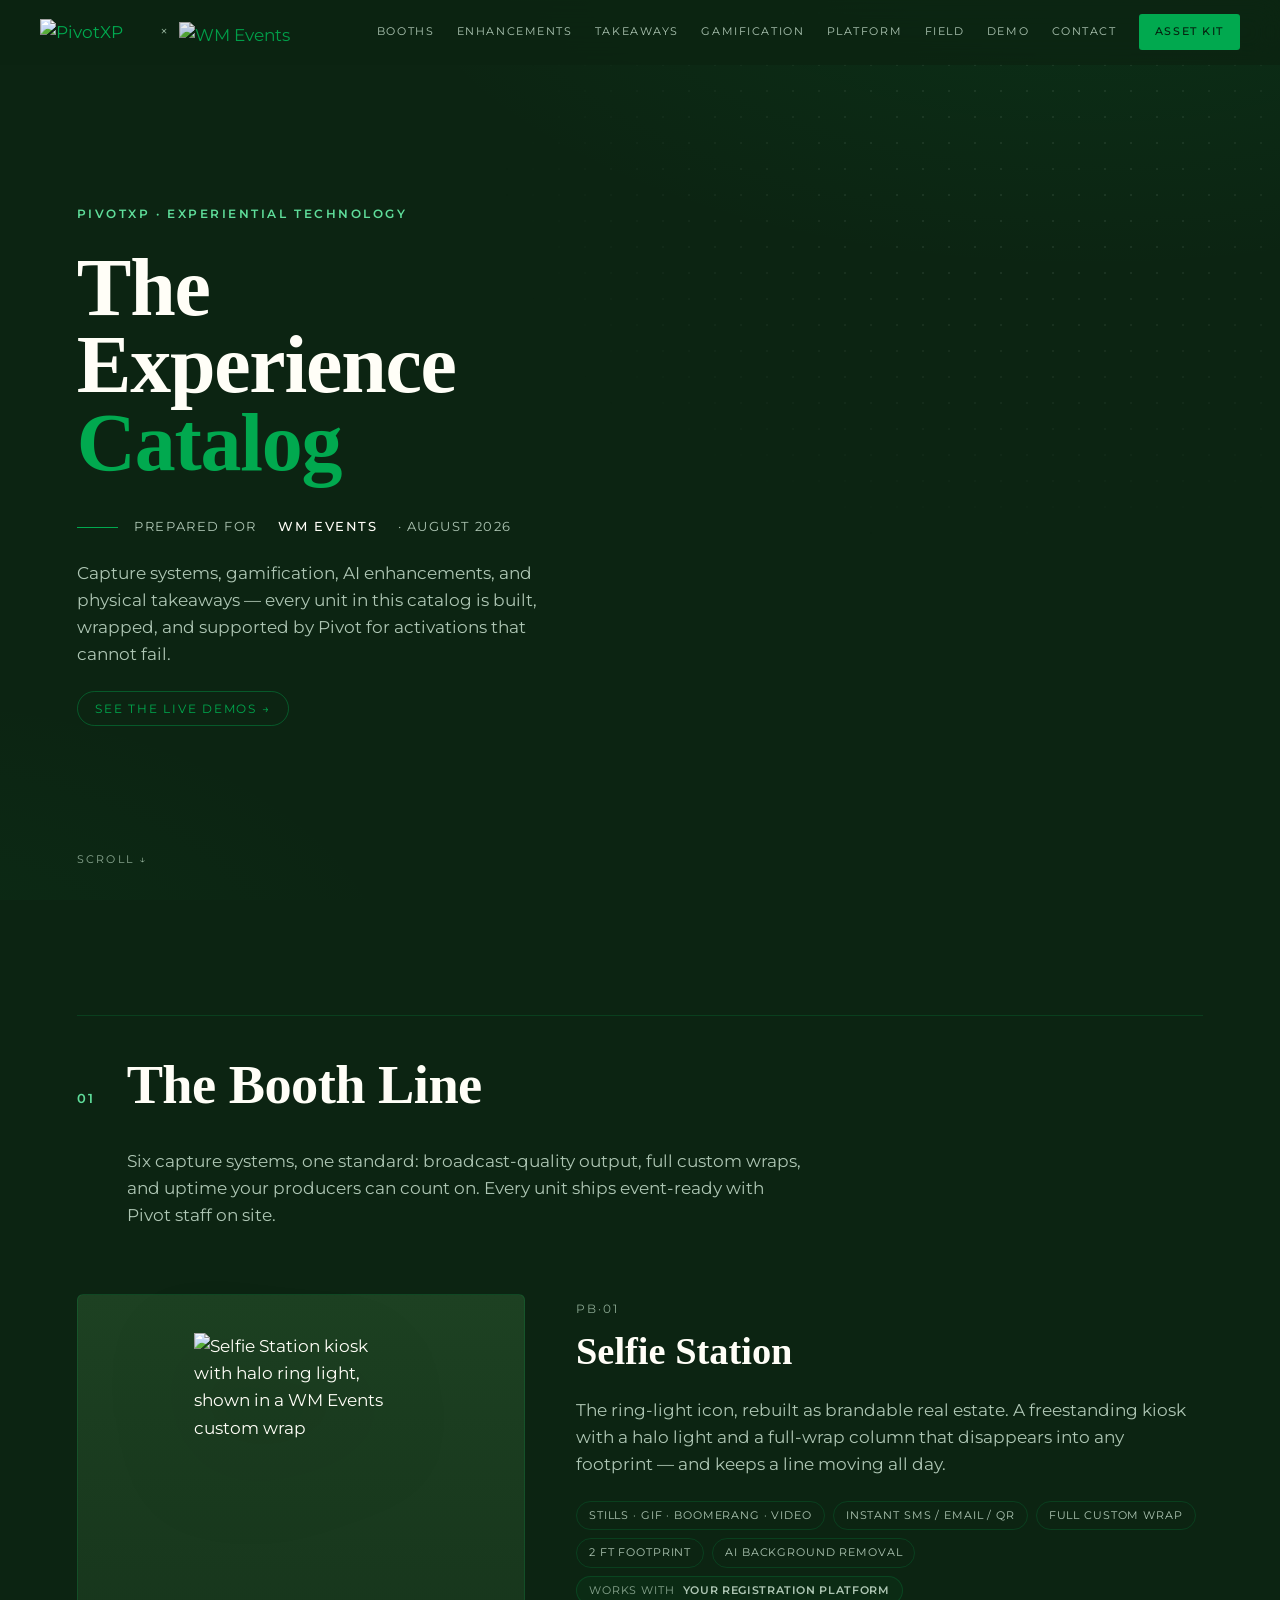
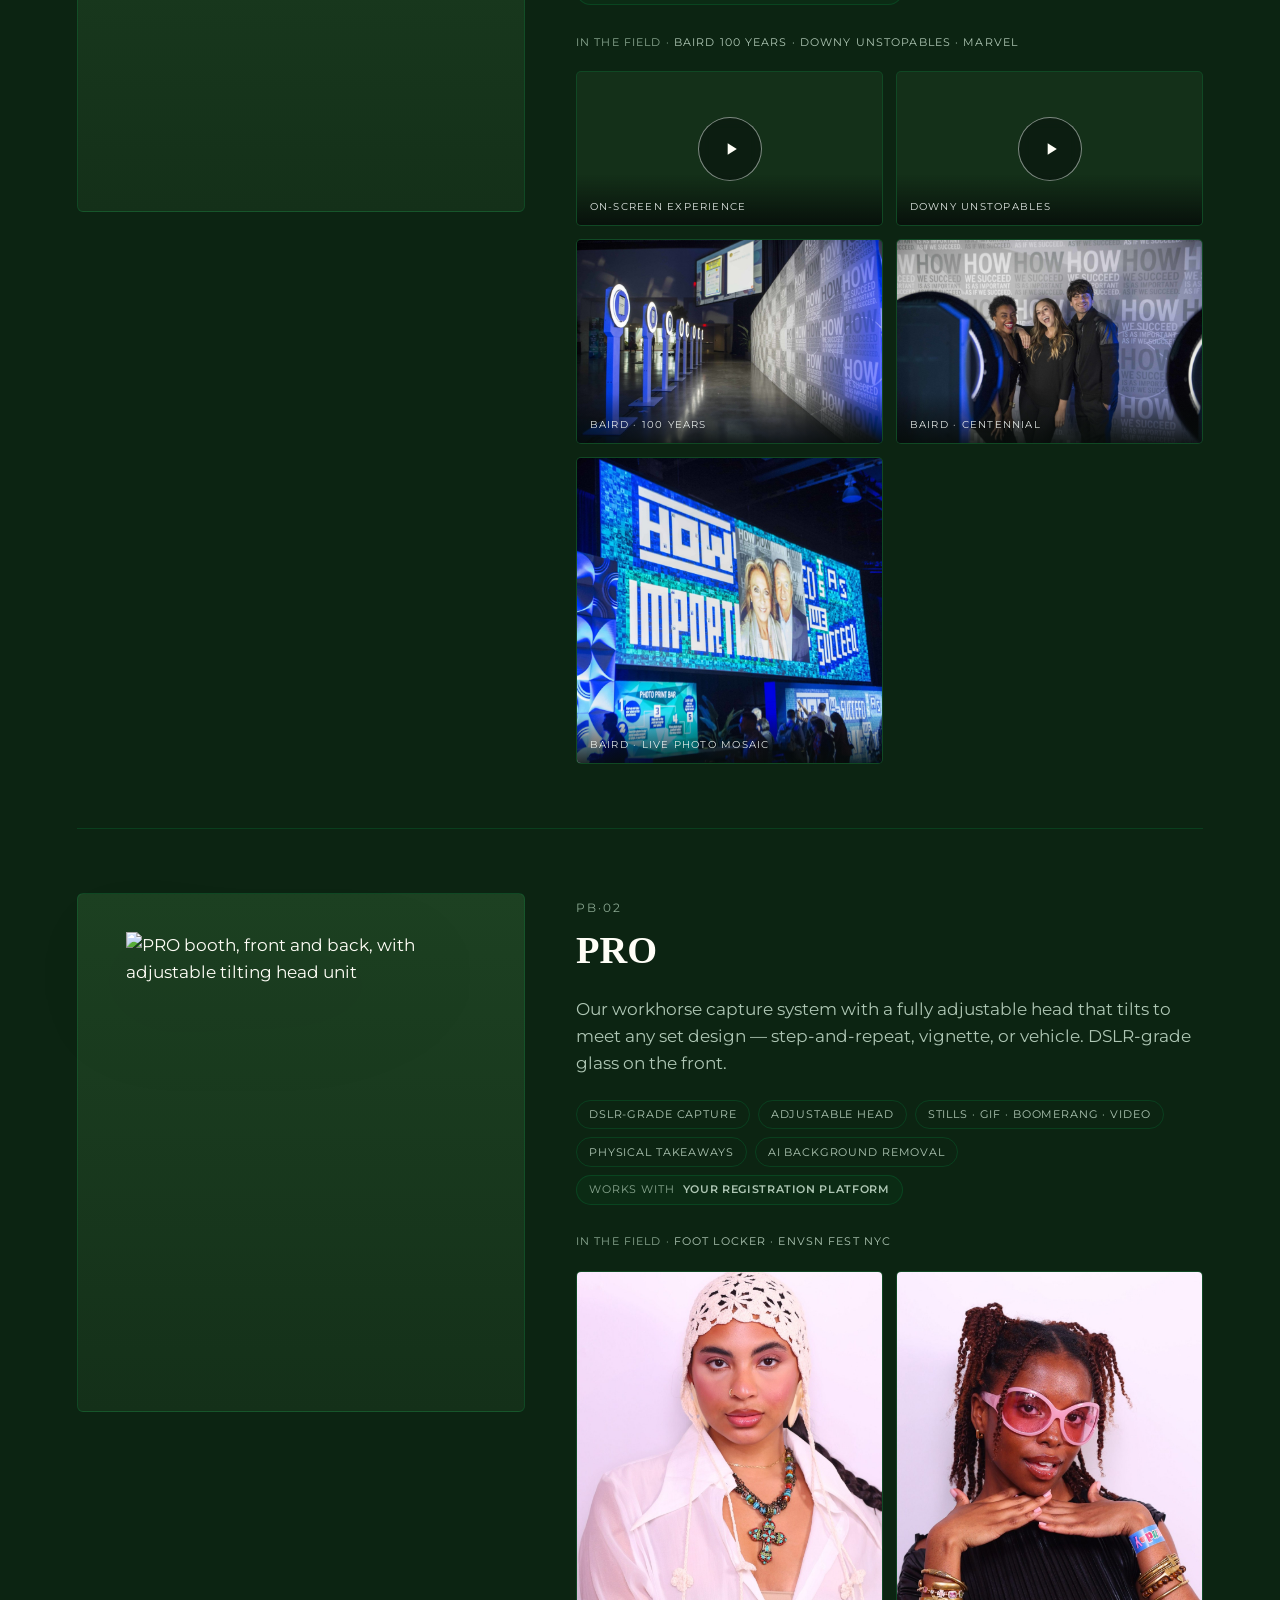
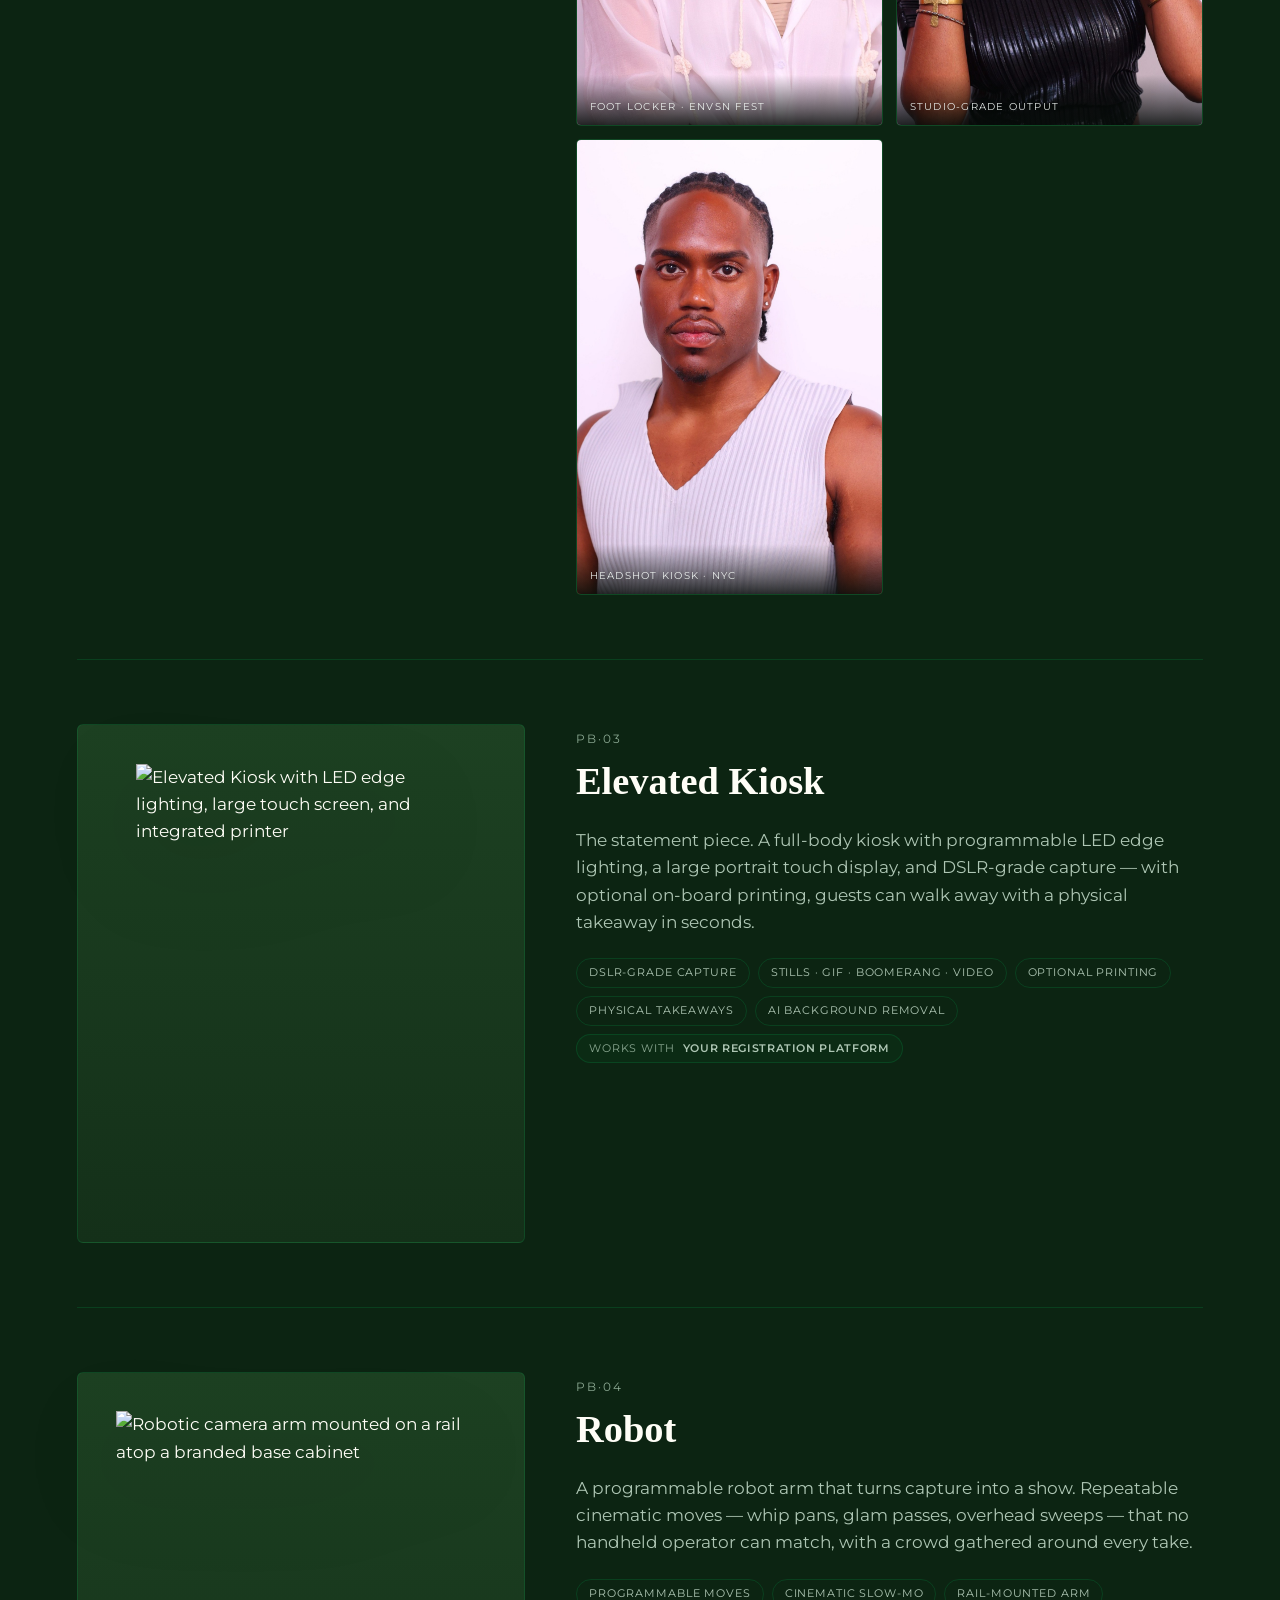
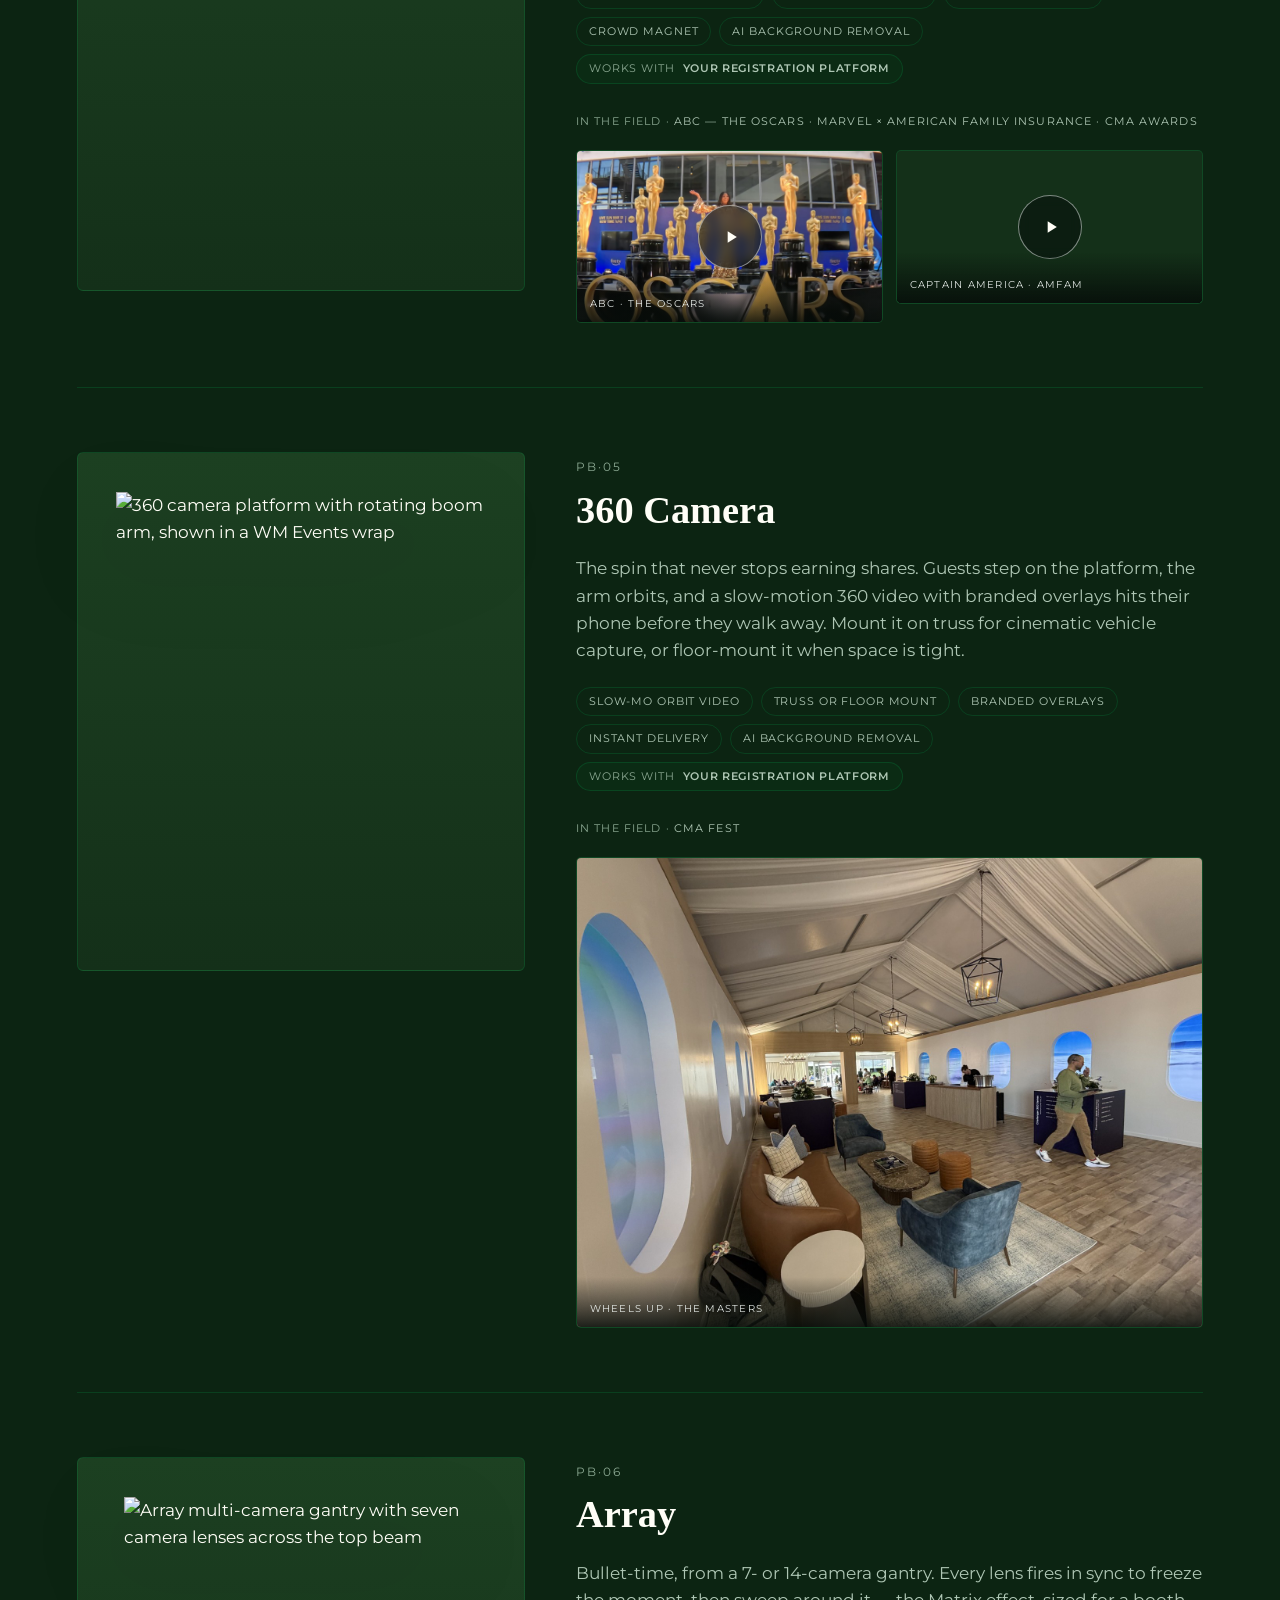
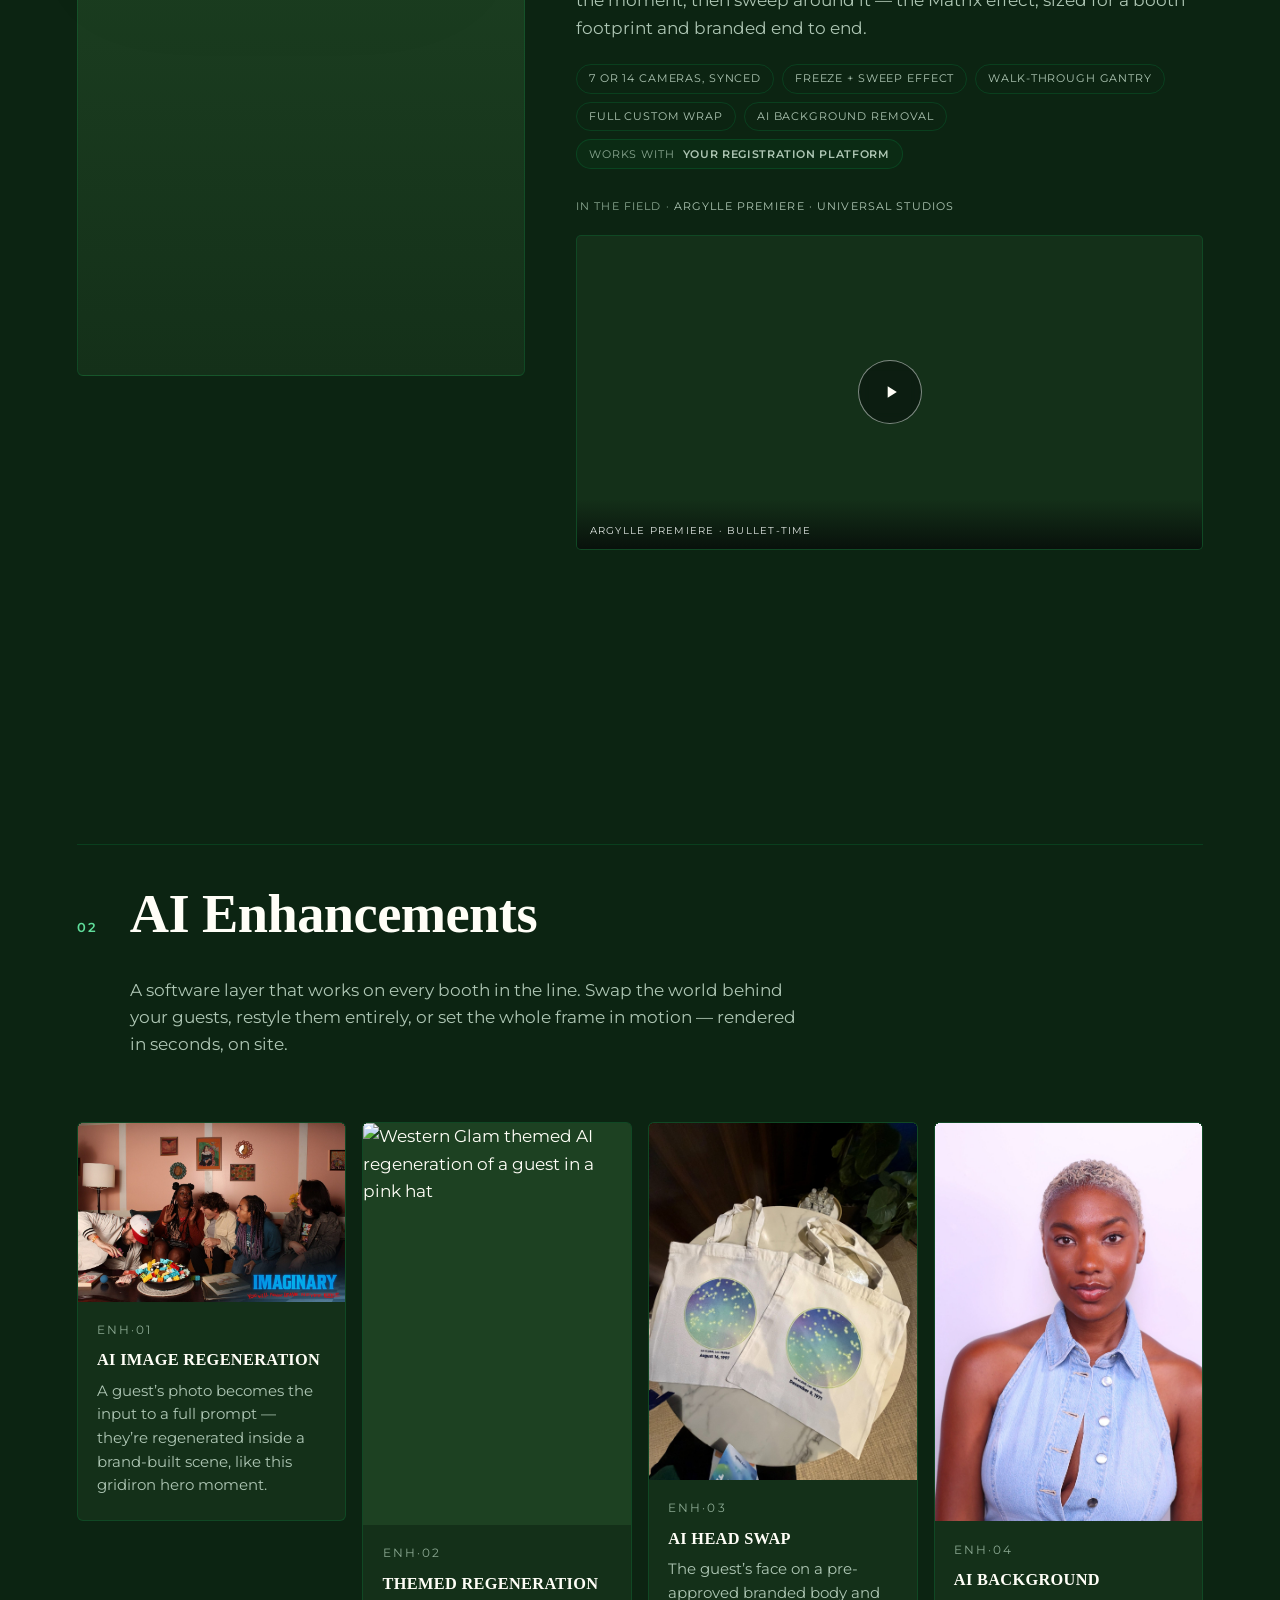
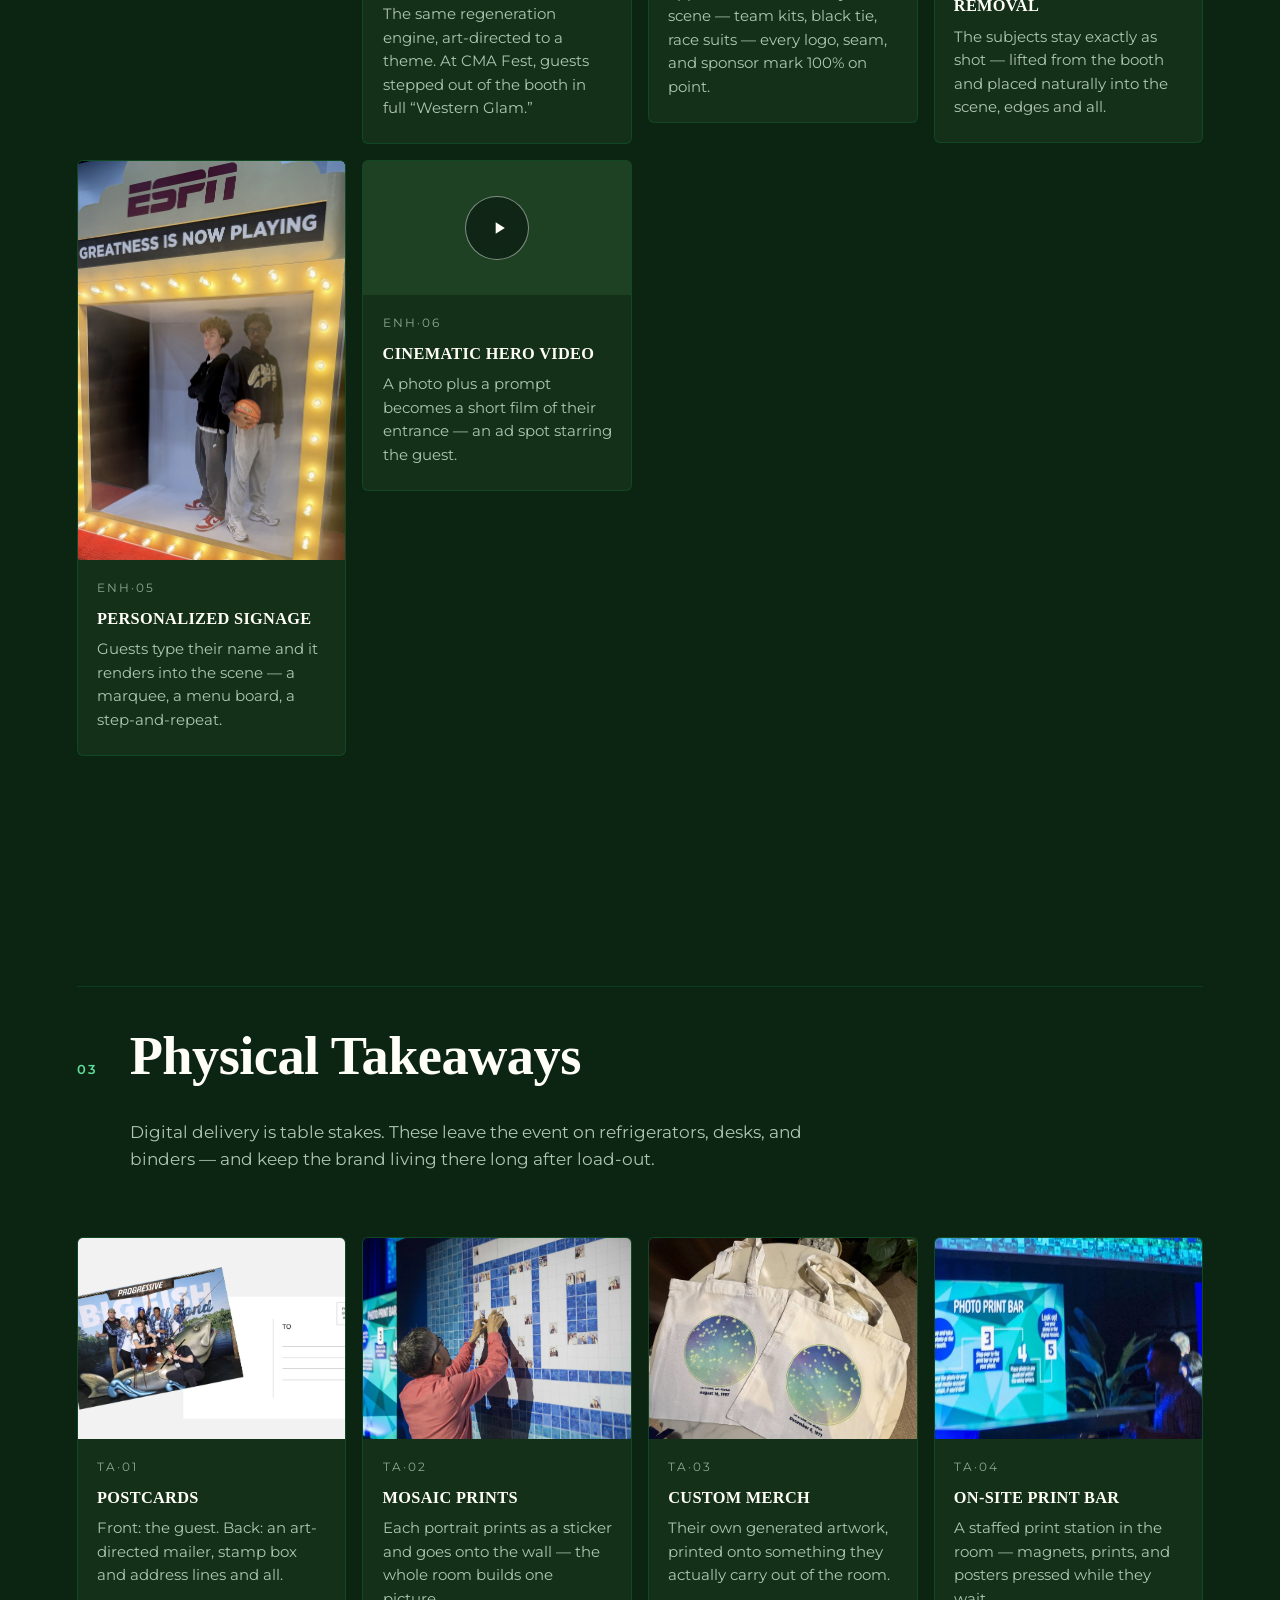
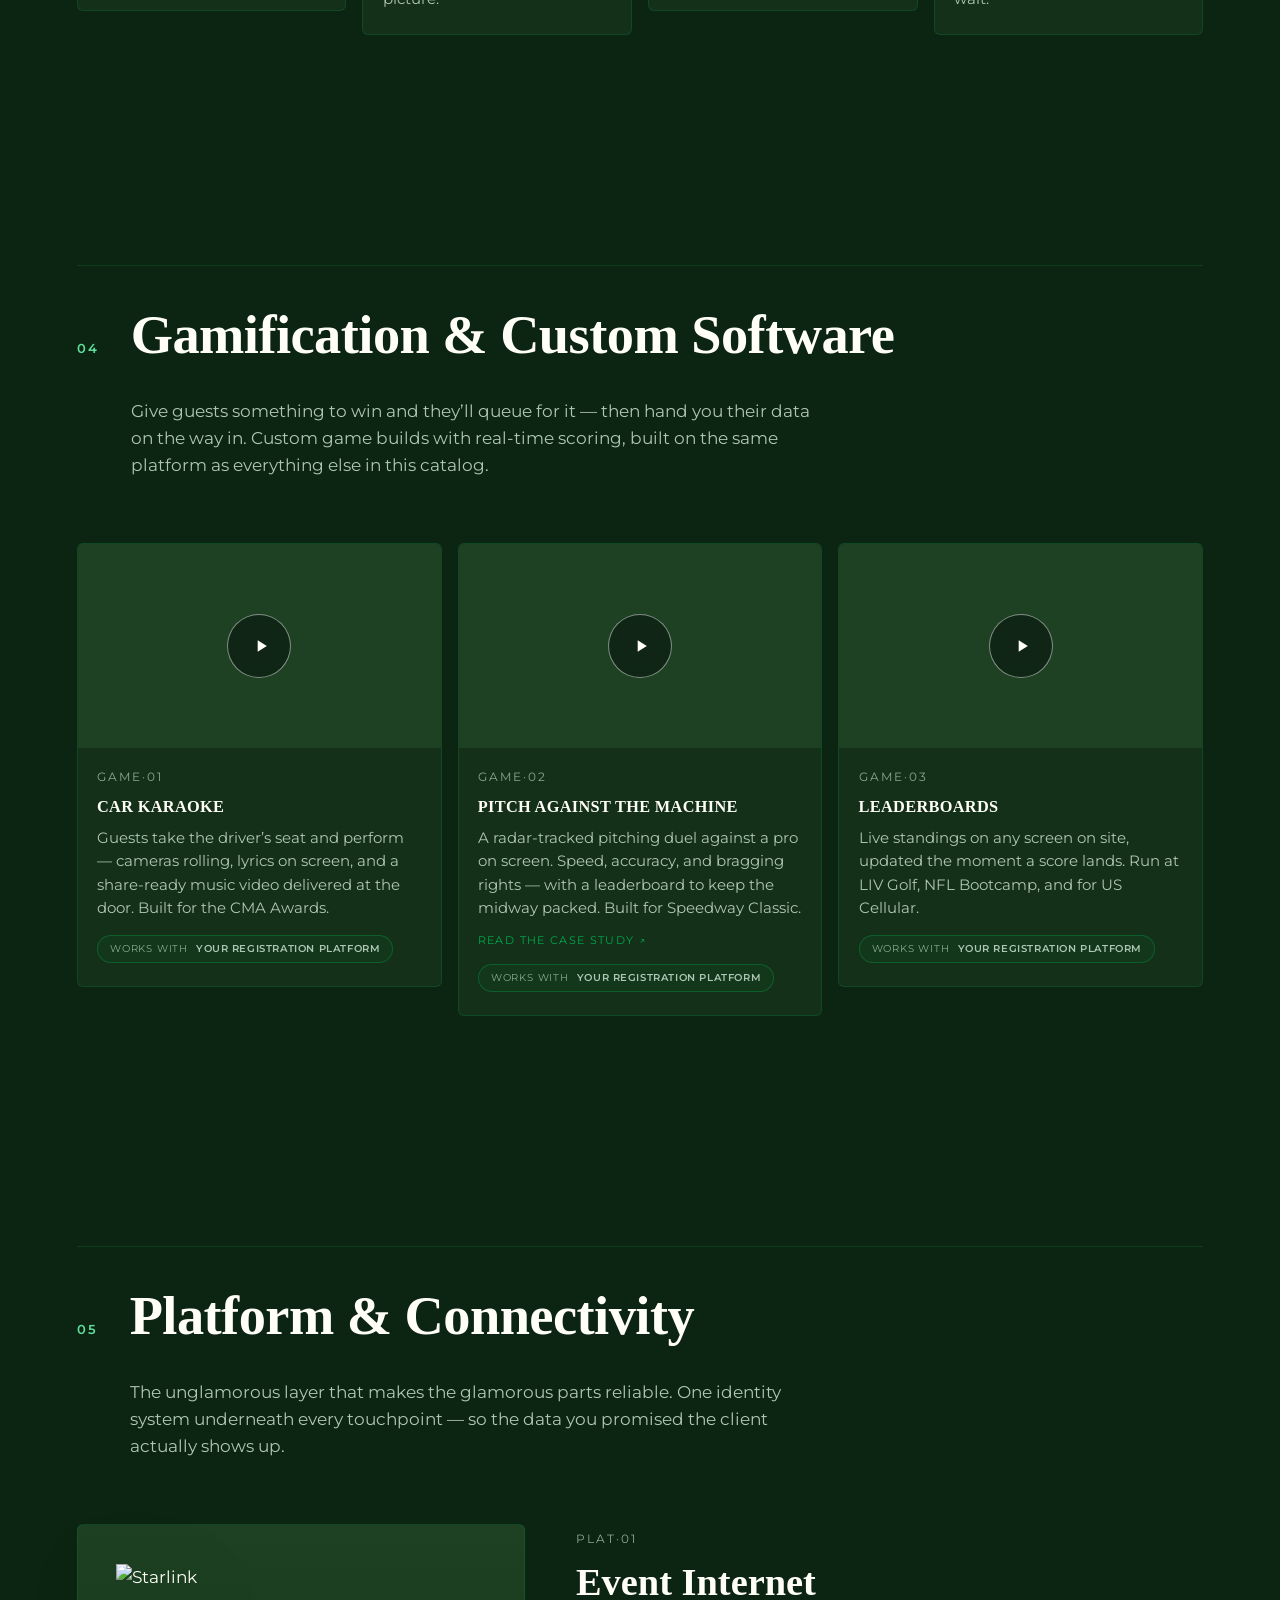
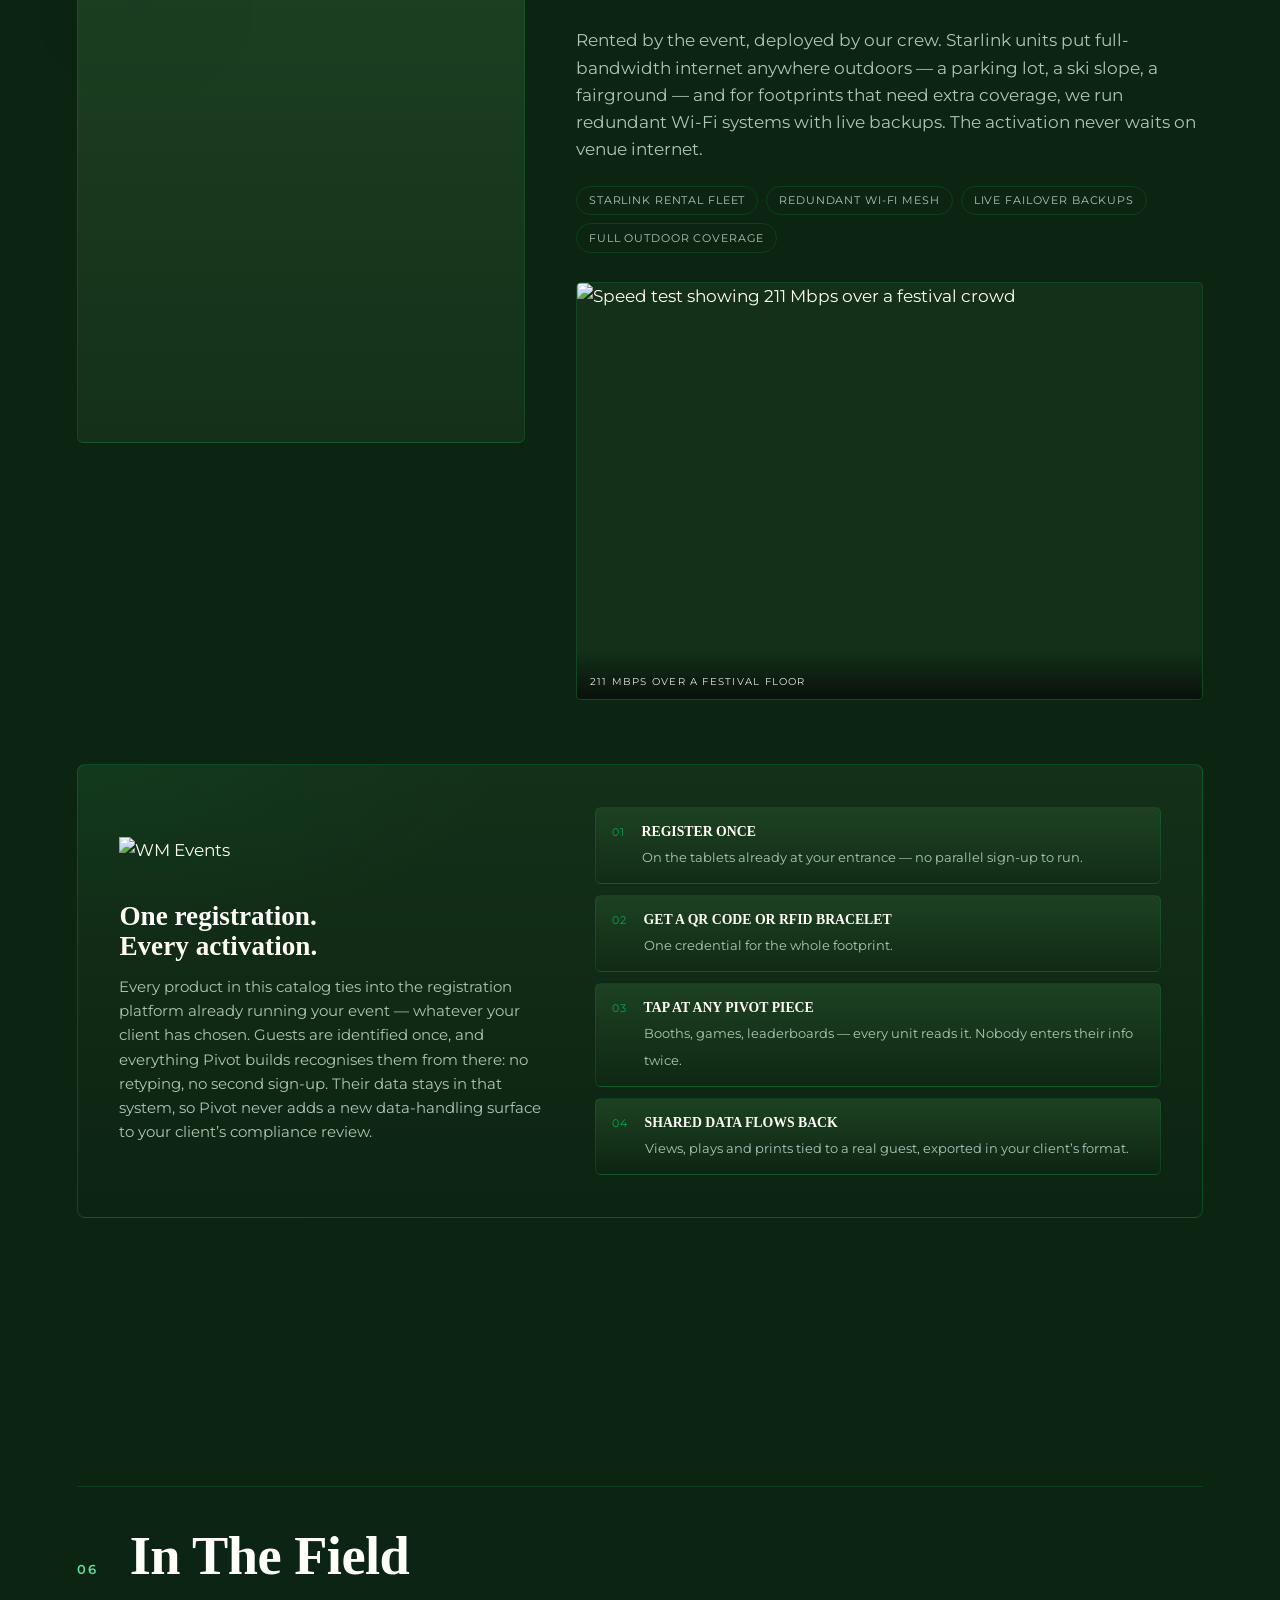
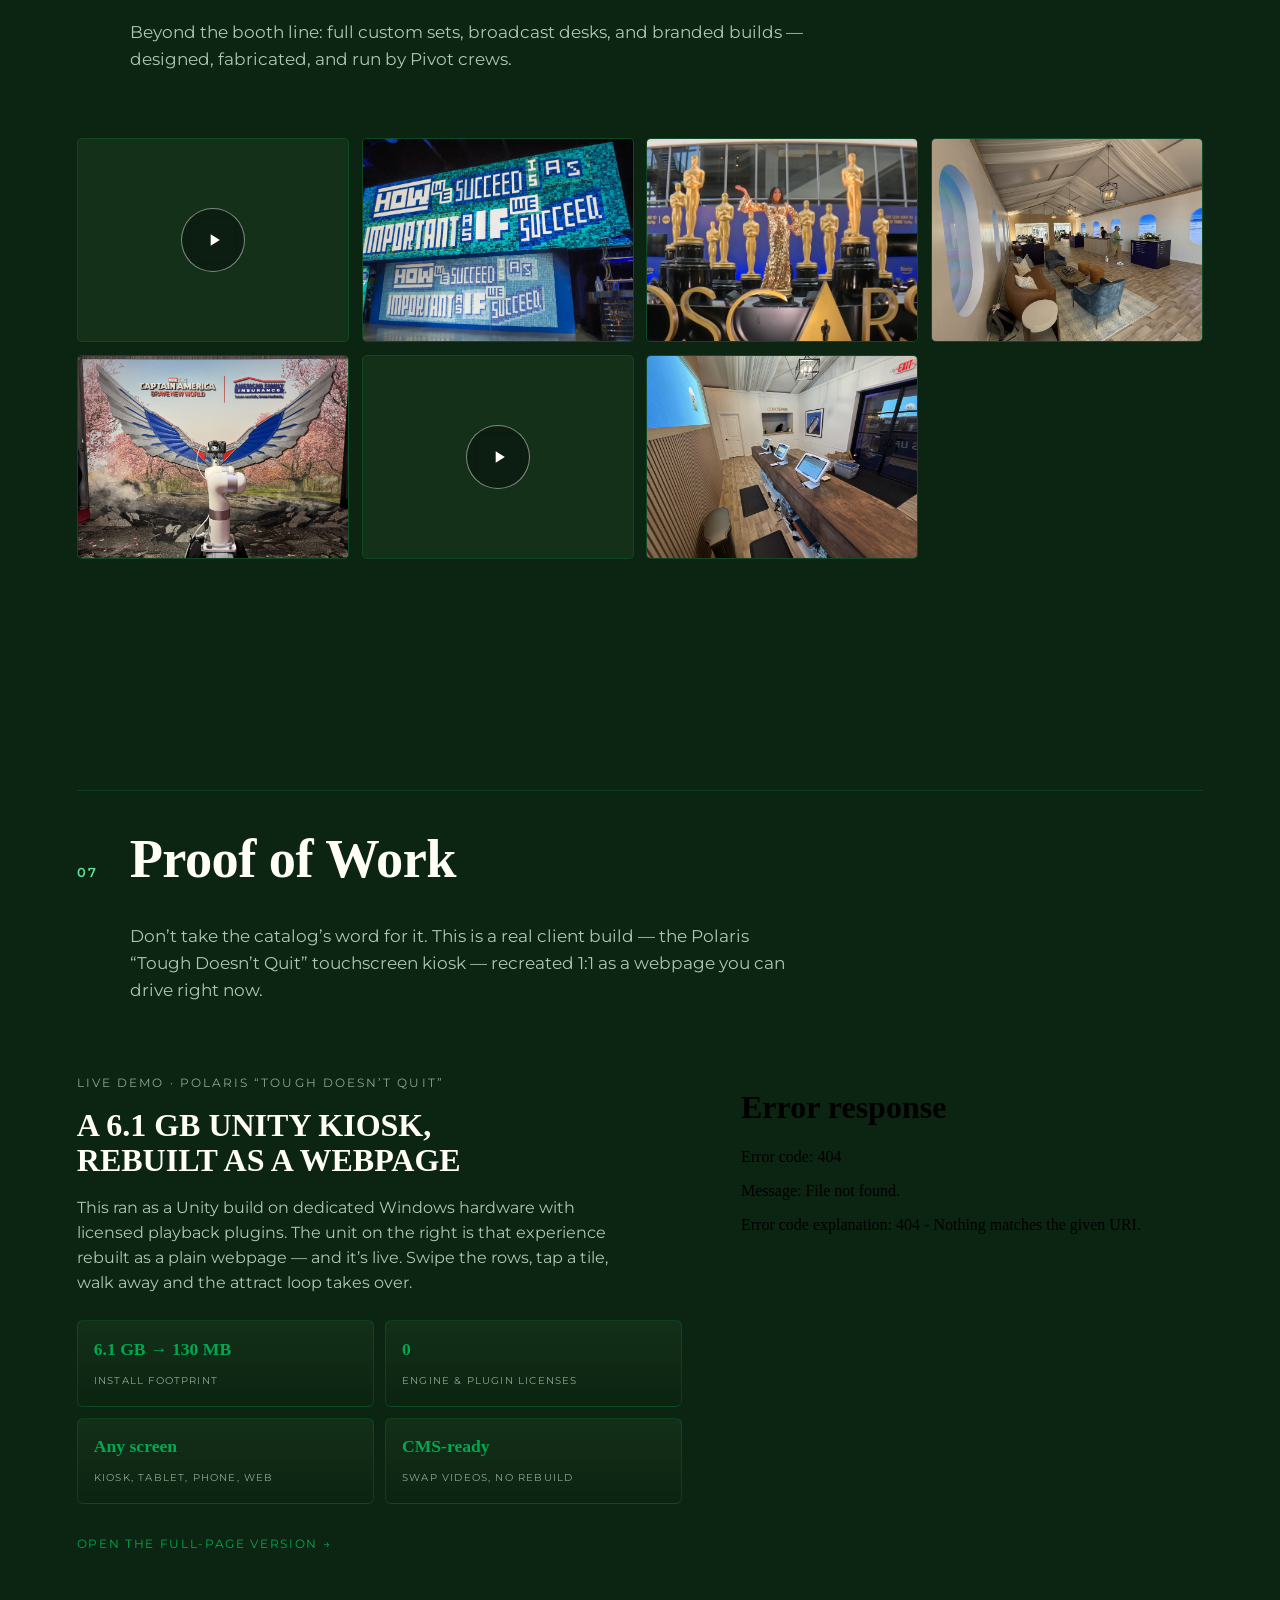
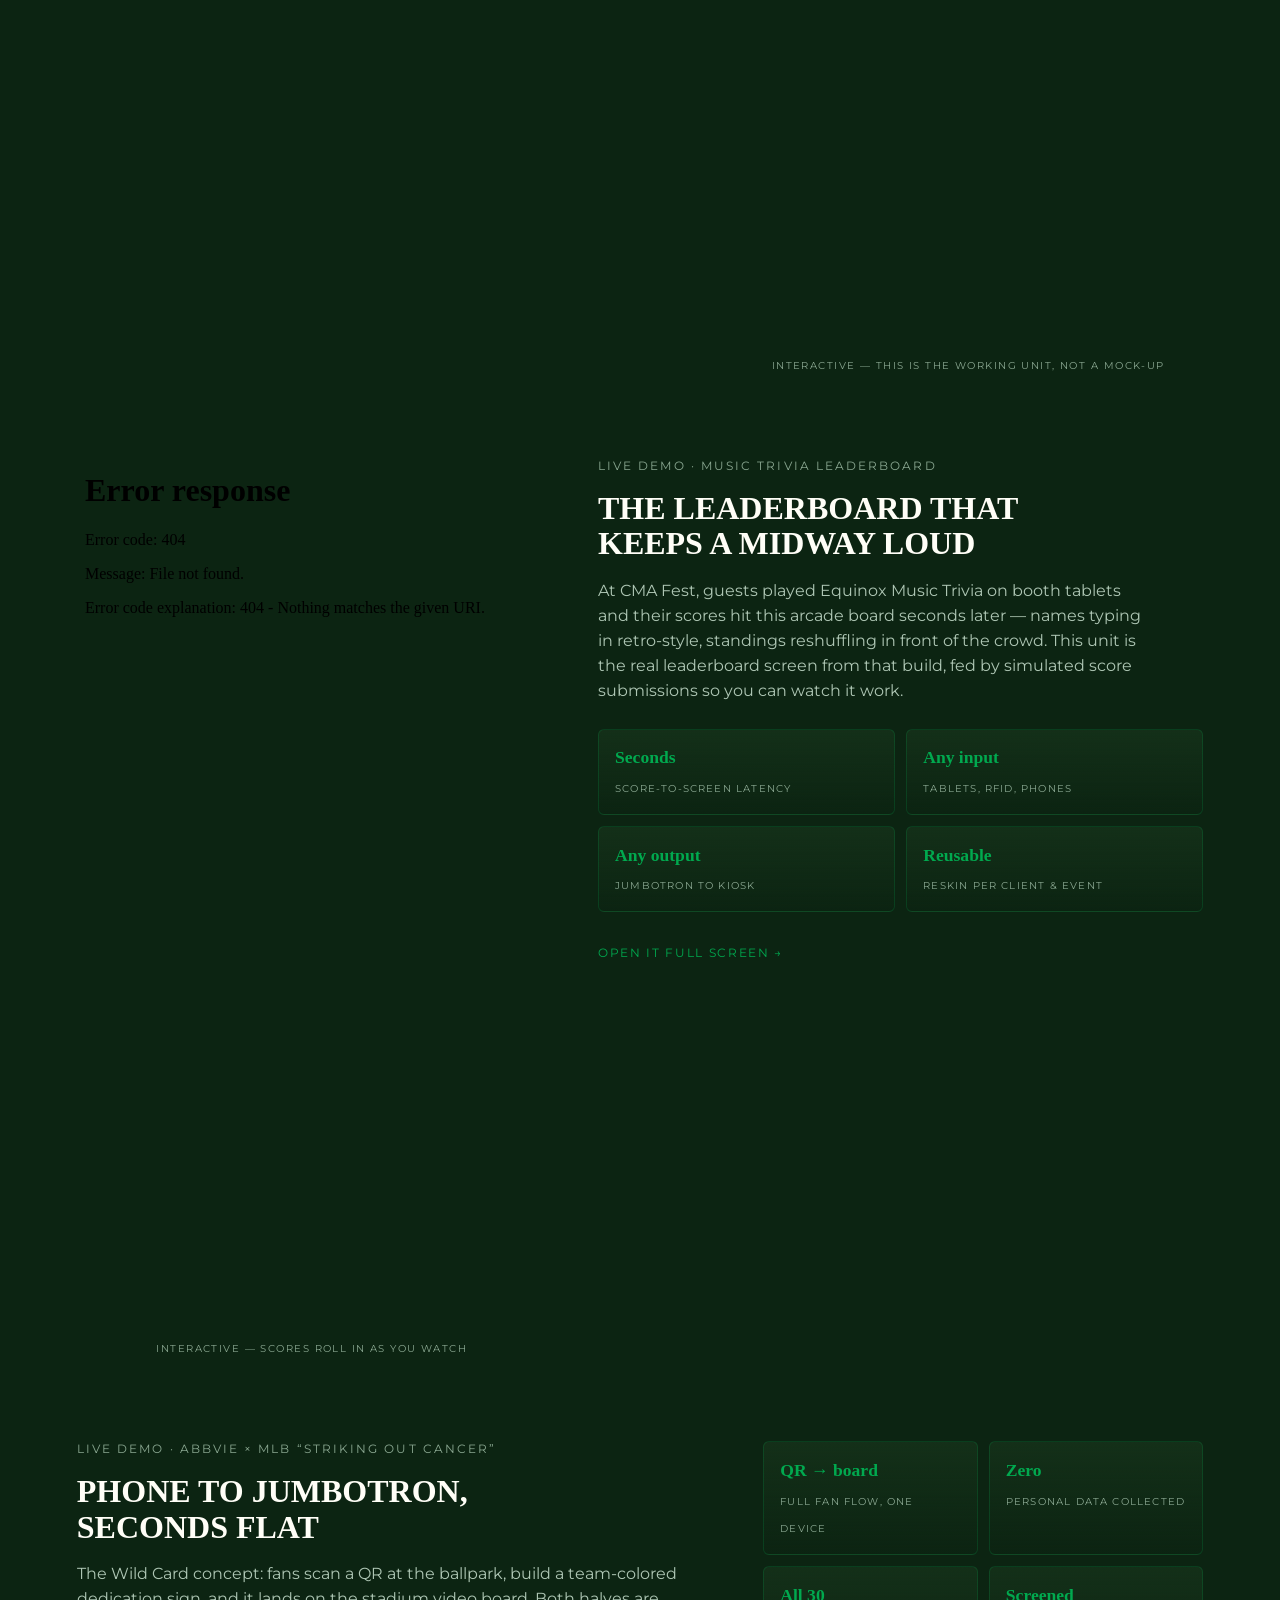
==== index.html @ 1732eeab "Swap catalog imagery for premium PivotXP case-study work Pulled from pivotxp.com's published case st" ====
<!doctype html>
<html lang="en">
<head>
<meta charset="utf-8">
<meta name="viewport" content="width=device-width, initial-scale=1">
<meta name="robots" content="noindex, nofollow">
<title>Pivot × WM Events — The Experience Catalog</title>
<meta name="description" content="PivotXP experiential product catalog, prepared for WM Events.">
<meta property="og:title" content="Pivot × WM Events — The Experience Catalog">
<meta property="og:description" content="Capture systems, gamification, AI enhancements, and physical takeaways — with three live demos you can drive in the browser.">
<meta property="og:image" content="https://pivotxp.github.io/wm-events-catalog/assets/img/og-cover.jpg">
<meta property="og:url" content="https://pivotxp.github.io/wm-events-catalog/">
<meta property="og:type" content="website">
<meta name="twitter:card" content="summary_large_image">
<link rel="preconnect" href="https://fonts.googleapis.com">
<link rel="preconnect" href="https://fonts.gstatic.com" crossorigin>
<link rel="stylesheet" href="https://fonts.googleapis.com/css2?family=Montserrat:wght@400;500;600;700&amp;display=swap">
<link rel="icon" href="data:image/svg+xml,%3Csvg xmlns='http://www.w3.org/2000/svg' viewBox='0 0 100 100'%3E%3Ccircle cx='50' cy='50' r='42' fill='none' stroke='%2301A94F' stroke-width='10'/%3E%3C/svg%3E">
<style>
@font-face{font-family:Gyst;src:url(assets/fonts/Gyst-Bold.otf) format('opentype');font-weight:700;font-display:swap}
@font-face{font-family:Gyst;src:url(assets/fonts/Gyst-Medium.otf) format('opentype');font-weight:500;font-display:swap}
@font-face{font-family:Gyst;src:url(assets/fonts/Gyst-Light.otf) format('opentype');font-weight:300;font-display:swap}
:root{
  --bg:#0C2412; --surface:#143019; --raise:#1D4122; --line:rgba(1,169,79,.20);
  --ink:#FFFEF7; --muted:#AEC6B4; --dim:#8AA791;
  --mint:#01A94F; --mint-deep:#016531; --mint-ink:#06210F;--mint-lt:#5FDD9A;--gold:#CFB888;
  --disp:"Gyst",Georgia,serif; --body:"Montserrat",system-ui,sans-serif; --mono:"Montserrat",system-ui,sans-serif;
}
*{margin:0;padding:0;box-sizing:border-box}
html{scroll-behavior:smooth}
body{background:var(--bg);color:var(--ink);font-family:var(--body);font-size:17px;line-height:1.6;-webkit-font-smoothing:antialiased}
img,video{max-width:100%;display:block}
a{color:var(--mint);text-decoration:none}
a:focus-visible,button:focus-visible{outline:2px solid var(--mint);outline-offset:3px}
::selection{background:var(--mint);color:var(--mint-ink)}

/* ---------- type ---------- */
h1,h2,h3{font-family:var(--disp);text-wrap:balance}
.eyebrow{font-family:var(--mono);font-weight:600;font-size:.72rem;letter-spacing:.22em;text-transform:uppercase;color:var(--mint-lt)}
.kicker{font-family:var(--mono);font-size:.72rem;letter-spacing:.18em;text-transform:uppercase;color:var(--dim)}

/* ---------- nav ---------- */
.nav{position:fixed;inset:0 0 auto 0;z-index:50;display:flex;align-items:center;gap:1.5rem;padding:.9rem clamp(1.2rem,4vw,2.5rem);background:color-mix(in srgb,var(--bg) 82%,transparent);backdrop-filter:blur(14px);border-bottom:1px solid transparent;transition:border-color .3s}
.nav.scrolled{border-bottom-color:var(--line)}
.nav .brand{display:flex;align-items:center;gap:.7rem}
.nav img{height:26px;width:auto}
.brand .bx{font-family:var(--mono);font-size:.85rem;color:var(--dim)}
.brand img.jm{height:20px;width:auto;opacity:.92}
.nav-links{display:flex;gap:1.4rem;margin-left:auto;align-items:center}
.nav-links a{font-family:var(--mono);font-size:.7rem;letter-spacing:.14em;text-transform:uppercase;color:var(--muted);transition:color .2s}
.nav-links a:hover{color:var(--ink)}
.btn-kit{background:var(--mint);color:var(--mint-ink)!important;padding:.55rem 1rem;border-radius:3px;font-weight:500}
.btn-kit:hover{background:#12C76B;color:var(--mint-ink)!important}
@media(max-width:900px){
  .nav{flex-wrap:wrap;row-gap:.4rem;padding-bottom:.6rem}
  .nav-links{order:3;width:100%;margin-left:0;overflow-x:auto;scrollbar-width:none;gap:1.1rem;padding-bottom:.2rem}
  .nav-links::-webkit-scrollbar{display:none}
  .nav-links a{white-space:nowrap}
  .btn-kit{order:2;margin-left:auto}
}

/* ---------- cover ---------- */
.cover{min-height:100svh;display:flex;flex-direction:column;justify-content:center;padding:clamp(5rem,10vh,8rem) clamp(1.2rem,6vw,5rem) 4rem;position:relative;overflow:hidden;background:
  radial-gradient(1200px 600px at 85% -10%,rgba(1,169,79,.10),transparent 60%),
  radial-gradient(900px 500px at -10% 110%,rgba(1,169,79,.06),transparent 60%),
  var(--bg)}
.cover::after{content:"";position:absolute;inset:0;background-image:radial-gradient(rgba(174,198,180,.10) 1px,transparent 1px);background-size:26px 26px;mask-image:radial-gradient(700px 500px at 80% 20%,#000 20%,transparent 75%);pointer-events:none}
.cover .eyebrow{margin-bottom:1.6rem}
.cover h1{font-size:clamp(2.1rem,6.4vw,6.4rem);font-weight:840;line-height:.95;letter-spacing:-.015em;max-width:12ch}
.cover h1 em{font-style:normal;color:var(--mint)}
.cover .prep{margin-top:2.2rem;display:flex;flex-wrap:wrap;align-items:center;gap:.6rem 1rem;font-family:var(--mono);font-size:.8rem;letter-spacing:.12em;text-transform:uppercase;color:var(--muted)}
.cover .prep b{color:var(--ink);font-weight:500}
.cover .prep::before{content:"";width:2.6rem;height:1px;background:var(--mint)}
.cover p.lede{margin-top:1.4rem;max-width:46ch;color:var(--muted);font-size:1.06rem}
.cover .demo-cue{margin-top:1.6rem}
.cover .demo-cue a{font-family:var(--mono);font-size:.78rem;letter-spacing:.14em;text-transform:uppercase;border:1px solid rgba(1,169,79,.4);border-radius:99px;padding:.55rem 1.1rem;transition:background .2s,border-color .2s}
.cover .demo-cue a:hover{background:rgba(1,169,79,.12);border-color:var(--mint)}
.cover .scroll-cue{position:absolute;bottom:2rem;left:clamp(1.2rem,6vw,5rem);font-family:var(--mono);font-size:.68rem;letter-spacing:.2em;text-transform:uppercase;color:var(--dim);animation:cue 2.6s ease-in-out infinite}
@keyframes cue{50%{transform:translateY(6px);opacity:.5}}
@media(prefers-reduced-motion:reduce){.cover .scroll-cue{animation:none}.reveal{transition:none!important}}

/* ---------- section chrome ---------- */
section{padding:clamp(4rem,9vw,7.5rem) clamp(1.2rem,6vw,5rem)}
.sec-head{display:grid;grid-template-columns:auto 1fr;gap:1.2rem 2rem;align-items:baseline;border-top:1px solid var(--line);padding-top:1.6rem;margin-bottom:clamp(2.5rem,5vw,4rem)}
.sec-head .num{font-family:var(--mono);font-weight:600;font-size:.8rem;color:var(--mint-lt);letter-spacing:.15em}
.sec-head h2{font-size:clamp(1.45rem,4.5vw,3.4rem);font-weight:800;letter-spacing:-.01em;overflow-wrap:anywhere}
.sec-head p{grid-column:2;max-width:62ch;color:var(--muted)}

/* ---------- product spreads ---------- */
.product{display:grid;grid-template-columns:minmax(0,5fr) minmax(0,7fr);gap:clamp(1.5rem,4vw,4rem);align-items:start;padding:clamp(2.5rem,5vw,4rem) 0;border-top:1px solid var(--line)}
.product:first-of-type{border-top:none;padding-top:0}
.product .stage{background:linear-gradient(180deg,var(--raise),var(--surface));border:1px solid var(--line);border-radius:6px;padding:clamp(1.5rem,3vw,2.6rem);display:flex;align-items:center;justify-content:center;position:sticky;top:5.2rem}
.product .stage img{max-height:440px;width:auto;max-width:100%;filter:drop-shadow(0 30px 40px rgba(0,0,0,.5))}
.product .info .kicker{margin-bottom:.5rem}
.product h3{font-size:clamp(1.6rem,3.2vw,2.4rem);font-weight:800;margin-bottom:.9rem}
.product .desc{color:var(--muted);max-width:60ch;margin-bottom:1.4rem}
.specs{display:flex;flex-wrap:wrap;gap:.5rem;margin-bottom:1.8rem}
.specs span{font-family:var(--mono);font-size:.68rem;letter-spacing:.08em;text-transform:uppercase;color:var(--muted);border:1px solid var(--line);border-radius:99px;padding:.32rem .75rem}
.seen{font-family:var(--mono);font-size:.7rem;letter-spacing:.1em;text-transform:uppercase;color:var(--dim);margin-bottom:1.2rem}
.seen b{color:var(--muted);font-weight:400}
@media(max-width:960px){.product{grid-template-columns:1fr}.product .stage{position:static}.product .stage img{max-height:320px}}

/* ---------- media grids ---------- */
.media{display:grid;gap:.8rem;grid-template-columns:repeat(auto-fit,minmax(230px,1fr));align-items:start}
.media figure{position:relative;border-radius:5px;overflow:hidden;background:var(--surface);border:1px solid var(--line);cursor:zoom-in}
.media img,.media video{width:100%;height:auto}

.media figcaption{position:absolute;inset:auto 0 0 0;padding:1.5rem .8rem .6rem;font-family:var(--mono);font-size:.64rem;letter-spacing:.12em;text-transform:uppercase;color:rgba(241,246,243,.92);background:linear-gradient(transparent,rgba(6,12,9,.85));pointer-events:none}
.vwrap{position:relative;cursor:pointer}
.vwrap .playbtn{position:absolute;inset:0;margin:auto;width:64px;height:64px;border-radius:50%;border:1px solid rgba(241,246,243,.5);background:rgba(6,15,11,.55);backdrop-filter:blur(6px);display:flex;align-items:center;justify-content:center;transition:transform .2s,background .2s;pointer-events:none}
.vwrap:hover .playbtn{transform:scale(1.08);background:rgba(1,169,79,.25)}
.playbtn svg{width:20px;height:20px;fill:var(--ink);margin-left:3px}
.vwrap.playing .playbtn{display:none}
.vwrap video{cursor:pointer}

/* ---------- enhancement / takeaway cards ---------- */
.cards{display:grid;gap:1rem;grid-template-columns:repeat(auto-fit,minmax(260px,1fr));align-items:start}
.card{background:var(--surface);border:1px solid var(--line);border-radius:6px;overflow:hidden;display:flex;flex-direction:column}
.card .art{aspect-ratio:4/3;overflow:hidden;position:relative;background:var(--raise)}
#gamification-cards .card .art{aspect-ratio:16/9}
#enhancements .card .art{aspect-ratio:auto}
.cards .card .art:not(#gamification-cards .art){cursor:zoom-in}
.card .art img,.card .art video{width:100%;height:100%;object-fit:cover}
#enhancements .card .art img,#enhancements .card .art video{height:auto;object-fit:initial;display:block}
.card .txt{padding:1.2rem 1.2rem 1.4rem}
.card h4{font-family:var(--disp);font-weight:700;text-transform:uppercase;font-size:1.02rem;letter-spacing:.02em;margin-bottom:.4rem}
.card p{color:var(--muted);font-size:.92rem}
.card .kicker{display:block;margin-bottom:.5rem}
.card a.case{display:inline-block;margin-top:.7rem;font-family:var(--mono);font-size:.7rem;letter-spacing:.12em;text-transform:uppercase}
.card a.case::after{content:" ↗"}

/* ---------- platform ---------- */
.plat{display:grid;gap:1rem;grid-template-columns:repeat(auto-fit,minmax(240px,1fr))}
.plat .p{border:1px solid var(--line);border-radius:6px;padding:1.5rem;background:linear-gradient(180deg,var(--surface),transparent)}
.plat .p svg{width:26px;height:26px;stroke:var(--mint);fill:none;stroke-width:1.5;margin-bottom:1rem}
.plat h4{font-family:var(--disp);font-weight:700;text-transform:uppercase;font-size:.98rem;margin-bottom:.45rem}
.plat p{color:var(--muted);font-size:.9rem}

/* ---------- asset kit band ---------- */
.kit{margin:0 clamp(1.2rem,6vw,5rem);border:1px solid var(--mint-deep);border-radius:8px;background:
  radial-gradient(600px 300px at 90% 0%,rgba(1,169,79,.14),transparent 60%),var(--surface);
  padding:clamp(2rem,5vw,3.5rem);display:grid;grid-template-columns:1fr auto;gap:2rem;align-items:center}
.kit h2{font-size:clamp(1.5rem,3.4vw,2.4rem);font-weight:800;text-transform:uppercase;margin-bottom:.7rem}
.kit p{color:var(--muted);max-width:52ch}
.kit .actions{display:flex;flex-direction:column;gap:.7rem}
.kit .actions a{font-family:var(--mono);font-size:.78rem;letter-spacing:.1em;text-transform:uppercase;text-align:center;padding:.9rem 1.6rem;border-radius:4px}
.kit .actions .primary{background:var(--mint);color:var(--mint-ink);font-weight:500}
.kit .actions .primary:hover{background:#12C76B}
.kit .actions .ghost{border:1px solid var(--line);color:var(--muted)}
.kit .actions .ghost:hover{color:var(--ink);border-color:var(--muted)}
@media(max-width:800px){.kit{grid-template-columns:1fr}}

.connect-strip{display:flex;gap:1.2rem;align-items:flex-start;border:1px solid var(--line);border-radius:8px;
  padding:clamp(1.2rem,2.5vw,1.8rem) clamp(1.4rem,3vw,2.2rem);background:linear-gradient(180deg,var(--surface),transparent)}
.connect-strip svg{width:26px;height:26px;flex:none;stroke:var(--mint);fill:none;stroke-width:1.5;margin-top:.2rem}
.connect-strip p{color:var(--muted);font-size:.95rem;max-width:90ch}
.connect-strip b{color:var(--ink);font-weight:600}

.stage-logo{background:radial-gradient(420px 220px at 50% 42%,rgba(1,169,79,.10),transparent 70%),linear-gradient(180deg,var(--raise),var(--surface));min-height:300px}
.stage-logo img{width:min(340px,70%);max-height:none;filter:drop-shadow(0 0 34px rgba(241,246,243,.18))}

/* ---------- proof of work ---------- */
.proof-grid{display:grid;grid-template-columns:minmax(300px,1fr) minmax(320px,470px);gap:clamp(2rem,4vw,4rem);align-items:start}
.pg-copy h3{font-family:var(--disp);font-weight:800;text-transform:uppercase;font-size:clamp(1.35rem,2.6vw,2rem);line-height:1.1;margin:.8rem 0 1rem}
.pg-copy>p{color:var(--muted);font-size:.98rem;max-width:50ch}
.pg-stats{display:grid;grid-template-columns:1fr 1fr;gap:.7rem;margin:1.6rem 0}
.pg-stats .s{border:1px solid var(--line);border-radius:6px;padding:.85rem 1rem;background:linear-gradient(180deg,var(--surface),transparent)}
.pg-stats .s b{display:block;font-family:var(--disp);font-weight:800;font-size:1.1rem;color:var(--mint);margin-bottom:.1rem}
.pg-stats .s span{font-family:var(--mono);font-size:.62rem;letter-spacing:.12em;text-transform:uppercase;color:var(--dim)}
.pc-cta{display:inline-block;font-family:var(--mono);font-size:.74rem;letter-spacing:.14em;text-transform:uppercase;color:var(--mint)}
.pg-unit iframe{display:block;width:100%;aspect-ratio:100/188;border:none;overflow:hidden}
.pg-cap{margin-top:.4rem;font-family:var(--mono);font-size:.64rem;letter-spacing:.14em;text-transform:uppercase;color:var(--dim);text-align:center}
.proof-grid+.proof-grid{margin-top:clamp(3rem,6vw,5rem)}
.proof-grid.flip{grid-template-columns:minmax(320px,470px) minmax(300px,1fr)}
.proof-grid.flip .pg-copy{order:2}
@media(max-width:820px){.proof-grid,.proof-grid.flip{grid-template-columns:1fr}.proof-grid.flip .pg-copy{order:0}.pg-unit{max-width:440px;margin:0 auto;width:100%}}

.field-grid img,.field-grid video{aspect-ratio:4/3;height:100%;object-fit:cover}

/* ---------- InTouch integration ---------- */
.intouch{display:inline-flex;align-items:center;gap:.5rem;font-family:var(--mono);font-size:.62rem;letter-spacing:.08em;
  text-transform:uppercase;color:var(--mint);border:1px solid rgba(1,169,79,.35);border-radius:99px;padding:.32rem .75rem;
  background:rgba(1,169,79,.06)}
.intouch em{font-style:normal;color:var(--dim)}
.intouch b{font-weight:600;color:var(--muted);letter-spacing:.06em}
.cards .card .txt .intouch{margin-top:.9rem;align-self:flex-start}
.cards .card .txt{display:flex;flex-direction:column;align-items:flex-start}
.intouch-band{border:1px solid rgba(1,169,79,.3);border-radius:8px;margin-bottom:clamp(1.6rem,3vw,2.4rem);
  padding:clamp(1.5rem,3.5vw,2.6rem);display:grid;grid-template-columns:minmax(280px,1.05fr) 1.4fr;gap:clamp(1.5rem,4vw,3.5rem);align-items:center;
  background:radial-gradient(700px 300px at 0% 0%,rgba(1,169,79,.08),transparent 60%),linear-gradient(180deg,var(--surface),var(--bg))}
.intouch-band .ib-logo{height:46px;width:auto;margin-bottom:1.1rem}
.intouch-band h3{font-family:var(--disp);font-weight:800;font-size:clamp(1.2rem,2.2vw,1.7rem);line-height:1.12;margin-bottom:.8rem}
.intouch-band .ib-copy p{color:var(--muted);font-size:.95rem;max-width:48ch}
.ib-flow{display:grid;gap:.7rem}
.ib-flow .step{display:flex;gap:1rem;align-items:baseline;border:1px solid var(--line);border-radius:6px;padding:.8rem 1rem;background:linear-gradient(180deg,var(--raise),transparent)}
.ib-flow .step i{font-family:var(--mono);font-style:normal;font-size:.7rem;color:var(--mint);letter-spacing:.12em}
.ib-flow .step div b{display:block;font-family:var(--disp);font-weight:700;text-transform:uppercase;font-size:.86rem}
.ib-flow .step div span{color:var(--muted);font-size:.84rem}
@media(max-width:820px){.intouch-band{grid-template-columns:1fr}}

/* ---------- strikeout duo demo ---------- */
.duo-block{margin-top:clamp(3rem,6vw,5rem)}
.duo-head{display:grid;grid-template-columns:minmax(300px,1fr) minmax(280px,440px);gap:clamp(2rem,4vw,4rem);align-items:center;margin-bottom:clamp(1.6rem,3vw,2.5rem)}
.duo-head h3{font-family:var(--disp);font-weight:800;text-transform:uppercase;font-size:clamp(1.35rem,2.6vw,2rem);line-height:1.1;margin:.8rem 0 1rem}
.duo-head p{color:var(--muted);font-size:.98rem;max-width:56ch}
.duo-head b{color:var(--ink);font-weight:600}
.duo-head .pg-stats{margin:0}
.duo{display:grid;grid-template-columns:minmax(220px,300px) 1fr;gap:clamp(1.2rem,2.5vw,2.2rem);align-items:start}
.phone{border-radius:26px;padding:9px;background:linear-gradient(150deg,#23282c,#101315 60%,#181c1f);border:1px solid #383f44;
  box-shadow:inset 0 1px 0 rgba(255,255,255,.08),0 18px 50px rgba(0,0,0,.55)}
.phone iframe{display:block;width:100%;aspect-ratio:9/17.5;border:none;border-radius:18px;background:#000}
.board{border-radius:10px;padding:clamp(8px,1.2vw,13px);background:linear-gradient(150deg,#23282c,#101315 60%,#181c1f);border:1px solid #383f44;
  box-shadow:inset 0 1px 0 rgba(255,255,255,.08),0 18px 50px rgba(0,0,0,.55)}
.board iframe{display:block;width:100%;aspect-ratio:16/9;border:none;border-radius:4px;background:#000}
@media(max-width:820px){.duo-head{grid-template-columns:1fr}.duo{grid-template-columns:1fr}.duo-phone{max-width:300px;margin:0 auto;width:100%}}

/* ---------- lightbox ---------- */
#lightbox{position:fixed;inset:0;z-index:100;display:none;align-items:center;justify-content:center;flex-direction:column;gap:.9rem;
  background:rgba(4,8,6,.9);backdrop-filter:blur(10px);padding:clamp(1rem,4vw,3rem)}
#lightbox.open{display:flex}
#lightbox .lb-media{max-width:min(1100px,94vw);max-height:82vh;display:flex;align-items:center;justify-content:center}
#lightbox img,#lightbox video{max-width:100%;max-height:82vh;width:auto;height:auto;border-radius:6px;box-shadow:0 30px 90px rgba(0,0,0,.6)}
#lightbox .lb-cap{font-family:var(--mono);font-size:.7rem;letter-spacing:.14em;text-transform:uppercase;color:var(--muted)}
#lightbox .lb-close{position:absolute;top:1rem;right:1.2rem;width:44px;height:44px;border:1px solid var(--line);border-radius:50%;
  background:rgba(17,24,20,.8);color:var(--ink);font-size:1.15rem;line-height:1;cursor:pointer;display:flex;align-items:center;justify-content:center;transition:border-color .2s}
#lightbox .lb-close:hover{border-color:var(--mint)}

/* ---------- contact form ---------- */
.contact-form{max-width:760px;display:grid;gap:1rem}
.contact-form label{display:grid;gap:.35rem;font-family:var(--mono);font-size:.68rem;letter-spacing:.14em;text-transform:uppercase;color:var(--muted)}
.contact-form input,.contact-form textarea{font-family:var(--body);font-size:1rem;color:var(--ink);background:var(--surface);
  border:1px solid var(--line);border-radius:5px;padding:.7rem .85rem;transition:border-color .2s}
.contact-form input:focus,.contact-form textarea:focus{outline:none;border-color:var(--mint)}
.contact-form textarea{resize:vertical;min-height:7rem}
.cf-row{display:grid;gap:1rem;grid-template-columns:repeat(auto-fit,minmax(200px,1fr))}
.cf-actions{display:flex;align-items:center;gap:1.2rem;flex-wrap:wrap}
.cf-submit{font-family:var(--mono);font-size:.78rem;letter-spacing:.14em;text-transform:uppercase;color:var(--mint-ink);
  background:var(--mint);border:none;border-radius:4px;padding:.85rem 1.4rem;cursor:pointer;transition:background .2s}
.cf-submit:hover{background:#12C76B}
.cf-submit[disabled]{opacity:.55;cursor:default}
.cf-status{font-family:var(--mono);font-size:.72rem;letter-spacing:.1em;text-transform:uppercase;color:var(--muted)}
.cf-status.ok{color:var(--mint)}
.cf-status.err{color:#FF7A7A}

/* ---------- footer ---------- */
footer{padding:4rem clamp(1.2rem,6vw,5rem) 3rem;display:flex;flex-wrap:wrap;gap:2rem;align-items:center;justify-content:space-between;border-top:1px solid var(--line);margin-top:clamp(4rem,8vw,6rem)}
footer img{height:24px;width:auto}
footer .fine{font-family:var(--mono);font-size:.68rem;letter-spacing:.12em;text-transform:uppercase;color:var(--dim)}
footer .fine a{color:var(--muted)}

/* ---------- reveal ---------- */
.reveal{opacity:0;transform:translateY(24px);transition:opacity .7s ease,transform .7s ease}
.reveal.in{opacity:1;transform:none}
</style>
</head>
<body>

<nav class="nav" id="nav" aria-label="Catalog sections">
  <a class="brand" href="#top"><img src="assets/img/pivot-logo.png" alt="PivotXP" width="142" height="34"><span class="bx">×</span><img class="jm" src="assets/img/wmevents-mark.svg" alt="WM Events"></a>
  <div class="nav-links">
    <a href="#booths">Booths</a>
    <a href="#enhancements">Enhancements</a>
    <a href="#takeaways">Takeaways</a>
    <a href="#gamification">Gamification</a>
    <a href="#platform">Platform</a>
    <a href="#installs">Field</a>
    <a href="#proof">Demo</a>
    <a href="#contact">Contact</a>
    <a class="btn-kit" href="kit.html">Asset Kit</a>
  </div>
</nav>

<header class="cover">
  <p class="eyebrow">PivotXP · Experiential Technology</p>
  <h1>The<br>Experience<br><em>Catalog</em></h1>
  <p class="prep">Prepared for <b>&nbsp;WM Events</b>&nbsp;· August 2026</p>
  <p class="lede">Capture systems, gamification, AI enhancements, and physical takeaways — every unit in this catalog is built, wrapped, and supported by Pivot for activations that cannot fail.</p>
  <p class="demo-cue"><a href="#proof">See the live demos →</a></p>
  <span class="scroll-cue">Scroll ↓</span>
</header>

<!-- ==================== 01 BOOTHS ==================== -->
<section id="booths">
  <div class="sec-head reveal">
    <span class="num">01</span>
    <h2>The Booth Line</h2>
    <p>Six capture systems, one standard: broadcast-quality output, full custom wraps, and uptime your producers can count on. Every unit ships event-ready with Pivot staff on site.</p>
  </div>

  <!-- Selfie Station -->
  <article class="product reveal">
    <div class="stage"><img src="assets/img/render-lite.png" alt="Selfie Station kiosk with halo ring light, shown in a WM Events custom wrap" loading="lazy" width="487" height="1000"></div>
    <div class="info">
      <span class="kicker">PB·01</span>
      <h3>Selfie Station</h3>
      <p class="desc">The ring-light icon, rebuilt as brandable real estate. A freestanding kiosk with a halo light and a full-wrap column that disappears into any footprint — and keeps a line moving all day.</p>
      <div class="specs"><span>Stills · GIF · Boomerang · Video</span><span>Instant SMS / Email / QR</span><span>Full custom wrap</span><span>2 ft footprint</span><span>AI background removal</span><span class="intouch"><em>works with</em><b>your registration platform</b></span></div>
      <p class="seen">In the field&nbsp;· <b>Baird 100 Years · Downy Unstopables · Marvel</b></p>
      <div class="media">
        <figure class="vwrap"><video preload="none" poster="assets/poster/selfie-demo.jpg" src="assets/video/selfie-demo.mp4" playsinline></video><span class="playbtn"><svg viewBox="0 0 24 24"><path d="M8 5v14l11-7z"/></svg></span><figcaption>On-screen experience</figcaption></figure>
        <figure class="vwrap"><video preload="none" poster="assets/poster/selfie-unstopables.jpg" src="assets/video/selfie-unstopables.mp4" playsinline></video><span class="playbtn"><svg viewBox="0 0 24 24"><path d="M8 5v14l11-7z"/></svg></span><figcaption>Downy Unstopables</figcaption></figure>
        <figure><img src="assets/img/selfie-event-1.jpg" alt="A corridor of lit Selfie Station kiosks along a branded step-and-repeat at Baird's centennial" loading="lazy" width="1080" height="1920"><figcaption>Baird · 100 Years</figcaption></figure>
        <figure><img src="assets/img/selfie-event-2.jpg" alt="Three guests photographed at a Selfie Station in front of a branded wall" loading="lazy" width="1400" height="1400"><figcaption>Baird · centennial</figcaption></figure>
        <figure><img src="assets/img/selfie-event-3.jpg" alt="A guest portrait rendered into a huge live photo mosaic above the print bar" loading="lazy" width="1080" height="1920"><figcaption>Baird · live photo mosaic</figcaption></figure>
      </div>
    </div>
  </article>

  <!-- PRO -->
  <article class="product reveal">
    <div class="stage"><img src="assets/img/render-pro.png" alt="PRO booth, front and back, with adjustable tilting head unit" loading="lazy" width="793" height="1000"></div>
    <div class="info">
      <span class="kicker">PB·02</span>
      <h3>PRO</h3>
      <p class="desc">Our workhorse capture system with a fully adjustable head that tilts to meet any set design — step-and-repeat, vignette, or vehicle. DSLR-grade glass on the front.</p>
      <div class="specs"><span>DSLR-grade capture</span><span>Adjustable head</span><span>Stills · GIF · Boomerang · Video</span><span>Physical takeaways</span><span>AI background removal</span><span class="intouch"><em>works with</em><b>your registration platform</b></span></div>
      <p class="seen">In the field&nbsp;· <b>Foot Locker · Envsn Fest NYC</b></p>
      <div class="media">
        <figure ><img src="assets/img/pro-demo-1.jpg" alt="Studio headshot of a guest on a clean backdrop" loading="lazy"><figcaption>Foot Locker · Envsn Fest</figcaption></figure>
        <figure ><img src="assets/img/pro-demo-2.jpg" alt="Studio headshot of a guest on a clean backdrop" loading="lazy"><figcaption>Studio-grade output</figcaption></figure>
        <figure><img src="assets/img/pro-output.jpg" alt="Studio-quality headshot of a guest on a clean backdrop" loading="lazy" width="1400" height="933"><figcaption>Headshot kiosk · NYC</figcaption></figure>
      </div>
    </div>
  </article>

  <!-- Elevated Kiosk -->
  <article class="product reveal">
    <div class="stage"><img src="assets/img/render-kiosk.png" alt="Elevated Kiosk with LED edge lighting, large touch screen, and integrated printer" loading="lazy" width="750" height="1000"></div>
    <div class="info">
      <span class="kicker">PB·03</span>
      <h3>Elevated Kiosk</h3>
      <p class="desc">The statement piece. A full-body kiosk with programmable LED edge lighting, a large portrait touch display, and DSLR-grade capture — with optional on-board printing, guests can walk away with a physical takeaway in seconds.</p>
      <div class="specs"><span>DSLR-grade capture</span><span>Stills · GIF · Boomerang · Video</span><span>Optional printing</span><span>Physical takeaways</span><span>AI background removal</span><span class="intouch"><em>works with</em><b>your registration platform</b></span></div>
      
    </div>
  </article>

  <!-- Robot -->
  <article class="product reveal">
    <div class="stage"><img src="assets/img/render-robot.png" alt="Robotic camera arm mounted on a rail atop a branded base cabinet" loading="lazy" width="1000" height="667"></div>
    <div class="info">
      <span class="kicker">PB·04</span>
      <h3>Robot</h3>
      <p class="desc">A programmable robot arm that turns capture into a show. Repeatable cinematic moves — whip pans, glam passes, overhead sweeps — that no handheld operator can match, with a crowd gathered around every take.</p>
      <div class="specs"><span>Programmable moves</span><span>Cinematic slow-mo</span><span>Rail-mounted arm</span><span>Crowd magnet</span><span>AI background removal</span><span class="intouch"><em>works with</em><b>your registration platform</b></span></div>
      <p class="seen">In the field&nbsp;· <b>ABC — The Oscars · Marvel × American Family Insurance · CMA Awards</b></p>
      <div class="media">
        <figure class="vwrap"><video preload="none" poster="assets/poster/robot-cma.jpg?v=2" src="assets/video/robot-cma.mp4?v=2" playsinline></video><span class="playbtn"><svg viewBox="0 0 24 24"><path d="M8 5v14l11-7z"/></svg></span><figcaption>ABC · The Oscars</figcaption></figure>
        <figure class="vwrap"><video preload="none" poster="assets/poster/robot-marvel.jpg" src="assets/video/robot-marvel.mp4" playsinline></video><span class="playbtn"><svg viewBox="0 0 24 24"><path d="M8 5v14l11-7z"/></svg></span><figcaption>Captain America · AmFam</figcaption></figure>
      </div>
    </div>
  </article>

  <!-- 360 -->
  <article class="product reveal">
    <div class="stage"><img src="assets/img/render-360.png" alt="360 camera platform with rotating boom arm, shown in a WM Events wrap" loading="lazy" width="1000" height="839"></div>
    <div class="info">
      <span class="kicker">PB·05</span>
      <h3>360 Camera</h3>
      <p class="desc">The spin that never stops earning shares. Guests step on the platform, the arm orbits, and a slow-motion 360 video with branded overlays hits their phone before they walk away. Mount it on truss for cinematic vehicle capture, or floor-mount it when space is tight.</p>
      <div class="specs"><span>Slow-mo orbit video</span><span>Truss or floor mount</span><span>Branded overlays</span><span>Instant delivery</span><span>AI background removal</span><span class="intouch"><em>works with</em><b>your registration platform</b></span></div>
      <p class="seen">In the field&nbsp;· <b>CMA Fest</b></p>
      <div class="media">
        <figure ><img src="assets/img/sixty-alt.jpg" alt="Tented clubhouse pavilion built for a private event" loading="lazy"><figcaption>Wheels Up · the Masters</figcaption></figure>
      </div>
    </div>
  </article>

  <!-- Array -->
  <article class="product reveal">
    <div class="stage"><img src="assets/img/render-array.png" alt="Array multi-camera gantry with seven camera lenses across the top beam" loading="lazy" width="803" height="1000"></div>
    <div class="info">
      <span class="kicker">PB·06</span>
      <h3>Array</h3>
      <p class="desc">Bullet-time, from a 7- or 14-camera gantry. Every lens fires in sync to freeze the moment, then sweep around it — the Matrix effect, sized for a booth footprint and branded end to end.</p>
      <div class="specs"><span>7 or 14 cameras, synced</span><span>Freeze + sweep effect</span><span>Walk-through gantry</span><span>Full custom wrap</span><span>AI background removal</span><span class="intouch"><em>works with</em><b>your registration platform</b></span></div>
      <p class="seen">In the field&nbsp;· <b>Argylle premiere · Universal Studios</b></p>
      <div class="media">
        <figure class="vwrap"><video preload="none" poster="assets/poster/array-demo.jpg?v=2" src="assets/video/array-demo.mp4?v=2" playsinline></video><span class="playbtn"><svg viewBox="0 0 24 24"><path d="M8 5v14l11-7z"/></svg></span><figcaption>Argylle premiere · bullet-time</figcaption></figure>
      </div>
    </div>
  </article>
</section>

<!-- ==================== 02 ENHANCEMENTS ==================== -->
<section id="enhancements">
  <div class="sec-head reveal">
    <span class="num">02</span>
    <h2>AI Enhancements</h2>
    <p>A software layer that works on every booth in the line. Swap the world behind your guests, restyle them entirely, or set the whole frame in motion — rendered in seconds, on site.</p>
  </div>
  <div class="cards reveal">
    <div class="card">
      <div class="art"><img src="assets/img/enhance-throwing.jpg" alt="Guests composited into an art-directed living-room scene" loading="lazy" width="1400" height="1400"></div>
      <div class="txt"><span class="kicker">ENH·01</span><h4>AI Image Regeneration</h4><p>A guest’s photo becomes the input to a full prompt — they’re regenerated inside a brand-built scene, like this gridiron hero moment.</p></div>
    </div>
    <div class="card">
      <div class="art"><img src="assets/img/enhance-western-glam.jpg" alt="Western Glam themed AI regeneration of a guest in a pink hat" loading="lazy" width="666" height="1000"></div>
      <div class="txt"><span class="kicker">ENH·02</span><h4>Themed Regeneration</h4><p>The same regeneration engine, art-directed to a theme. At CMA Fest, guests stepped out of the booth in full “Western Glam.”</p></div>
    </div>
    <div class="card">
      <div class="art"><img src="assets/img/enh-keepsake.jpg" alt="Canvas tote printed with a guest's generated artwork" loading="lazy"></div>
      <div class="txt"><span class="kicker">ENH·03</span><h4>AI Head Swap</h4><p>The guest’s face on a pre-approved branded body and scene — team kits, black tie, race suits — every logo, seam, and sponsor mark 100% on point.</p></div>
    </div>
    <div class="card">
      <div class="art"><img src="assets/img/enhance-1.jpg" alt="Headshot with the subject cleanly lifted from the backdrop" loading="lazy" width="1400" height="787"></div>
      <div class="txt"><span class="kicker">ENH·04</span><h4>AI Background Removal</h4><p>The subjects stay exactly as shot — lifted from the booth and placed naturally into the scene, edges and all.</p></div>
    </div>
    <div class="card">
      <div class="art"><img src="assets/img/enh-signage.jpg" alt="A lit marquee frame built as a photo moment" loading="lazy"></div>
      <div class="txt"><span class="kicker">ENH·05</span><h4>Personalized Signage</h4><p>Guests type their name and it renders into the scene — a marquee, a menu board, a step-and-repeat.</p></div>
    </div>
    <div class="card">
      <div class="art vwrap"><video preload="none" poster="assets/poster/robot-marvel.jpg" src="assets/video/robot-marvel.mp4" playsinline></video><span class="playbtn"><svg viewBox="0 0 24 24"><path d="M8 5v14l11-7z"/></svg></span></div>
      <div class="txt"><span class="kicker">ENH·06</span><h4>Cinematic Hero Video</h4><p>A photo plus a prompt becomes a short film of their entrance — an ad spot starring the guest.</p></div>
    </div>
  </div>
</section>

<!-- ==================== 03 TAKEAWAYS ==================== -->
<section id="takeaways">
  <div class="sec-head reveal">
    <span class="num">03</span>
    <h2>Physical Takeaways</h2>
    <p>Digital delivery is table stakes. These leave the event on refrigerators, desks, and binders — and keep the brand living there long after load-out.</p>
  </div>
  <div class="cards reveal">
    <div class="card">
      <div class="art"><img src="assets/img/takeaway-magnets.webp" alt="Personalised postcard, front and back, with stamp box and address lines" loading="lazy" width="828" height="552"></div>
      <div class="txt"><span class="kicker">TA·01</span><h4>Postcards</h4><p>Front: the guest. Back: an art-directed mailer, stamp box and address lines and all.</p></div>
    </div>
    <div class="card">
      <div class="art"><img src="assets/img/takeaway-postcard.jpg" alt="A guest placing their printed portrait onto the mosaic wall" loading="lazy" width="1119" height="1400"></div>
      <div class="txt"><span class="kicker">TA·02</span><h4>Mosaic Prints</h4><p>Each portrait prints as a sticker and goes onto the wall — the whole room builds one picture.</p></div>
    </div>
    <div class="card">
      <div class="art"><img src="assets/img/takeaway-cards.jpg" alt="Canvas tote printed with a guest's generated celestial artwork" loading="lazy" width="1400" height="1050"></div>
      <div class="txt"><span class="kicker">TA·03</span><h4>Custom Merch</h4><p>Their own generated artwork, printed onto something they actually carry out of the room.</p></div>
    </div>
    <div class="card">
      <div class="art"><img src="assets/img/takeaway-poster.webp" alt="On-site photo print bar beneath the live mosaic wall" loading="lazy" width="828" height="552"></div>
      <div class="txt"><span class="kicker">TA·04</span><h4>On-Site Print Bar</h4><p>A staffed print station in the room — magnets, prints, and posters pressed while they wait.</p></div>
    </div>
  </div>
</section>

<!-- ==================== 04 GAMIFICATION ==================== -->
<section id="gamification">
  <div class="sec-head reveal">
    <span class="num">04</span>
    <h2>Gamification &amp; Custom Software</h2>
    <p>Give guests something to win and they’ll queue for it — then hand you their data on the way in. Custom game builds with real-time scoring, built on the same platform as everything else in this catalog.</p>
  </div>
  <div class="cards reveal" id="gamification-cards">
    <div class="card">
      <div class="art vwrap"><video preload="none" poster="assets/poster/karaoke.jpg?v=3" src="assets/video/karaoke.mp4?v=3" playsinline></video><span class="playbtn"><svg viewBox="0 0 24 24"><path d="M8 5v14l11-7z"/></svg></span></div>
      <div class="txt"><span class="kicker">GAME·01</span><h4>Car Karaoke</h4><p>Guests take the driver’s seat and perform — cameras rolling, lyrics on screen, and a share-ready music video delivered at the door. Built for the CMA Awards.</p><span class="intouch"><em>works with</em><b>your registration platform</b></span></div>
    </div>
    <div class="card">
      <div class="art vwrap"><video preload="none" poster="assets/poster/pitch.jpg" src="assets/video/pitch.mp4" playsinline></video><span class="playbtn"><svg viewBox="0 0 24 24"><path d="M8 5v14l11-7z"/></svg></span></div>
      <div class="txt"><span class="kicker">GAME·02</span><h4>Pitch Against the Machine</h4><p>A radar-tracked pitching duel against a pro on screen. Speed, accuracy, and bragging rights — with a leaderboard to keep the midway packed. Built for Speedway Classic.</p>
      <a class="case" href="https://pivotxp.com/case-studies/chevy-baseball-pitch-interactive-activation-system" target="_blank" rel="noopener">Read the case study</a><span class="intouch"><em>works with</em><b>your registration platform</b></span></div>
    </div>
    <div class="card">
      <div class="art vwrap"><video preload="none" poster="assets/poster/leaderboards.jpg" src="assets/video/leaderboards.mp4" playsinline></video><span class="playbtn"><svg viewBox="0 0 24 24"><path d="M8 5v14l11-7z"/></svg></span></div>
      <div class="txt"><span class="kicker">GAME·03</span><h4>Leaderboards</h4><p>Live standings on any screen on site, updated the moment a score lands. Run at LIV Golf, NFL Bootcamp, and for US Cellular.</p><span class="intouch"><em>works with</em><b>your registration platform</b></span></div>
    </div>
  </div>
</section>

<!-- ==================== 05 PLATFORM ==================== -->
<section id="platform">
  <div class="sec-head reveal">
    <span class="num">05</span>
    <h2>Platform &amp; Connectivity</h2>
    <p>The unglamorous layer that makes the glamorous parts reliable. One identity system underneath every touchpoint — so the data you promised the client actually shows up.</p>
  </div>
  <article class="product reveal" style="border-top:none;padding-top:0">
    <div class="stage stage-logo"><img src="assets/img/starlink-logo.svg" alt="Starlink" loading="lazy" width="1032" height="524"></div>
    <div class="info">
      <span class="kicker">PLAT·01</span>
      <h3>Event Internet</h3>
      <p class="desc">Rented by the event, deployed by our crew. Starlink units put full-bandwidth internet anywhere outdoors — a parking lot, a ski slope, a fairground — and for footprints that need extra coverage, we run redundant Wi-Fi systems with live backups. The activation never waits on venue internet.</p>
      <div class="specs"><span>Starlink rental fleet</span><span>Redundant Wi-Fi mesh</span><span>Live failover backups</span><span>Full outdoor coverage</span></div>
      <div class="media">
        <figure><img src="assets/img/starlink-event.jpg" alt="Speed test showing 211 Mbps over a festival crowd" loading="lazy" width="1400" height="933"><figcaption>211 Mbps over a festival floor</figcaption></figure>
      </div>
    </div>
  </article>
  <div class="intouch-band reveal">
    <div class="ib-copy">
      <img class="ib-logo" src="assets/img/wmevents-lockup.svg" alt="WM Events" width="299" height="69">
      <h3>One registration.<br>Every activation.</h3>
      <p>Every product in this catalog ties into the registration platform already running your event — whatever your client has chosen. Guests are identified once, and everything Pivot builds recognises them from there: no retyping, no second sign-up. Their data stays in that system, so Pivot never adds a new data-handling surface to your client’s compliance review.</p>
    </div>
    <div class="ib-flow">
      <div class="step"><i>01</i><div><b>Register once</b><span>On the tablets already at your entrance — no parallel sign-up to run.</span></div></div>
      <div class="step"><i>02</i><div><b>Get a QR code or RFID bracelet</b><span>One credential for the whole footprint.</span></div></div>
      <div class="step"><i>03</i><div><b>Tap at any Pivot piece</b><span>Booths, games, leaderboards — every unit reads it. Nobody enters their info twice.</span></div></div>
      <div class="step"><i>04</i><div><b>Shared data flows back</b><span>Views, plays and prints tied to a real guest, exported in your client’s format.</span></div></div>
    </div>
  </div>
</section>

<!-- ==================== 06 INSTALLS ==================== -->
<section id="installs">
  <div class="sec-head reveal">
    <span class="num">06</span>
    <h2>In The Field</h2>
    <p>Beyond the booth line: full custom sets, broadcast desks, and branded builds — designed, fabricated, and run by Pivot crews.</p>
  </div>
  <div class="media reveal field-grid">
    <figure class="vwrap"><video preload="none" poster="assets/poster/install-liv.jpg" src="assets/video/install-liv.mp4" playsinline></video><span class="playbtn"><svg viewBox="0 0 24 24"><path d="M8 5v14l11-7z"/></svg></span></figure>
    <figure><img src="assets/img/field-armynavy.jpg" alt="A hundred-foot live photo mosaic wall at a corporate centennial" loading="lazy" width="1600" height="900"></figure>
    <figure><img src="assets/img/field-uscellular.jpg" alt="Oversized Oscar statues on the activation floor at the Academy Museum" loading="lazy" width="1600" height="1200"></figure>
    <figure><img src="assets/img/field-ally.jpg" alt="Private clubhouse lounge under a tented pavilion at the Masters" loading="lazy" width="1299" height="1400"></figure>
    <figure><img src="assets/img/field-trowe.jpg" alt="Robot camera rig on the red carpet at a film premiere" loading="lazy" width="1233" height="1600"></figure>
    <figure class="vwrap"><video preload="none" poster="assets/poster/field-experience.jpg" src="assets/video/field-experience.mp4" playsinline></video><span class="playbtn"><svg viewBox="0 0 24 24"><path d="M8 5v14l11-7z"/></svg></span></figure>
    <figure><img src="assets/img/install-photo.jpg" alt="Check-in desks and screens inside a private clubhouse build" loading="lazy" width="1400" height="1050"></figure>
  </div>
</section>

<!-- ==================== 07 PROOF OF WORK ==================== -->
<section id="proof">
  <div class="sec-head reveal">
    <span class="num">07</span>
    <h2>Proof of Work</h2>
    <p>Don’t take the catalog’s word for it. This is a real client build — the Polaris “Tough Doesn’t Quit” touchscreen kiosk — recreated 1:1 as a webpage you can drive right now.</p>
  </div>
  <div class="proof-grid reveal">
    <div class="pg-copy">
      <span class="kicker">Live demo · Polaris “Tough Doesn’t Quit”</span>
      <h3>A 6.1 GB Unity kiosk,<br>rebuilt as a webpage</h3>
      <p>This ran as a Unity build on dedicated Windows hardware with licensed playback plugins. The unit on the right is that experience rebuilt as a plain webpage — and it’s live. Swipe the rows, tap a tile, walk away and the attract loop takes over.</p>
      <div class="pg-stats">
        <div class="s"><b>6.1 GB → 130 MB</b><span>Install footprint</span></div>
        <div class="s"><b>0</b><span>Engine &amp; plugin licenses</span></div>
        <div class="s"><b>Any screen</b><span>Kiosk, tablet, phone, web</span></div>
        <div class="s"><b>CMS-ready</b><span>Swap videos, no rebuild</span></div>
      </div>
      <a class="pc-cta" href="polaris.html" target="_blank" rel="noopener">Open the full-page version →</a>
    </div>
    <div class="pg-unit">
      <iframe src="polaris-embed.html" title="Polaris Tough Doesn't Quit — interactive kiosk demo" loading="lazy" scrolling="no"></iframe>
      <p class="pg-cap">Interactive — this is the working unit, not a mock-up</p>
    </div>
  </div>

  <div class="proof-grid flip reveal">
    <div class="pg-copy">
      <span class="kicker">Live demo · Music Trivia Leaderboard</span>
      <h3>The leaderboard that<br>keeps a midway loud</h3>
      <p>At CMA Fest, guests played Equinox Music Trivia on booth tablets and their scores hit this arcade board seconds later — names typing in retro-style, standings reshuffling in front of the crowd. This unit is the real leaderboard screen from that build, fed by simulated score submissions so you can watch it work.</p>
      <div class="pg-stats">
        <div class="s"><b>Seconds</b><span>Score-to-screen latency</span></div>
        <div class="s"><b>Any input</b><span>Tablets, RFID, phones</span></div>
        <div class="s"><b>Any output</b><span>Jumbotron to kiosk</span></div>
        <div class="s"><b>Reusable</b><span>Reskin per client &amp; event</span></div>
      </div>
      <a class="pc-cta" href="leaderboard-embed.html" target="_blank" rel="noopener">Open it full screen →</a>
    </div>
    <div class="pg-unit">
      <iframe src="leaderboard-embed.html" title="Equinox Music Trivia — live leaderboard demo" loading="lazy" scrolling="no"></iframe>
      <p class="pg-cap">Interactive — scores roll in as you watch</p>
    </div>
  </div>

  <div class="duo-block reveal">
    <div class="duo-head">
      <div>
        <span class="kicker">Live demo · AbbVie × MLB “Striking Out Cancer”</span>
        <h3>Phone to jumbotron,<br>seconds flat</h3>
        <p>The Wild Card concept: fans scan a QR at the ballpark, build a team-colored dedication sign, and it lands on the stadium video board. Both halves are running below — <b>build a sign on the phone and watch it hit the board</b> with a “Just Added” tag. No PII collected; names run through a live moderation filter.</p>
      </div>
      <div class="pg-stats">
        <div class="s"><b>QR → board</b><span>Full fan flow, one device</span></div>
        <div class="s"><b>Zero</b><span>Personal data collected</span></div>
        <div class="s"><b>All 30</b><span>MLB clubs, team colors</span></div>
        <div class="s"><b>Screened</b><span>Live language moderation</span></div>
      </div>
    </div>
    <div class="duo">
      <div class="duo-phone">
        <div class="phone"><iframe src="strikeout/index.html" title="Striking Out Cancer — fan sign builder" loading="lazy"></iframe></div>
        <p class="pg-cap">The fan’s phone — build &amp; post a sign</p>
      </div>
      <div class="duo-board">
        <div class="board"><iframe src="strikeout/wall.html" title="Striking Out Cancer — stadium wall display" loading="lazy" scrolling="no"></iframe></div>
        <p class="pg-cap">The video board — your sign arrives with a “Just Added” tag</p>
      </div>
    </div>
  </div>
</section>

<!-- ==================== 08 CONTACT ==================== -->
<section id="contact">
  <div class="sec-head reveal">
    <span class="num">08</span>
    <h2>Get a Quote</h2>
    <p>Custom wrap, client-branded comp, or a full activation plan — tell us what you’re pitching and we’ll come back with numbers and lead times.</p>
  </div>
  <form class="contact-form reveal" id="quoteForm" novalidate>
    <div class="cf-row">
      <label>Name<input type="text" name="name" required autocomplete="name" maxlength="120"></label>
      <label>Email<input type="email" name="email" required autocomplete="email" maxlength="200"></label>
      <label>Phone<input type="tel" name="phone" autocomplete="tel" maxlength="40"></label>
    </div>
    <label>Comments<textarea name="comments" rows="5" maxlength="4000" placeholder="What are you pitching? Products, dates, footprint — anything helps."></textarea></label>
    <input type="text" name="website" tabindex="-1" autocomplete="off" aria-hidden="true" style="position:absolute;left:-9999px">
    <div class="cf-actions">
      <button type="submit" class="cf-submit">Send it to the Pivot team</button>
      <span class="cf-status" id="cfStatus" role="status"></span>
    </div>
  </form>
</section>

<!-- ==================== ASSET KIT ==================== -->
<div class="kit reveal" id="assets">
  <div>
    <p class="eyebrow" style="margin-bottom:.8rem">For your pitch decks</p>
    <h2>Take these assets with you</h2>
    <p>Every photo, video, and render in this catalog — full resolution, organized by product, ready to drop into your client presentations. If you need a specific format, wrap mock-up, or client-branded comp, we’ll turn it around.</p>
  </div>
  <div class="actions">
    <a class="primary" href="kit.html">Open the Asset Kit</a>
    <a class="ghost" href="Pivot-x-WM-Events-Experience-Catalog.pdf?v=4" download>Download the PDF</a>
    <a class="ghost" href="#contact">Request a custom comp</a>
  </div>
</div>

<footer>
  <img src="assets/img/pivot-logo.png" alt="PivotXP" width="2101" height="607">
  <p class="fine">Built for activations that cannot fail&nbsp;·&nbsp;<a href="https://pivotxp.com" target="_blank" rel="noopener">pivotxp.com</a>&nbsp;·&nbsp;<a href="mailto:tommy@pivotxp.com">tommy@pivotxp.com</a></p>
</footer>

<div id="lightbox" role="dialog" aria-modal="true">
  <button class="lb-close" aria-label="Close">✕</button>
  <div class="lb-media"></div>
  <p class="lb-cap"></p>
</div>
<script>
// nav border on scroll
const nav=document.getElementById('nav');
addEventListener('scroll',()=>nav.classList.toggle('scrolled',scrollY>40),{passive:true});

// contact form -> supabase edge function -> sendgrid
// TODO: switch slug to wm-events-contact once that function is deployed
//       (identical, but stamps the email 'WM Events' instead of 'Jack Morton')
const qf=document.getElementById('quoteForm');
if(qf){
  const st=document.getElementById('cfStatus'),btn=qf.querySelector('.cf-submit');
  qf.addEventListener('submit',async e=>{
    e.preventDefault();
    const d=Object.fromEntries(new FormData(qf).entries());
    if(!d.name.trim()||!/^[^@\s]+@[^@\s]+\.[^@\s]+$/.test(d.email)){st.textContent='Name and a valid email, please';st.className='cf-status err';return}
    btn.disabled=true;st.textContent='Sending…';st.className='cf-status';
    try{
      const r=await fetch('https://jlgvaejxydcteciqzgub.supabase.co/functions/v1/jack-morton-contact',{
        method:'POST',headers:{'Content-Type':'application/json'},body:JSON.stringify(d)});
      if(!r.ok)throw new Error();
      st.textContent='Sent — we’ll be in touch shortly';st.className='cf-status ok';qf.reset();
    }catch(_){st.textContent='Something hiccuped — email tommy@pivotxp.com instead';st.className='cf-status err'}
    btn.disabled=false;
  });
}

// pause live demo iframes while off-screen
const frameIO=new IntersectionObserver(es=>es.forEach(e=>{
  try{e.target.contentWindow.postMessage({cmd:e.isIntersecting?'resume':'pause'},'*')}catch(_){}
}),{threshold:.05});
document.querySelectorAll('.pg-unit iframe,.duo iframe').forEach(f=>{
  if(f.complete||true)f.addEventListener('load',()=>frameIO.observe(f));
  frameIO.observe(f);
});

// gallery lightbox: images and videos open enlarged in a frame
const lb=document.getElementById('lightbox'),lbMedia=lb.querySelector('.lb-media'),lbCap=lb.querySelector('.lb-cap');
let lbPrevFocus=null;
function lbOpen(node,cap){lbPrevFocus=document.activeElement;lbMedia.innerHTML='';lbMedia.appendChild(node);lbCap.textContent=cap||'';lb.classList.add('open');document.body.style.overflow='hidden';lb.querySelector('.lb-close')?.focus()}
function lbClose(){const v=lbMedia.querySelector('video');if(v)v.pause();lbMedia.innerHTML='';lb.classList.remove('open');document.body.style.overflow='';lbPrevFocus?.focus?.()}
lb.addEventListener('click',e=>{if(e.target===lb||e.target.classList.contains('lb-close'))lbClose()});
document.addEventListener('keydown',e=>{if(e.key==='Escape')lbClose()});
document.querySelectorAll('.media figure').forEach(f=>{
  f.setAttribute('role','button');f.setAttribute('tabindex','0');
  f.addEventListener('keydown',e=>{if(e.key==='Enter'||e.key===' '){e.preventDefault();f.click()}});
  f.addEventListener('click',()=>{
    const cap=f.querySelector('figcaption')?.textContent||'';
    const vid=f.querySelector('video');
    if(vid){
      const v=document.createElement('video');
      v.src=vid.getAttribute('src');v.poster=vid.getAttribute('poster')||'';
      v.controls=true;v.playsInline=true;v.autoplay=true;
      lbOpen(v,cap);
    }else{
      const img=f.querySelector('img');if(!img)return;
      const big=document.createElement('img');big.src=img.src;big.alt=img.alt||'';
      lbOpen(big,cap);
    }
  });
});
// card artwork opens full-size in the lightbox (gamification keeps in-place play)
document.querySelectorAll('.cards .card .art').forEach(a=>{
  if(a.closest('#gamification-cards'))return;
  a.setAttribute('role','button');a.setAttribute('tabindex','0');
  a.addEventListener('keydown',e=>{if(e.key==='Enter'||e.key===' '){e.preventDefault();a.click()}});
  a.addEventListener('click',()=>{
    const cap=a.parentElement.querySelector('.txt h4')?.textContent||'';
    const vid=a.querySelector('video');
    if(vid){
      const v=document.createElement('video');
      v.src=vid.getAttribute('src');v.poster=vid.getAttribute('poster')||'';
      v.controls=true;v.playsInline=true;v.autoplay=true;
      lbOpen(v,cap);
    }else{
      const img=a.querySelector('img');if(!img)return;
      const big=document.createElement('img');big.src=img.src;big.alt=img.alt||'';
      lbOpen(big,cap);
    }
  });
});
// click-to-play video wraps (legacy, now unused for .media)
document.querySelectorAll('#gamification-cards .art.vwrap').forEach(w=>{
  const v=w.querySelector('video');if(!v)return;
  w.addEventListener('click',()=>{
    if(w.classList.contains('playing')){if(v.paused)v.play();else v.pause();return}
    document.querySelectorAll('.vwrap.playing video').forEach(o=>{if(o!==v){o.pause();}});
    w.classList.add('playing');v.controls=true;v.play();
  });
  v.addEventListener('ended',()=>{w.classList.remove('playing');v.controls=false;v.load();});
});

// scroll reveal
const io=new IntersectionObserver(es=>es.forEach(e=>{if(e.isIntersecting){e.target.classList.add('in');io.unobserve(e.target)}}),{threshold:.08});
document.querySelectorAll('.reveal').forEach(el=>io.observe(el));

</script>
<script data-goatcounter="https://pivotxp.goatcounter.com/count" async src="https://gc.zgo.at/count.js"></script>
</body>
</html>
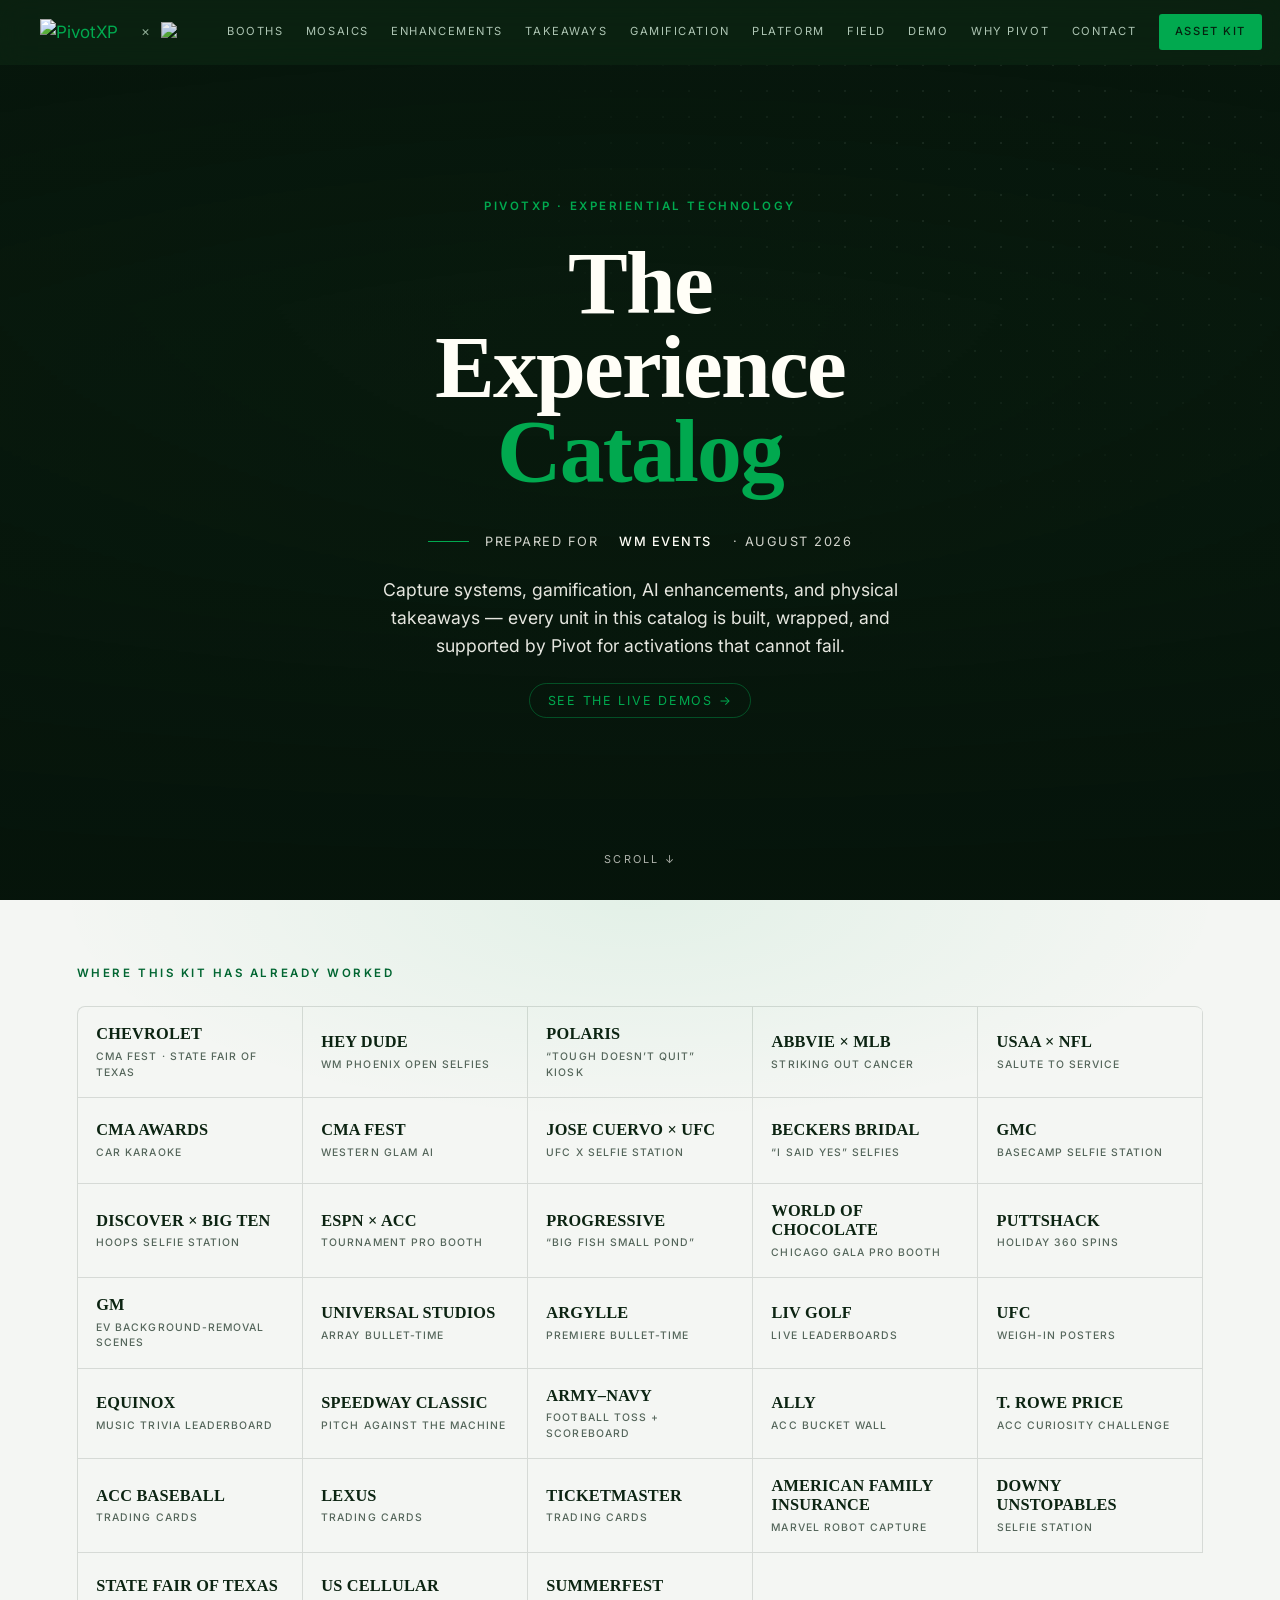
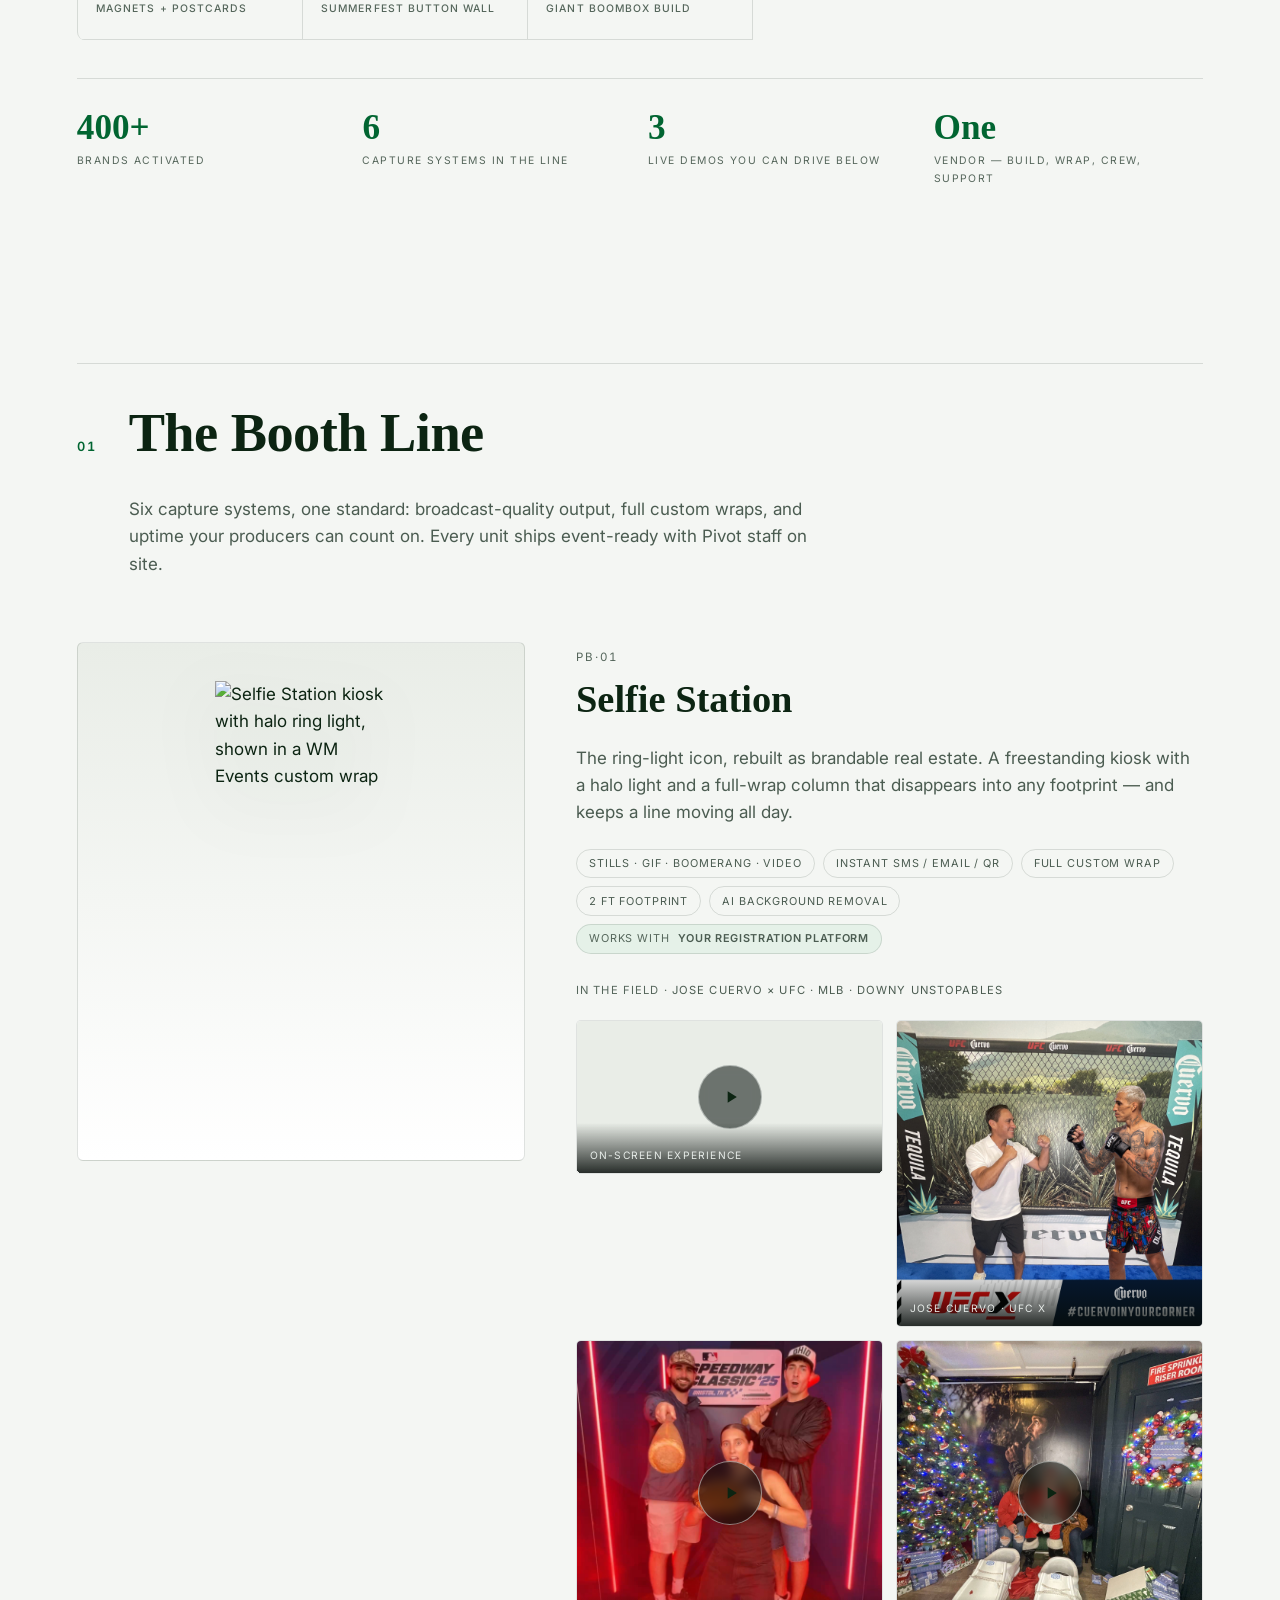
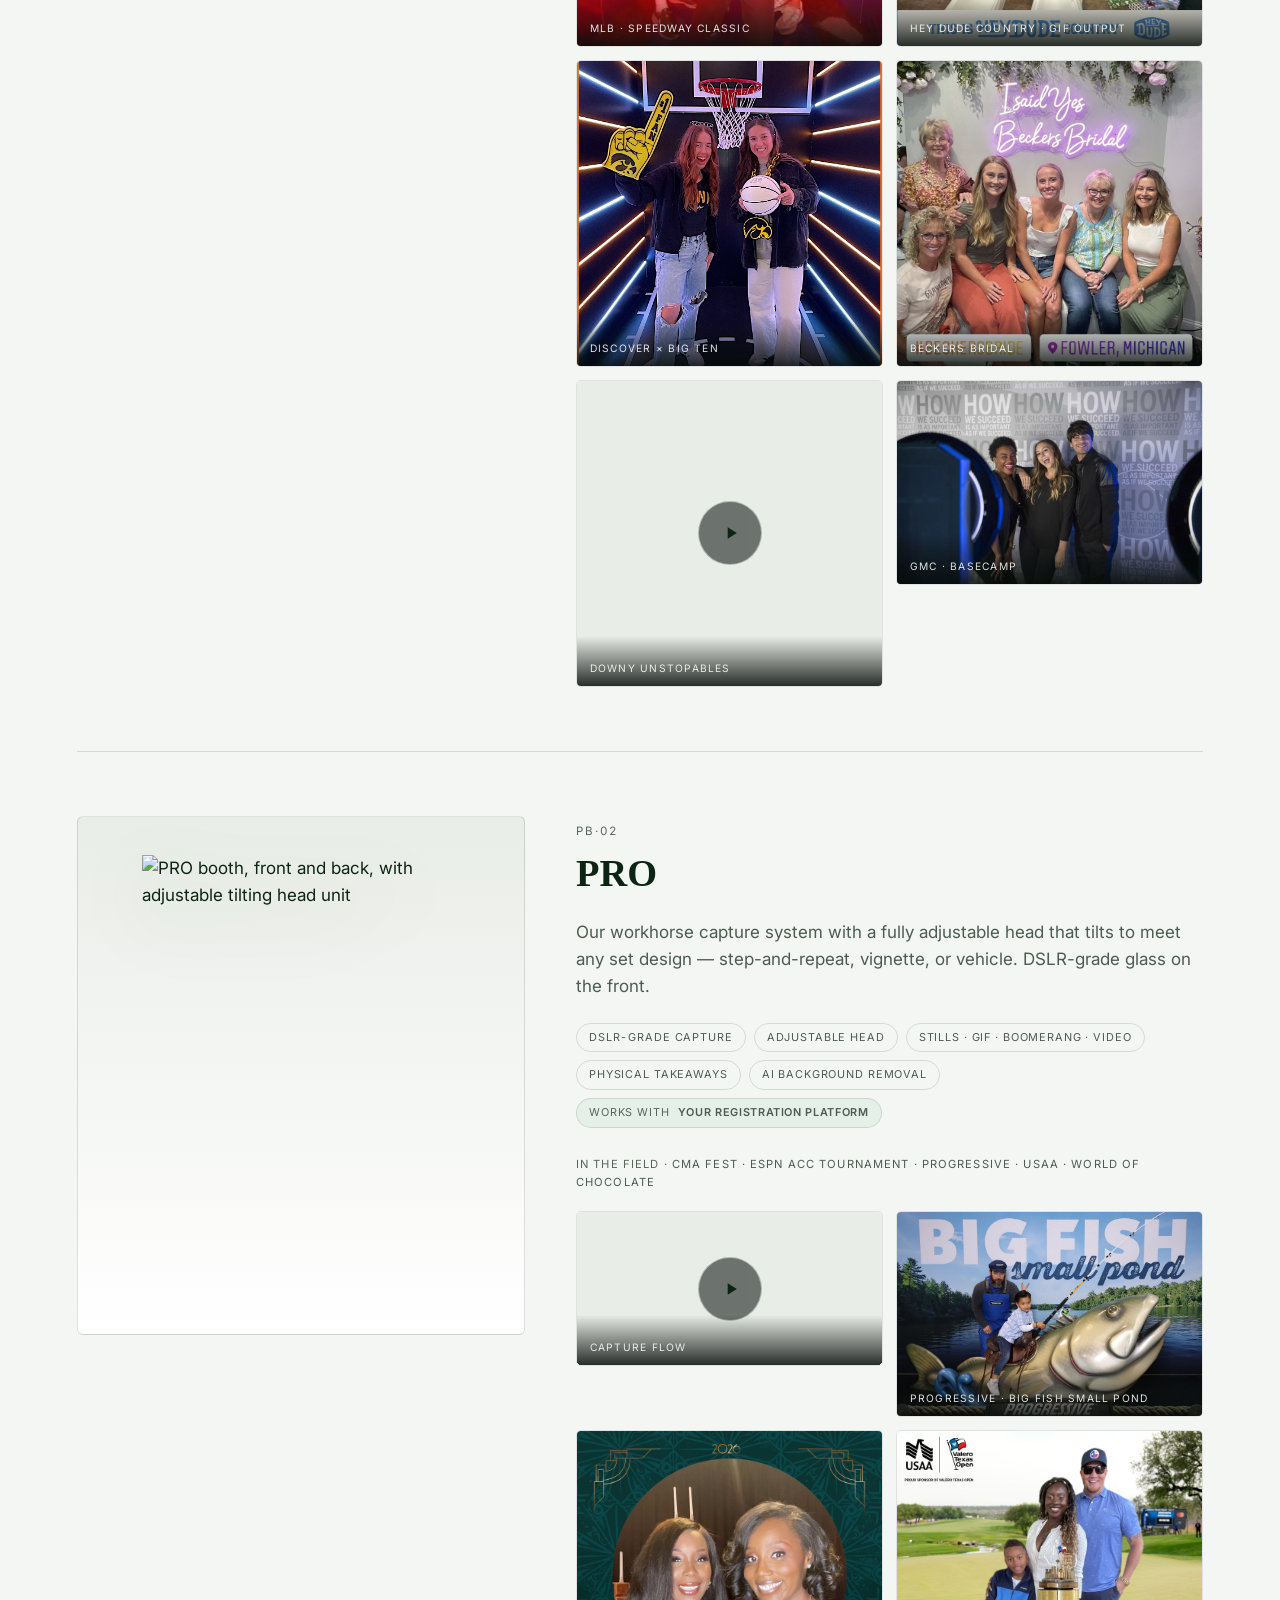
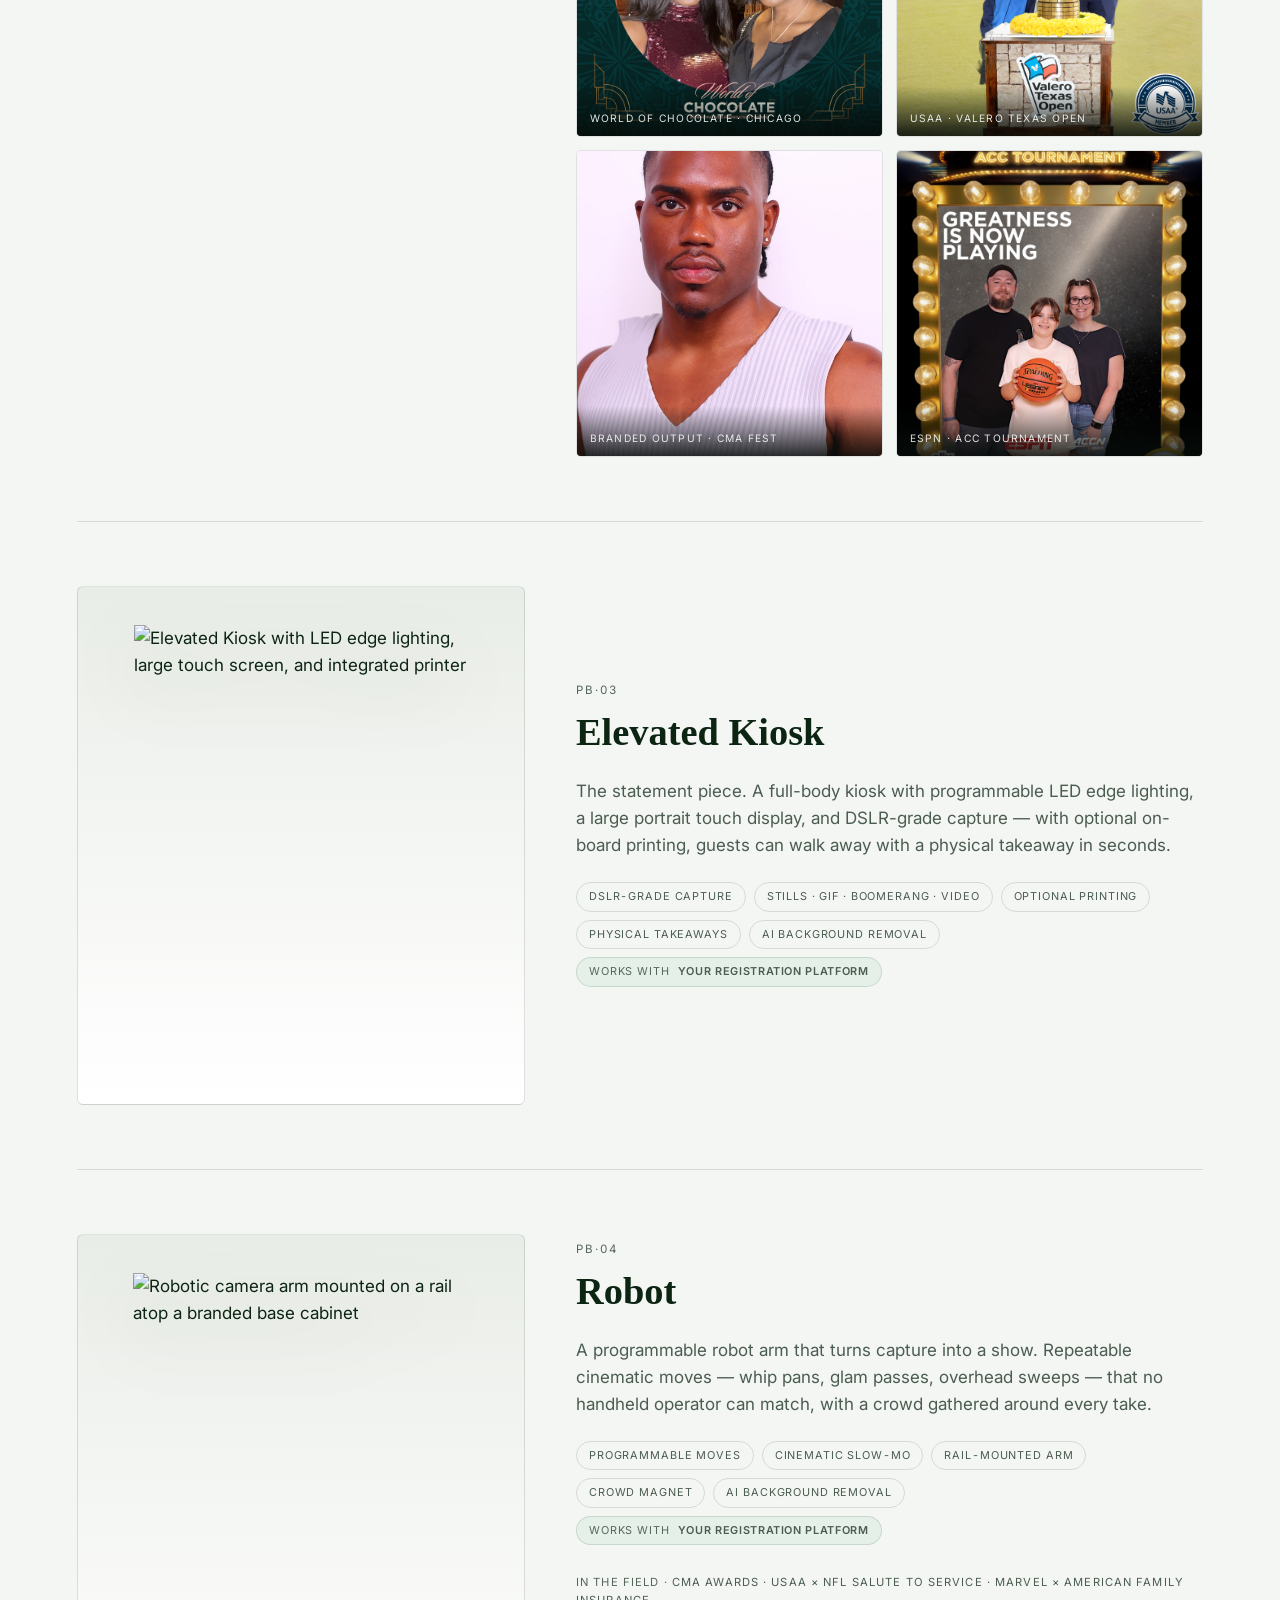
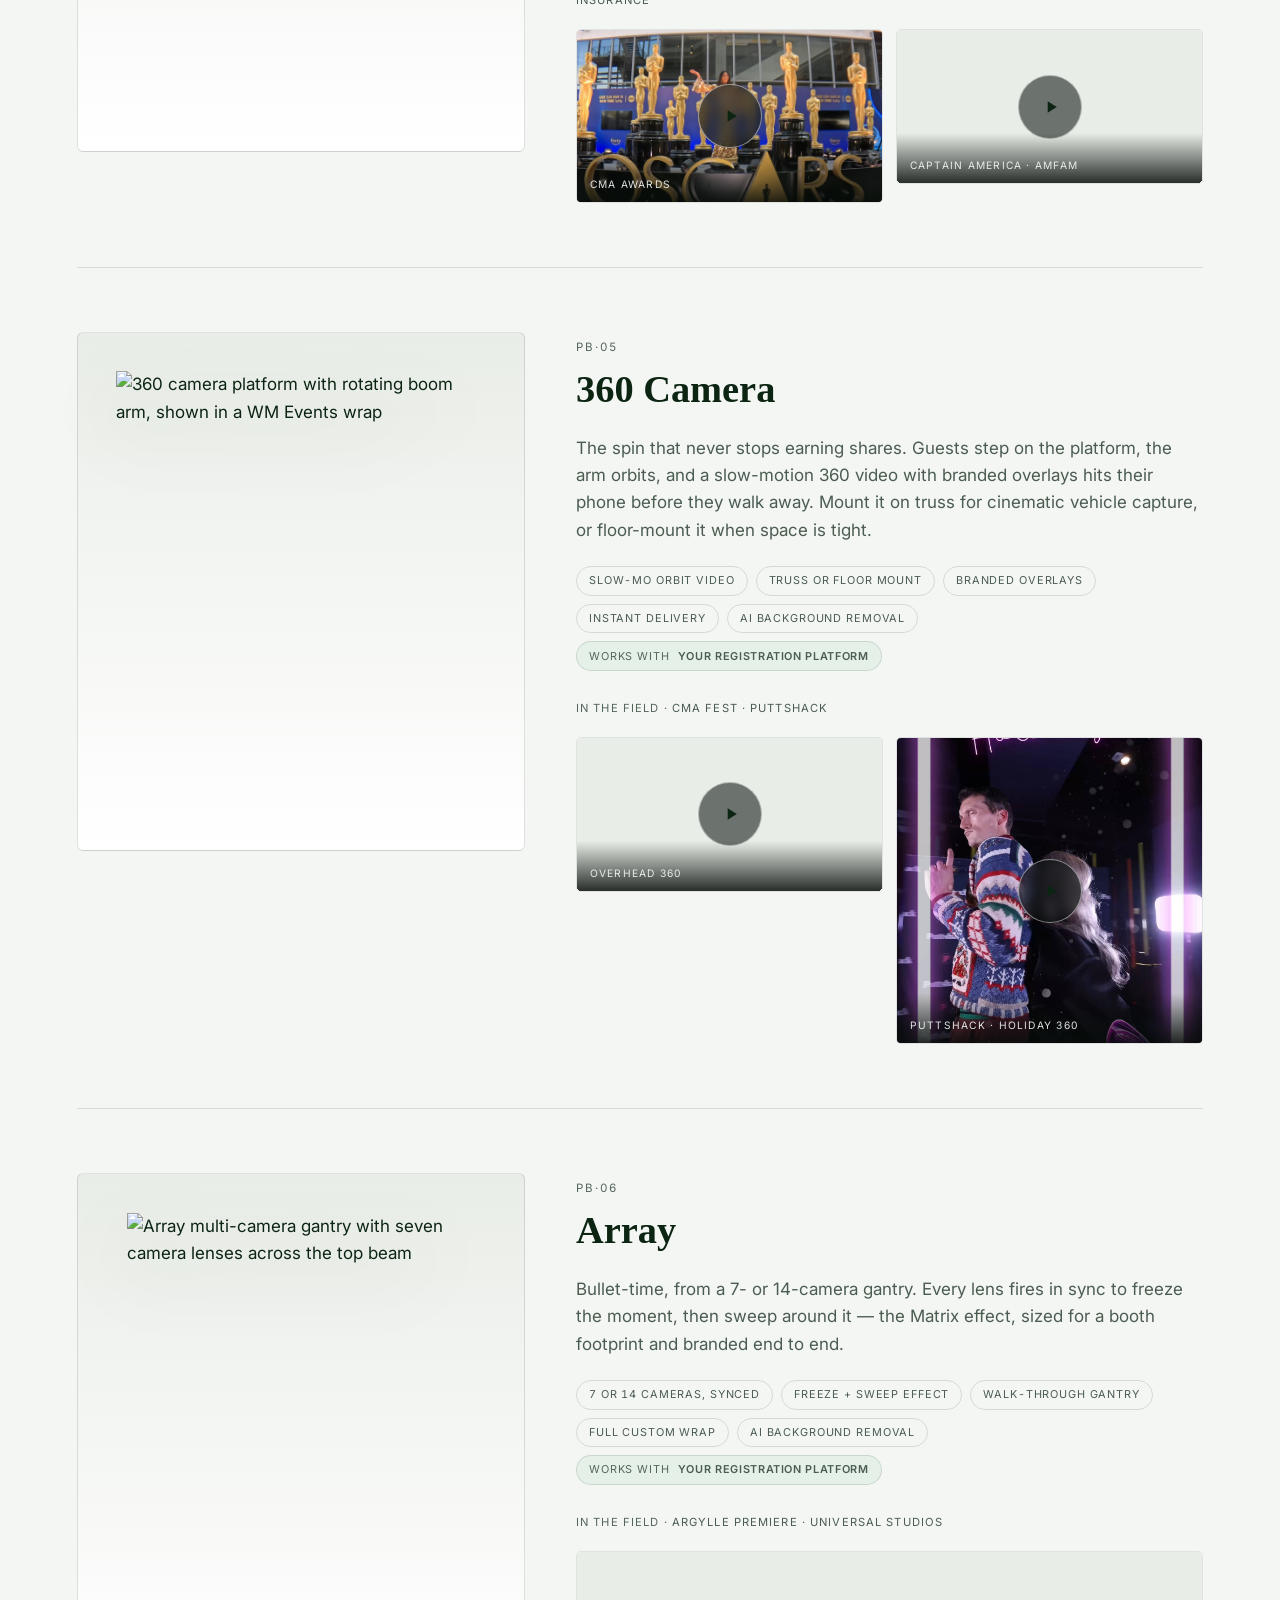
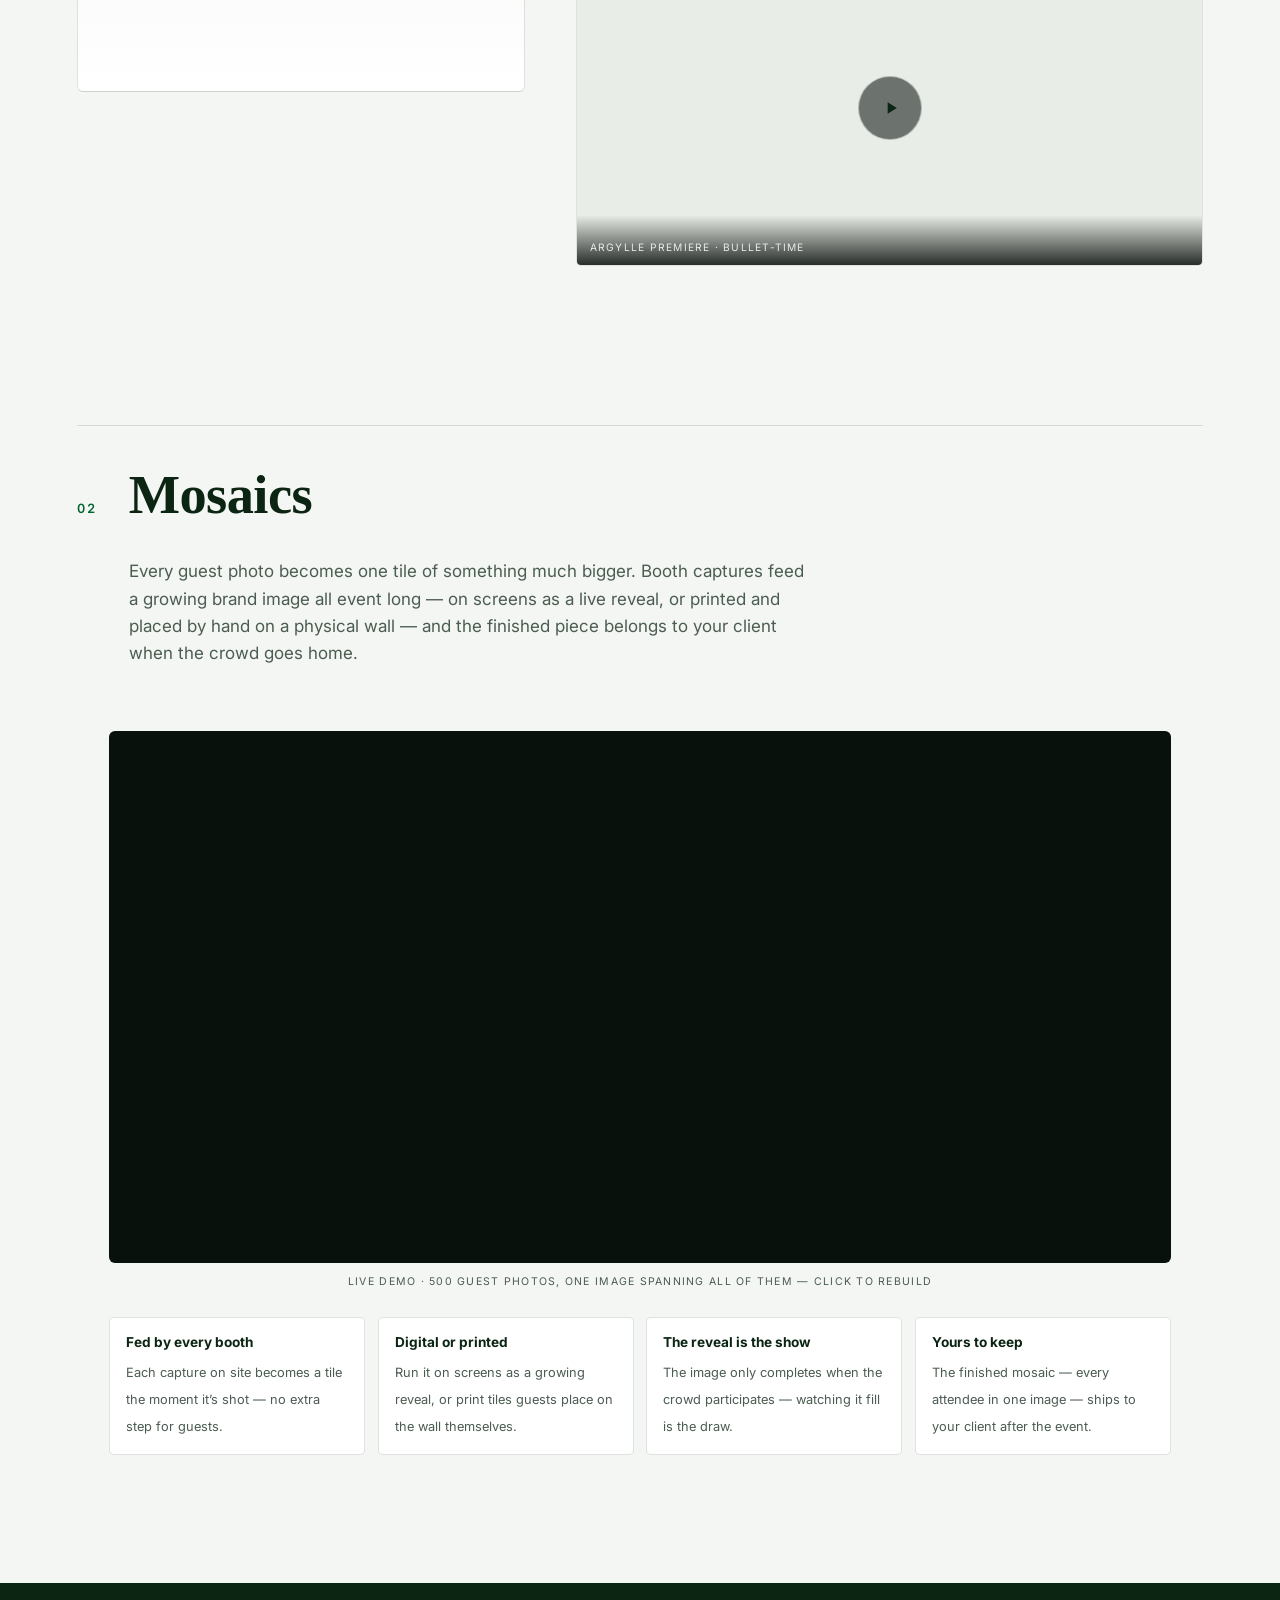
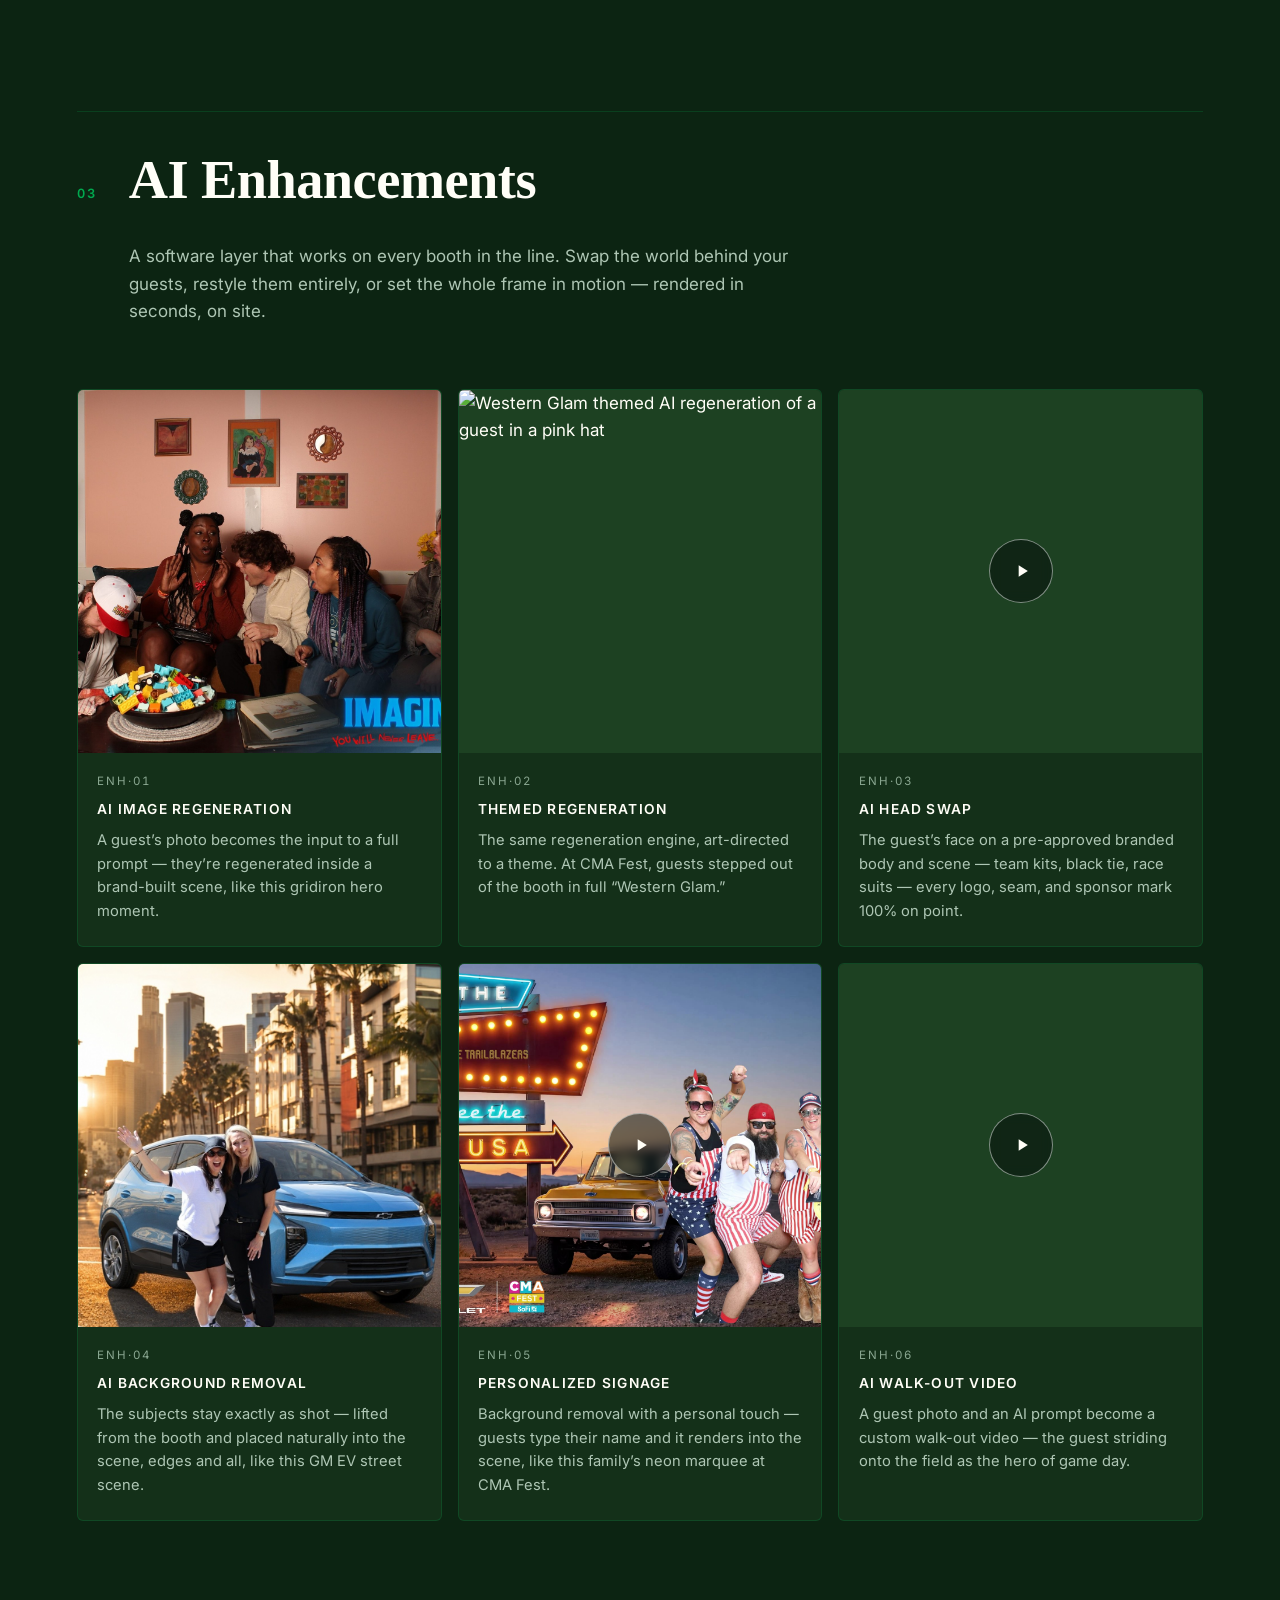
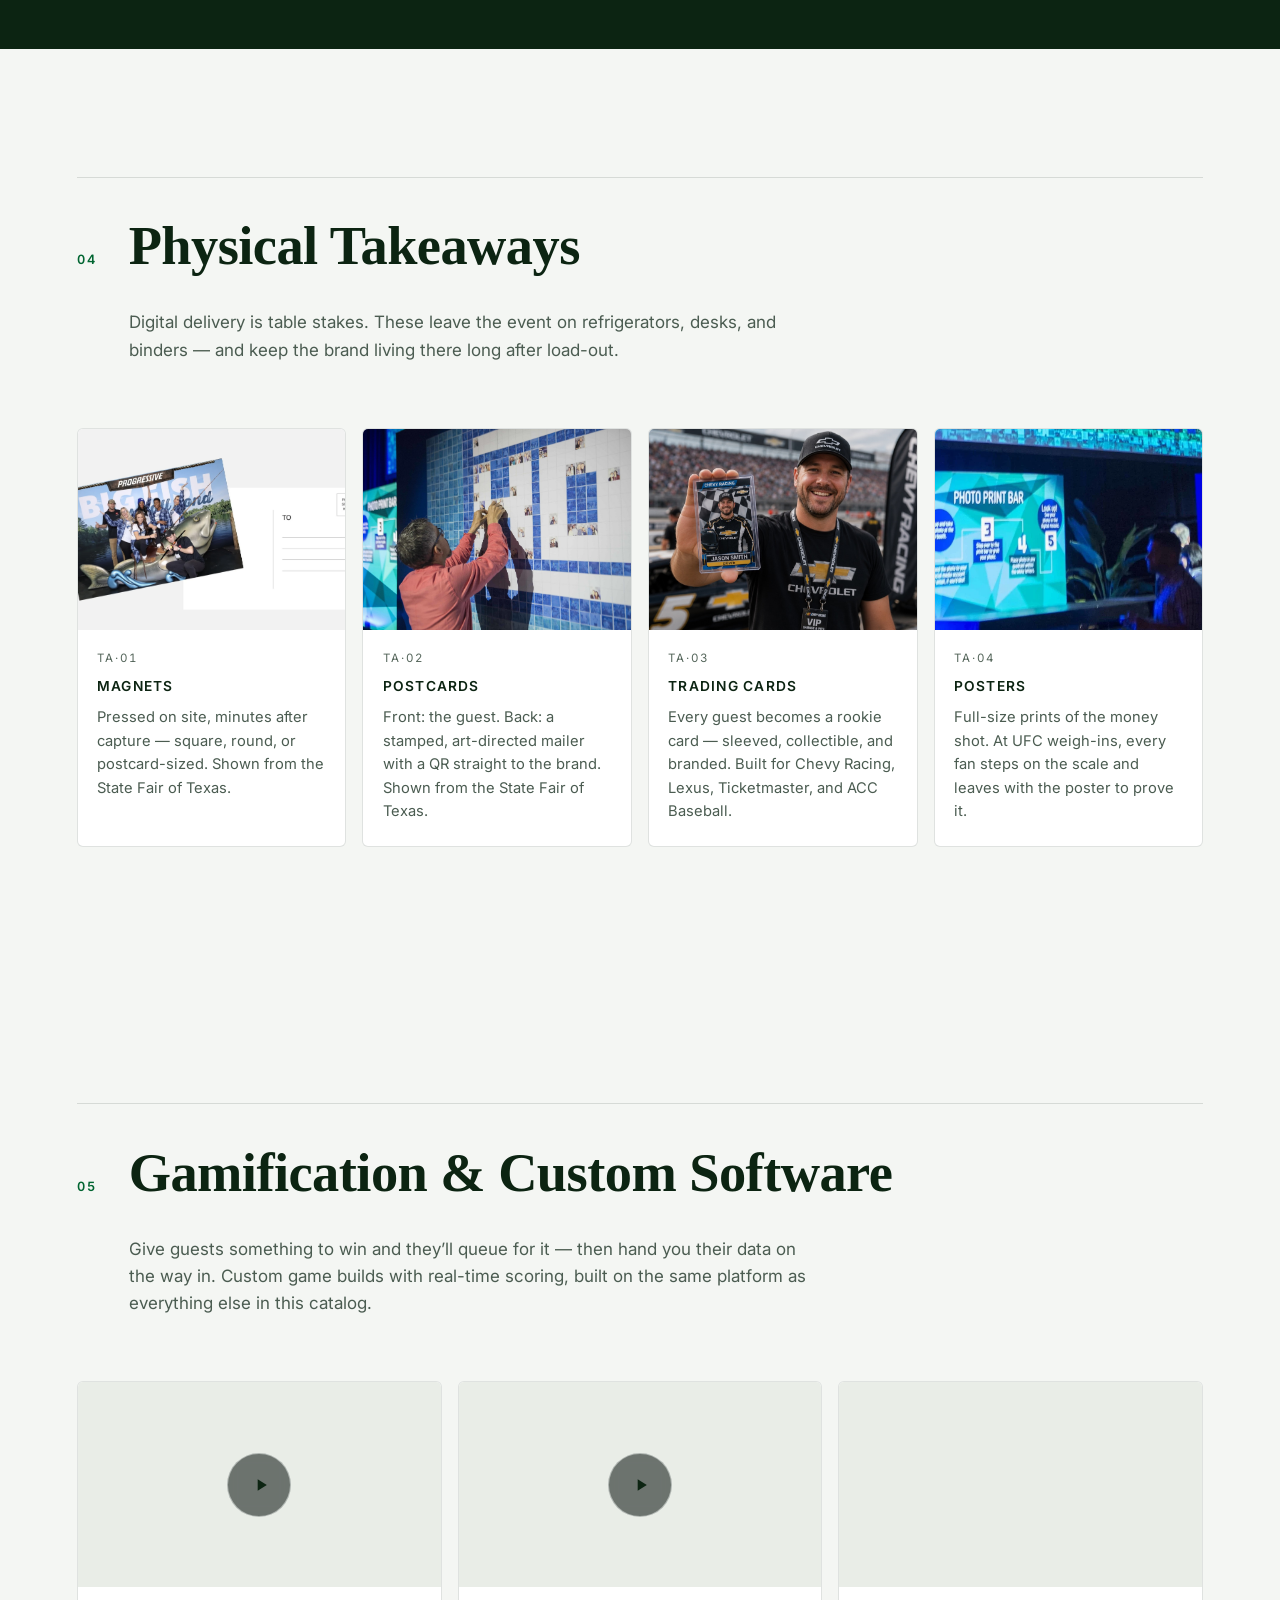
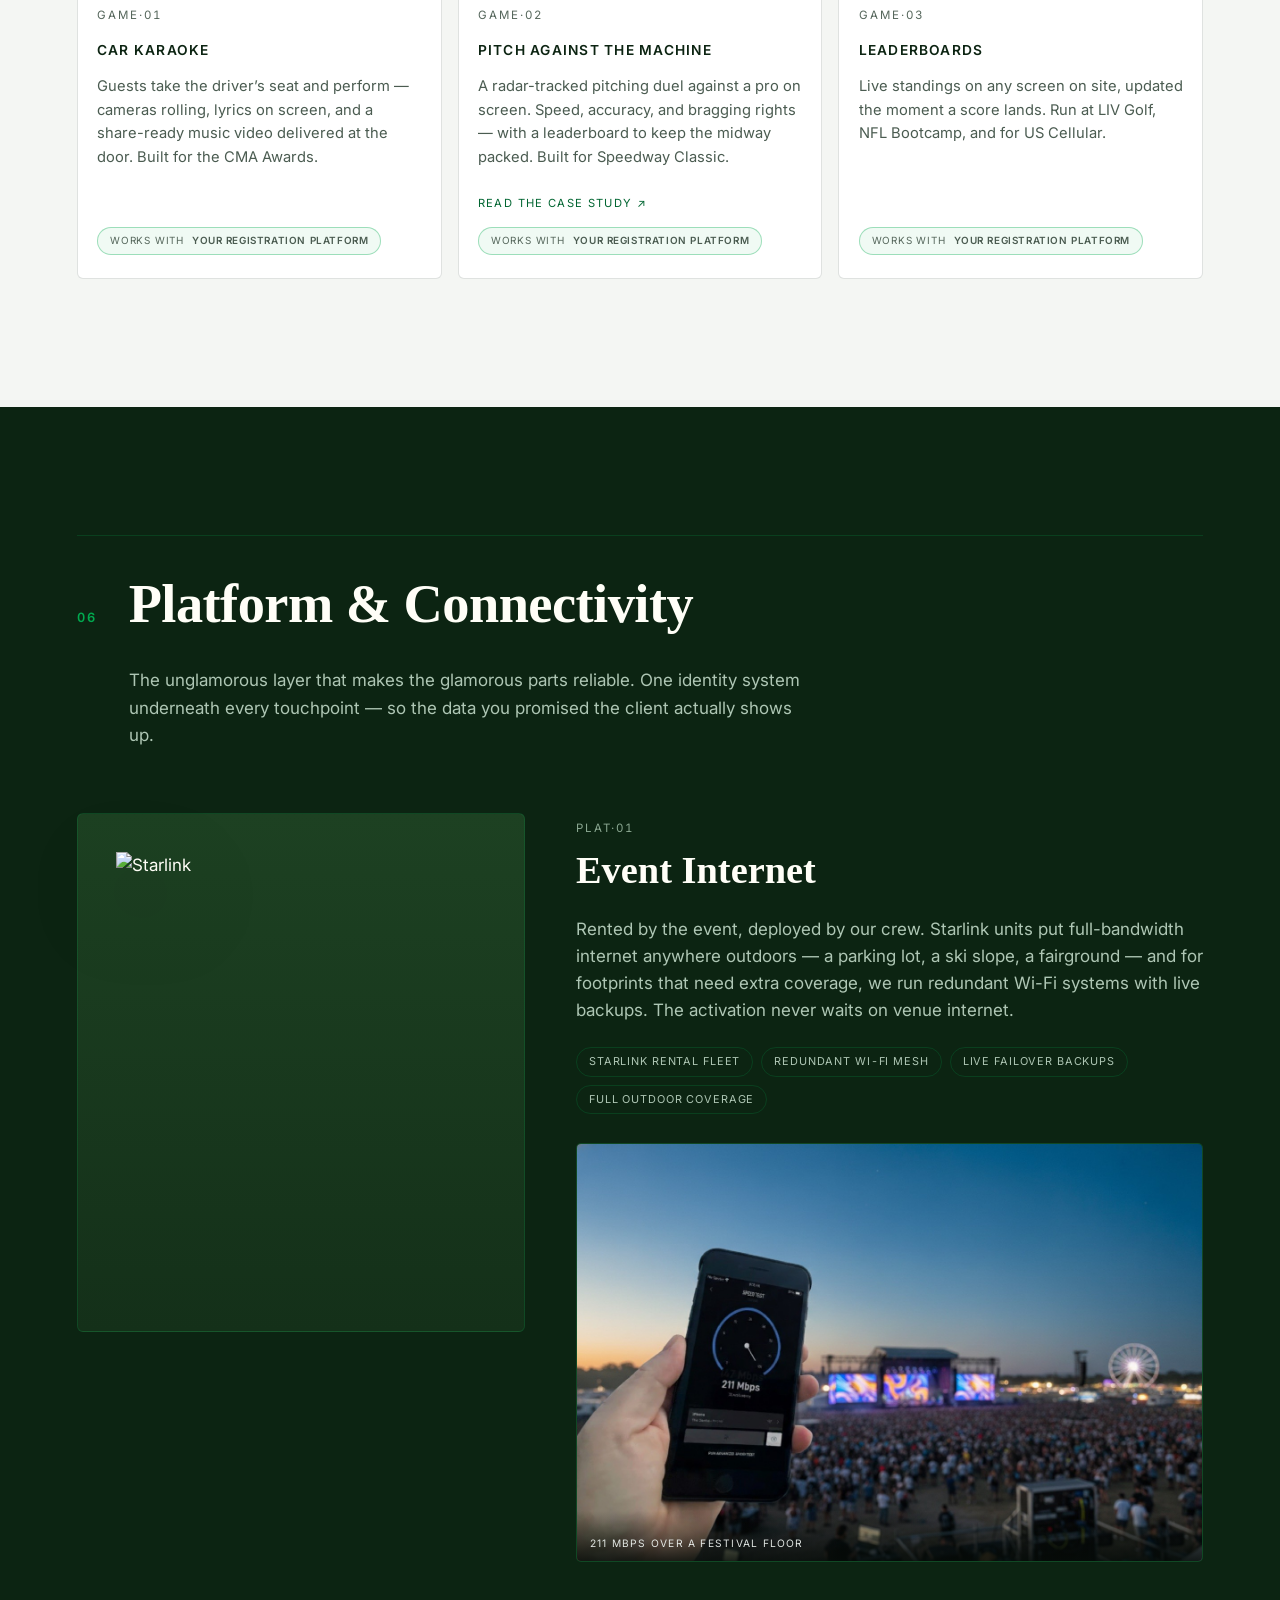
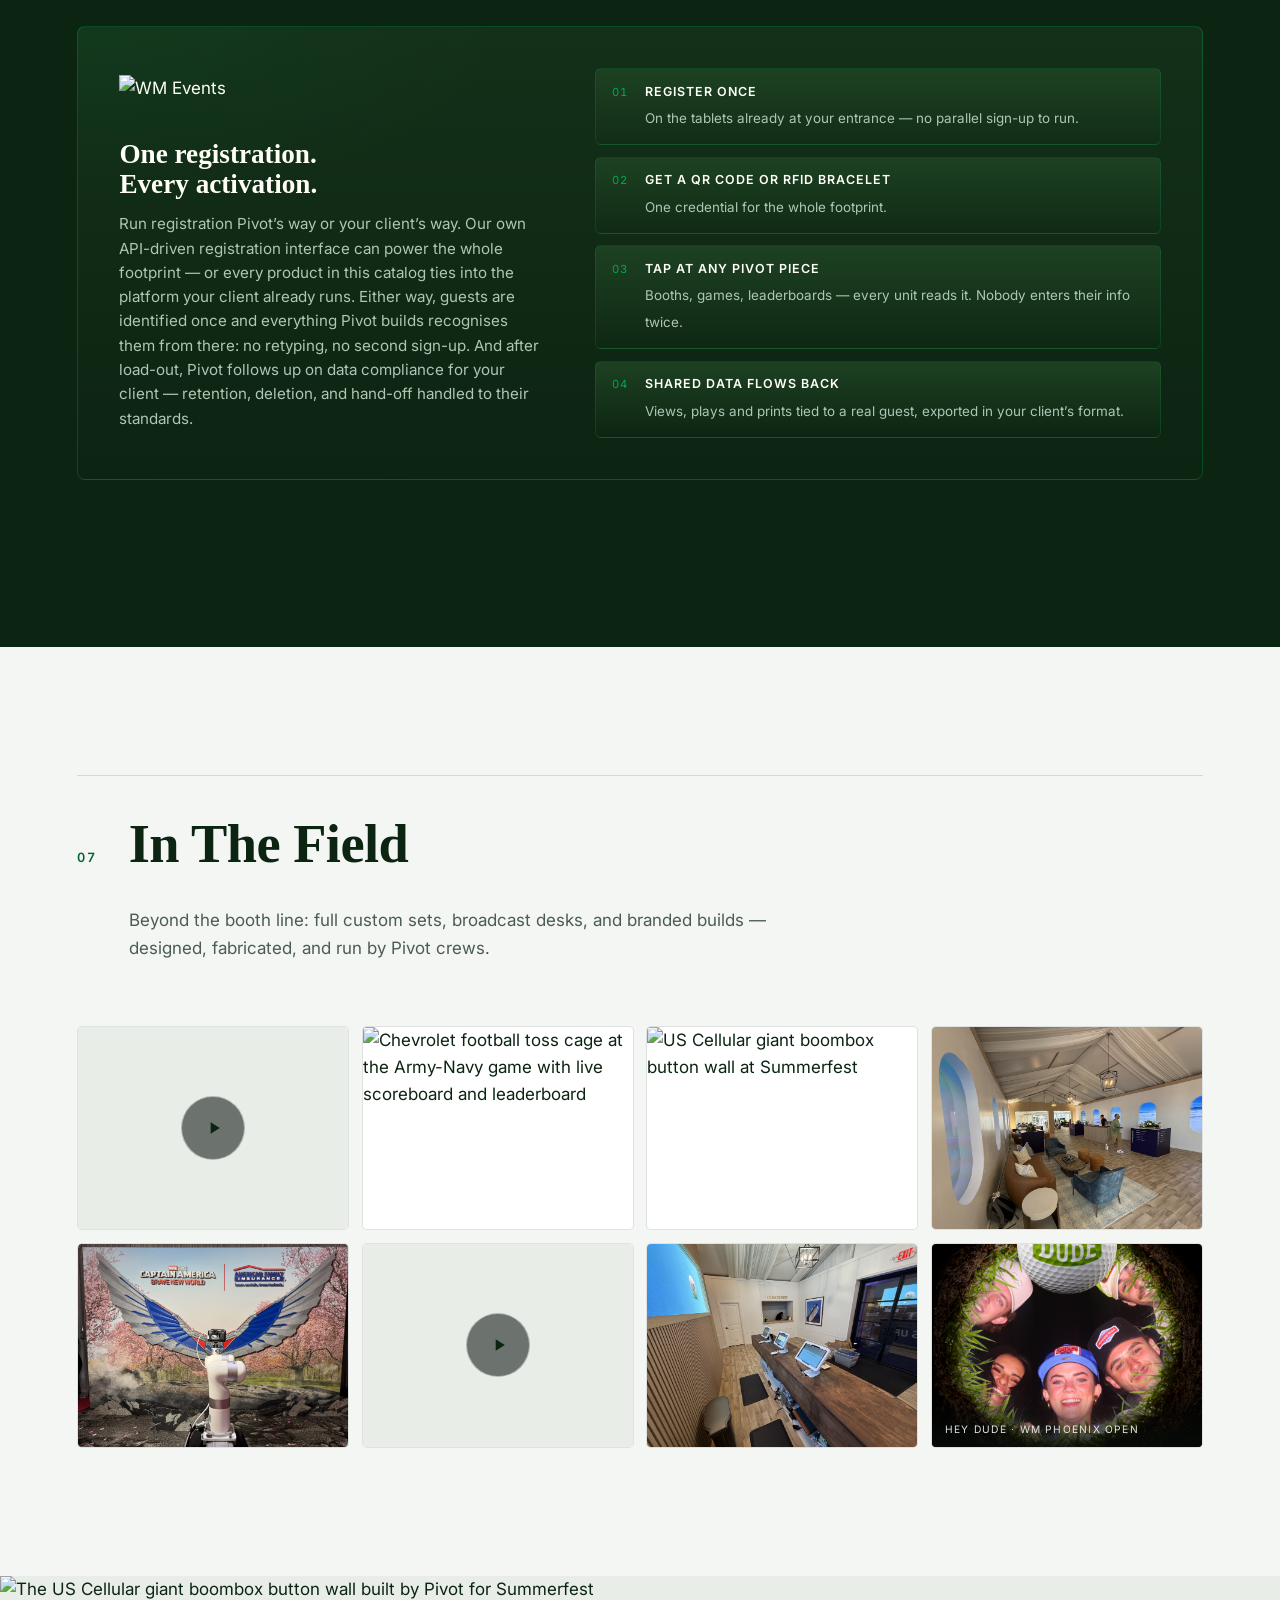
==== commit 187cebc6: "Refresh galleries, add Mosaics + case studies, update PDF edition Selfie/PRO/360 galleries refreshed" ====
--- a/index.html
+++ b/index.html
@@ -8,13 +8,24 @@
 <meta name="description" content="PivotXP experiential product catalog, prepared for WM Events.">
 <meta property="og:title" content="Pivot × WM Events — The Experience Catalog">
 <meta property="og:description" content="Capture systems, gamification, AI enhancements, and physical takeaways — with three live demos you can drive in the browser.">
-<meta property="og:image" content="https://pivotxp.github.io/wm-events-catalog/assets/img/og-cover.jpg">
-<meta property="og:url" content="https://pivotxp.github.io/wm-events-catalog/">
+<!-- og:image must be absolute for scrapers. It points at the copy that actually holds
+     the current card; the original repo still has the old one. Update this single line
+     if this build is merged back to pivotxp/wm-events-catalog.
+     Regenerate the card itself with: node tools/make-og.mjs -->
+<meta property="og:image" content="https://kpscriptz.github.io/wm-events-catalog-v2/assets/img/og-cover.jpg?v=5">
+<meta property="og:image:width" content="1200">
+<meta property="og:image:height" content="630">
+<meta property="og:image:alt" content="Pivot × WM Events — The Experience Catalog">
+<!-- no og:url on purpose: scrapers fall back to the URL actually shared, so the
+     preview card can never send someone to a different build than the link. -->
 <meta property="og:type" content="website">
 <meta name="twitter:card" content="summary_large_image">
+<meta name="theme-color" content="#0C2412">
+<meta name="color-scheme" content="dark">
+<link rel="preload" as="image" href="assets/img/hero-poster.webp" fetchpriority="high">
 <link rel="preconnect" href="https://fonts.googleapis.com">
 <link rel="preconnect" href="https://fonts.gstatic.com" crossorigin>
-<link rel="stylesheet" href="https://fonts.googleapis.com/css2?family=Montserrat:wght@400;500;600;700&amp;display=swap">
+<link rel="stylesheet" href="https://fonts.googleapis.com/css2?family=Inter:wght@400..700&amp;display=swap">
 <link rel="icon" href="data:image/svg+xml,%3Csvg xmlns='http://www.w3.org/2000/svg' viewBox='0 0 100 100'%3E%3Ccircle cx='50' cy='50' r='42' fill='none' stroke='%2301A94F' stroke-width='10'/%3E%3C/svg%3E">
 <style>
 @font-face{font-family:Gyst;src:url(assets/fonts/Gyst-Bold.otf) format('opentype');font-weight:700;font-display:swap}
@@ -24,19 +35,72 @@
   --bg:#0C2412; --surface:#143019; --raise:#1D4122; --line:rgba(1,169,79,.20);
   --ink:#FFFEF7; --muted:#AEC6B4; --dim:#8AA791;
   --mint:#01A94F; --mint-deep:#016531; --mint-ink:#06210F;--mint-lt:#5FDD9A;--gold:#CFB888;
-  --disp:"Gyst",Georgia,serif; --body:"Montserrat",system-ui,sans-serif; --mono:"Montserrat",system-ui,sans-serif;
+  --mint-hi:#12C76B;
+  /* --mint fills (buttons, rules, glows) and --accent colours text. They differ on
+     light bands: #01A94F on white is only 3.09:1 and fails AA for body text, so the
+     accent darkens while the fill stays vivid. */
+  --accent:#01A94F; --err:#FF7A7A;
+  --shadow-art:drop-shadow(0 30px 40px rgba(0,0,0,.5));
+  --disp:"Gyst",Georgia,serif; --body:"Inter",system-ui,-apple-system,"Segoe UI",Helvetica,Arial,sans-serif; --mono:"Inter",system-ui,-apple-system,"Segoe UI",Helvetica,Arial,sans-serif;
+  --nav-h:66px;
+  /* one motion vocabulary for the whole page: a long, decelerating curve that
+     settles rather than stops, and a shorter one for direct interactions */
+  --ease:cubic-bezier(.16,1,.3,1);
+  --ease-soft:cubic-bezier(.4,0,.2,1);
 }
 *{margin:0;padding:0;box-sizing:border-box}
-html{scroll-behavior:smooth}
+/* Anchor jumps used to bury the section heading under the fixed nav.
+   scroll-padding clears the nav; the negative scroll-margin on <section> cancels the
+   section's own decorative top padding, so a heading lands just below the bar instead
+   of a screenful of empty space. Both track --nav-h, which grows when the nav wraps. */
+html{scroll-behavior:smooth;scroll-padding-top:calc(var(--nav-h) + .5rem)}
+section{scroll-margin-top:calc(-1 * clamp(4.5rem,10vw,9rem))}
+@media(max-width:900px){:root{--nav-h:104px}}
 body{background:var(--bg);color:var(--ink);font-family:var(--body);font-size:17px;line-height:1.6;-webkit-font-smoothing:antialiased}
 img,video{max-width:100%;display:block}
-a{color:var(--mint);text-decoration:none}
-a:focus-visible,button:focus-visible{outline:2px solid var(--mint);outline-offset:3px}
+a{color:var(--accent);text-decoration:none}
+a:focus-visible,button:focus-visible,[tabindex]:focus-visible{outline:2px solid var(--mint);outline-offset:3px}
 ::selection{background:var(--mint);color:var(--mint-ink)}
+.skip{position:absolute;left:-9999px;top:0;z-index:200;background:var(--mint);color:var(--mint-ink);
+  font-family:var(--mono);font-size:.75rem;letter-spacing:.12em;text-transform:uppercase;padding:.8rem 1.2rem;border-radius:0 0 4px 0}
+.skip:focus{left:0}
+
+/* ---------- light / dark bands ----------
+   The page alternates grounds instead of committing to one. Almost every component
+   already reads from tokens, so a band only has to redefine the token set and the
+   cards, rules, pills and forms inside it follow. Colour comes from the artwork —
+   the chrome stays close to monochrome. */
+.band-light{
+  --bg:#F4F6F3; --surface:#FFFFFF; --raise:#E9EDE7;
+  --line:rgba(12,36,18,.13);
+  /* --dim carries 10-12px uppercase labels (.kicker, .seen, stat captions), so it
+     has to clear 4.5:1 at that size, not just look grey enough. #6A7B70 measured
+     4.13:1 here; this is 5.6:1. */
+  --ink:#0C2412; --muted:#4B5C51; --dim:#55665B;
+  --accent:#016531;            /* 7.1:1 on this ground */
+  --err:#A3231B;
+  --mint-lt:#016531;
+  --shadow-art:drop-shadow(0 24px 34px rgba(12,36,18,.20));
+  background:var(--bg);color:var(--ink)
+}
+.band-dark{
+  --bg:#0C2412; --surface:#143019; --raise:#1D4122;
+  --line:rgba(1,169,79,.20);
+  --ink:#FFFEF7; --muted:#AEC6B4; --dim:#8AA791;
+  --accent:#01A94F; --mint-lt:#5FDD9A; --err:#FF7A7A;
+  --shadow-art:drop-shadow(0 30px 40px rgba(0,0,0,.5));
+  background:var(--bg);color:var(--ink)
+}
+/* device bezels and the media caption scrim sit over artwork, so they stay dark on
+   both grounds and are deliberately not tokenised */
 
 /* ---------- type ---------- */
 h1,h2,h3{font-family:var(--disp);text-wrap:balance}
-.eyebrow{font-family:var(--mono);font-weight:600;font-size:.72rem;letter-spacing:.22em;text-transform:uppercase;color:var(--mint-lt)}
+/* lining, equal-width figures so the section numerals, stat values and unit codes
+   sit on a consistent vertical rhythm instead of jittering per glyph */
+.sec-head .num,.cred-stats b,.pg-stats .s b,.ib-flow .step i,.kicker,.cta-band a,
+.specs span,.cred-stats i{font-variant-numeric:tabular-nums lining-nums}
+.eyebrow{font-family:var(--mono);font-weight:600;font-size:.72rem;letter-spacing:.22em;text-transform:uppercase;color:var(--accent)}
 .kicker{font-family:var(--mono);font-size:.72rem;letter-spacing:.18em;text-transform:uppercase;color:var(--dim)}
 
 /* ---------- nav ---------- */
@@ -47,10 +111,17 @@
 .brand .bx{font-family:var(--mono);font-size:.85rem;color:var(--dim)}
 .brand img.jm{height:20px;width:auto;opacity:.92}
 .nav-links{display:flex;gap:1.4rem;margin-left:auto;align-items:center}
-.nav-links a{font-family:var(--mono);font-size:.7rem;letter-spacing:.14em;text-transform:uppercase;color:var(--muted);transition:color .2s}
+/* nowrap globally: a two-word label breaking onto a second line silently grows the
+   bar past --nav-h, which is what every anchor offset is measured against */
+.nav-links a{position:relative;white-space:nowrap;font-family:var(--mono);font-size:.7rem;letter-spacing:.14em;text-transform:uppercase;color:var(--muted);transition:color .2s}
 .nav-links a:hover{color:var(--ink)}
+.nav-links a:not(.btn-kit)::after{content:"";position:absolute;left:0;right:0;bottom:-.45rem;height:1px;background:var(--mint);
+  transform:scaleX(0);transform-origin:left;transition:transform .25s ease}
+.nav-links a.active{color:var(--ink)}
+.nav-links a.active::after{transform:scaleX(1)}
+@media(prefers-reduced-motion:reduce){.nav-links a:not(.btn-kit)::after{transition:none}}
 .btn-kit{background:var(--mint);color:var(--mint-ink)!important;padding:.55rem 1rem;border-radius:3px;font-weight:500}
-.btn-kit:hover{background:#12C76B;color:var(--mint-ink)!important}
+.btn-kit:hover{background:var(--mint-hi);color:var(--mint-ink)!important}
 @media(max-width:900px){
   .nav{flex-wrap:wrap;row-gap:.4rem;padding-bottom:.6rem}
   .nav-links{order:3;width:100%;margin-left:0;overflow-x:auto;scrollbar-width:none;gap:1.1rem;padding-bottom:.2rem}
@@ -60,39 +131,63 @@
 }
 
 /* ---------- cover ---------- */
-.cover{min-height:100svh;display:flex;flex-direction:column;justify-content:center;padding:clamp(5rem,10vh,8rem) clamp(1.2rem,6vw,5rem) 4rem;position:relative;overflow:hidden;background:
+/* centred stack: the left-aligned cover left roughly half the viewport empty on
+   desktop, and a centred type stack over full-width artwork is the stronger open */
+.cover{min-height:100svh;display:flex;flex-direction:column;justify-content:center;align-items:center;text-align:center;padding:clamp(5rem,10vh,8rem) clamp(1.2rem,6vw,5rem) 5rem;position:relative;overflow:hidden;background:
   radial-gradient(1200px 600px at 85% -10%,rgba(1,169,79,.10),transparent 60%),
   radial-gradient(900px 500px at -10% 110%,rgba(1,169,79,.06),transparent 60%),
   var(--bg)}
-.cover::after{content:"";position:absolute;inset:0;background-image:radial-gradient(rgba(174,198,180,.10) 1px,transparent 1px);background-size:26px 26px;mask-image:radial-gradient(700px 500px at 80% 20%,#000 20%,transparent 75%);pointer-events:none}
+/* Full-bleed opening frame. The type-only cover read as a document title page;
+   a real activation behind it — the build, the live board, a guest mid-throw —
+   says what Pivot does before a word is read. */
+.cover-media{position:absolute;inset:0;z-index:0;overflow:hidden}
+.cover-media img,.cover-media video{width:100%;height:100%;object-fit:cover;object-position:50% 42%;
+  transform:scale(1.06) translateY(calc(var(--drift,0) * .5));will-change:transform;
+  /* the poster is the video's own first frame, so there is no flash when it starts */
+  background:var(--bg)}
+/* Scrim carries the contrast, so the headline never depends on what the photo is
+   doing underneath it. Measured against the rendered pixels, not eyeballed. */
+.cover-scrim{position:absolute;inset:0;z-index:1;pointer-events:none;background:
+  linear-gradient(180deg,rgba(6,20,11,.80) 0%,rgba(6,20,11,.62) 34%,rgba(6,20,11,.72) 64%,rgba(6,20,11,.94) 100%),
+  radial-gradient(120% 78% at 50% 45%,transparent 12%,rgba(6,20,11,.55) 78%)}
+/* lift the hero copy above the scrim — but skip .scroll-cue, which is already
+   absolutely positioned against the cover and carries its own z-index. Forcing
+   position:relative on it dropped it into the flex flow, on top of the CTA. */
+.cover>*:not(.cover-media):not(.cover-scrim):not(.scroll-cue){position:relative;z-index:2}
+/* --drift is set from the scroll pass so the dot field trails the page slightly */
+.cover::after{content:"";position:absolute;inset:0;z-index:1;background-image:radial-gradient(rgba(174,198,180,.10) 1px,transparent 1px);background-size:26px 26px;background-position:0 var(--drift,0);mask-image:radial-gradient(700px 500px at 80% 20%,#000 20%,transparent 75%);pointer-events:none;will-change:background-position}
+.cover .scroll-cue{transition:opacity .4s var(--ease-soft)}
 .cover .eyebrow{margin-bottom:1.6rem}
-.cover h1{font-size:clamp(2.1rem,6.4vw,6.4rem);font-weight:840;line-height:.95;letter-spacing:-.015em;max-width:12ch}
+.cover h1{font-size:clamp(2.4rem,7vw,7rem);font-weight:700;line-height:.94;letter-spacing:-.02em;max-width:13ch;margin-inline:auto}
 .cover h1 em{font-style:normal;color:var(--mint)}
-.cover .prep{margin-top:2.2rem;display:flex;flex-wrap:wrap;align-items:center;gap:.6rem 1rem;font-family:var(--mono);font-size:.8rem;letter-spacing:.12em;text-transform:uppercase;color:var(--muted)}
+.cover .prep{margin-top:2.4rem;display:flex;flex-wrap:wrap;align-items:center;justify-content:center;gap:.6rem 1rem;font-family:var(--mono);font-size:.8rem;letter-spacing:.12em;text-transform:uppercase;color:rgba(255,254,247,.82)}
 .cover .prep b{color:var(--ink);font-weight:500}
 .cover .prep::before{content:"";width:2.6rem;height:1px;background:var(--mint)}
-.cover p.lede{margin-top:1.4rem;max-width:46ch;color:var(--muted);font-size:1.06rem}
+.cover p.lede{margin-top:1.5rem;max-width:52ch;margin-inline:auto;color:rgba(255,254,247,.90);font-size:1.1rem}
 .cover .demo-cue{margin-top:1.6rem}
 .cover .demo-cue a{font-family:var(--mono);font-size:.78rem;letter-spacing:.14em;text-transform:uppercase;border:1px solid rgba(1,169,79,.4);border-radius:99px;padding:.55rem 1.1rem;transition:background .2s,border-color .2s}
 .cover .demo-cue a:hover{background:rgba(1,169,79,.12);border-color:var(--mint)}
-.cover .scroll-cue{position:absolute;bottom:2rem;left:clamp(1.2rem,6vw,5rem);font-family:var(--mono);font-size:.68rem;letter-spacing:.2em;text-transform:uppercase;color:var(--dim);animation:cue 2.6s ease-in-out infinite}
+.cover .scroll-cue{position:absolute;z-index:2;bottom:2rem;left:0;right:0;text-align:center;font-family:var(--mono);font-size:.68rem;letter-spacing:.2em;text-transform:uppercase;color:rgba(255,254,247,.68);animation:cue 2.6s ease-in-out infinite}
 @keyframes cue{50%{transform:translateY(6px);opacity:.5}}
-@media(prefers-reduced-motion:reduce){.cover .scroll-cue{animation:none}.reveal{transition:none!important}}
+@media(prefers-reduced-motion:reduce){.cover .scroll-cue{animation:none}}
 
 /* ---------- section chrome ---------- */
-section{padding:clamp(4rem,9vw,7.5rem) clamp(1.2rem,6vw,5rem)}
+section{padding:clamp(4.5rem,10vw,9rem) clamp(1.2rem,6vw,5rem)}
 .sec-head{display:grid;grid-template-columns:auto 1fr;gap:1.2rem 2rem;align-items:baseline;border-top:1px solid var(--line);padding-top:1.6rem;margin-bottom:clamp(2.5rem,5vw,4rem)}
-.sec-head .num{font-family:var(--mono);font-weight:600;font-size:.8rem;color:var(--mint-lt);letter-spacing:.15em}
-.sec-head h2{font-size:clamp(1.45rem,4.5vw,3.4rem);font-weight:800;letter-spacing:-.01em;overflow-wrap:anywhere}
+.sec-head .num{font-family:var(--mono);font-weight:600;font-size:.8rem;color:var(--accent);letter-spacing:.15em}
+.sec-head h2{font-size:clamp(1.45rem,4.5vw,3.4rem);font-weight:700;letter-spacing:-.01em;overflow-wrap:anywhere}
 .sec-head p{grid-column:2;max-width:62ch;color:var(--muted)}
 
 /* ---------- product spreads ---------- */
 .product{display:grid;grid-template-columns:minmax(0,5fr) minmax(0,7fr);gap:clamp(1.5rem,4vw,4rem);align-items:start;padding:clamp(2.5rem,5vw,4rem) 0;border-top:1px solid var(--line)}
 .product:first-of-type{border-top:none;padding-top:0}
+/* a spread with no field media has a short info column next to a full-height
+   render; centring it beats leaving ~220px of dead space under the copy */
+.product:not(:has(.media)){align-items:center}
 .product .stage{background:linear-gradient(180deg,var(--raise),var(--surface));border:1px solid var(--line);border-radius:6px;padding:clamp(1.5rem,3vw,2.6rem);display:flex;align-items:center;justify-content:center;position:sticky;top:5.2rem}
-.product .stage img{max-height:440px;width:auto;max-width:100%;filter:drop-shadow(0 30px 40px rgba(0,0,0,.5))}
+.product .stage img{max-height:440px;width:auto;max-width:100%;filter:var(--shadow-art)}
 .product .info .kicker{margin-bottom:.5rem}
-.product h3{font-size:clamp(1.6rem,3.2vw,2.4rem);font-weight:800;margin-bottom:.9rem}
+.product h3{font-size:clamp(1.6rem,3.2vw,2.4rem);font-weight:700;margin-bottom:.9rem}
 .product .desc{color:var(--muted);max-width:60ch;margin-bottom:1.4rem}
 .specs{display:flex;flex-wrap:wrap;gap:.5rem;margin-bottom:1.8rem}
 .specs span{font-family:var(--mono);font-size:.68rem;letter-spacing:.08em;text-transform:uppercase;color:var(--muted);border:1px solid var(--line);border-radius:99px;padding:.32rem .75rem}
@@ -104,26 +199,52 @@
 .media{display:grid;gap:.8rem;grid-template-columns:repeat(auto-fit,minmax(230px,1fr));align-items:start}
 .media figure{position:relative;border-radius:5px;overflow:hidden;background:var(--surface);border:1px solid var(--line);cursor:zoom-in}
 .media img,.media video{width:100%;height:auto}
+/* tile shapes: .sq crops a portrait tile to match its square neighbors;
+   .wide spans the full row so an odd tile count never strands dead space */
+.media figure.sq img,.media figure.sq video{aspect-ratio:1/1;object-fit:cover}
+.media figure.wide{grid-column:1/-1}
+.media figure.wide img,.media figure.wide video{aspect-ratio:2.05/1;object-fit:cover}
+@media(max-width:520px){.media figure.wide img,.media figure.wide video{aspect-ratio:4/3}}
+/* posters load on approach, so give the video box a branded fill rather than
+   letting an empty frame flash black against the page */
+video{background:var(--raise)}
 
 .media figcaption{position:absolute;inset:auto 0 0 0;padding:1.5rem .8rem .6rem;font-family:var(--mono);font-size:.64rem;letter-spacing:.12em;text-transform:uppercase;color:rgba(241,246,243,.92);background:linear-gradient(transparent,rgba(6,12,9,.85));pointer-events:none}
 .vwrap{position:relative;cursor:pointer}
 .vwrap .playbtn{position:absolute;inset:0;margin:auto;width:64px;height:64px;border-radius:50%;border:1px solid rgba(241,246,243,.5);background:rgba(6,15,11,.55);backdrop-filter:blur(6px);display:flex;align-items:center;justify-content:center;transition:transform .2s,background .2s;pointer-events:none}
 .vwrap:hover .playbtn{transform:scale(1.08);background:rgba(1,169,79,.25)}
+
+/* ---------- mosaics ---------- */
+#booths{padding-bottom:clamp(1.5rem,3vw,2.5rem)}
+#mosaics{padding-top:clamp(2rem,4.5vw,4rem)}
+.mosaic-demo{max-width:1100px;margin:0 auto;padding:0 1.2rem}
+.mosaic-frame{position:relative;border-radius:6px;overflow:hidden;border:1px solid var(--line);background:#08110c;cursor:pointer}
+.mosaic-frame canvas{display:block;width:100%;height:auto}
+.mosaic-cap{margin:.7rem 0 0;font-family:var(--mono);font-size:.66rem;letter-spacing:.12em;text-transform:uppercase;color:var(--muted);text-align:center}
+.mosaic-points{display:grid;gap:.8rem;grid-template-columns:repeat(auto-fit,minmax(210px,1fr));margin-top:1.6rem}
+.mosaic-points div{border:1px solid var(--line);border-radius:5px;padding:.9rem 1rem;background:var(--surface)}
+.mosaic-points b{display:block;font-size:.85rem;margin-bottom:.25rem}
+.mosaic-points span{font-size:.8rem;color:var(--muted);line-height:1.45}
 .playbtn svg{width:20px;height:20px;fill:var(--ink);margin-left:3px}
-.vwrap.playing .playbtn{display:none}
-.vwrap video{cursor:pointer}
 
 /* ---------- enhancement / takeaway cards ---------- */
-.cards{display:grid;gap:1rem;grid-template-columns:repeat(auto-fit,minmax(260px,1fr));align-items:start}
+.cards{display:grid;gap:1rem;grid-template-columns:repeat(auto-fit,minmax(260px,1fr));align-items:stretch}
 .card{background:var(--surface);border:1px solid var(--line);border-radius:6px;overflow:hidden;display:flex;flex-direction:column}
-.card .art{aspect-ratio:4/3;overflow:hidden;position:relative;background:var(--raise)}
+.card .art{aspect-ratio:4/3;overflow:hidden;position:relative;background:var(--raise);cursor:zoom-in}
 #gamification-cards .card .art{aspect-ratio:16/9}
-#enhancements .card .art{aspect-ratio:auto}
-.cards .card .art:not(#gamification-cards .art){cursor:zoom-in}
+/* Enhancement source art runs square, 2:3 portrait and 3:2 landscape. A single square
+   crop keeps the grid even; object-position biases up so faces survive. Full frame is
+   one click away in the lightbox. */
+#enhancements .card .art{aspect-ratio:1/1}
+/* six cards: hold them to three across so they read as 3×2 rather than 4+2,
+   and the artwork gets the extra width it deserves */
+@media(min-width:1080px){#enhancements .cards{grid-template-columns:repeat(3,1fr)}}
 .card .art img,.card .art video{width:100%;height:100%;object-fit:cover}
-#enhancements .card .art img,#enhancements .card .art video{height:auto;object-fit:initial;display:block}
+#enhancements .card .art img,#enhancements .card .art video{object-position:center 30%}
 .card .txt{padding:1.2rem 1.2rem 1.4rem}
-.card h4{font-family:var(--disp);font-weight:700;text-transform:uppercase;font-size:1.02rem;letter-spacing:.02em;margin-bottom:.4rem}
+/* Gyst is a display face — it earns its keep at h1/h2/h3 sizes and gets muddy at
+   ~1rem uppercase. Small headings run in the UI grotesk with real tracking. */
+.card h3{font-family:var(--body);font-weight:600;text-transform:uppercase;font-size:.86rem;letter-spacing:.09em;margin-bottom:.55rem;color:var(--ink)}
 .card p{color:var(--muted);font-size:.92rem}
 .card .kicker{display:block;margin-bottom:.5rem}
 .card a.case{display:inline-block;margin-top:.7rem;font-family:var(--mono);font-size:.7rem;letter-spacing:.12em;text-transform:uppercase}
@@ -132,45 +253,133 @@
 /* ---------- platform ---------- */
 .plat{display:grid;gap:1rem;grid-template-columns:repeat(auto-fit,minmax(240px,1fr))}
 .plat .p{border:1px solid var(--line);border-radius:6px;padding:1.5rem;background:linear-gradient(180deg,var(--surface),transparent)}
-.plat .p svg{width:26px;height:26px;stroke:var(--mint);fill:none;stroke-width:1.5;margin-bottom:1rem}
-.plat h4{font-family:var(--disp);font-weight:700;text-transform:uppercase;font-size:.98rem;margin-bottom:.45rem}
+.plat .p svg{width:26px;height:26px;stroke:var(--accent);fill:none;stroke-width:1.5;margin-bottom:1rem}
+.plat h3{font-family:var(--body);font-weight:600;text-transform:uppercase;font-size:.84rem;letter-spacing:.09em;margin-bottom:.6rem}
 .plat p{color:var(--muted);font-size:.9rem}
 
 /* ---------- asset kit band ---------- */
 .kit{margin:0 clamp(1.2rem,6vw,5rem);border:1px solid var(--mint-deep);border-radius:8px;background:
   radial-gradient(600px 300px at 90% 0%,rgba(1,169,79,.14),transparent 60%),var(--surface);
   padding:clamp(2rem,5vw,3.5rem);display:grid;grid-template-columns:1fr auto;gap:2rem;align-items:center}
-.kit h2{font-size:clamp(1.5rem,3.4vw,2.4rem);font-weight:800;text-transform:uppercase;margin-bottom:.7rem}
+.kit h2{font-size:clamp(1.5rem,3.4vw,2.4rem);font-weight:700;text-transform:uppercase;margin-bottom:.7rem}
 .kit p{color:var(--muted);max-width:52ch}
 .kit .actions{display:flex;flex-direction:column;gap:.7rem}
 .kit .actions a{font-family:var(--mono);font-size:.78rem;letter-spacing:.1em;text-transform:uppercase;text-align:center;padding:.9rem 1.6rem;border-radius:4px}
 .kit .actions .primary{background:var(--mint);color:var(--mint-ink);font-weight:500}
-.kit .actions .primary:hover{background:#12C76B}
+.kit .actions .primary:hover{background:var(--mint-hi)}
 .kit .actions .ghost{border:1px solid var(--line);color:var(--muted)}
 .kit .actions .ghost:hover{color:var(--ink);border-color:var(--muted)}
 @media(max-width:800px){.kit{grid-template-columns:1fr}}
 
-.connect-strip{display:flex;gap:1.2rem;align-items:flex-start;border:1px solid var(--line);border-radius:8px;
-  padding:clamp(1.2rem,2.5vw,1.8rem) clamp(1.4rem,3vw,2.2rem);background:linear-gradient(180deg,var(--surface),transparent)}
-.connect-strip svg{width:26px;height:26px;flex:none;stroke:var(--mint);fill:none;stroke-width:1.5;margin-top:.2rem}
-.connect-strip p{color:var(--muted);font-size:.95rem;max-width:90ch}
-.connect-strip b{color:var(--ink);font-weight:600}
+/* ---------- credibility band ---------- */
+/* no bottom rule: the following .sec-head already draws one, and at this spacing
+   the pair reads as a stray double line */
+.cred{padding:clamp(2.6rem,5vw,4.2rem) clamp(1.2rem,6vw,5rem) clamp(2rem,4vw,3rem);
+  background:radial-gradient(900px 340px at 50% 0%,rgba(1,169,79,.07),transparent 65%)}
+.cred .eyebrow{margin-bottom:1.5rem}
+/* client wall: a hairline grid reads as evidence, where an inline list of names
+   read as a list. Borders live on the cells (right+bottom) with the container
+   supplying top+left, rather than a gap over a coloured container — that trick
+   paints the container colour through any empty cells in a short last row. */
+.cred-wall{display:grid;grid-template-columns:repeat(auto-fit,minmax(200px,1fr));
+  border-top:1px solid var(--line);border-left:1px solid var(--line);
+  border-radius:8px;overflow:hidden;margin-bottom:2.4rem}
+/* 25 entries divide evenly only by five, so pin five across once there is room */
+@media(min-width:1180px){.cred-wall{grid-template-columns:repeat(5,1fr)}}
+.cred-wall>div{border-right:1px solid var(--line);border-bottom:1px solid var(--line);
+  padding:1.05rem 1.15rem;display:flex;flex-direction:column;justify-content:center;
+  min-height:5.4rem;transition:background .4s var(--ease-soft)}
+.cred-wall>div:hover{background:var(--surface)}
+.cred-wall b{font-family:var(--disp);font-weight:700;text-transform:uppercase;
+  font-size:1.02rem;letter-spacing:.012em;line-height:1.18;color:var(--ink)}
+.cred-wall span{margin-top:.34rem;font-family:var(--body);font-size:.65rem;font-weight:500;
+  letter-spacing:.1em;text-transform:uppercase;color:var(--dim);line-height:1.5}
+@media(max-width:560px){.cred-wall>div{min-height:0;padding:.9rem 1rem}}
+.cred-stats{display:grid;grid-template-columns:repeat(auto-fit,minmax(170px,1fr));gap:1.4rem 1rem;
+  border-top:1px solid var(--line);padding-top:1.9rem}
+.cred-stats b{display:block;font-family:var(--disp);font-weight:700;font-size:clamp(1.5rem,2.8vw,2.2rem);
+  color:var(--accent);line-height:1}
+.cred-stats i{display:block;margin-top:.45rem;font-style:normal;font-family:var(--mono);font-size:.65rem;
+  letter-spacing:.14em;text-transform:uppercase;color:var(--dim);line-height:1.7}
+
+/* ---------- mid-page call to action ---------- */
+/* the band sits between two sections, so their padding would otherwise stack into
+   a ~200px dead gap; #why gives up its bottom padding to the band instead */
+#why{padding-bottom:clamp(1.5rem,3vw,2.5rem)}
+.cta-band{margin:0 clamp(1.2rem,6vw,5rem);padding:clamp(1.6rem,3.5vw,2.4rem) clamp(1.5rem,4vw,2.8rem);
+  border:1px solid var(--mint-deep);border-radius:8px;display:flex;flex-wrap:wrap;gap:1.2rem 2rem;
+  align-items:center;justify-content:space-between;background:linear-gradient(100deg,rgba(1,169,79,.10),transparent 70%),var(--surface)}
+.cta-band p{font-family:var(--disp);font-weight:700;text-transform:uppercase;font-size:clamp(1.05rem,2vw,1.5rem);line-height:1.2}
+.cta-band span{display:block;font-family:var(--body);font-weight:400;text-transform:none;font-size:.93rem;color:var(--muted);margin-top:.4rem;max-width:52ch}
+.cta-band a{flex:none;font-family:var(--mono);font-size:.76rem;letter-spacing:.12em;text-transform:uppercase;
+  background:var(--mint);color:var(--mint-ink);padding:.85rem 1.5rem;border-radius:4px;font-weight:500}
+.cta-band a:hover{background:var(--mint-hi)}
 
 .stage-logo{background:radial-gradient(420px 220px at 50% 42%,rgba(1,169,79,.10),transparent 70%),linear-gradient(180deg,var(--raise),var(--surface));min-height:300px}
 .stage-logo img{width:min(340px,70%);max-height:none;filter:drop-shadow(0 0 34px rgba(241,246,243,.18))}
 
+/* ---------- full-bleed break ----------
+   A cinematic pause between the field work and the live demos. Edge-to-edge,
+   so it breaks the column rhythm the rest of the page keeps. */
+.bleed{position:relative;margin:0;height:clamp(320px,52vh,620px);overflow:hidden;background:var(--raise)}
+.bleed img{width:100%;height:100%;object-fit:cover;object-position:50% 46%;
+  transform:scale(1.04);transition:transform 1.4s var(--ease)}
+.js .bleed.in img{transform:none}
+.bleed figcaption{position:absolute;inset:auto 0 0 0;z-index:2;
+  padding:clamp(2rem,6vw,4rem) clamp(1.2rem,6vw,5rem) clamp(1.4rem,3vw,2.2rem);
+  background:linear-gradient(transparent,rgba(6,20,11,.88));
+  font-family:var(--mono);font-size:.68rem;font-weight:500;letter-spacing:.16em;
+  text-transform:uppercase;color:rgba(255,254,247,.88)}
+/* the break already supplies the breathing room, so the section after it does not
+   need its full top padding as well */
+.bleed + section{padding-top:clamp(2.5rem,5vw,4rem)}
+@media(prefers-reduced-motion:reduce){.bleed img,.js .bleed.in img{transform:none;transition:none}}
+
+/* ---------- live demo affordance ----------
+   The units render as device mock-ups, so a reader scrolling past reasonably
+   assumes they are screenshots. A pulsing tag anchored to each one says the
+   opposite before the caption gets a chance to. */
+.pg-unit,.duo-phone,.duo-board{position:relative}
+.live-tag{position:absolute;top:.8rem;right:.8rem;z-index:3;display:inline-flex;align-items:center;gap:.45rem;
+  font-family:var(--mono);font-size:.58rem;font-weight:600;letter-spacing:.16em;text-transform:uppercase;
+  color:#FFFEF7;background:rgba(6,20,11,.74);backdrop-filter:blur(8px);
+  border:1px solid rgba(1,169,79,.5);border-radius:99px;padding:.38rem .7rem;pointer-events:none}
+.live-tag i{width:6px;height:6px;border-radius:50%;background:var(--mint);animation:livepulse 2.2s ease-out infinite}
+@keyframes livepulse{
+  0%{box-shadow:0 0 0 0 rgba(1,169,79,.6)}
+  70%{box-shadow:0 0 0 7px rgba(1,169,79,0)}
+  100%{box-shadow:0 0 0 0 rgba(1,169,79,0)}}
+
+/* the strongest proof on the page deserves more than a text link */
+.pc-cta{display:inline-flex;align-items:center;gap:.5rem;border:1px solid var(--line);border-radius:99px;
+  padding:.62rem 1.15rem;transition:border-color .35s var(--ease-soft),background .35s var(--ease-soft),transform .4s var(--ease)}
+.pc-cta:hover{border-color:var(--mint);background:rgba(1,169,79,.12);transform:translateY(-2px)}
+
+@media(prefers-reduced-motion:reduce){
+  .live-tag i{animation:none}
+  .pc-cta:hover{transform:none}
+}
+
 /* ---------- proof of work ---------- */
 .proof-grid{display:grid;grid-template-columns:minmax(300px,1fr) minmax(320px,470px);gap:clamp(2rem,4vw,4rem);align-items:start}
-.pg-copy h3{font-family:var(--disp);font-weight:800;text-transform:uppercase;font-size:clamp(1.35rem,2.6vw,2rem);line-height:1.1;margin:.8rem 0 1rem}
+.pg-copy h3{font-family:var(--disp);font-weight:700;text-transform:uppercase;font-size:clamp(1.35rem,2.6vw,2rem);line-height:1.1;margin:.8rem 0 1rem}
 .pg-copy>p{color:var(--muted);font-size:.98rem;max-width:50ch}
 .pg-stats{display:grid;grid-template-columns:1fr 1fr;gap:.7rem;margin:1.6rem 0}
 .pg-stats .s{border:1px solid var(--line);border-radius:6px;padding:.85rem 1rem;background:linear-gradient(180deg,var(--surface),transparent)}
-.pg-stats .s b{display:block;font-family:var(--disp);font-weight:800;font-size:1.1rem;color:var(--mint);margin-bottom:.1rem}
+.pg-stats .s b{display:block;font-family:var(--disp);font-weight:700;font-size:1.1rem;color:var(--accent);margin-bottom:.1rem}
 .pg-stats .s span{font-family:var(--mono);font-size:.62rem;letter-spacing:.12em;text-transform:uppercase;color:var(--dim)}
-.pc-cta{display:inline-block;font-family:var(--mono);font-size:.74rem;letter-spacing:.14em;text-transform:uppercase;color:var(--mint)}
-.pg-unit iframe{display:block;width:100%;aspect-ratio:100/188;border:none;overflow:hidden}
+.pc-cta{display:inline-block;font-family:var(--mono);font-size:.74rem;letter-spacing:.14em;text-transform:uppercase;color:var(--accent)}
+/* the embeds set body{background:transparent} so they inherit the catalog's colour,
+   but an iframe's own canvas still paints white underneath — which showed the Polaris
+   demo as a bright rectangle on the dark page. Paint the frame itself instead. */
+.pg-unit iframe{display:block;width:100%;aspect-ratio:100/170;border:none;overflow:hidden;background:var(--bg)}
+/* the demos are loaded by script; with scripting off, hide the empty frames and
+   offer the direct links instead of four blank boxes */
+html:not(.js) .pg-unit iframe,html:not(.js) .phone,html:not(.js) .board{display:none}
+.demo-fallback{padding:1.4rem;border:1px dashed var(--line);border-radius:6px;color:var(--muted);font-size:.92rem;text-align:center}
 .pg-cap{margin-top:.4rem;font-family:var(--mono);font-size:.64rem;letter-spacing:.14em;text-transform:uppercase;color:var(--dim);text-align:center}
-.proof-grid+.proof-grid{margin-top:clamp(3rem,6vw,5rem)}
+.proof-grid+.proof-grid,.duo-block+.proof-grid{margin-top:clamp(3rem,6vw,5rem)}
+.pg-unit .media{grid-template-columns:1fr 1fr}
 .proof-grid.flip{grid-template-columns:minmax(320px,470px) minmax(300px,1fr)}
 .proof-grid.flip .pg-copy{order:2}
 @media(max-width:820px){.proof-grid,.proof-grid.flip{grid-template-columns:1fr}.proof-grid.flip .pg-copy{order:0}.pg-unit{max-width:440px;margin:0 auto;width:100%}}
@@ -179,40 +388,45 @@
 
 /* ---------- InTouch integration ---------- */
 .intouch{display:inline-flex;align-items:center;gap:.5rem;font-family:var(--mono);font-size:.62rem;letter-spacing:.08em;
-  text-transform:uppercase;color:var(--mint);border:1px solid rgba(1,169,79,.35);border-radius:99px;padding:.32rem .75rem;
+  text-transform:uppercase;color:var(--accent);border:1px solid rgba(1,169,79,.35);border-radius:99px;padding:.32rem .75rem;
   background:rgba(1,169,79,.06)}
 .intouch em{font-style:normal;color:var(--dim)}
 .intouch b{font-weight:600;color:var(--muted);letter-spacing:.06em}
-.cards .card .txt .intouch{margin-top:.9rem;align-self:flex-start}
-.cards .card .txt{display:flex;flex-direction:column;align-items:flex-start}
+/* txt fills the remaining card height so the "works with" badge pins to the bottom
+   and lines up across a row of otherwise uneven copy */
+.cards .card .txt{display:flex;flex-direction:column;align-items:flex-start;flex:1}
+.cards .card .txt .intouch{margin-top:auto;align-self:flex-start}
+.cards .card .txt>:has(~.intouch){margin-bottom:.9rem}
 .intouch-band{border:1px solid rgba(1,169,79,.3);border-radius:8px;margin-bottom:clamp(1.6rem,3vw,2.4rem);
   padding:clamp(1.5rem,3.5vw,2.6rem);display:grid;grid-template-columns:minmax(280px,1.05fr) 1.4fr;gap:clamp(1.5rem,4vw,3.5rem);align-items:center;
   background:radial-gradient(700px 300px at 0% 0%,rgba(1,169,79,.08),transparent 60%),linear-gradient(180deg,var(--surface),var(--bg))}
 .intouch-band .ib-logo{height:46px;width:auto;margin-bottom:1.1rem}
-.intouch-band h3{font-family:var(--disp);font-weight:800;font-size:clamp(1.2rem,2.2vw,1.7rem);line-height:1.12;margin-bottom:.8rem}
+.intouch-band h3{font-family:var(--disp);font-weight:700;font-size:clamp(1.2rem,2.2vw,1.7rem);line-height:1.12;margin-bottom:.8rem}
 .intouch-band .ib-copy p{color:var(--muted);font-size:.95rem;max-width:48ch}
 .ib-flow{display:grid;gap:.7rem}
 .ib-flow .step{display:flex;gap:1rem;align-items:baseline;border:1px solid var(--line);border-radius:6px;padding:.8rem 1rem;background:linear-gradient(180deg,var(--raise),transparent)}
-.ib-flow .step i{font-family:var(--mono);font-style:normal;font-size:.7rem;color:var(--mint);letter-spacing:.12em}
-.ib-flow .step div b{display:block;font-family:var(--disp);font-weight:700;text-transform:uppercase;font-size:.86rem}
+.ib-flow .step i{font-family:var(--mono);font-style:normal;font-size:.7rem;color:var(--accent);letter-spacing:.12em}
+.ib-flow .step div b{display:block;font-family:var(--body);font-weight:600;text-transform:uppercase;font-size:.78rem;letter-spacing:.08em;margin-bottom:.15rem}
 .ib-flow .step div span{color:var(--muted);font-size:.84rem}
 @media(max-width:820px){.intouch-band{grid-template-columns:1fr}}
 
 /* ---------- strikeout duo demo ---------- */
 .duo-block{margin-top:clamp(3rem,6vw,5rem)}
 .duo-head{display:grid;grid-template-columns:minmax(300px,1fr) minmax(280px,440px);gap:clamp(2rem,4vw,4rem);align-items:center;margin-bottom:clamp(1.6rem,3vw,2.5rem)}
-.duo-head h3{font-family:var(--disp);font-weight:800;text-transform:uppercase;font-size:clamp(1.35rem,2.6vw,2rem);line-height:1.1;margin:.8rem 0 1rem}
+.duo-head h3{font-family:var(--disp);font-weight:700;text-transform:uppercase;font-size:clamp(1.35rem,2.6vw,2rem);line-height:1.1;margin:.8rem 0 1rem}
 .duo-head p{color:var(--muted);font-size:.98rem;max-width:56ch}
 .duo-head b{color:var(--ink);font-weight:600}
 .duo-head .pg-stats{margin:0}
-.duo{display:grid;grid-template-columns:minmax(220px,300px) 1fr;gap:clamp(1.2rem,2.5vw,2.2rem);align-items:start}
+/* the fan app is built for a 320px-wide phone; at the old 300px shell its inner
+   viewport was 280px and the header's "Live Wall" pill was clipped off the edge */
+.duo{display:grid;grid-template-columns:minmax(240px,340px) 1fr;gap:clamp(1.2rem,2.5vw,2.2rem);align-items:start}
 .phone{border-radius:26px;padding:9px;background:linear-gradient(150deg,#23282c,#101315 60%,#181c1f);border:1px solid #383f44;
   box-shadow:inset 0 1px 0 rgba(255,255,255,.08),0 18px 50px rgba(0,0,0,.55)}
 .phone iframe{display:block;width:100%;aspect-ratio:9/17.5;border:none;border-radius:18px;background:#000}
 .board{border-radius:10px;padding:clamp(8px,1.2vw,13px);background:linear-gradient(150deg,#23282c,#101315 60%,#181c1f);border:1px solid #383f44;
   box-shadow:inset 0 1px 0 rgba(255,255,255,.08),0 18px 50px rgba(0,0,0,.55)}
 .board iframe{display:block;width:100%;aspect-ratio:16/9;border:none;border-radius:4px;background:#000}
-@media(max-width:820px){.duo-head{grid-template-columns:1fr}.duo{grid-template-columns:1fr}.duo-phone{max-width:300px;margin:0 auto;width:100%}}
+@media(max-width:820px){.duo-head{grid-template-columns:1fr}.duo{grid-template-columns:1fr}.duo-phone{max-width:340px;margin:0 auto;width:100%}}
 
 /* ---------- lightbox ---------- */
 #lightbox{position:fixed;inset:0;z-index:100;display:none;align-items:center;justify-content:center;flex-direction:column;gap:.9rem;
@@ -236,11 +450,15 @@
 .cf-actions{display:flex;align-items:center;gap:1.2rem;flex-wrap:wrap}
 .cf-submit{font-family:var(--mono);font-size:.78rem;letter-spacing:.14em;text-transform:uppercase;color:var(--mint-ink);
   background:var(--mint);border:none;border-radius:4px;padding:.85rem 1.4rem;cursor:pointer;transition:background .2s}
-.cf-submit:hover{background:#12C76B}
+.cf-submit:hover{background:var(--mint-hi)}
 .cf-submit[disabled]{opacity:.55;cursor:default}
 .cf-status{font-family:var(--mono);font-size:.72rem;letter-spacing:.1em;text-transform:uppercase;color:var(--muted)}
-.cf-status.ok{color:var(--mint)}
-.cf-status.err{color:#FF7A7A}
+.cf-status.ok{color:var(--accent)}
+.cf-status.err{color:var(--err)}
+/* the fallback mail link has to be obviously clickable — it is the only route the
+   lead has left when the POST is blocked */
+.cf-status a{color:var(--err);text-decoration:underline;text-underline-offset:3px;font-weight:600}
+.cf-status a:hover{color:var(--accent)}
 
 /* ---------- footer ---------- */
 footer{padding:4rem clamp(1.2rem,6vw,5rem) 3rem;display:flex;flex-wrap:wrap;gap:2rem;align-items:center;justify-content:space-between;border-top:1px solid var(--line);margin-top:clamp(4rem,8vw,6rem)}
@@ -248,29 +466,85 @@
 footer .fine{font-family:var(--mono);font-size:.68rem;letter-spacing:.12em;text-transform:uppercase;color:var(--dim)}
 footer .fine a{color:var(--muted)}
 
-/* ---------- reveal ---------- */
-.reveal{opacity:0;transform:translateY(24px);transition:opacity .7s ease,transform .7s ease}
-.reveal.in{opacity:1;transform:none}
+/* ---------- reveal ----------
+   Gated behind .js so the catalog is fully readable if scripting fails or is blocked
+   — without this, an IntersectionObserver hiccup leaves the whole page at opacity:0. */
+.reveal{opacity:1}
+.js .reveal{opacity:0;transform:translateY(28px);
+  transition:opacity .9s var(--ease),transform .9s var(--ease)}
+.js .reveal.in{opacity:1;transform:none}
+
+/* Staggered containers: the box itself never fades — its children arrive in
+   sequence, which reads as deliberate rather than as one block switching on.
+   --i is assigned per child in script. */
+.js .reveal.stagger{opacity:1;transform:none}
+.js .reveal.stagger>*{opacity:0;transform:translateY(26px);
+  transition:opacity .85s var(--ease),transform .85s var(--ease);
+  transition-delay:calc(var(--i,0)*65ms)}
+.js .reveal.stagger.in>*{opacity:1;transform:none}
+/* the roster is a long single line of names — a quicker cadence suits it */
+.js .cred-wall.stagger>*{transform:translateY(12px);transition-delay:calc(var(--i,0)*22ms)}
+
+/* artwork settles out of a slight push-in as its card arrives */
+.js .reveal .art img,.js .reveal .art video,
+.js .reveal figure img,.js .reveal figure video{
+  transform:scale(1.05);transition:transform 1.2s var(--ease)}
+.js .reveal.in .art img,.js .reveal.in .art video,
+.js .reveal.in figure img,.js .reveal.in figure video{transform:none}
+
+/* scroll progress — a hairline that fills as the catalog is read */
+.progress{position:fixed;top:0;left:0;right:0;height:2px;z-index:60;
+  background:linear-gradient(90deg,var(--mint-deep),var(--mint));
+  transform:scaleX(var(--p,0));transform-origin:0 50%;
+  will-change:transform;pointer-events:none}
+
+/* interaction: a short lift, never a bounce */
+.card,.plat .p{transition:transform .5s var(--ease),border-color .35s var(--ease-soft)}
+.card:hover,.plat .p:hover{transform:translateY(-4px);border-color:rgba(1,169,79,.42)}
+.cta-band a,.btn-kit,.kit .actions a{transition:transform .4s var(--ease),background .3s var(--ease-soft)}
+.cta-band a:hover,.kit .actions .primary:hover{transform:translateY(-2px)}
+.nav{transition:border-color .3s var(--ease-soft),box-shadow .4s var(--ease-soft)}
+.nav.scrolled{box-shadow:0 12px 34px -22px rgba(0,0,0,.9)}
+
+@media(prefers-reduced-motion:reduce){
+  html{scroll-behavior:auto}
+  .js .reveal,.js .reveal.stagger>*{opacity:1;transform:none;transition:none}
+  .js .reveal .art img,.js .reveal .art video,
+  .js .reveal figure img,.js .reveal figure video{transform:none;transition:none}
+  .card:hover,.plat .p:hover,.cta-band a:hover,.kit .actions .primary:hover{transform:none}
+  .progress{display:none}
+}
 </style>
 </head>
-<body>
-
-<nav class="nav" id="nav" aria-label="Catalog sections">
-  <a class="brand" href="#top"><img src="assets/img/pivot-logo.png" alt="PivotXP" width="142" height="34"><span class="bx">×</span><img class="jm" src="assets/img/wmevents-mark.svg" alt="WM Events"></a>
+<body class="band-light">
+<script>document.documentElement.classList.add('js')</script>
+<a class="skip" href="#main">Skip to catalog</a>
+<div class="progress" id="progress" aria-hidden="true"></div>
+
+<nav class="nav band-dark" id="nav" aria-label="Catalog sections">
+  <a class="brand" href="#top"><img src="assets/img/pivot-logo.png" alt="PivotXP" width="2101" height="607"><span class="bx">×</span><img class="jm" src="assets/img/wmevents-mark.svg" alt="WM Events" width="150" height="72"></a>
   <div class="nav-links">
     <a href="#booths">Booths</a>
+    <a href="#mosaics">Mosaics</a>
     <a href="#enhancements">Enhancements</a>
     <a href="#takeaways">Takeaways</a>
     <a href="#gamification">Gamification</a>
     <a href="#platform">Platform</a>
     <a href="#installs">Field</a>
     <a href="#proof">Demo</a>
+    <a href="#why">Why Pivot</a>
     <a href="#contact">Contact</a>
     <a class="btn-kit" href="kit.html">Asset Kit</a>
   </div>
 </nav>
 
-<header class="cover">
+<main id="main">
+<header class="cover band-dark" id="top">
+  <div class="cover-media">
+    <video id="heroVid" class="cover-vid" muted loop playsinline preload="none" aria-hidden="true"
+           poster="assets/img/hero-poster.webp" width="1280" height="720"></video>
+  </div>
+  <div class="cover-scrim"></div>
   <p class="eyebrow">PivotXP · Experiential Technology</p>
   <h1>The<br>Experience<br><em>Catalog</em></h1>
   <p class="prep">Prepared for <b>&nbsp;WM Events</b>&nbsp;· August 2026</p>
@@ -279,8 +553,57 @@
   <span class="scroll-cue">Scroll ↓</span>
 </header>
 
+<!-- ==================== CREDIBILITY BAND ====================
+     Every name below already appears in a caption further down this page —
+     this band just collects them into one moment, which is what a prospect
+     actually scans for. Counts are provable from the catalog contents. -->
+<div class="cred band-light" id="clients">
+  <p class="eyebrow">Where this kit has already worked</p>
+  <div class="cred-wall reveal stagger">
+    <div><b>Chevrolet</b><span>CMA Fest · State Fair of Texas</span></div>
+    <div><b>Hey Dude</b><span>WM Phoenix Open selfies</span></div>
+    <div><b>Polaris</b><span>“Tough Doesn’t Quit” kiosk</span></div>
+    <div><b>AbbVie × MLB</b><span>Striking Out Cancer</span></div>
+    <div><b>USAA × NFL</b><span>Salute to Service</span></div>
+    <div><b>CMA Awards</b><span>Car Karaoke</span></div>
+    <div><b>CMA Fest</b><span>Western Glam AI</span></div>
+    <div><b>Jose Cuervo × UFC</b><span>UFC X Selfie Station</span></div>
+    <div><b>Beckers Bridal</b><span>“I Said Yes” selfies</span></div>
+    <div><b>GMC</b><span>Basecamp Selfie Station</span></div>
+    <div><b>Discover × Big Ten</b><span>Hoops Selfie Station</span></div>
+    <div><b>ESPN × ACC</b><span>Tournament PRO booth</span></div>
+    <div><b>Progressive</b><span>“Big Fish Small Pond”</span></div>
+    <div><b>World of Chocolate</b><span>Chicago gala PRO booth</span></div>
+    <div><b>Puttshack</b><span>Holiday 360 spins</span></div>
+    <div><b>GM</b><span>EV background-removal scenes</span></div>
+    <div><b>Universal Studios</b><span>Array bullet-time</span></div>
+    <div><b>Argylle</b><span>Premiere bullet-time</span></div>
+    <div><b>LIV Golf</b><span>Live leaderboards</span></div>
+    <div><b>UFC</b><span>Weigh-in posters</span></div>
+    <div><b>Equinox</b><span>Music Trivia leaderboard</span></div>
+    <div><b>Speedway Classic</b><span>Pitch Against the Machine</span></div>
+    <div><b>Army–Navy</b><span>Football toss + scoreboard</span></div>
+    <div><b>Ally</b><span>ACC bucket wall</span></div>
+    <div><b>T. Rowe Price</b><span>ACC Curiosity Challenge</span></div>
+    <div><b>ACC Baseball</b><span>Trading cards</span></div>
+    <div><b>Lexus</b><span>Trading cards</span></div>
+    <div><b>Ticketmaster</b><span>Trading cards</span></div>
+    <div><b>American Family Insurance</b><span>Marvel robot capture</span></div>
+    <div><b>Downy Unstopables</b><span>Selfie Station</span></div>
+    <div><b>State Fair of Texas</b><span>Magnets + postcards</span></div>
+    <div><b>US Cellular</b><span>Summerfest button wall</span></div>
+    <div><b>Summerfest</b><span>Giant boombox build</span></div>
+  </div>
+  <div class="cred-stats reveal stagger">
+    <div><b>400+</b><i>Brands activated</i></div>
+    <div><b>6</b><i>Capture systems in the line</i></div>
+    <div><b>3</b><i>Live demos you can drive below</i></div>
+    <div><b>One</b><i>Vendor — build, wrap, crew, support</i></div>
+  </div>
+</div>
+
 <!-- ==================== 01 BOOTHS ==================== -->
-<section id="booths">
+<section id="booths" class="band-light">
   <div class="sec-head reveal">
     <span class="num">01</span>
     <h2>The Booth Line</h2>
@@ -289,86 +612,92 @@
 
   <!-- Selfie Station -->
   <article class="product reveal">
-    <div class="stage"><img src="assets/img/render-lite.png" alt="Selfie Station kiosk with halo ring light, shown in a WM Events custom wrap" loading="lazy" width="487" height="1000"></div>
+    <div class="stage"><img src="assets/img/render-lite.webp" alt="Selfie Station kiosk with halo ring light, shown in a WM Events custom wrap" loading="lazy" width="679" height="1734"></div>
     <div class="info">
       <span class="kicker">PB·01</span>
       <h3>Selfie Station</h3>
       <p class="desc">The ring-light icon, rebuilt as brandable real estate. A freestanding kiosk with a halo light and a full-wrap column that disappears into any footprint — and keeps a line moving all day.</p>
       <div class="specs"><span>Stills · GIF · Boomerang · Video</span><span>Instant SMS / Email / QR</span><span>Full custom wrap</span><span>2 ft footprint</span><span>AI background removal</span><span class="intouch"><em>works with</em><b>your registration platform</b></span></div>
-      <p class="seen">In the field&nbsp;· <b>Baird 100 Years · Downy Unstopables · Marvel</b></p>
+      <p class="seen">In the field&nbsp;· <b>Jose Cuervo × UFC · MLB · Downy Unstopables</b></p>
       <div class="media">
-        <figure class="vwrap"><video preload="none" poster="assets/poster/selfie-demo.jpg" src="assets/video/selfie-demo.mp4" playsinline></video><span class="playbtn"><svg viewBox="0 0 24 24"><path d="M8 5v14l11-7z"/></svg></span><figcaption>On-screen experience</figcaption></figure>
-        <figure class="vwrap"><video preload="none" poster="assets/poster/selfie-unstopables.jpg" src="assets/video/selfie-unstopables.mp4" playsinline></video><span class="playbtn"><svg viewBox="0 0 24 24"><path d="M8 5v14l11-7z"/></svg></span><figcaption>Downy Unstopables</figcaption></figure>
-        <figure><img src="assets/img/selfie-event-1.jpg" alt="A corridor of lit Selfie Station kiosks along a branded step-and-repeat at Baird's centennial" loading="lazy" width="1080" height="1920"><figcaption>Baird · 100 Years</figcaption></figure>
-        <figure><img src="assets/img/selfie-event-2.jpg" alt="Three guests photographed at a Selfie Station in front of a branded wall" loading="lazy" width="1400" height="1400"><figcaption>Baird · centennial</figcaption></figure>
-        <figure><img src="assets/img/selfie-event-3.jpg" alt="A guest portrait rendered into a huge live photo mosaic above the print bar" loading="lazy" width="1080" height="1920"><figcaption>Baird · live photo mosaic</figcaption></figure>
+        <figure class="vwrap"><video preload="none" data-poster="assets/poster/selfie-demo.jpg" src="assets/video/selfie-demo.mp4" playsinline width="1080" height="1080"></video><span class="playbtn"><svg viewBox="0 0 24 24"><path d="M8 5v14l11-7z"/></svg></span><figcaption>On-screen experience</figcaption></figure>
+        <figure><img src="assets/img/selfie-cuervo.jpg" alt="Guest posing with a UFC fighter inside a Jose Cuervo branded octagon set" loading="lazy" width="1600" height="1600"><figcaption>Jose Cuervo · UFC X</figcaption></figure>
+        <figure class="vwrap"><video preload="none" data-poster="assets/poster/selfie-lite-1.jpg" src="assets/video/selfie-lite-1.mp4" playsinline width="1280" height="1280"></video><span class="playbtn"><svg viewBox="0 0 24 24"><path d="M8 5v14l11-7z"/></svg></span><figcaption>MLB · Speedway Classic</figcaption></figure>
+        <figure class="vwrap"><video preload="none" data-poster="assets/poster/selfie-lite-2.jpg" src="assets/video/selfie-lite-2.mp4" playsinline width="1600" height="1600"></video><span class="playbtn"><svg viewBox="0 0 24 24"><path d="M8 5v14l11-7z"/></svg></span><figcaption>Hey Dude Country · GIF output</figcaption></figure>
+        <figure class="sq"><img src="assets/img/selfie-discover.jpg" alt="Two Iowa fans posing under a Discover branded basketball hoop in a neon-lit Big Ten activation" loading="lazy" width="1080" height="1920"><figcaption>Discover × Big Ten</figcaption></figure>
+        <figure><img src="assets/img/selfie-beckers.jpg" alt="Bridal party photographed under an I Said Yes neon sign at Beckers Bridal" loading="lazy" width="1600" height="1600"><figcaption>Beckers Bridal</figcaption></figure>
+        <figure class="vwrap sq"><video preload="none" data-poster="assets/poster/selfie-unstopables.jpg" src="assets/video/selfie-unstopables.mp4" playsinline width="540" height="960"></video><span class="playbtn"><svg viewBox="0 0 24 24"><path d="M8 5v14l11-7z"/></svg></span><figcaption>Downy Unstopables</figcaption></figure>
+        <figure><img src="assets/img/selfie-event-2.jpg" alt="Kids on a carved-ice GMC truck at a GMC Basecamp winter activation" loading="lazy" width="1400" height="1400"><figcaption>GMC · Basecamp</figcaption></figure>
       </div>
     </div>
   </article>
 
   <!-- PRO -->
   <article class="product reveal">
-    <div class="stage"><img src="assets/img/render-pro.png" alt="PRO booth, front and back, with adjustable tilting head unit" loading="lazy" width="793" height="1000"></div>
+    <div class="stage"><img src="assets/img/render-pro.webp" alt="PRO booth, front and back, with adjustable tilting head unit" loading="lazy" width="848" height="1174"></div>
     <div class="info">
       <span class="kicker">PB·02</span>
       <h3>PRO</h3>
       <p class="desc">Our workhorse capture system with a fully adjustable head that tilts to meet any set design — step-and-repeat, vignette, or vehicle. DSLR-grade glass on the front.</p>
       <div class="specs"><span>DSLR-grade capture</span><span>Adjustable head</span><span>Stills · GIF · Boomerang · Video</span><span>Physical takeaways</span><span>AI background removal</span><span class="intouch"><em>works with</em><b>your registration platform</b></span></div>
-      <p class="seen">In the field&nbsp;· <b>Foot Locker · Envsn Fest NYC</b></p>
+      <p class="seen">In the field&nbsp;· <b>CMA Fest · ESPN ACC Tournament · Progressive · USAA · World of Chocolate</b></p>
       <div class="media">
-        <figure ><img src="assets/img/pro-demo-1.jpg" alt="Studio headshot of a guest on a clean backdrop" loading="lazy"><figcaption>Foot Locker · Envsn Fest</figcaption></figure>
-        <figure ><img src="assets/img/pro-demo-2.jpg" alt="Studio headshot of a guest on a clean backdrop" loading="lazy"><figcaption>Studio-grade output</figcaption></figure>
-        <figure><img src="assets/img/pro-output.jpg" alt="Studio-quality headshot of a guest on a clean backdrop" loading="lazy" width="1400" height="933"><figcaption>Headshot kiosk · NYC</figcaption></figure>
+        <figure class="vwrap"><video preload="none" data-poster="assets/poster/pro-demo-1.jpg" src="assets/video/pro-demo-1.mp4" playsinline width="1920" height="1280"></video><span class="playbtn"><svg viewBox="0 0 24 24"><path d="M8 5v14l11-7z"/></svg></span><figcaption>Capture flow</figcaption></figure>
+        <figure><img src="assets/img/pro-progressive.jpg" alt="Child riding a saddled giant bass sculpture at Progressive's Big Fish Small Pond activation" loading="lazy" width="1800" height="1200"><figcaption>Progressive · Big Fish Small Pond</figcaption></figure>
+        <figure><img src="assets/img/pro-chocolate.jpg" alt="Guests in an art-deco branded frame at the World of Chocolate gala benefiting AIDS Foundation Chicago" loading="lazy" width="1600" height="1600"><figcaption>World of Chocolate · Chicago</figcaption></figure>
+        <figure><img src="assets/img/pro-usaa-valero.jpg" alt="Family posed with the champion's trophy in a USAA branded output at the Valero Texas Open" loading="lazy" width="1600" height="1600"><figcaption>USAA · Valero Texas Open</figcaption></figure>
+        <figure class="sq"><img src="assets/img/pro-output.jpg" alt="Branded Chevrolet CMA Fest photo output of a guest with guitar in front of a gold record" loading="lazy" width="1400" height="933"><figcaption>Branded output · CMA Fest</figcaption></figure>
+        <figure class="sq"><img src="assets/img/pro-espn-acc.jpg" alt="Family in a marquee-light frame at the ESPN ACC Tournament photo activation in Atlanta" loading="lazy" width="1500" height="2100"><figcaption>ESPN · ACC Tournament</figcaption></figure>
       </div>
     </div>
   </article>
 
   <!-- Elevated Kiosk -->
   <article class="product reveal">
-    <div class="stage"><img src="assets/img/render-kiosk.png" alt="Elevated Kiosk with LED edge lighting, large touch screen, and integrated printer" loading="lazy" width="750" height="1000"></div>
+    <div class="stage"><img src="assets/img/render-kiosk.webp" alt="Elevated Kiosk with LED edge lighting, large touch screen, and integrated printer" loading="lazy" width="1142" height="1504"></div>
     <div class="info">
       <span class="kicker">PB·03</span>
       <h3>Elevated Kiosk</h3>
       <p class="desc">The statement piece. A full-body kiosk with programmable LED edge lighting, a large portrait touch display, and DSLR-grade capture — with optional on-board printing, guests can walk away with a physical takeaway in seconds.</p>
       <div class="specs"><span>DSLR-grade capture</span><span>Stills · GIF · Boomerang · Video</span><span>Optional printing</span><span>Physical takeaways</span><span>AI background removal</span><span class="intouch"><em>works with</em><b>your registration platform</b></span></div>
-      
     </div>
   </article>
 
   <!-- Robot -->
   <article class="product reveal">
-    <div class="stage"><img src="assets/img/render-robot.png" alt="Robotic camera arm mounted on a rail atop a branded base cabinet" loading="lazy" width="1000" height="667"></div>
+    <div class="stage"><img src="assets/img/render-robot.webp" alt="Robotic camera arm mounted on a rail atop a branded base cabinet" loading="lazy" width="637" height="837"></div>
     <div class="info">
       <span class="kicker">PB·04</span>
       <h3>Robot</h3>
       <p class="desc">A programmable robot arm that turns capture into a show. Repeatable cinematic moves — whip pans, glam passes, overhead sweeps — that no handheld operator can match, with a crowd gathered around every take.</p>
       <div class="specs"><span>Programmable moves</span><span>Cinematic slow-mo</span><span>Rail-mounted arm</span><span>Crowd magnet</span><span>AI background removal</span><span class="intouch"><em>works with</em><b>your registration platform</b></span></div>
-      <p class="seen">In the field&nbsp;· <b>ABC — The Oscars · Marvel × American Family Insurance · CMA Awards</b></p>
+      <p class="seen">In the field&nbsp;· <b>CMA Awards · USAA × NFL Salute to Service · Marvel × American Family Insurance</b></p>
       <div class="media">
-        <figure class="vwrap"><video preload="none" poster="assets/poster/robot-cma.jpg?v=2" src="assets/video/robot-cma.mp4?v=2" playsinline></video><span class="playbtn"><svg viewBox="0 0 24 24"><path d="M8 5v14l11-7z"/></svg></span><figcaption>ABC · The Oscars</figcaption></figure>
-        <figure class="vwrap"><video preload="none" poster="assets/poster/robot-marvel.jpg" src="assets/video/robot-marvel.mp4" playsinline></video><span class="playbtn"><svg viewBox="0 0 24 24"><path d="M8 5v14l11-7z"/></svg></span><figcaption>Captain America · AmFam</figcaption></figure>
+        <figure class="vwrap"><video preload="none" data-poster="assets/poster/robot-cma.jpg" src="assets/video/robot-cma.mp4" playsinline width="568" height="320"></video><span class="playbtn"><svg viewBox="0 0 24 24"><path d="M8 5v14l11-7z"/></svg></span><figcaption>CMA Awards</figcaption></figure>
+        <figure class="vwrap"><video preload="none" data-poster="assets/poster/robot-marvel.jpg" src="assets/video/robot-marvel.mp4" playsinline width="960" height="960"></video><span class="playbtn"><svg viewBox="0 0 24 24"><path d="M8 5v14l11-7z"/></svg></span><figcaption>Captain America · AmFam</figcaption></figure>
       </div>
     </div>
   </article>
 
   <!-- 360 -->
   <article class="product reveal">
-    <div class="stage"><img src="assets/img/render-360.png" alt="360 camera platform with rotating boom arm, shown in a WM Events wrap" loading="lazy" width="1000" height="839"></div>
+    <div class="stage"><img src="assets/img/render-360.webp" alt="360 camera platform with rotating boom arm, shown in a WM Events wrap" loading="lazy" width="1338" height="1160"></div>
     <div class="info">
       <span class="kicker">PB·05</span>
       <h3>360 Camera</h3>
       <p class="desc">The spin that never stops earning shares. Guests step on the platform, the arm orbits, and a slow-motion 360 video with branded overlays hits their phone before they walk away. Mount it on truss for cinematic vehicle capture, or floor-mount it when space is tight.</p>
       <div class="specs"><span>Slow-mo orbit video</span><span>Truss or floor mount</span><span>Branded overlays</span><span>Instant delivery</span><span>AI background removal</span><span class="intouch"><em>works with</em><b>your registration platform</b></span></div>
-      <p class="seen">In the field&nbsp;· <b>CMA Fest</b></p>
+      <p class="seen">In the field&nbsp;· <b>CMA Fest · Puttshack</b></p>
       <div class="media">
-        <figure ><img src="assets/img/sixty-alt.jpg" alt="Tented clubhouse pavilion built for a private event" loading="lazy"><figcaption>Wheels Up · the Masters</figcaption></figure>
+        <figure class="vwrap"><video preload="none" data-poster="assets/poster/360-overhead.jpg" src="assets/video/360-overhead.mp4" playsinline width="1080" height="1080"></video><span class="playbtn"><svg viewBox="0 0 24 24"><path d="M8 5v14l11-7z"/></svg></span><figcaption>Overhead 360</figcaption></figure>
+        <figure class="vwrap sq"><video preload="none" data-poster="assets/poster/360-event-1.jpg" src="assets/video/360-event-1.mp4" playsinline width="1080" height="1920"></video><span class="playbtn"><svg viewBox="0 0 24 24"><path d="M8 5v14l11-7z"/></svg></span><figcaption>Puttshack · Holiday 360</figcaption></figure>
       </div>
     </div>
   </article>
 
   <!-- Array -->
   <article class="product reveal">
-    <div class="stage"><img src="assets/img/render-array.png" alt="Array multi-camera gantry with seven camera lenses across the top beam" loading="lazy" width="803" height="1000"></div>
+    <div class="stage"><img src="assets/img/render-array.webp" alt="Array multi-camera gantry with seven camera lenses across the top beam" loading="lazy" width="1150" height="1453"></div>
     <div class="info">
       <span class="kicker">PB·06</span>
       <h3>Array</h3>
@@ -376,102 +705,224 @@
       <div class="specs"><span>7 or 14 cameras, synced</span><span>Freeze + sweep effect</span><span>Walk-through gantry</span><span>Full custom wrap</span><span>AI background removal</span><span class="intouch"><em>works with</em><b>your registration platform</b></span></div>
       <p class="seen">In the field&nbsp;· <b>Argylle premiere · Universal Studios</b></p>
       <div class="media">
-        <figure class="vwrap"><video preload="none" poster="assets/poster/array-demo.jpg?v=2" src="assets/video/array-demo.mp4?v=2" playsinline></video><span class="playbtn"><svg viewBox="0 0 24 24"><path d="M8 5v14l11-7z"/></svg></span><figcaption>Argylle premiere · bullet-time</figcaption></figure>
+        <figure class="vwrap"><video preload="none" data-poster="assets/poster/array-demo.jpg?v=2" src="assets/video/array-demo.mp4?v=2" playsinline width="568" height="320"></video><span class="playbtn"><svg viewBox="0 0 24 24"><path d="M8 5v14l11-7z"/></svg></span><figcaption>Argylle premiere · bullet-time</figcaption></figure>
       </div>
     </div>
   </article>
 </section>
 
-<!-- ==================== 02 ENHANCEMENTS ==================== -->
-<section id="enhancements">
+<!-- ==================== 02 MOSAICS ==================== -->
+<section id="mosaics" class="band-light">
   <div class="sec-head reveal">
     <span class="num">02</span>
+    <h2>Mosaics</h2>
+    <p>Every guest photo becomes one tile of something much bigger. Booth captures feed a growing brand image all event long — on screens as a live reveal, or printed and placed by hand on a physical wall — and the finished piece belongs to your client when the crowd goes home.</p>
+  </div>
+  <div class="mosaic-demo reveal">
+    <div class="mosaic-frame" id="mosaicFrame" role="img" aria-label="Live demo: hundreds of guest headshots assemble into the WM Events logo and tagline, with the artwork blended across the photos">
+      <canvas id="mosaicCanvas"></canvas>
+    </div>
+    <p class="mosaic-cap">Live demo · 500 guest photos, one image spanning all of them — click to rebuild</p>
+    <div class="mosaic-points">
+      <div><b>Fed by every booth</b><span>Each capture on site becomes a tile the moment it&rsquo;s shot — no extra step for guests.</span></div>
+      <div><b>Digital or printed</b><span>Run it on screens as a growing reveal, or print tiles guests place on the wall themselves.</span></div>
+      <div><b>The reveal is the show</b><span>The image only completes when the crowd participates — watching it fill is the draw.</span></div>
+      <div><b>Yours to keep</b><span>The finished mosaic — every attendee in one image — ships to your client after the event.</span></div>
+    </div>
+  </div>
+</section>
+<script>
+(function(){
+  var COLS = 33, ROWS = 15, SPR_COLS = 20, SPR_N = 200, SPR_T = 72;
+  var frame = document.getElementById('mosaicFrame');
+  var cv = document.getElementById('mosaicCanvas');
+  if (!frame || !cv) return;
+  var ctx = cv.getContext('2d');
+  var sprite = new Image(), mark = new Image(), loaded = 0, queued = false, raf = 0;
+  var reduced = window.matchMedia('(prefers-reduced-motion: reduce)').matches;
+  function onAsset(){ loaded++; if (queued && loaded === 2) build(); }
+  sprite.onload = onAsset; mark.onload = onAsset;
+  var target = null;
+
+  function makeTarget(W, H){
+    var c = document.createElement('canvas'); c.width = W; c.height = H;
+    var x = c.getContext('2d');
+    x.fillStyle = '#1c3527'; x.fillRect(0, 0, W, H);
+    var F = function(s){ return '900 ' + s + 'px "Arial Black",Arial,sans-serif'; };
+    var capH = H * 0.42, markW = capH * 150 / 72, gap = capH * 0.24;
+    var evSize = capH * 1.38;
+    x.font = F(evSize);
+    var evW = x.measureText('EVENTS').width, maxLock = W * 0.88;
+    if (markW + gap + evW > maxLock) {
+      var k = maxLock / (markW + gap + evW);
+      capH *= k; markW *= k; gap *= k; evSize *= k;
+      x.font = F(evSize); evW = x.measureText('EVENTS').width;
+    }
+    var x0 = (W - (markW + gap + evW)) / 2, yMid = H * 0.38;
+    x.drawImage(mark, x0, yMid - capH / 2, markW, capH);
+    x.fillStyle = '#3fae63'; x.font = F(evSize); x.textBaseline = 'middle';
+    x.fillText('EVENTS', x0 + markW + gap, yMid + capH * 0.06);
+    var tagSize = H * 0.155;
+    x.font = F(tagSize);
+    while (x.measureText('THE LIFE OF THE PARTY').width > W * 0.78 && tagSize > 8) { tagSize--; x.font = F(tagSize); }
+    var w1 = x.measureText('THE LIFE ').width, w2 = x.measureText('OF THE ').width, w3 = x.measureText('PARTY').width;
+    var tx0 = (W - (w1 + w2 + w3)) / 2, tagY = yMid + capH / 2 + H * 0.20;
+    x.textBaseline = 'alphabetic';
+    x.fillStyle = '#3fae63'; x.fillText('THE LIFE ', tx0, tagY);
+    x.fillStyle = '#e87b48'; x.fillText('OF THE ', tx0 + w1, tagY);
+    x.fillStyle = '#efa0cb'; x.fillText('PARTY', tx0 + w1 + w2, tagY);
+    return c;
+  }
+
+  function fit(){
+    var d = Math.min(window.devicePixelRatio || 1, 2);
+    var t = Math.max(8, Math.floor(frame.clientWidth / COLS));
+    cv.style.width = '100%';
+    cv.width = Math.round(t * COLS * d);
+    cv.height = Math.round(t * ROWS * d);
+    target = makeTarget(cv.width, cv.height);
+    return cv.width / COLS;
+  }
+
+  function drawTile(i, t){
+    var col = i % COLS, row = (i / COLS) | 0;
+    var s = (Math.random() * SPR_N) | 0;
+    var g = Math.max(1, Math.round(t * 0.03));
+    var x = col * t + g / 2, y = row * t + g / 2, w = t - g;
+    ctx.drawImage(sprite, (s % SPR_COLS) * SPR_T, ((s / SPR_COLS) | 0) * SPR_T, SPR_T, SPR_T, x, y, w, w);
+    // the artwork spans across tiles: each photo is blended with its own
+    // slice of the full-resolution lockup, so edges and color gradients
+    // flow through neighbouring photos instead of tinting whole cells
+    ctx.globalAlpha = .48;
+    ctx.drawImage(target, x, y, w, w, x, y, w, w);
+    ctx.globalCompositeOperation = 'multiply';
+    ctx.globalAlpha = .58;
+    ctx.drawImage(target, x, y, w, w, x, y, w, w);
+    ctx.globalCompositeOperation = 'source-over';
+    ctx.globalAlpha = 1;
+  }
+
+  function build(){
+    if (loaded < 2) { queued = true; return; }
+    cancelAnimationFrame(raf);
+    var t = fit();
+    if (frame.clientWidth < 10) return;
+    ctx.fillStyle = '#12271b'; ctx.fillRect(0, 0, cv.width, cv.height);
+    var order = []; for (var i = 0; i < COLS * ROWS; i++) order.push(i);
+    for (var j = order.length - 1; j > 0; j--) { var k = (Math.random() * (j + 1)) | 0; var tmp = order[j]; order[j] = order[k]; order[k] = tmp; }
+    if (reduced) { for (var n = 0; n < order.length; n++) drawTile(order[n], t); return; }
+    var idx = 0;
+    (function step(){
+      for (var p = 0; p < 4 && idx < order.length; p++) drawTile(order[idx++], t);
+      if (idx < order.length) raf = requestAnimationFrame(step);
+    })();
+  }
+
+  var seen = false;
+  new IntersectionObserver(function(entries){
+    if (entries[0].isIntersecting && !seen) {
+      seen = true;
+      sprite.src = 'assets/img/mosaic-sprite.jpg';
+      mark.src = 'assets/img/wmevents-mark.svg';
+      queued = true; if (loaded === 2) build();
+    }
+  }, {threshold: .2}).observe(frame);
+
+  frame.addEventListener('click', build);
+  var rs; window.addEventListener('resize', function(){ clearTimeout(rs); if (seen) rs = setTimeout(build, 200); });
+})();
+</script>
+
+<!-- ==================== 03 ENHANCEMENTS ==================== -->
+<section id="enhancements" class="band-dark">
+  <div class="sec-head reveal">
+    <span class="num">03</span>
     <h2>AI Enhancements</h2>
     <p>A software layer that works on every booth in the line. Swap the world behind your guests, restyle them entirely, or set the whole frame in motion — rendered in seconds, on site.</p>
   </div>
-  <div class="cards reveal">
+  <div class="cards reveal stagger">
     <div class="card">
-      <div class="art"><img src="assets/img/enhance-throwing.jpg" alt="Guests composited into an art-directed living-room scene" loading="lazy" width="1400" height="1400"></div>
-      <div class="txt"><span class="kicker">ENH·01</span><h4>AI Image Regeneration</h4><p>A guest’s photo becomes the input to a full prompt — they’re regenerated inside a brand-built scene, like this gridiron hero moment.</p></div>
+      <div class="art"><img src="assets/img/enhance-throwing.jpg" alt="AI image regeneration example" loading="lazy" width="1400" height="1400"></div>
+      <div class="txt"><span class="kicker">ENH·01</span><h3>AI Image Regeneration</h3><p>A guest’s photo becomes the input to a full prompt — they’re regenerated inside a brand-built scene, like this gridiron hero moment.</p></div>
     </div>
     <div class="card">
       <div class="art"><img src="assets/img/enhance-western-glam.jpg" alt="Western Glam themed AI regeneration of a guest in a pink hat" loading="lazy" width="666" height="1000"></div>
-      <div class="txt"><span class="kicker">ENH·02</span><h4>Themed Regeneration</h4><p>The same regeneration engine, art-directed to a theme. At CMA Fest, guests stepped out of the booth in full “Western Glam.”</p></div>
+      <div class="txt"><span class="kicker">ENH·02</span><h3>Themed Regeneration</h3><p>The same regeneration engine, art-directed to a theme. At CMA Fest, guests stepped out of the booth in full “Western Glam.”</p></div>
     </div>
     <div class="card">
-      <div class="art"><img src="assets/img/enh-keepsake.jpg" alt="Canvas tote printed with a guest's generated artwork" loading="lazy"></div>
-      <div class="txt"><span class="kicker">ENH·03</span><h4>AI Head Swap</h4><p>The guest’s face on a pre-approved branded body and scene — team kits, black tie, race suits — every logo, seam, and sponsor mark 100% on point.</p></div>
+      <div class="art vwrap"><video preload="none" data-poster="assets/poster/ai-suit.jpg" src="assets/video/ai-suit.mp4" playsinline width="640" height="960"></video><span class="playbtn"><svg viewBox="0 0 24 24"><path d="M8 5v14l11-7z"/></svg></span></div>
+      <div class="txt"><span class="kicker">ENH·03</span><h3>AI Head Swap</h3><p>The guest’s face on a pre-approved branded body and scene — team kits, black tie, race suits — every logo, seam, and sponsor mark 100% on point.</p></div>
     </div>
     <div class="card">
-      <div class="art"><img src="assets/img/enhance-1.jpg" alt="Headshot with the subject cleanly lifted from the backdrop" loading="lazy" width="1400" height="787"></div>
-      <div class="txt"><span class="kicker">ENH·04</span><h4>AI Background Removal</h4><p>The subjects stay exactly as shot — lifted from the booth and placed naturally into the scene, edges and all.</p></div>
+      <div class="art"><img src="assets/img/enhance-1-gm.jpg" alt="Two guests cleanly cut out and placed on a sunset LA street in front of a GM electric vehicle" loading="lazy" width="933" height="1400"></div>
+      <div class="txt"><span class="kicker">ENH·04</span><h3>AI Background Removal</h3><p>The subjects stay exactly as shot — lifted from the booth and placed naturally into the scene, edges and all, like this GM EV street scene.</p></div>
     </div>
     <div class="card">
-      <div class="art"><img src="assets/img/enh-signage.jpg" alt="A lit marquee frame built as a photo moment" loading="lazy"></div>
-      <div class="txt"><span class="kicker">ENH·05</span><h4>Personalized Signage</h4><p>Guests type their name and it renders into the scene — a marquee, a menu board, a step-and-repeat.</p></div>
+      <div class="art vwrap"><video preload="none" data-poster="assets/poster/enhance-signage-2.jpg" src="assets/video/enhance-signage-2.mp4" playsinline width="1920" height="1280"></video><span class="playbtn"><svg viewBox="0 0 24 24"><path d="M8 5v14l11-7z"/></svg></span></div>
+      <div class="txt"><span class="kicker">ENH·05</span><h3>Personalized Signage</h3><p>Background removal with a personal touch — guests type their name and it renders into the scene, like this family’s neon marquee at CMA Fest.</p></div>
     </div>
     <div class="card">
-      <div class="art vwrap"><video preload="none" poster="assets/poster/robot-marvel.jpg" src="assets/video/robot-marvel.mp4" playsinline></video><span class="playbtn"><svg viewBox="0 0 24 24"><path d="M8 5v14l11-7z"/></svg></span></div>
-      <div class="txt"><span class="kicker">ENH·06</span><h4>Cinematic Hero Video</h4><p>A photo plus a prompt becomes a short film of their entrance — an ad spot starring the guest.</p></div>
+      <div class="art vwrap"><video preload="none" data-poster="assets/poster/enhance-walkout.jpg" src="assets/video/enhance-walkout.mp4" playsinline width="480" height="384"></video><span class="playbtn"><svg viewBox="0 0 24 24"><path d="M8 5v14l11-7z"/></svg></span></div>
+      <div class="txt"><span class="kicker">ENH·06</span><h3>AI Walk-Out Video</h3><p>A guest photo and an AI prompt become a custom walk-out video — the guest striding onto the field as the hero of game day.</p></div>
     </div>
   </div>
 </section>
 
-<!-- ==================== 03 TAKEAWAYS ==================== -->
-<section id="takeaways">
+<!-- ==================== 04 TAKEAWAYS ==================== -->
+<section id="takeaways" class="band-light">
   <div class="sec-head reveal">
-    <span class="num">03</span>
+    <span class="num">04</span>
     <h2>Physical Takeaways</h2>
     <p>Digital delivery is table stakes. These leave the event on refrigerators, desks, and binders — and keep the brand living there long after load-out.</p>
   </div>
-  <div class="cards reveal">
+  <div class="cards reveal stagger">
     <div class="card">
-      <div class="art"><img src="assets/img/takeaway-magnets.webp" alt="Personalised postcard, front and back, with stamp box and address lines" loading="lazy" width="828" height="552"></div>
-      <div class="txt"><span class="kicker">TA·01</span><h4>Postcards</h4><p>Front: the guest. Back: an art-directed mailer, stamp box and address lines and all.</p></div>
+      <div class="art"><img src="assets/img/takeaway-magnets.webp" alt="Chevrolet State Fair of Texas magnets on a refrigerator" loading="lazy" width="828" height="552"></div>
+      <div class="txt"><span class="kicker">TA·01</span><h3>Magnets</h3><p>Pressed on site, minutes after capture — square, round, or postcard-sized. Shown from the State Fair of Texas.</p></div>
     </div>
     <div class="card">
-      <div class="art"><img src="assets/img/takeaway-postcard.jpg" alt="A guest placing their printed portrait onto the mosaic wall" loading="lazy" width="1119" height="1400"></div>
-      <div class="txt"><span class="kicker">TA·02</span><h4>Mosaic Prints</h4><p>Each portrait prints as a sticker and goes onto the wall — the whole room builds one picture.</p></div>
+      <div class="art"><img src="assets/img/takeaway-postcard.jpg" alt="Chevrolet State Fair of Texas postcard, front and back with QR code" loading="lazy" width="1119" height="1400"></div>
+      <div class="txt"><span class="kicker">TA·02</span><h3>Postcards</h3><p>Front: the guest. Back: a stamped, art-directed mailer with a QR straight to the brand. Shown from the State Fair of Texas.</p></div>
     </div>
     <div class="card">
-      <div class="art"><img src="assets/img/takeaway-cards.jpg" alt="Canvas tote printed with a guest's generated celestial artwork" loading="lazy" width="1400" height="1050"></div>
-      <div class="txt"><span class="kicker">TA·03</span><h4>Custom Merch</h4><p>Their own generated artwork, printed onto something they actually carry out of the room.</p></div>
+      <div class="art"><img src="assets/img/takeaway-cards-2.jpg" alt="Fan at the track holding his sleeved personalized Chevy Racing driver trading card" loading="lazy" width="1000" height="666"></div>
+      <div class="txt"><span class="kicker">TA·03</span><h3>Trading Cards</h3><p>Every guest becomes a rookie card — sleeved, collectible, and branded. Built for Chevy Racing, Lexus, Ticketmaster, and ACC Baseball.</p></div>
     </div>
     <div class="card">
-      <div class="art"><img src="assets/img/takeaway-poster.webp" alt="On-site photo print bar beneath the live mosaic wall" loading="lazy" width="828" height="552"></div>
-      <div class="txt"><span class="kicker">TA·04</span><h4>On-Site Print Bar</h4><p>A staffed print station in the room — magnets, prints, and posters pressed while they wait.</p></div>
+      <div class="art"><img src="assets/img/takeaway-poster.webp" alt="UFC 290 personalized fight poster with mailing tube" loading="lazy" width="828" height="552"></div>
+      <div class="txt"><span class="kicker">TA·04</span><h3>Posters</h3><p>Full-size prints of the money shot. At UFC weigh-ins, every fan steps on the scale and leaves with the poster to prove it.</p></div>
     </div>
   </div>
 </section>
 
-<!-- ==================== 04 GAMIFICATION ==================== -->
-<section id="gamification">
+<!-- ==================== 05 GAMIFICATION ==================== -->
+<section id="gamification" class="band-light">
   <div class="sec-head reveal">
-    <span class="num">04</span>
+    <span class="num">05</span>
     <h2>Gamification &amp; Custom Software</h2>
     <p>Give guests something to win and they’ll queue for it — then hand you their data on the way in. Custom game builds with real-time scoring, built on the same platform as everything else in this catalog.</p>
   </div>
-  <div class="cards reveal" id="gamification-cards">
+  <div class="cards reveal stagger" id="gamification-cards">
     <div class="card">
-      <div class="art vwrap"><video preload="none" poster="assets/poster/karaoke.jpg?v=3" src="assets/video/karaoke.mp4?v=3" playsinline></video><span class="playbtn"><svg viewBox="0 0 24 24"><path d="M8 5v14l11-7z"/></svg></span></div>
-      <div class="txt"><span class="kicker">GAME·01</span><h4>Car Karaoke</h4><p>Guests take the driver’s seat and perform — cameras rolling, lyrics on screen, and a share-ready music video delivered at the door. Built for the CMA Awards.</p><span class="intouch"><em>works with</em><b>your registration platform</b></span></div>
+      <div class="art vwrap"><video preload="none" data-poster="assets/poster/karaoke.jpg?v=3" src="assets/video/karaoke.mp4?v=3" playsinline width="1920" height="1080"></video><span class="playbtn"><svg viewBox="0 0 24 24"><path d="M8 5v14l11-7z"/></svg></span></div>
+      <div class="txt"><span class="kicker">GAME·01</span><h3>Car Karaoke</h3><p>Guests take the driver’s seat and perform — cameras rolling, lyrics on screen, and a share-ready music video delivered at the door. Built for the CMA Awards.</p><span class="intouch"><em>works with</em><b>your registration platform</b></span></div>
     </div>
     <div class="card">
-      <div class="art vwrap"><video preload="none" poster="assets/poster/pitch.jpg" src="assets/video/pitch.mp4" playsinline></video><span class="playbtn"><svg viewBox="0 0 24 24"><path d="M8 5v14l11-7z"/></svg></span></div>
-      <div class="txt"><span class="kicker">GAME·02</span><h4>Pitch Against the Machine</h4><p>A radar-tracked pitching duel against a pro on screen. Speed, accuracy, and bragging rights — with a leaderboard to keep the midway packed. Built for Speedway Classic.</p>
+      <div class="art vwrap"><video preload="none" data-poster="assets/poster/pitch.jpg" src="assets/video/pitch.mp4" playsinline width="320" height="568"></video><span class="playbtn"><svg viewBox="0 0 24 24"><path d="M8 5v14l11-7z"/></svg></span></div>
+      <div class="txt"><span class="kicker">GAME·02</span><h3>Pitch Against the Machine</h3><p>A radar-tracked pitching duel against a pro on screen. Speed, accuracy, and bragging rights — with a leaderboard to keep the midway packed. Built for Speedway Classic.</p>
       <a class="case" href="https://pivotxp.com/case-studies/chevy-baseball-pitch-interactive-activation-system" target="_blank" rel="noopener">Read the case study</a><span class="intouch"><em>works with</em><b>your registration platform</b></span></div>
     </div>
     <div class="card">
-      <div class="art vwrap"><video preload="none" poster="assets/poster/leaderboards.jpg" src="assets/video/leaderboards.mp4" playsinline></video><span class="playbtn"><svg viewBox="0 0 24 24"><path d="M8 5v14l11-7z"/></svg></span></div>
-      <div class="txt"><span class="kicker">GAME·03</span><h4>Leaderboards</h4><p>Live standings on any screen on site, updated the moment a score lands. Run at LIV Golf, NFL Bootcamp, and for US Cellular.</p><span class="intouch"><em>works with</em><b>your registration platform</b></span></div>
+      <div class="art"><video autoplay muted loop playsinline preload="metadata" poster="assets/poster/leaderboards.jpg" src="assets/video/leaderboards.mp4" width="1280" height="720"></video></div>
+      <div class="txt"><span class="kicker">GAME·03</span><h3>Leaderboards</h3><p>Live standings on any screen on site, updated the moment a score lands. Run at LIV Golf, NFL Bootcamp, and for US Cellular.</p><span class="intouch"><em>works with</em><b>your registration platform</b></span></div>
     </div>
   </div>
 </section>
 
-<!-- ==================== 05 PLATFORM ==================== -->
-<section id="platform">
+<!-- ==================== 06 PLATFORM ==================== -->
+<section id="platform" class="band-dark">
   <div class="sec-head reveal">
-    <span class="num">05</span>
+    <span class="num">06</span>
     <h2>Platform &amp; Connectivity</h2>
     <p>The unglamorous layer that makes the glamorous parts reliable. One identity system underneath every touchpoint — so the data you promised the client actually shows up.</p>
   </div>
@@ -491,7 +942,7 @@
     <div class="ib-copy">
       <img class="ib-logo" src="assets/img/wmevents-lockup.svg" alt="WM Events" width="299" height="69">
       <h3>One registration.<br>Every activation.</h3>
-      <p>Every product in this catalog ties into the registration platform already running your event — whatever your client has chosen. Guests are identified once, and everything Pivot builds recognises them from there: no retyping, no second sign-up. Their data stays in that system, so Pivot never adds a new data-handling surface to your client’s compliance review.</p>
+      <p>Run registration Pivot&rsquo;s way or your client&rsquo;s way. Our own API-driven registration interface can power the whole footprint — or every product in this catalog ties into the platform your client already runs. Either way, guests are identified once and everything Pivot builds recognises them from there: no retyping, no second sign-up. And after load-out, Pivot follows up on data compliance for your client — retention, deletion, and hand-off handled to their standards.</p>
     </div>
     <div class="ib-flow">
       <div class="step"><i>01</i><div><b>Register once</b><span>On the tablets already at your entrance — no parallel sign-up to run.</span></div></div>
@@ -502,30 +953,37 @@
   </div>
 </section>
 
-<!-- ==================== 06 INSTALLS ==================== -->
-<section id="installs">
+<!-- ==================== 07 INSTALLS ==================== -->
+<section id="installs" class="band-light">
   <div class="sec-head reveal">
-    <span class="num">06</span>
+    <span class="num">07</span>
     <h2>In The Field</h2>
     <p>Beyond the booth line: full custom sets, broadcast desks, and branded builds — designed, fabricated, and run by Pivot crews.</p>
   </div>
-  <div class="media reveal field-grid">
-    <figure class="vwrap"><video preload="none" poster="assets/poster/install-liv.jpg" src="assets/video/install-liv.mp4" playsinline></video><span class="playbtn"><svg viewBox="0 0 24 24"><path d="M8 5v14l11-7z"/></svg></span></figure>
-    <figure><img src="assets/img/field-armynavy.jpg" alt="A hundred-foot live photo mosaic wall at a corporate centennial" loading="lazy" width="1600" height="900"></figure>
-    <figure><img src="assets/img/field-uscellular.jpg" alt="Oversized Oscar statues on the activation floor at the Academy Museum" loading="lazy" width="1600" height="1200"></figure>
-    <figure><img src="assets/img/field-ally.jpg" alt="Private clubhouse lounge under a tented pavilion at the Masters" loading="lazy" width="1299" height="1400"></figure>
-    <figure><img src="assets/img/field-trowe.jpg" alt="Robot camera rig on the red carpet at a film premiere" loading="lazy" width="1233" height="1600"></figure>
-    <figure class="vwrap"><video preload="none" poster="assets/poster/field-experience.jpg" src="assets/video/field-experience.mp4" playsinline></video><span class="playbtn"><svg viewBox="0 0 24 24"><path d="M8 5v14l11-7z"/></svg></span></figure>
-    <figure><img src="assets/img/install-photo.jpg" alt="Check-in desks and screens inside a private clubhouse build" loading="lazy" width="1400" height="1050"></figure>
+  <div class="media reveal stagger field-grid">
+    <figure class="vwrap"><video preload="none" data-poster="assets/poster/install-liv.jpg" src="assets/video/install-liv.mp4" playsinline width="960" height="540"></video><span class="playbtn"><svg viewBox="0 0 24 24"><path d="M8 5v14l11-7z"/></svg></span></figure>
+    <figure><img src="assets/img/field-armynavy.webp" alt="Chevrolet football toss cage at the Army-Navy game with live scoreboard and leaderboard" loading="lazy" width="900" height="506"></figure>
+    <figure><img src="assets/img/field-uscellular.webp" alt="US Cellular giant boombox button wall at Summerfest" loading="lazy" width="900" height="675"></figure>
+    <figure><img src="assets/img/field-ally.jpg" alt="Ally ACC Women's Tournament basketball bucket wall with live leaderboard" loading="lazy" width="1299" height="1400"></figure>
+    <figure><img src="assets/img/field-trowe.jpg" alt="T. Rowe Price Curiosity Challenge trivia podium at the ACC Men's Tournament" loading="lazy" width="1233" height="1600"></figure>
+    <figure class="vwrap"><video preload="none" data-poster="assets/poster/field-experience.jpg" src="assets/video/field-experience.mp4" playsinline width="320" height="568"></video><span class="playbtn"><svg viewBox="0 0 24 24"><path d="M8 5v14l11-7z"/></svg></span></figure>
+    <figure><img src="assets/img/install-photo.jpg" alt="Custom activation install" loading="lazy" width="1400" height="1050"></figure>
+    <figure><img src="assets/img/selfie-heydude.jpg" alt="Guests framed in a golf-hole overlay from a Hey Dude activation at the WM Phoenix Open" loading="lazy" width="1600" height="1600"><figcaption>Hey Dude · WM Phoenix Open</figcaption></figure>
   </div>
 </section>
 
-<!-- ==================== 07 PROOF OF WORK ==================== -->
-<section id="proof">
+<figure class="bleed reveal">
+  <img src="assets/img/bleed-uscellular.webp" width="1600" height="1200" loading="lazy" decoding="async"
+       alt="The US Cellular giant boombox button wall built by Pivot for Summerfest">
+  <figcaption>US Cellular · Summerfest — designed, fabricated and run by Pivot crews</figcaption>
+</figure>
+
+<!-- ==================== 08 PROOF OF WORK ==================== -->
+<section id="proof" class="band-dark">
   <div class="sec-head reveal">
-    <span class="num">07</span>
+    <span class="num">08</span>
     <h2>Proof of Work</h2>
-    <p>Don’t take the catalog’s word for it. This is a real client build — the Polaris “Tough Doesn’t Quit” touchscreen kiosk — recreated 1:1 as a webpage you can drive right now.</p>
+    <p>Don’t take the catalog’s word for it. Five real client builds are below. Three run live on this page — drive them in your browser — and two come straight from the field.</p>
   </div>
   <div class="proof-grid reveal">
     <div class="pg-copy">
@@ -541,8 +999,9 @@
       <a class="pc-cta" href="polaris.html" target="_blank" rel="noopener">Open the full-page version →</a>
     </div>
     <div class="pg-unit">
-      <iframe src="polaris-embed.html" title="Polaris Tough Doesn't Quit — interactive kiosk demo" loading="lazy" scrolling="no"></iframe>
-      <p class="pg-cap">Interactive — this is the working unit, not a mock-up</p>
+      <span class="live-tag"><i></i>Live · drive it</span>
+      <iframe data-src="polaris-embed.html" title="Polaris Tough Doesn't Quit — interactive kiosk demo" loading="lazy" scrolling="no"></iframe><noscript><p class="demo-fallback">This demo runs in the browser — <a href="polaris.html">open the full-page version</a>.</p></noscript>
+      <p class="pg-cap">Swipe a row, tap a tile — stop, and the attract loop takes over</p>
     </div>
   </div>
 
@@ -560,8 +1019,9 @@
       <a class="pc-cta" href="leaderboard-embed.html" target="_blank" rel="noopener">Open it full screen →</a>
     </div>
     <div class="pg-unit">
-      <iframe src="leaderboard-embed.html" title="Equinox Music Trivia — live leaderboard demo" loading="lazy" scrolling="no"></iframe>
-      <p class="pg-cap">Interactive — scores roll in as you watch</p>
+      <span class="live-tag"><i></i>Live · watch it</span>
+      <iframe data-src="leaderboard-embed.html" title="Equinox Music Trivia — live leaderboard demo" loading="lazy" scrolling="no"></iframe><noscript><p class="demo-fallback">This demo runs in the browser — <a href="leaderboard-embed.html">open it full screen</a>.</p></noscript>
+      <p class="pg-cap">Scores land on the board the moment they are set</p>
     </div>
   </div>
 
@@ -581,21 +1041,105 @@
     </div>
     <div class="duo">
       <div class="duo-phone">
-        <div class="phone"><iframe src="strikeout/index.html" title="Striking Out Cancer — fan sign builder" loading="lazy"></iframe></div>
+        <span class="live-tag"><i></i>Live · try it</span>
+        <div class="phone"><iframe data-src="strikeout/index.html" title="Striking Out Cancer — fan sign builder" loading="lazy"></iframe></div><noscript><p class="demo-fallback">This demo runs in the browser — <a href="strikeout/index.html">open the sign builder</a>.</p></noscript>
         <p class="pg-cap">The fan’s phone — build &amp; post a sign</p>
       </div>
       <div class="duo-board">
-        <div class="board"><iframe src="strikeout/wall.html" title="Striking Out Cancer — stadium wall display" loading="lazy" scrolling="no"></iframe></div>
+        <span class="live-tag"><i></i>Live</span>
+        <div class="board"><iframe data-src="strikeout/wall.html" title="Striking Out Cancer — stadium wall display" loading="lazy" scrolling="no"></iframe></div><noscript><p class="demo-fallback">This demo runs in the browser — <a href="strikeout/wall.html">open the video board</a>.</p></noscript>
         <p class="pg-cap">The video board — your sign arrives with a “Just Added” tag</p>
       </div>
     </div>
   </div>
+
+  <div class="proof-grid flip reveal">
+    <div class="pg-copy">
+      <span class="kicker">Case study · Ally ACC Women’s Tournament</span>
+      <h3>One card.<br>Every activation.</h3>
+      <p>At the 2026 Ally ACC Women’s Basketball Tournament, guests registered once and walked away with a branded Ally card built like a credit card. Every station on the floor read it: the trophy photo op pulled their favorite team and branded the shot automatically, Pop-A-Shot put their name straight onto a live top-10 leaderboard, and the prize station already knew how much they’d played. Nobody typed their info twice — it followed them, from the first scan to the prize table.</p>
+      <div class="pg-stats">
+        <div class="s"><b>1×</b><span>Registration, whole footprint</span></div>
+        <div class="s"><b>793</b><span>Gameplay sessions</span></div>
+        <div class="s"><b>1,009</b><span>Photos + covers delivered</span></div>
+        <div class="s"><b>Tiered</b><span>Prizes from tracked play</span></div>
+      </div>
+    </div>
+    <div class="pg-unit">
+      <div class="media">
+        <figure class="sq"><img src="assets/img/ally-registration.jpg" alt="Guests registering at the Ally welcome desk and receiving their credit-card-style fan pass" loading="lazy" width="1050" height="1400"><figcaption>01 · Register once, get the card</figcaption></figure>
+        <figure class="sq"><img src="assets/img/ally-photo-op.jpg" alt="Guest posing with the ACC Women's trophy at the Ally branded photo experience" loading="lazy" width="1033" height="1400"><figcaption>02 · Tap to shoot · team logo applied</figcaption></figure>
+        <figure class="sq"><img src="assets/img/ally-basketball-game.jpg" alt="Fans playing the sensor-scored Pop-A-Shot game at the Ally activation" loading="lazy" width="1299" height="1400"><figcaption>03 · Tap to play · live leaderboard</figcaption></figure>
+        <figure class="sq"><img src="assets/img/ally-prize-redemption.jpg" alt="Guest redeeming a prize determined by their tracked participation" loading="lazy" width="1050" height="1400"><figcaption>04 · Prize matched to participation</figcaption></figure>
+      </div>
+      <p class="pg-cap">The card journey on the floor — register, shoot, play, redeem</p>
+    </div>
+  </div>
+
+  <div class="proof-grid reveal">
+    <div class="pg-copy">
+      <span class="kicker">Case study · UScellular “US Mode” · Summerfest</span>
+      <h3>A 15-foot boombox.<br>648,112 presses.</h3>
+      <p>At Summerfest, “US Mode” asked festivalgoers to do one thing: put the phone down — literally, into a slot on the podium. That started 45 seconds on a wall of 40 backlit buttons: blue for healthy digital habits, points up; red for distractions, points down, with a giant radio-dial screen scoring every press live. Pivot engineered the whole game to run on local hardware — Raspberry Pi driving the buttons and lighting — so it never waited on festival internet, and it reset in under ten seconds to keep the line moving all day. Scores turned into prizes on the spot.</p>
+      <div class="pg-stats">
+        <div class="s"><b>648,112</b><span>Buttons pressed</span></div>
+        <div class="s"><b>15 ft</b><span>Custom boombox build</span></div>
+        <div class="s"><b>&lt;10 sec</b><span>Reset between players</span></div>
+        <div class="s"><b>No app</b><span>Phone-free by design</span></div>
+      </div>
+    </div>
+    <div class="pg-unit">
+      <div class="media">
+        <figure class="sq"><img src="assets/img/usmode-2.jpg" alt="The 15-foot UScellular boombox build with PLAY NOW screen and phone drop podium" loading="lazy" width="1400" height="1050"><figcaption>Phones in the slot · game on</figcaption></figure>
+        <figure class="sq"><img src="assets/img/usmode-1.jpg" alt="Guests playing the backlit button wall as the score and timer run on the boombox display" loading="lazy" width="1400" height="1050"><figcaption>40 backlit buttons · 45 seconds</figcaption></figure>
+        <figure class="sq"><img src="assets/img/usmode-3.jpg" alt="A queue of festivalgoers waiting behind branded stanchions as players hit the wall" loading="lazy" width="1400" height="1050"><figcaption>The line never stalled</figcaption></figure>
+        <figure class="sq"><img src="assets/img/usmode-4.jpg" alt="The full US Mode footprint at Summerfest under shade sails with crowd all around" loading="lazy" width="1400" height="1050"><figcaption>The footprint at Summerfest</figcaption></figure>
+      </div>
+      <p class="pg-cap">Built for UScellular with rEvolution — run entirely on local hardware</p>
+    </div>
+  </div>
 </section>
 
-<!-- ==================== 08 CONTACT ==================== -->
-<section id="contact">
+<!-- ==================== 09 WHY PIVOT ==================== -->
+<section id="why" class="band-light">
   <div class="sec-head reveal">
-    <span class="num">08</span>
+    <span class="num">09</span>
+    <h2>Why Pivot</h2>
+    <p>Most of what goes wrong on an activation happens in the gaps between vendors. We removed the gaps.</p>
+  </div>
+  <div class="plat reveal stagger">
+    <div class="p">
+      <svg viewBox="0 0 24 24"><path d="M12 3l9 5-9 5-9-5 9-5z"/><path d="M3 13l9 5 9-5"/></svg>
+      <h3>One vendor, no seams</h3>
+      <p>We build the hardware and write the software that runs on it. When something needs to change on site, the person who made it is standing there — nothing gets blamed on an integration.</p>
+    </div>
+    <div class="p">
+      <svg viewBox="0 0 24 24"><path d="M5 12.5a9 9 0 0114 0"/><path d="M8.5 16a5 5 0 017 0"/><circle cx="12" cy="19.5" r="1"/><path d="M2 9a13 13 0 0120 0"/></svg>
+      <h3>We bring the internet</h3>
+      <p>A Starlink rental fleet and redundant Wi-Fi with live failover, deployed by our crew. Parking lot, ski slope, fairground — the activation never waits on venue IT.</p>
+    </div>
+    <div class="p">
+      <svg viewBox="0 0 24 24"><path d="M12 3l7 3v6c0 4-3 7-7 9-4-2-7-5-7-9V6l7-3z"/><path d="M9.5 12l1.8 1.8L15 10"/></svg>
+      <h3>Registration, either way</h3>
+      <p>Use Pivot&rsquo;s own registration interface, or we tie straight into the platform your client already runs. Guests are identified once and everything on the floor recognises them — and we follow up on data compliance for your client, so guest data is handled to their standards from capture through deletion.</p>
+    </div>
+    <div class="p">
+      <svg viewBox="0 0 24 24"><circle cx="9" cy="8" r="3"/><path d="M3 20a6 6 0 0112 0"/><path d="M16 5.5a3 3 0 010 5.5"/><path d="M18 14.5a6 6 0 013 5.5"/></svg>
+      <h3>Support that never clocks out</h3>
+      <p>Designed, fabricated, wrapped, and run by Pivot. Our techs are on site with the build — and when they&rsquo;re not, remote tech support has your back 24/7.</p>
+    </div>
+  </div>
+</section>
+
+<div class="cta-band reveal band-dark">
+  <p>Pitching something this quarter?<span>Send us the brief and we'll come back with numbers, lead times, and a client-branded mock-up you can put in the deck.</span></p>
+  <a href="#contact">Start a quote →</a>
+</div>
+
+<!-- ==================== 10 CONTACT ==================== -->
+<section id="contact" class="band-light">
+  <div class="sec-head reveal">
+    <span class="num">10</span>
     <h2>Get a Quote</h2>
     <p>Custom wrap, client-branded comp, or a full activation plan — tell us what you’re pitching and we’ll come back with numbers and lead times.</p>
   </div>
@@ -615,7 +1159,7 @@
 </section>
 
 <!-- ==================== ASSET KIT ==================== -->
-<div class="kit reveal" id="assets">
+<div class="kit reveal band-dark" id="assets">
   <div>
     <p class="eyebrow" style="margin-bottom:.8rem">For your pitch decks</p>
     <h2>Take these assets with you</h2>
@@ -627,111 +1171,288 @@
     <a class="ghost" href="#contact">Request a custom comp</a>
   </div>
 </div>
-
-<footer>
+</main>
+
+<footer class="band-dark">
   <img src="assets/img/pivot-logo.png" alt="PivotXP" width="2101" height="607">
   <p class="fine">Built for activations that cannot fail&nbsp;·&nbsp;<a href="https://pivotxp.com" target="_blank" rel="noopener">pivotxp.com</a>&nbsp;·&nbsp;<a href="mailto:tommy@pivotxp.com">tommy@pivotxp.com</a></p>
 </footer>
 
-<div id="lightbox" role="dialog" aria-modal="true">
+<div id="lightbox" role="dialog" aria-modal="true" aria-label="Enlarged view">
   <button class="lb-close" aria-label="Close">✕</button>
   <div class="lb-media"></div>
   <p class="lb-cap"></p>
 </div>
 <script>
-// nav border on scroll
+const reduceMotion=matchMedia('(prefers-reduced-motion:reduce)').matches;
+// Hero loop. The poster is preloaded and carries the opening frame, so the video
+// is fetched only once the page has settled — it must never compete with the LCP.
+// Skipped entirely for reduced-motion and for anyone on a metered or slow link,
+// where a 1.2 MB decorative loop is not a fair trade.
+(function(){
+  const v=document.getElementById('heroVid');
+  if(!v)return;
+  if(reduceMotion)return;                       // poster stays, which is the point
+  const c=navigator.connection;
+  if(c&&(c.saveData||/^(slow-)?2g$/.test(c.effectiveType||'')))return;
+  const start=()=>{
+    v.src='assets/video/hero-loop.mp4';
+    v.play().catch(()=>{});                     // a refused autoplay just leaves the poster
+  };
+  if(document.readyState==='complete')requestIdleCallback?requestIdleCallback(start,{timeout:2500}):setTimeout(start,900);
+  else addEventListener('load',()=>{requestIdleCallback?requestIdleCallback(start,{timeout:2500}):setTimeout(start,900)});
+  // stop decoding once it scrolls away
+  new IntersectionObserver(es=>es.forEach(e=>{
+    if(!v.src)return;
+    e.isIntersecting?v.play().catch(()=>{}):v.pause();
+  }),{threshold:.05}).observe(v);
+})();
+
+// stagger index for every child of a .stagger container, so the CSS delay is
+// positional rather than hand-written per grid
+document.querySelectorAll('.reveal.stagger').forEach(c=>{
+  [...c.children].forEach((el,i)=>el.style.setProperty('--i',i));
+});
+
+// nav state, scroll progress and the cover drift all read scroll position, so
+// they share one rAF-throttled pass rather than three listeners doing layout work
 const nav=document.getElementById('nav');
-addEventListener('scroll',()=>nav.classList.toggle('scrolled',scrollY>40),{passive:true});
+const progress=document.getElementById('progress');
+const cover=document.querySelector('.cover');
+const cue=document.querySelector('.scroll-cue');
+let scrollQueued=false;
+function onScroll(){
+  scrollQueued=false;
+  const y=scrollY;
+  nav.classList.toggle('scrolled',y>40);
+  const max=document.documentElement.scrollHeight-innerHeight;
+  progress.style.setProperty('--p',max>0?Math.min(y/max,1):0);
+  if(!reduceMotion&&cover){
+    // the dot field drifts a little slower than the page, and the cue retires
+    const vh=innerHeight;
+    if(y<vh){
+      cover.style.setProperty('--drift',(y*0.18).toFixed(1)+'px');
+      if(cue)cue.style.opacity=String(Math.max(0,1-y/260));
+    }
+  }
+  updateSpy();
+}
+addEventListener('scroll',()=>{if(!scrollQueued){scrollQueued=true;requestAnimationFrame(onScroll)}},{passive:true});
+addEventListener('resize',()=>{if(!scrollQueued){scrollQueued=true;requestAnimationFrame(onScroll)}},{passive:true});
+
+// stat values count up the first time the band is read
+function countUp(el){
+  const raw=el.textContent.trim();
+  const m=raw.match(/^(\d+)(\D*)$/);
+  if(!m||reduceMotion)return;
+  const target=+m[1],suffix=m[2],dur=900,t0=performance.now();
+  el.textContent='0'+suffix;
+  (function step(t){
+    const k=Math.min((t-t0)/dur,1);
+    // same decelerating feel as the CSS easing
+    el.textContent=Math.round(target*(1-Math.pow(1-k,3)))+suffix;
+    if(k<1)requestAnimationFrame(step);
+  })(t0);
+}
+const countIO=new IntersectionObserver(es=>es.forEach(e=>{
+  if(!e.isIntersecting)return;
+  countIO.unobserve(e.target);
+  countUp(e.target);
+}),{threshold:.6});
+document.querySelectorAll('.cred-stats b').forEach(b=>countIO.observe(b));
 
 // contact form -> supabase edge function -> sendgrid
-// TODO: switch slug to wm-events-contact once that function is deployed
-//       (identical, but stamps the email 'WM Events' instead of 'Jack Morton')
+// TODO: this still posts to the jack-morton-contact function, so WM Events leads
+//       arrive stamped 'Jack Morton', and the other client's name is visible to
+//       anyone who opens the network tab. Deploy wm-events-contact (identical, new
+//       stamp) and switch the slug below. Verified 2026-08-26: wm-events-contact
+//       returns 404, so do NOT flip the slug before it exists — that silently
+//       breaks every quote request.
+//
+// KNOWN BREAKAGE — the form cannot submit from anywhere but the original domain.
+// The function answers every preflight with a hardcoded
+//     access-control-allow-origin: https://pivotxp.github.io
+// regardless of who asked, so the browser blocks the POST from any other host and
+// the catch below fires. Server-side fix: echo the request Origin when it is on the
+// allowlist, e.g.
+//     const ALLOWED = ['https://pivotxp.github.io','https://kpscriptz.github.io']
+//     const origin  = req.headers.get('Origin')
+//     'Access-Control-Allow-Origin': ALLOWED.includes(origin) ? origin : ALLOWED[0]
+// on BOTH the OPTIONS response and the POST response. Until then the mailto
+// fallback below is what actually gets the lead to Tommy.
+const CONTACT_TO='tommy@pivotxp.com';
 const qf=document.getElementById('quoteForm');
 if(qf){
   const st=document.getElementById('cfStatus'),btn=qf.querySelector('.cf-submit');
+  // If the POST can't get through, hand the visitor a pre-filled mail draft rather
+  // than a dead end — a quote request is too expensive to drop on a network error.
+  const mailtoFor=d=>{
+    const body=[
+      `Name: ${d.name}`,
+      `Email: ${d.email}`,
+      d.phone?`Phone: ${d.phone}`:null,
+      '',
+      d.comments||'(no details given)'
+    ].filter(v=>v!==null).join('\n');
+    return 'mailto:'+CONTACT_TO
+      +'?subject='+encodeURIComponent('Quote request — '+d.name)
+      +'&body='+encodeURIComponent(body.slice(0,1500));
+  };
   qf.addEventListener('submit',async e=>{
     e.preventDefault();
     const d=Object.fromEntries(new FormData(qf).entries());
     if(!d.name.trim()||!/^[^@\s]+@[^@\s]+\.[^@\s]+$/.test(d.email)){st.textContent='Name and a valid email, please';st.className='cf-status err';return}
+    if(d.website){st.textContent='Sent — we’ll be in touch shortly';st.className='cf-status ok';qf.reset();return} // honeypot
+    delete d.website;
     btn.disabled=true;st.textContent='Sending…';st.className='cf-status';
     try{
       const r=await fetch('https://jlgvaejxydcteciqzgub.supabase.co/functions/v1/jack-morton-contact',{
         method:'POST',headers:{'Content-Type':'application/json'},body:JSON.stringify(d)});
-      if(!r.ok)throw new Error();
+      if(!r.ok)throw new Error('HTTP '+r.status);
       st.textContent='Sent — we’ll be in touch shortly';st.className='cf-status ok';qf.reset();
-    }catch(_){st.textContent='Something hiccuped — email tommy@pivotxp.com instead';st.className='cf-status err'}
+    }catch(_){
+      st.className='cf-status err';
+      st.innerHTML='';
+      st.append('Couldn’t reach the server — ');
+      const a=document.createElement('a');
+      a.href=mailtoFor(d);
+      a.textContent='send it from your mail app instead →';
+      st.append(a);
+    }
     btn.disabled=false;
   });
 }
 
-// pause live demo iframes while off-screen
+// Pause live demo iframes while off-screen.
+// The first observer callback fires before an iframe has registered its own message
+// listener, so that opening 'pause' used to be dropped and all four demos kept
+// running (and playing video) off-screen for the life of the page. Remember the last
+// command per frame and replay it on load. Frames are same-origin, so address the
+// real origin rather than '*'.
+const frameCmd=new WeakMap();
+function tellFrame(f,cmd){
+  frameCmd.set(f,cmd);
+  try{f.contentWindow&&f.contentWindow.postMessage({cmd},location.origin)}catch(_){}
+}
 const frameIO=new IntersectionObserver(es=>es.forEach(e=>{
-  try{e.target.contentWindow.postMessage({cmd:e.isIntersecting?'resume':'pause'},'*')}catch(_){}
+  tellFrame(e.target,e.isIntersecting?'resume':'pause');
 }),{threshold:.05});
+
+// Hold the demo iframes back until they are actually approaching the viewport.
+// loading="lazy" was not deferring these: all four fetched their own CSS, scripts and
+// webfonts (~750 KB, two of them 90 KB TTFs) during first paint, and started running
+// timers and video, long before anyone scrolled as far as Proof of Work.
+const frameSrcIO=new IntersectionObserver(es=>es.forEach(e=>{
+  if(!e.isIntersecting)return;
+  const f=e.target;
+  frameSrcIO.unobserve(f);
+  f.src=f.dataset.src;
+  f.removeAttribute('data-src');
+}),{rootMargin:'500px 0px'});
+
+// Video posters were 2.5 MB of a 3.4 MB first paint. A <video poster> is fetched
+// eagerly no matter what preload or loading say, so all sixteen downloaded before
+// the reader had scrolled past the cover. Same treatment as the frames.
+const posterIO=new IntersectionObserver(es=>es.forEach(e=>{
+  if(!e.isIntersecting)return;
+  const v=e.target;
+  posterIO.unobserve(v);
+  v.poster=v.dataset.poster;
+  v.removeAttribute('data-poster');
+}),{rootMargin:'600px 0px'});
+document.querySelectorAll('video[data-poster]').forEach(v=>posterIO.observe(v));
+
 document.querySelectorAll('.pg-unit iframe,.duo iframe').forEach(f=>{
-  if(f.complete||true)f.addEventListener('load',()=>frameIO.observe(f));
+  f.addEventListener('load',()=>tellFrame(f,frameCmd.get(f)||'pause'));
   frameIO.observe(f);
+  if(f.dataset.src)frameSrcIO.observe(f);
 });
 
 // gallery lightbox: images and videos open enlarged in a frame
-const lb=document.getElementById('lightbox'),lbMedia=lb.querySelector('.lb-media'),lbCap=lb.querySelector('.lb-cap');
+const lb=document.getElementById('lightbox'),lbMedia=lb.querySelector('.lb-media'),
+      lbCap=lb.querySelector('.lb-cap'),lbCloseBtn=lb.querySelector('.lb-close');
 let lbPrevFocus=null;
-function lbOpen(node,cap){lbPrevFocus=document.activeElement;lbMedia.innerHTML='';lbMedia.appendChild(node);lbCap.textContent=cap||'';lb.classList.add('open');document.body.style.overflow='hidden';lb.querySelector('.lb-close')?.focus()}
-function lbClose(){const v=lbMedia.querySelector('video');if(v)v.pause();lbMedia.innerHTML='';lb.classList.remove('open');document.body.style.overflow='';lbPrevFocus?.focus?.()}
+function lbOpen(node,cap){
+  lbPrevFocus=document.activeElement;
+  lbMedia.innerHTML='';lbMedia.appendChild(node);
+  lbCap.textContent=cap||'';
+  lb.setAttribute('aria-label',cap?'Enlarged view: '+cap:'Enlarged view');
+  lb.classList.add('open');document.body.style.overflow='hidden';
+  lbCloseBtn.focus();
+}
+function lbClose(){
+  if(!lb.classList.contains('open'))return;   // guard: Escape elsewhere must not yank focus
+  const v=lbMedia.querySelector('video');if(v)v.pause();
+  lbMedia.innerHTML='';lb.classList.remove('open');document.body.style.overflow='';
+  lbPrevFocus?.focus?.();lbPrevFocus=null;
+}
 lb.addEventListener('click',e=>{if(e.target===lb||e.target.classList.contains('lb-close'))lbClose()});
-document.addEventListener('keydown',e=>{if(e.key==='Escape')lbClose()});
-document.querySelectorAll('.media figure').forEach(f=>{
-  f.setAttribute('role','button');f.setAttribute('tabindex','0');
-  f.addEventListener('keydown',e=>{if(e.key==='Enter'||e.key===' '){e.preventDefault();f.click()}});
-  f.addEventListener('click',()=>{
-    const cap=f.querySelector('figcaption')?.textContent||'';
-    const vid=f.querySelector('video');
-    if(vid){
-      const v=document.createElement('video');
-      v.src=vid.getAttribute('src');v.poster=vid.getAttribute('poster')||'';
-      v.controls=true;v.playsInline=true;v.autoplay=true;
-      lbOpen(v,cap);
-    }else{
-      const img=f.querySelector('img');if(!img)return;
-      const big=document.createElement('img');big.src=img.src;big.alt=img.alt||'';
-      lbOpen(big,cap);
-    }
-  });
+document.addEventListener('keydown',e=>{
+  if(!lb.classList.contains('open'))return;
+  if(e.key==='Escape'){lbClose();return}
+  if(e.key==='Tab'){e.preventDefault();lbCloseBtn.focus()}   // keep focus inside the dialog
 });
-// card artwork opens full-size in the lightbox (gamification keeps in-place play)
-document.querySelectorAll('.cards .card .art').forEach(a=>{
-  if(a.closest('#gamification-cards'))return;
-  a.setAttribute('role','button');a.setAttribute('tabindex','0');
-  a.addEventListener('keydown',e=>{if(e.key==='Enter'||e.key===' '){e.preventDefault();a.click()}});
-  a.addEventListener('click',()=>{
-    const cap=a.parentElement.querySelector('.txt h4')?.textContent||'';
-    const vid=a.querySelector('video');
-    if(vid){
-      const v=document.createElement('video');
-      v.src=vid.getAttribute('src');v.poster=vid.getAttribute('poster')||'';
-      v.controls=true;v.playsInline=true;v.autoplay=true;
-      lbOpen(v,cap);
-    }else{
-      const img=a.querySelector('img');if(!img)return;
-      const big=document.createElement('img');big.src=img.src;big.alt=img.alt||'';
-      lbOpen(big,cap);
-    }
-  });
-});
-// click-to-play video wraps (legacy, now unused for .media)
-document.querySelectorAll('#gamification-cards .art.vwrap').forEach(w=>{
-  const v=w.querySelector('video');if(!v)return;
-  w.addEventListener('click',()=>{
-    if(w.classList.contains('playing')){if(v.paused)v.play();else v.pause();return}
-    document.querySelectorAll('.vwrap.playing video').forEach(o=>{if(o!==v){o.pause();}});
-    w.classList.add('playing');v.controls=true;v.play();
-  });
-  v.addEventListener('ended',()=>{w.classList.remove('playing');v.controls=false;v.load();});
-});
-
-// scroll reveal
-const io=new IntersectionObserver(es=>es.forEach(e=>{if(e.isIntersecting){e.target.classList.add('in');io.unobserve(e.target)}}),{threshold:.08});
-document.querySelectorAll('.reveal').forEach(el=>io.observe(el));
+
+// One zoom behaviour for every gallery figure and card thumbnail.
+// Gamification cards used to play inline in a fixed 16:9 box — but two of those clips
+// are shot portrait, so most of the frame was cropped away, and the wrapper's click
+// handler fought the video's own controls (hitting native pause instantly replayed it).
+function mediaFrom(el){
+  const vid=el.querySelector('video');
+  if(vid){
+    const v=document.createElement('video');
+    // poster may still be deferred on a card the reader opened immediately
+    v.src=vid.getAttribute('src');v.poster=vid.getAttribute('poster')||vid.dataset.poster||'';
+    v.controls=true;v.playsInline=true;v.autoplay=true;
+    return v;
+  }
+  const img=el.querySelector('img');if(!img)return null;
+  const big=document.createElement('img');big.src=img.currentSrc||img.src;big.alt=img.alt||'';
+  return big;
+}
+function makeZoomable(el,capFn){
+  const cap=capFn();
+  el.setAttribute('role','button');el.setAttribute('tabindex','0');
+  el.setAttribute('aria-label',cap?'View '+cap+' full size':'View full size');
+  el.addEventListener('keydown',e=>{if(e.key==='Enter'||e.key===' '){e.preventDefault();el.click()}});
+  el.addEventListener('click',()=>{const n=mediaFrom(el);if(n)lbOpen(n,capFn())});
+}
+document.querySelectorAll('.media figure').forEach(f=>
+  makeZoomable(f,()=>f.querySelector('figcaption')?.textContent||''));
+document.querySelectorAll('.cards .card .art').forEach(a=>
+  makeZoomable(a,()=>a.parentElement.querySelector('.txt h3')?.textContent||''));
+
+// nav scrollspy — eight sections is enough that readers want to know where they are
+// var, not const: the shared scroll pass is registered before this line runs, and a
+// let/const here would throw from the temporal dead zone instead of hitting the guard
+var spy=[...document.querySelectorAll('.nav-links a[href^="#"]')]
+  .filter(a=>!a.classList.contains('btn-kit'))
+  .map(a=>({a,el:document.querySelector(a.getAttribute('href'))}))
+  .filter(o=>o.el);
+// driven by the shared scroll pass above, not its own listener
+function updateSpy(){
+  if(!spy)return;   // scroll can fire before this block has initialised
+  const line=(parseFloat(getComputedStyle(document.documentElement).getPropertyValue('--nav-h'))||66)+48;
+  let active=null;
+  for(const o of spy){if(o.el.getBoundingClientRect().top<=line)active=o}
+  spy.forEach(o=>o.a.classList.toggle('active',o===active));
+}
+// re-run once the browser has applied any deep link and settled the layout
+addEventListener('hashchange',updateSpy);
+addEventListener('load',onScroll);
+onScroll();
+
+// scroll reveal — falls back to showing everything if the observer is unavailable
+const reveals=document.querySelectorAll('.reveal');
+if('IntersectionObserver'in window){
+  // rootMargin rather than a percentage threshold: a block taller than ~12 screens
+  // (a stacked product spread on a phone) can never reach 8% visibility, and would
+  // have stayed at opacity:0 for good.
+  const io=new IntersectionObserver(es=>es.forEach(e=>{if(e.isIntersecting){e.target.classList.add('in');io.unobserve(e.target)}}),{rootMargin:'0px 0px -12% 0px'});
+  reveals.forEach(el=>io.observe(el));
+}else{
+  reveals.forEach(el=>el.classList.add('in'));
+}
 
 </script>
 <script data-goatcounter="https://pivotxp.goatcounter.com/count" async src="https://gc.zgo.at/count.js"></script>
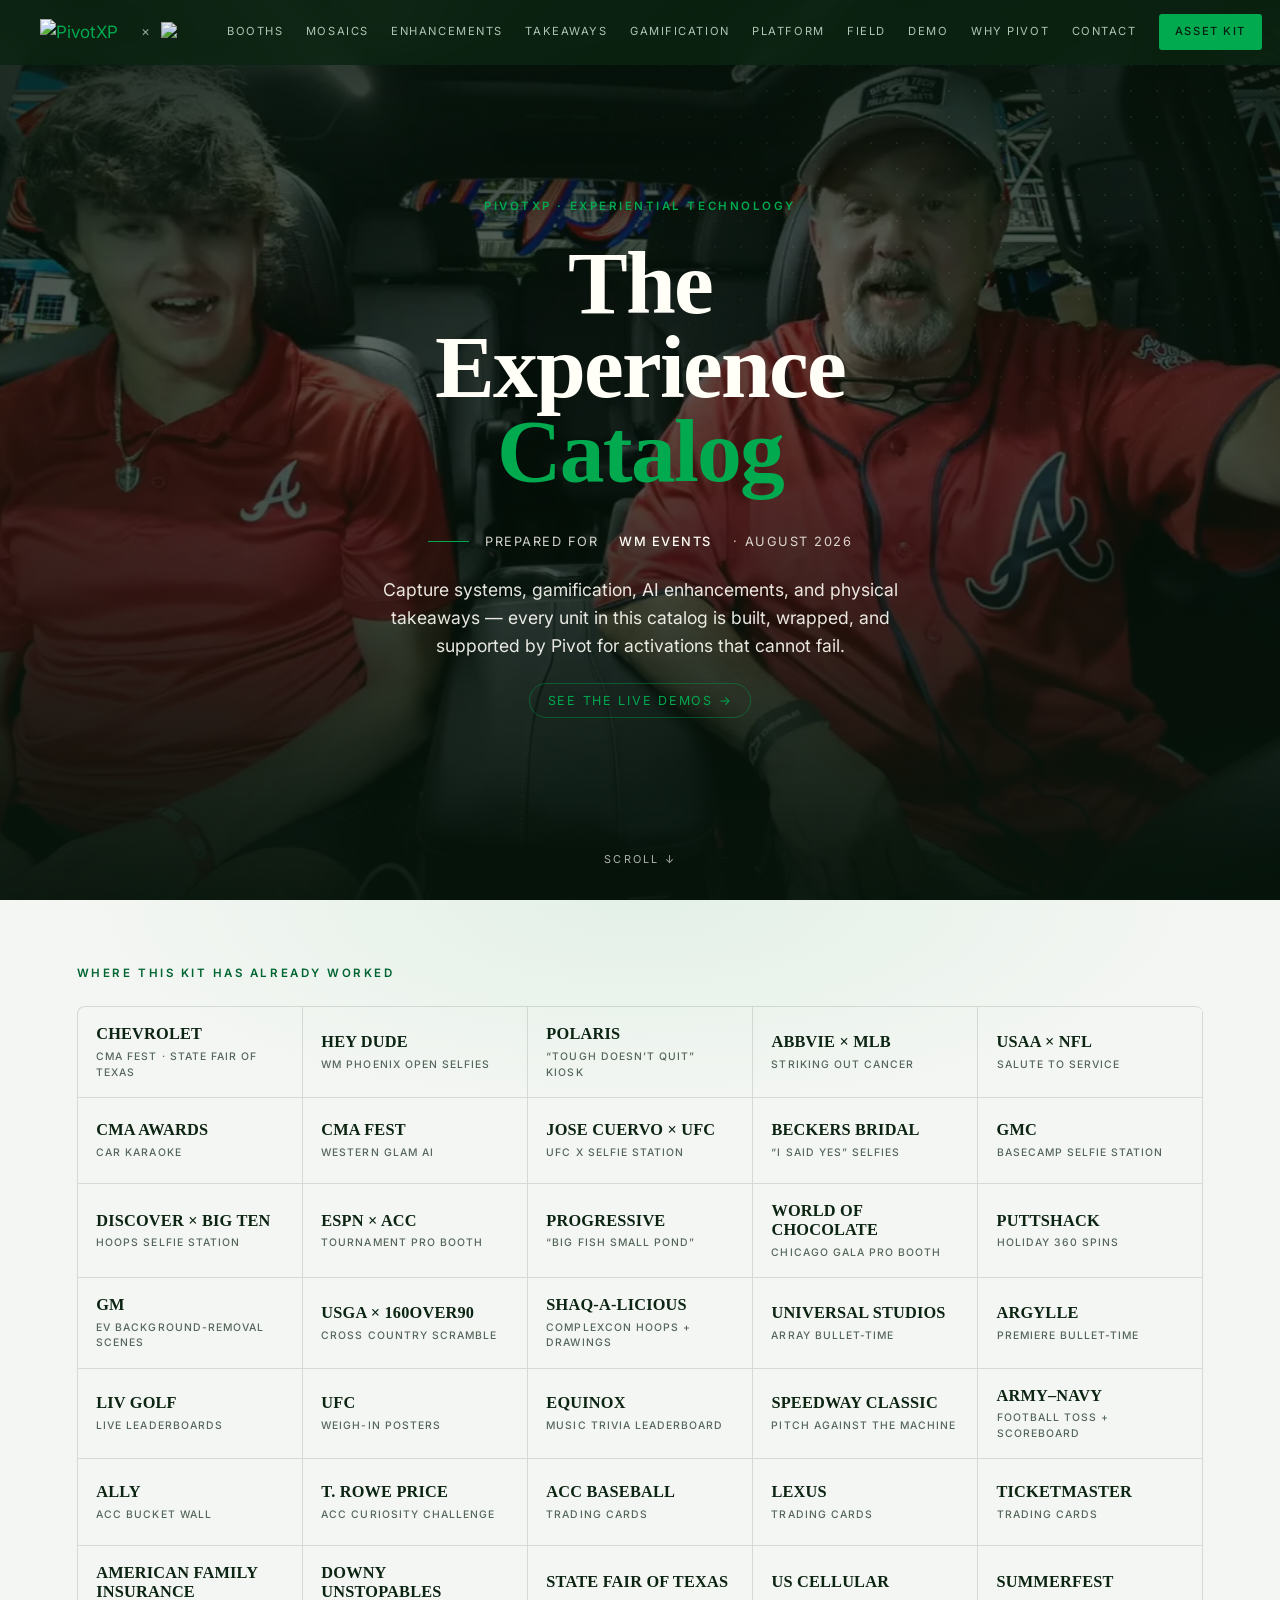
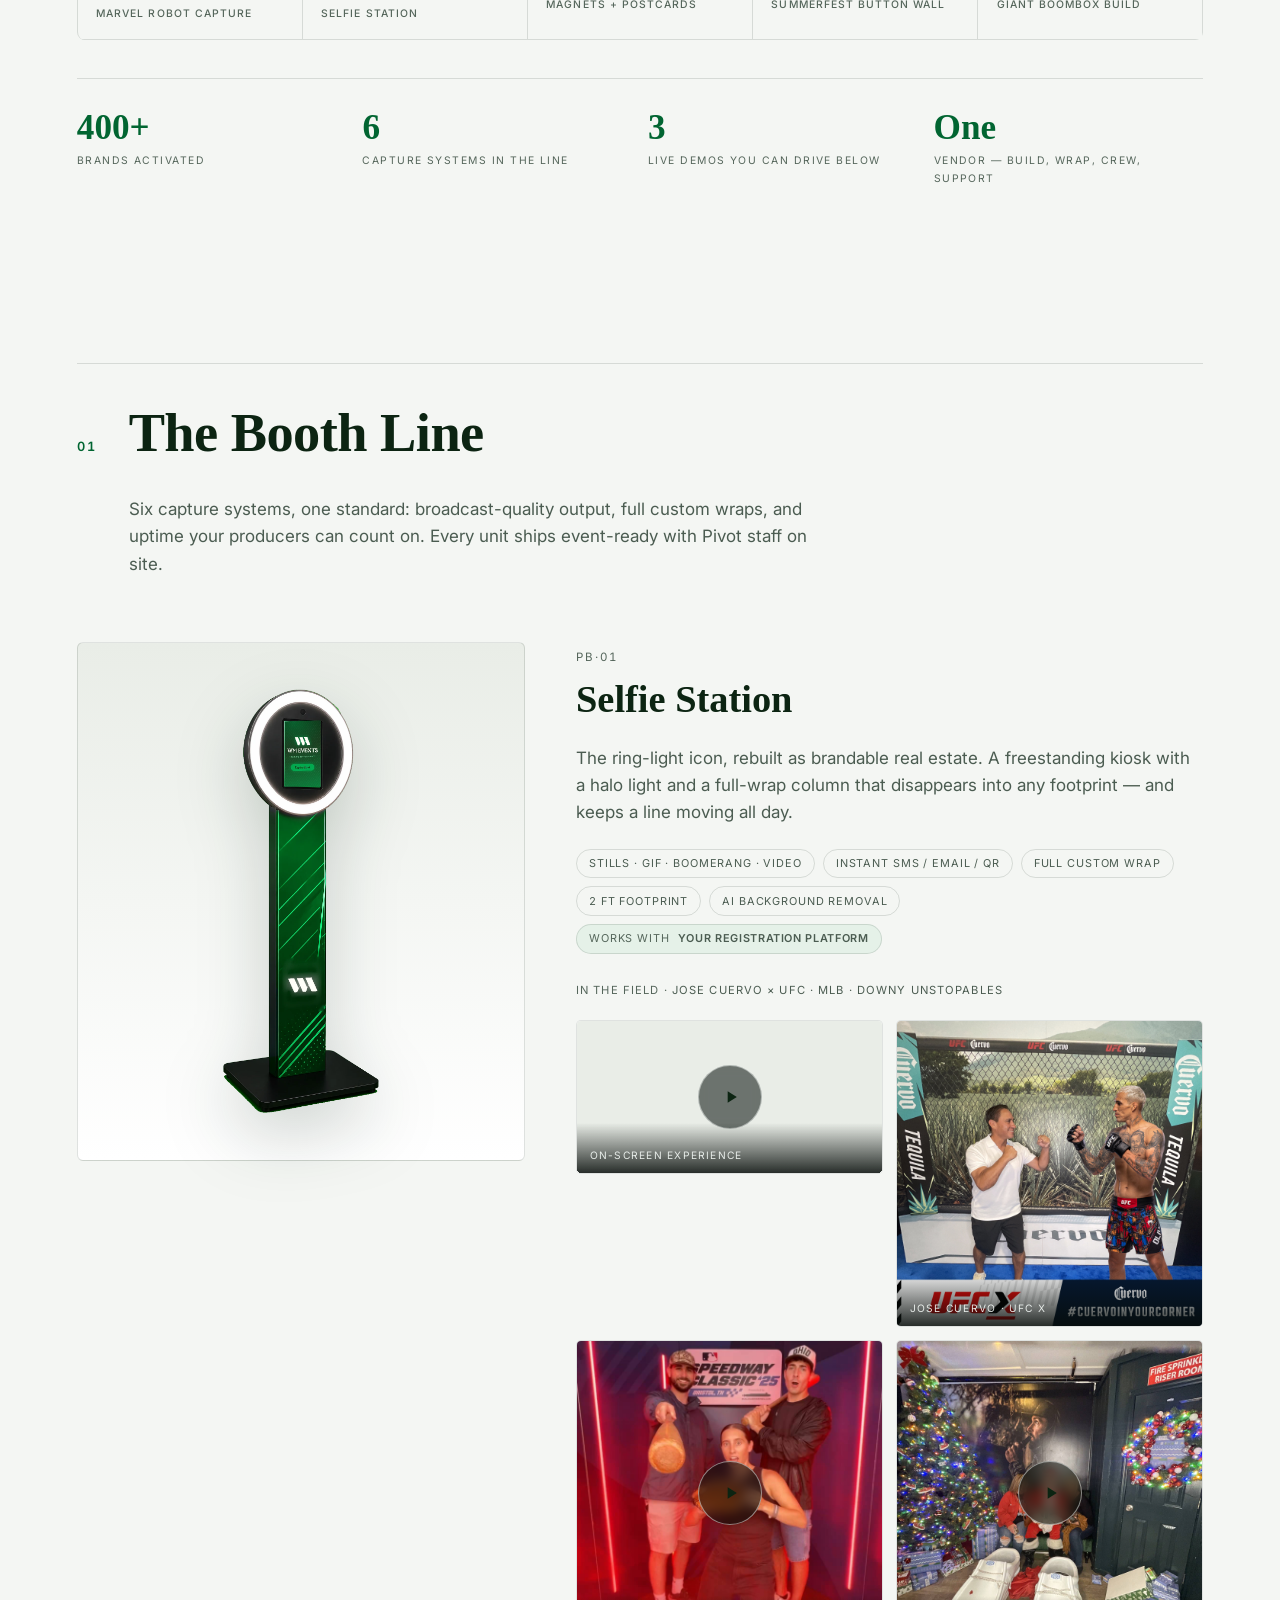
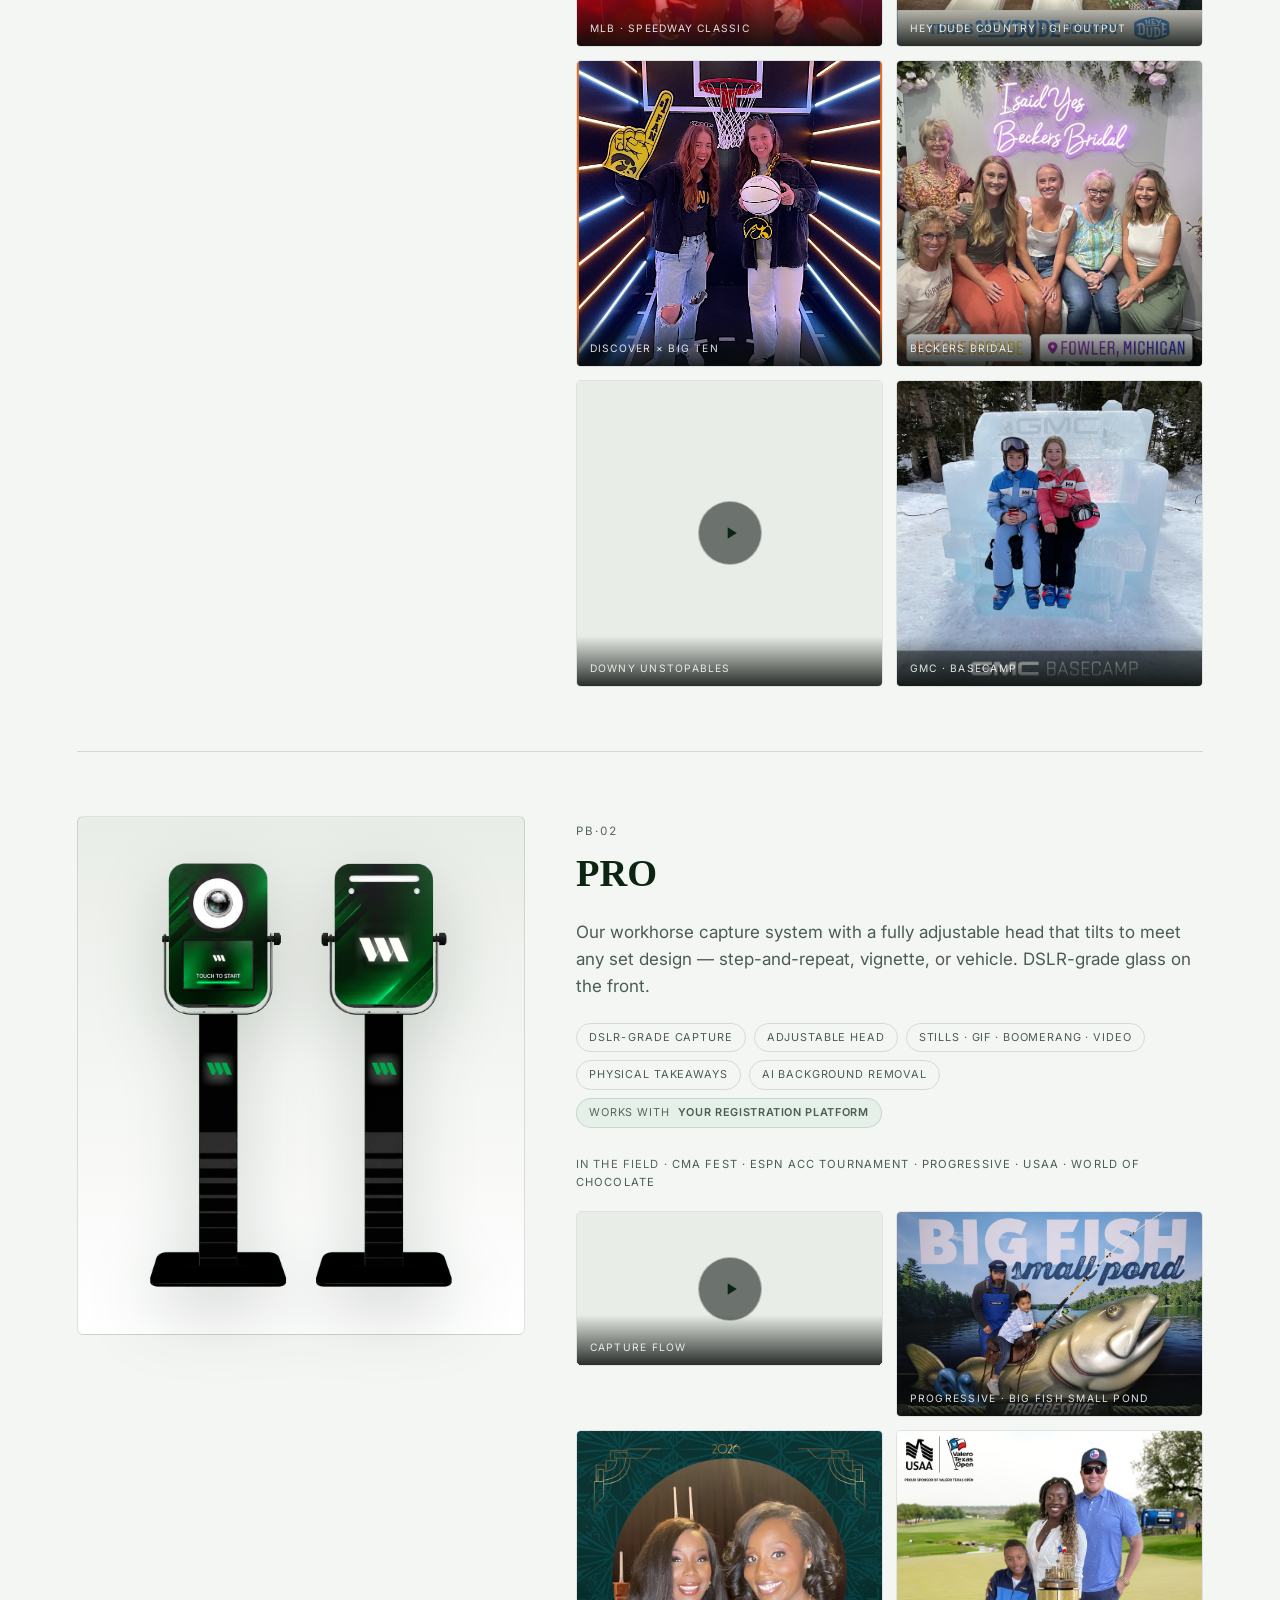
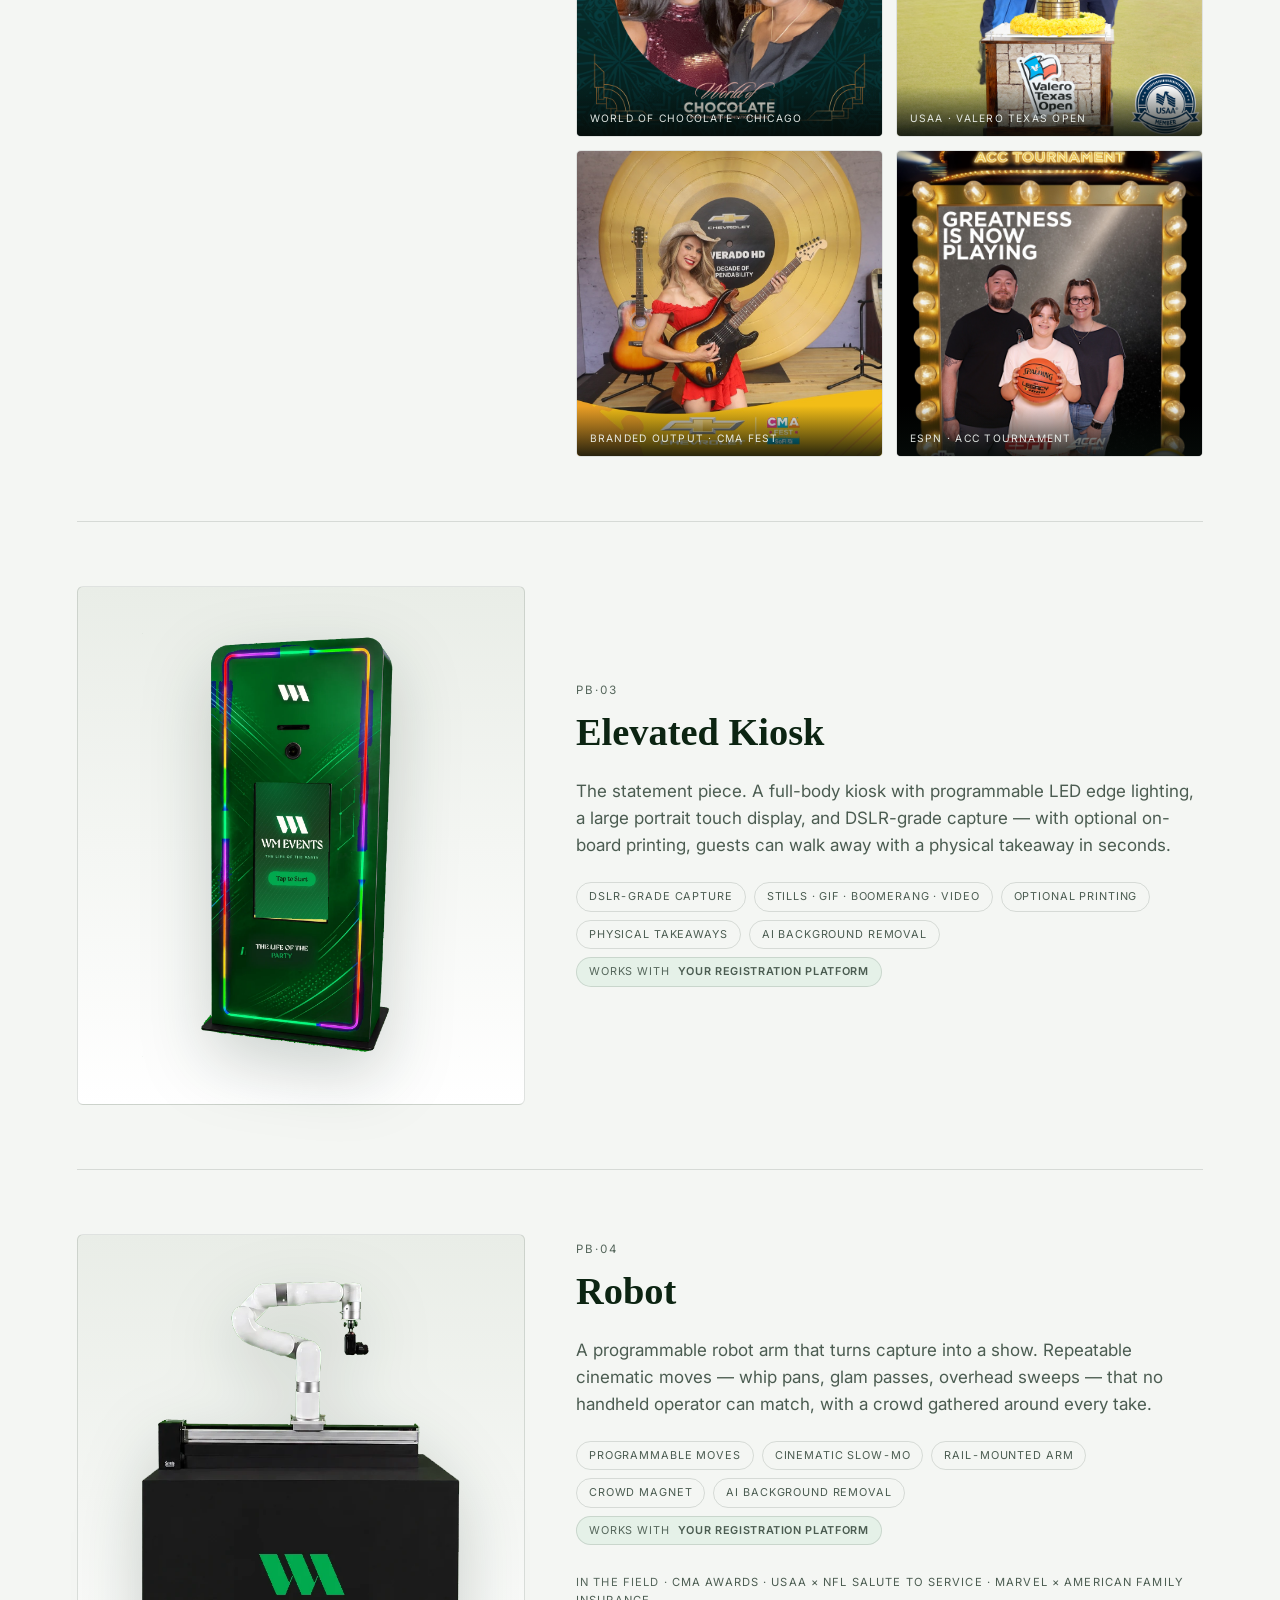
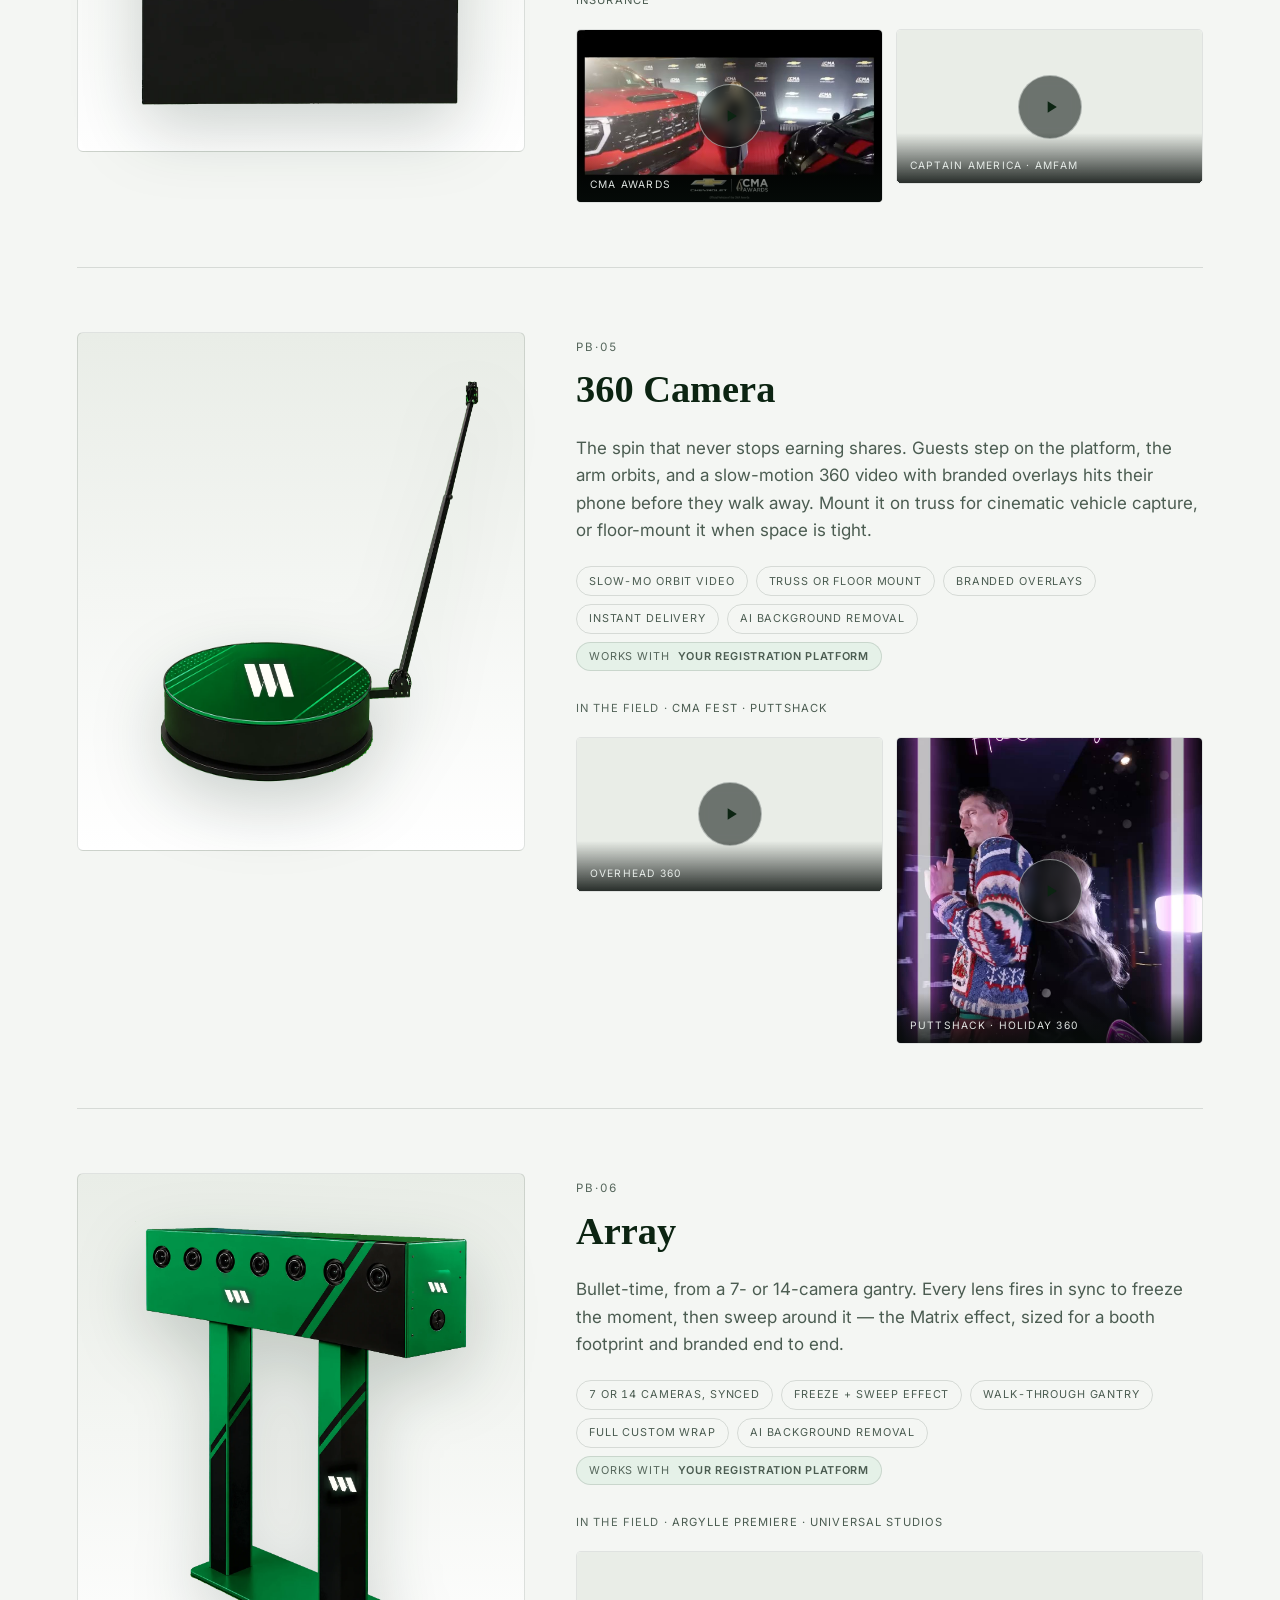
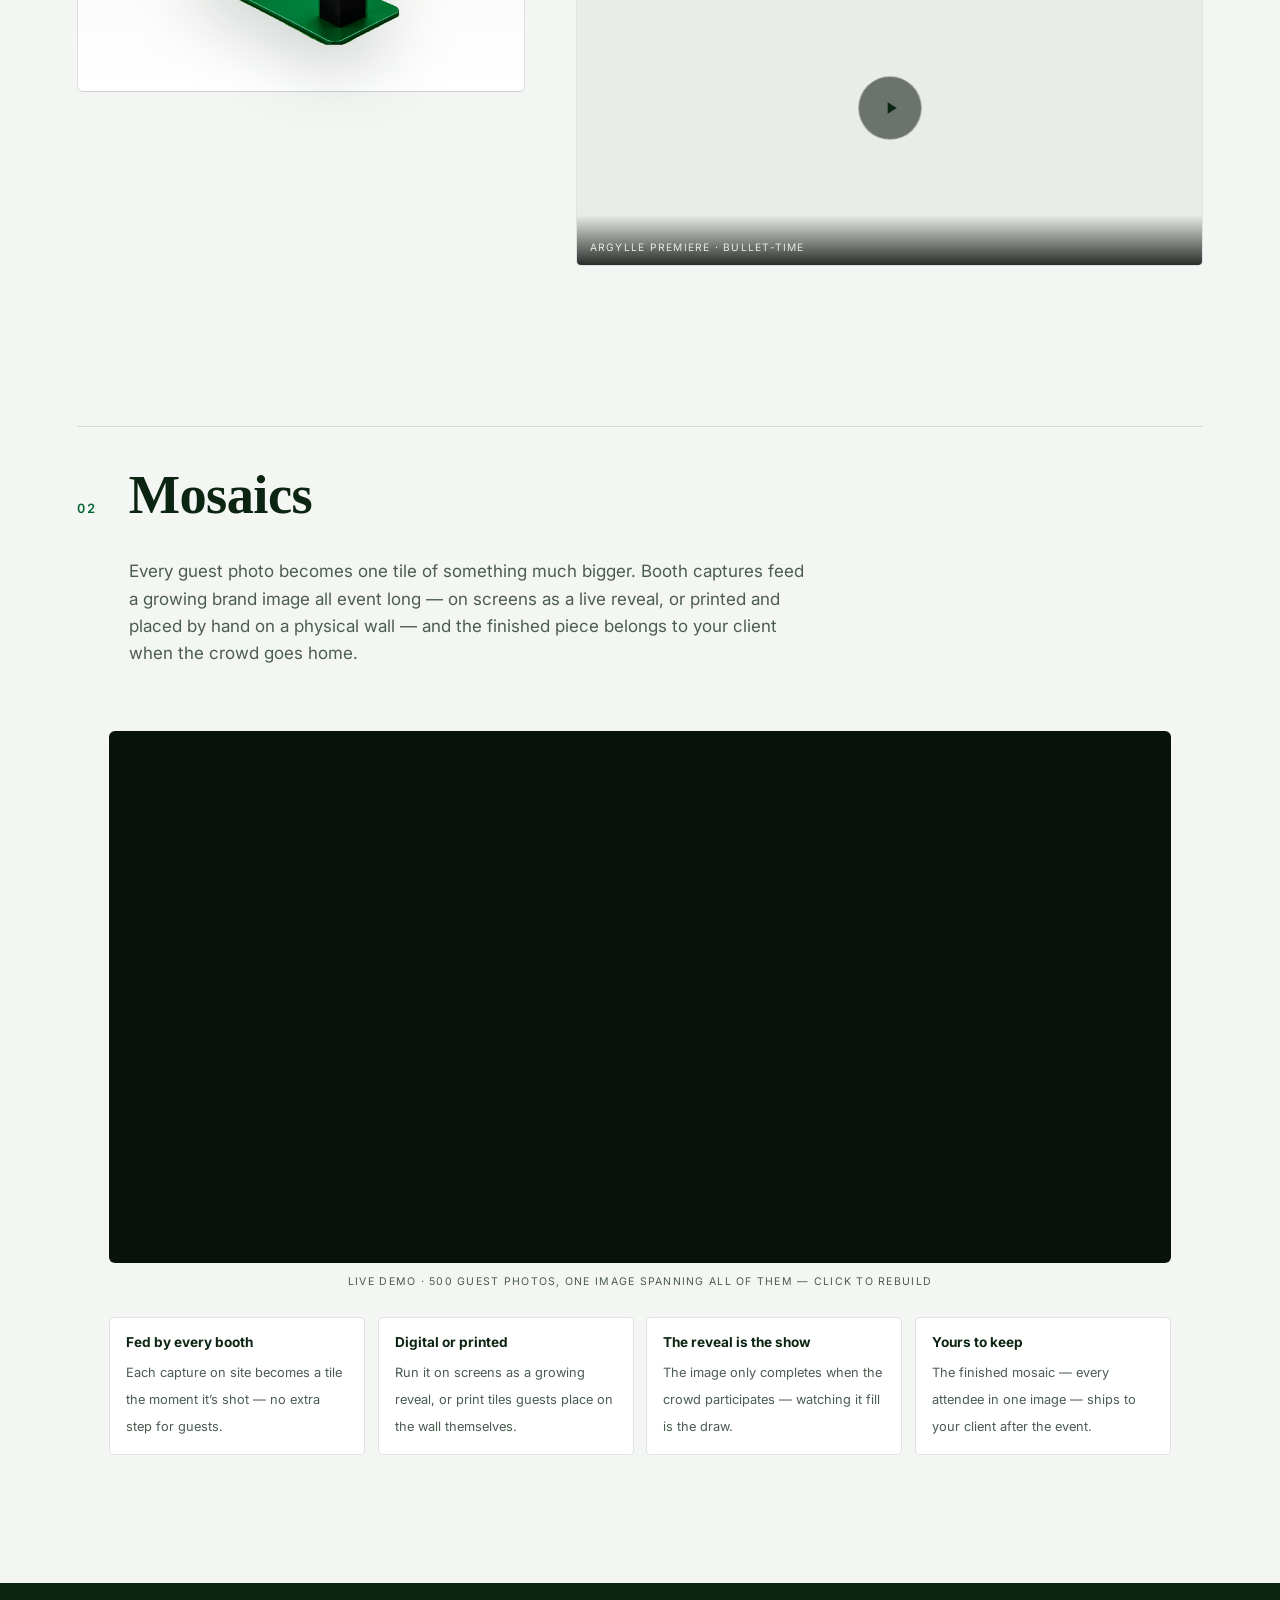
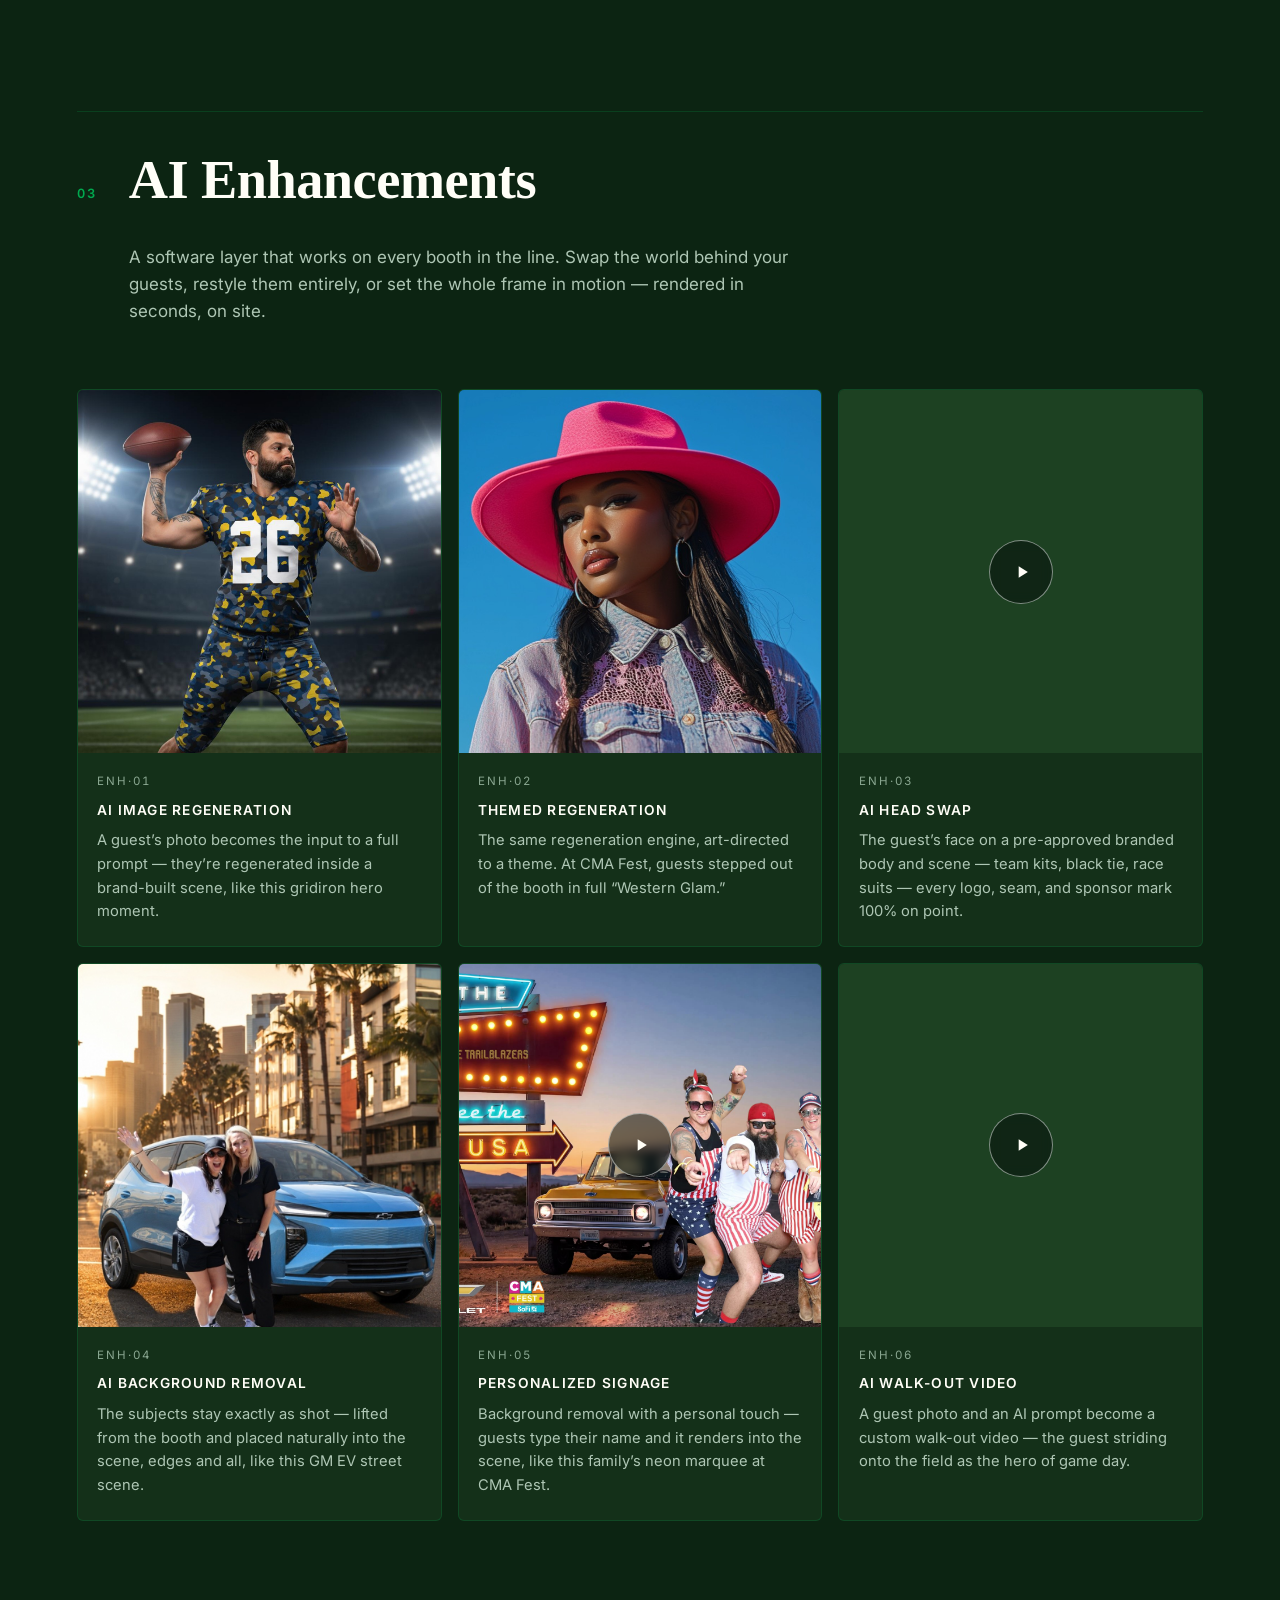
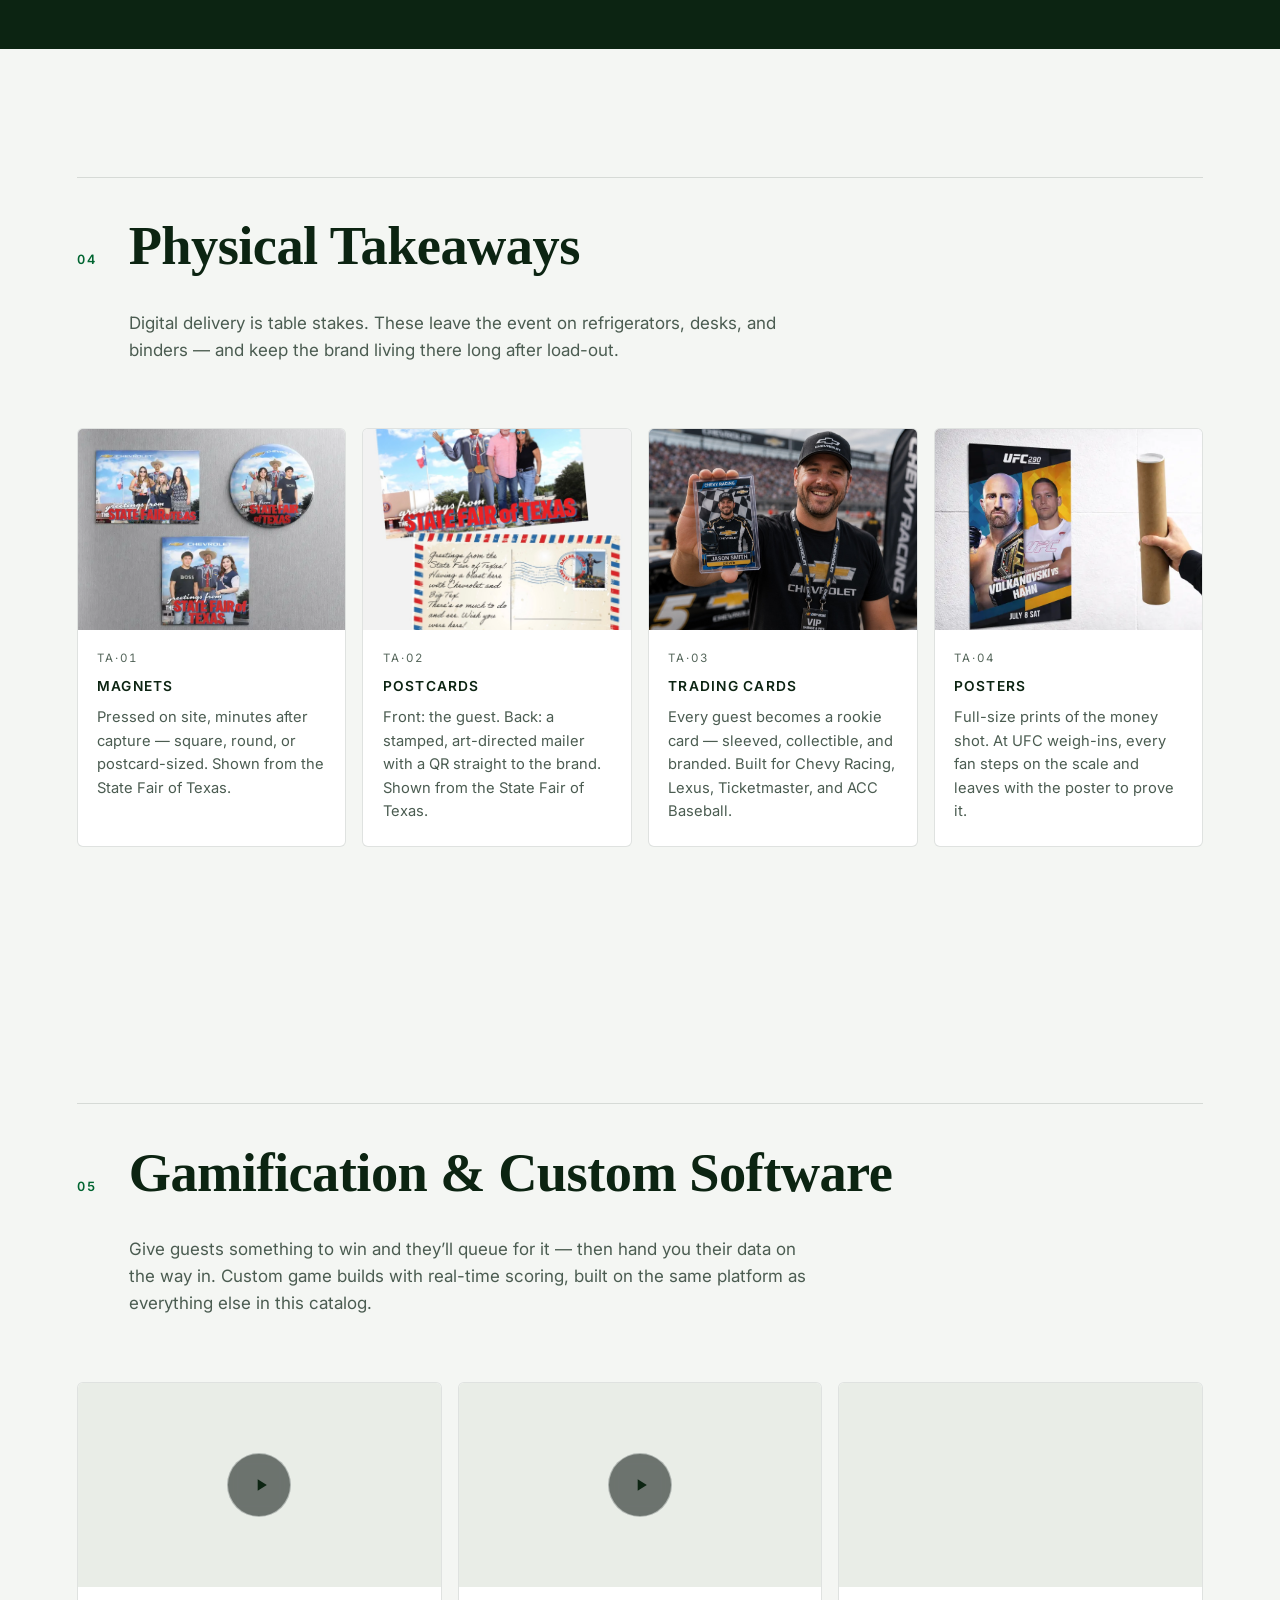
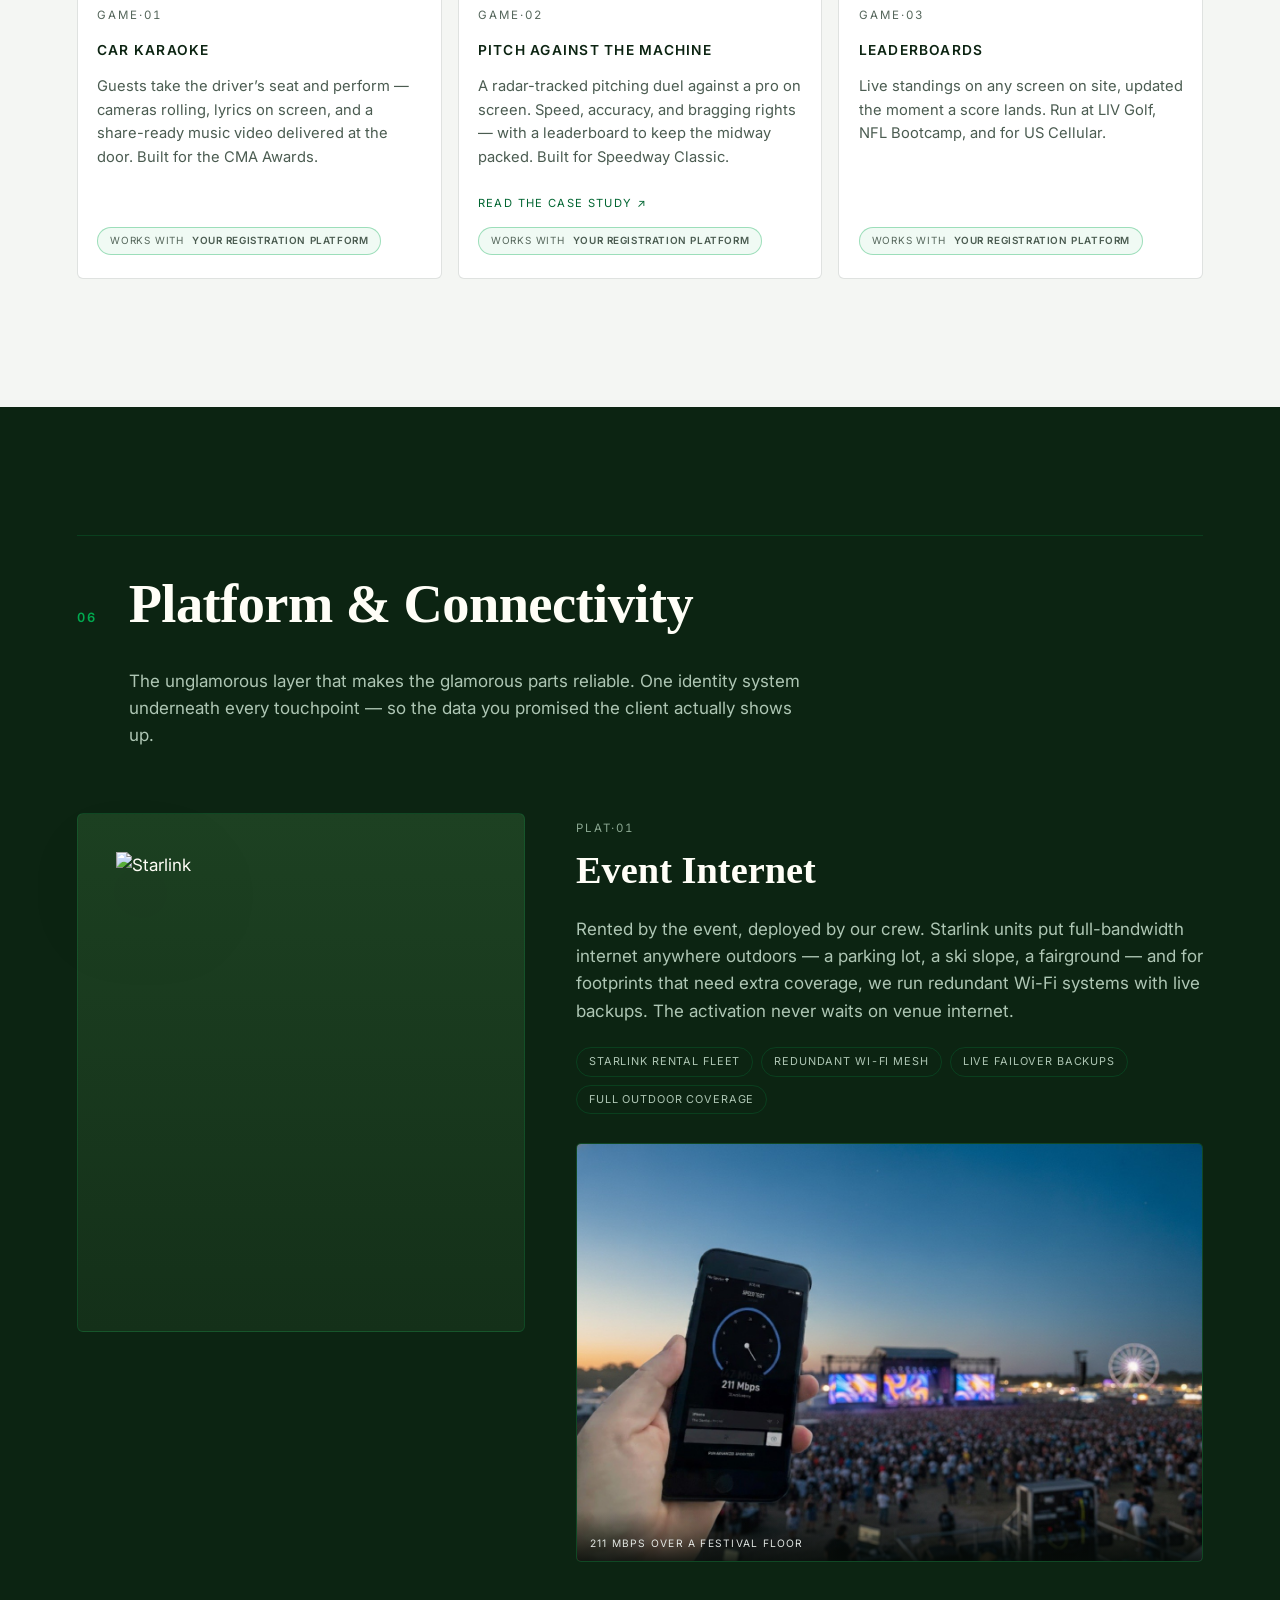
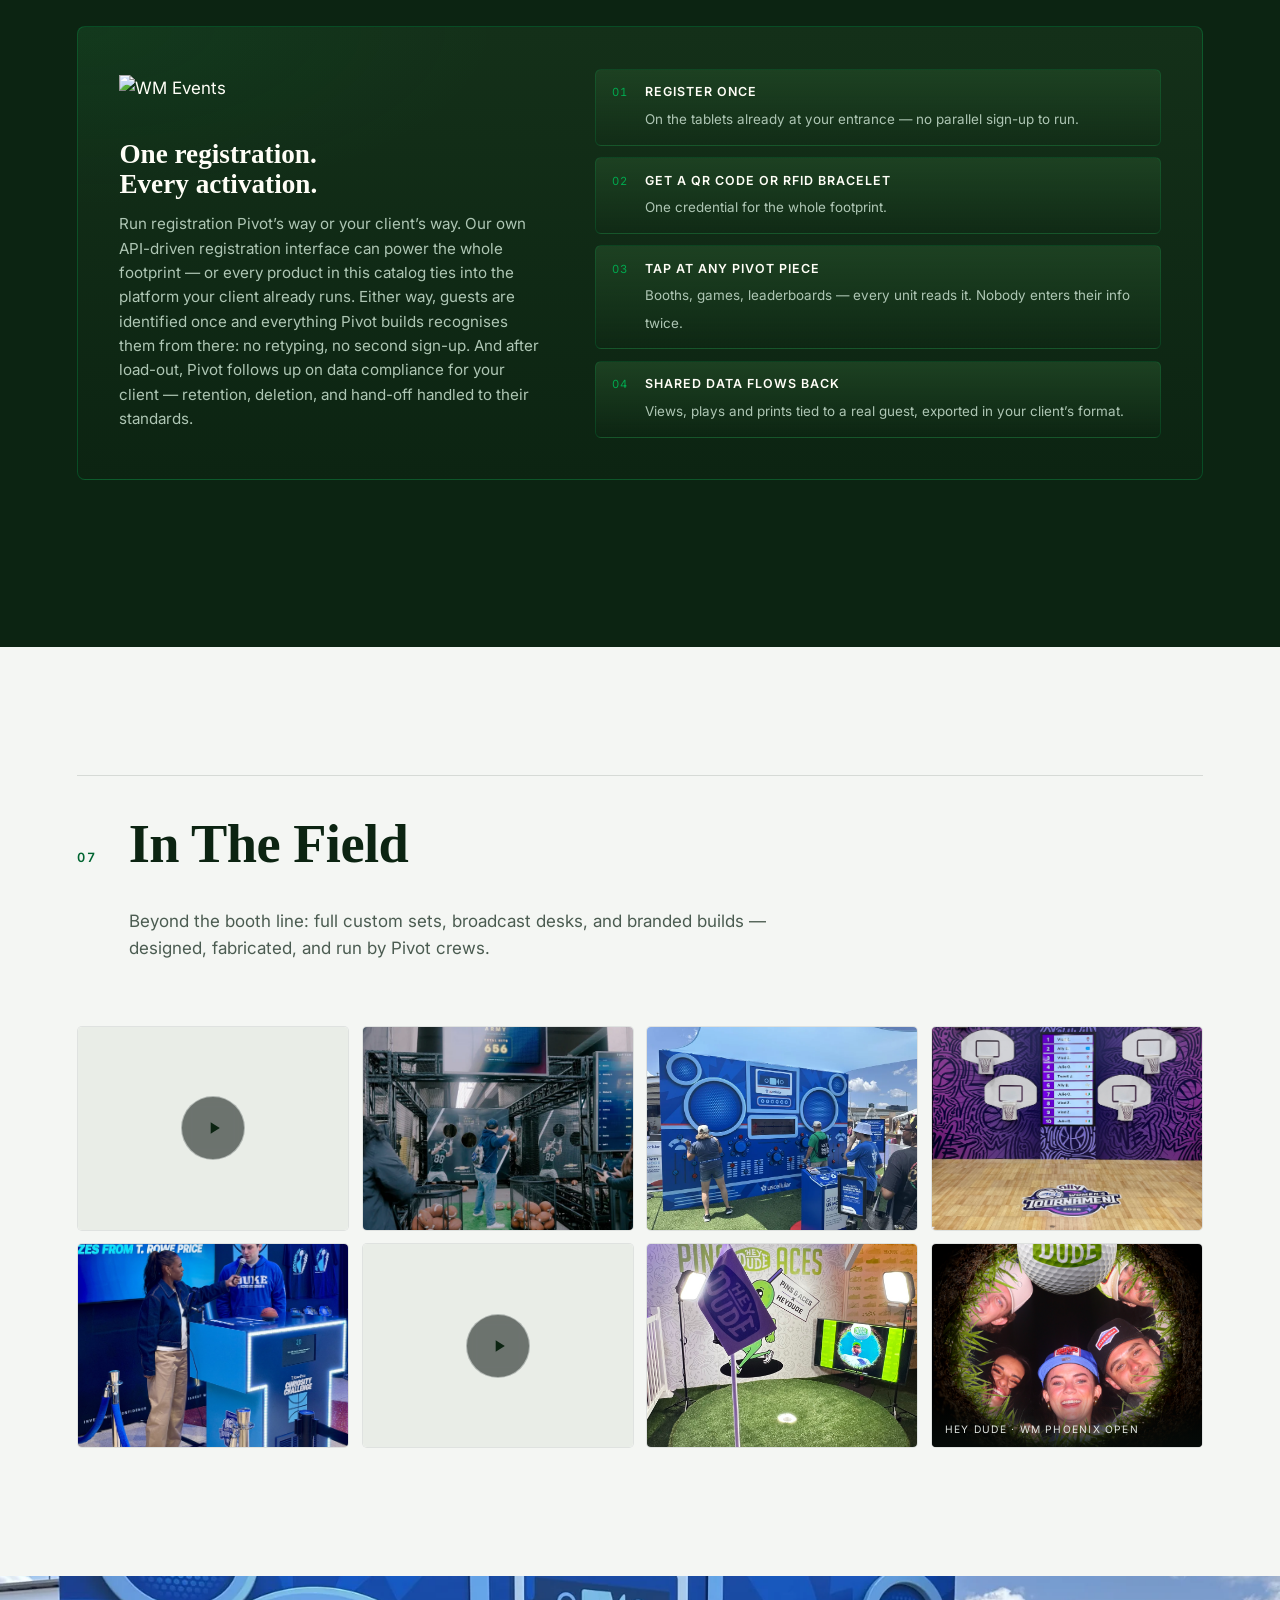
==== commit 5aec1101: "Add USGA Cross Country Scramble and Shaq-A-Licious to Proof of Work Two new field case studies with " ====
--- a/index.html
+++ b/index.html
@@ -576,6 +576,8 @@
     <div><b>World of Chocolate</b><span>Chicago gala PRO booth</span></div>
     <div><b>Puttshack</b><span>Holiday 360 spins</span></div>
     <div><b>GM</b><span>EV background-removal scenes</span></div>
+    <div><b>USGA × 160over90</b><span>Cross Country Scramble</span></div>
+    <div><b>Shaq-A-Licious</b><span>ComplexCon hoops + drawings</span></div>
     <div><b>Universal Studios</b><span>Array bullet-time</span></div>
     <div><b>Argylle</b><span>Premiere bullet-time</span></div>
     <div><b>LIV Golf</b><span>Live leaderboards</span></div>
@@ -983,7 +985,7 @@
   <div class="sec-head reveal">
     <span class="num">08</span>
     <h2>Proof of Work</h2>
-    <p>Don’t take the catalog’s word for it. Five real client builds are below. Three run live on this page — drive them in your browser — and two come straight from the field.</p>
+    <p>Don’t take the catalog’s word for it. Seven real client builds are below. Three run live on this page — drive them in your browser — and four come straight from the field.</p>
   </div>
   <div class="proof-grid reveal">
     <div class="pg-copy">
@@ -1096,6 +1098,46 @@
         <figure class="sq"><img src="assets/img/usmode-4.jpg" alt="The full US Mode footprint at Summerfest under shade sails with crowd all around" loading="lazy" width="1400" height="1050"><figcaption>The footprint at Summerfest</figcaption></figure>
       </div>
       <p class="pg-cap">Built for UScellular with rEvolution — run entirely on local hardware</p>
+    </div>
+  </div>
+
+  <div class="proof-grid flip reveal">
+    <div class="pg-copy">
+      <span class="kicker">Case study · USGA × 160over90 · U.S. Open Championships</span>
+      <h3>20,000 swings.<br>One trip across America.</h3>
+      <p>With the U.S. Women’s and Men’s Opens held on opposite coasts, Pivot partnered with 160over90 and the USGA to connect them: the Cross Country Scramble. Golf simulators traveled to events across the country, and every swing’s distance — entered on tablets at each stop — pushed one shared ball further along a journey across America. Each leg rendered the region the ball was passing through, from boardwalk piers to desert rock, so players always hit from wherever the country’s ball had reached. Crossing coast to coast took more than 20,000 swings.</p>
+      <div class="pg-stats">
+        <div class="s"><b>20,000+</b><span>Swings to cross America</span></div>
+        <div class="s"><b>Coast to coast</b><span>One shared journey</span></div>
+        <div class="s"><b>2</b><span>U.S. Open championships</span></div>
+        <div class="s"><b>Regional</b><span>Backdrops for every leg</span></div>
+      </div>
+    </div>
+    <div class="pg-unit">
+      <div class="media" style="grid-template-columns:1fr">
+        <figure class="vwrap"><video preload="none" data-poster="assets/poster/proof-scramble.jpg" src="assets/video/proof-scramble.mp4" playsinline width="1600" height="847"></video><span class="playbtn"><svg viewBox="0 0 24 24"><path d="M8 5v14l11-7z"/></svg></span><figcaption>The simulator screen · Santa Monica leg</figcaption></figure>
+      </div>
+      <p class="pg-cap">Every swing, logged on a tablet, moves the shared ball across the map</p>
+    </div>
+  </div>
+
+  <div class="proof-grid reveal">
+    <div class="pg-copy">
+      <span class="kicker">Case study · Shaq-A-Licious · ComplexCon</span>
+      <h3>30 seconds of hoops.<br>Sneakers on the line.</h3>
+      <p>To launch Shaq-A-Licious XL Gummies at ComplexCon, guests got 30 seconds to sink as many baskets as they could. Pivot’s software scored every run, dropped each player into that hour’s drawing for a pair of Shaq sneakers, and texted winners automatically at the top of every hour — with a hand-painted artist pair going to the day’s top score at close. Everyone else got a follow-up text daring them to come back and beat their number, and those replays kept pulling traffic back into the brand’s footprint all convention long.</p>
+      <div class="pg-stats">
+        <div class="s"><b>30 sec</b><span>On the clock</span></div>
+        <div class="s"><b>Hourly</b><span>Sneaker drawings, auto-texted</span></div>
+        <div class="s"><b>Daily</b><span>Hand-painted grand prize</span></div>
+        <div class="s"><b>Replay texts</b><span>Drove return booth traffic</span></div>
+      </div>
+    </div>
+    <div class="pg-unit">
+      <div class="media" style="grid-template-columns:1fr">
+        <figure class="vwrap sq"><video preload="none" data-poster="assets/poster/proof-shaq.jpg" src="assets/video/proof-shaq.mp4" playsinline width="810" height="1440"></video><span class="playbtn"><svg viewBox="0 0 24 24"><path d="M8 5v14l11-7z"/></svg></span><figcaption>Live leaderboard · scores in, texts out</figcaption></figure>
+      </div>
+      <p class="pg-cap">Score entry, drawings, and winner texts — one piece of Pivot software</p>
     </div>
   </div>
 </section>
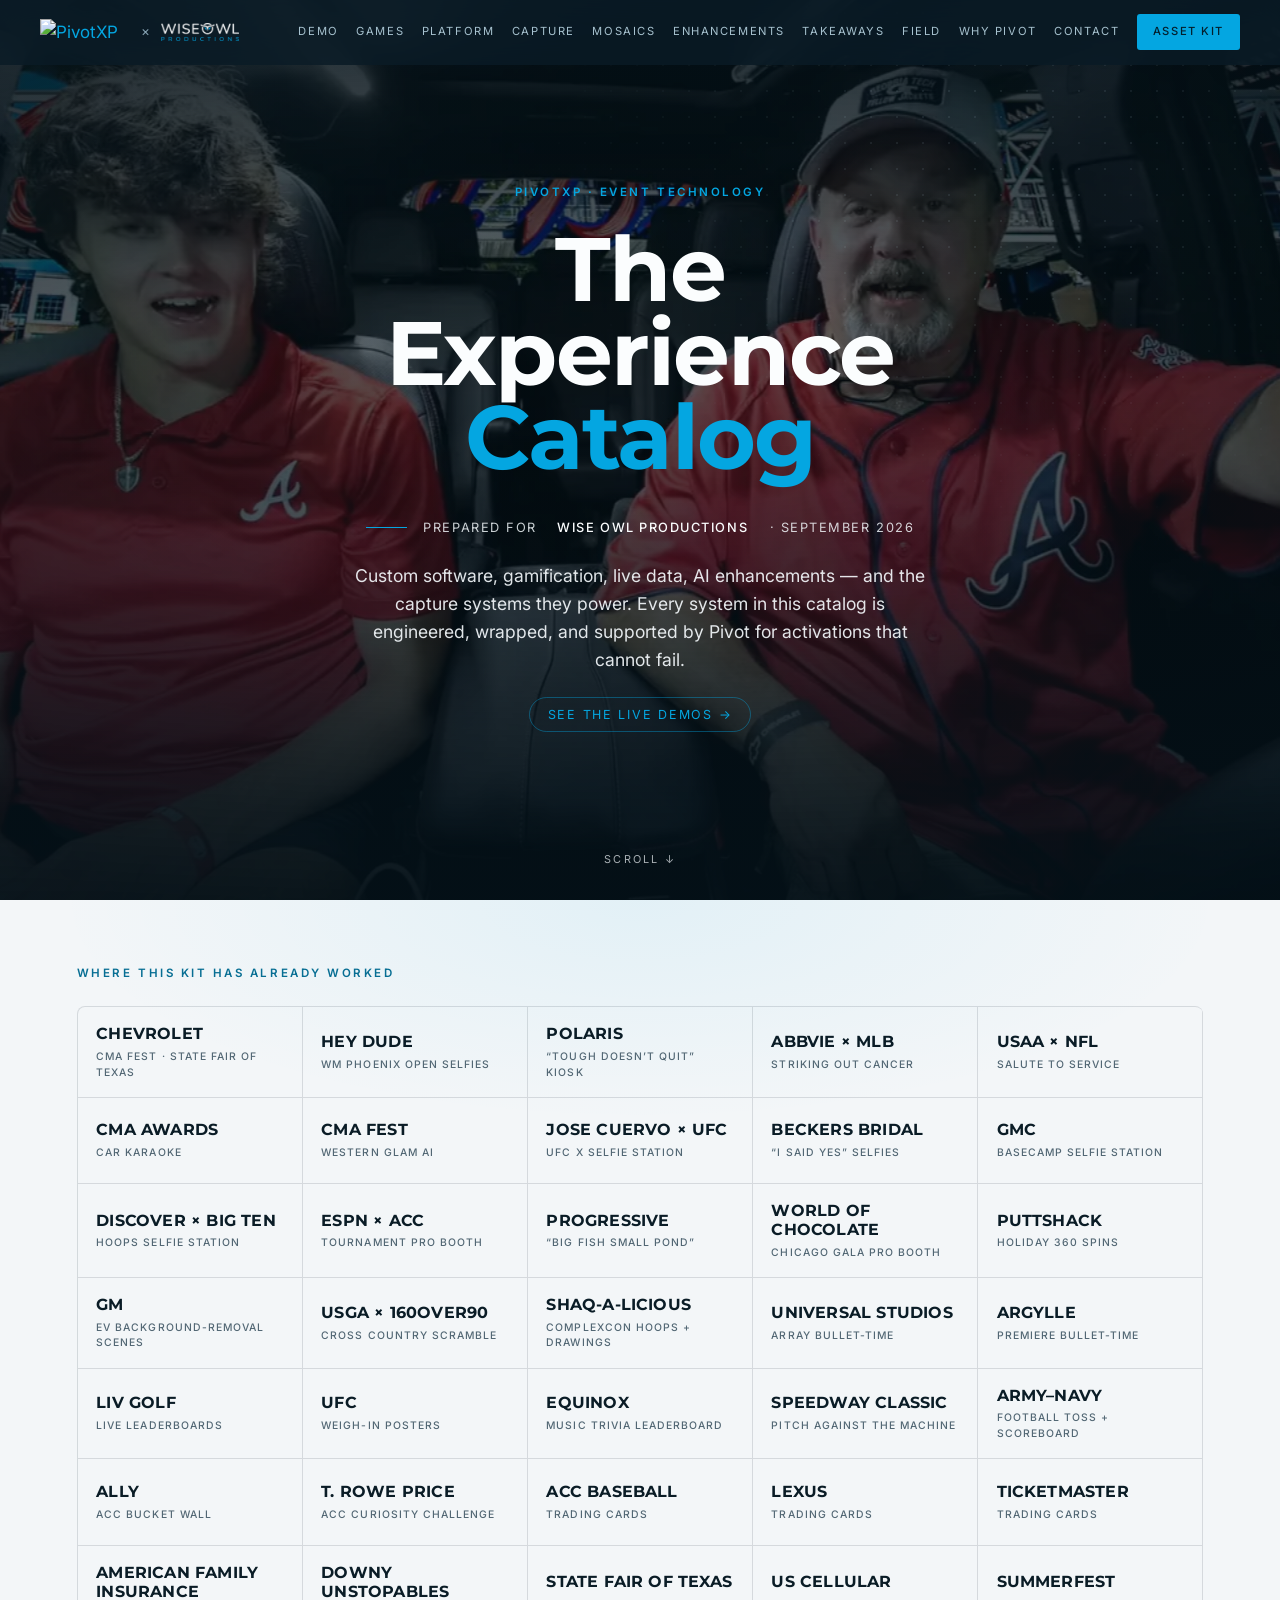
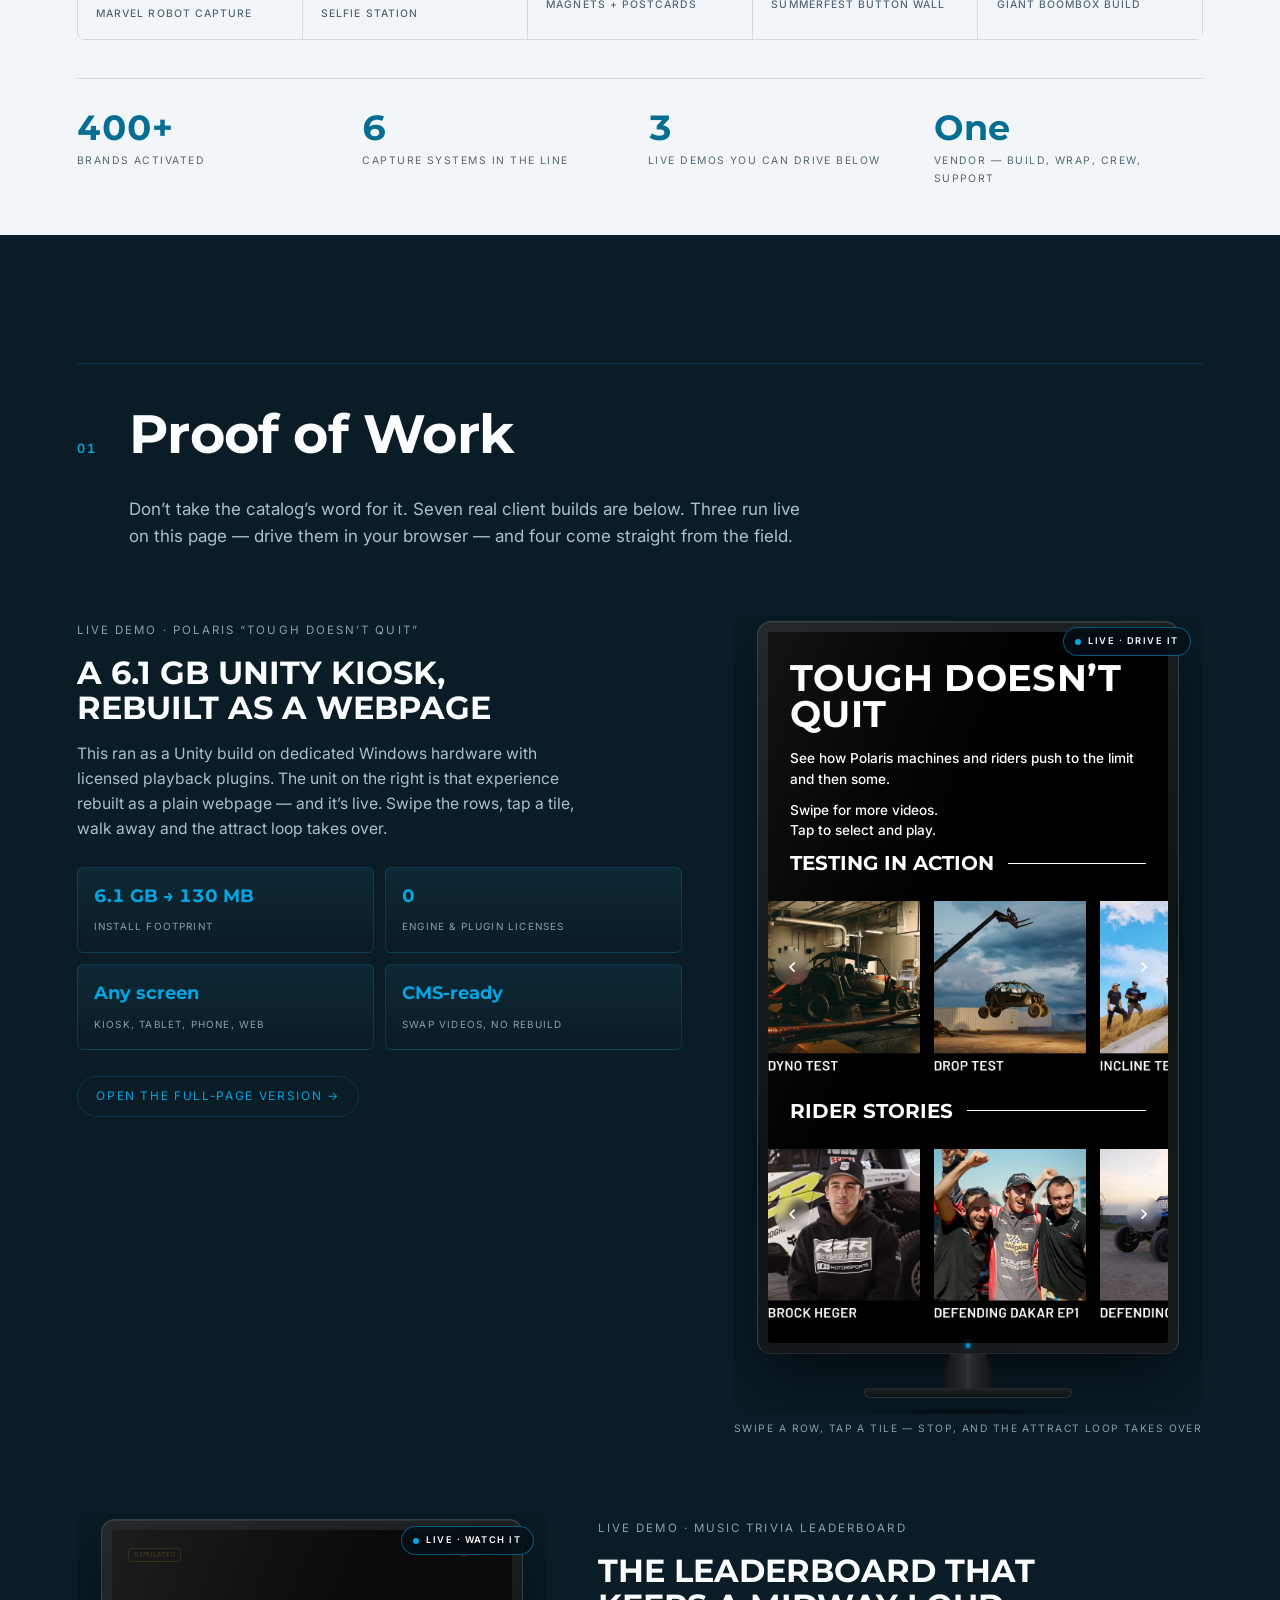
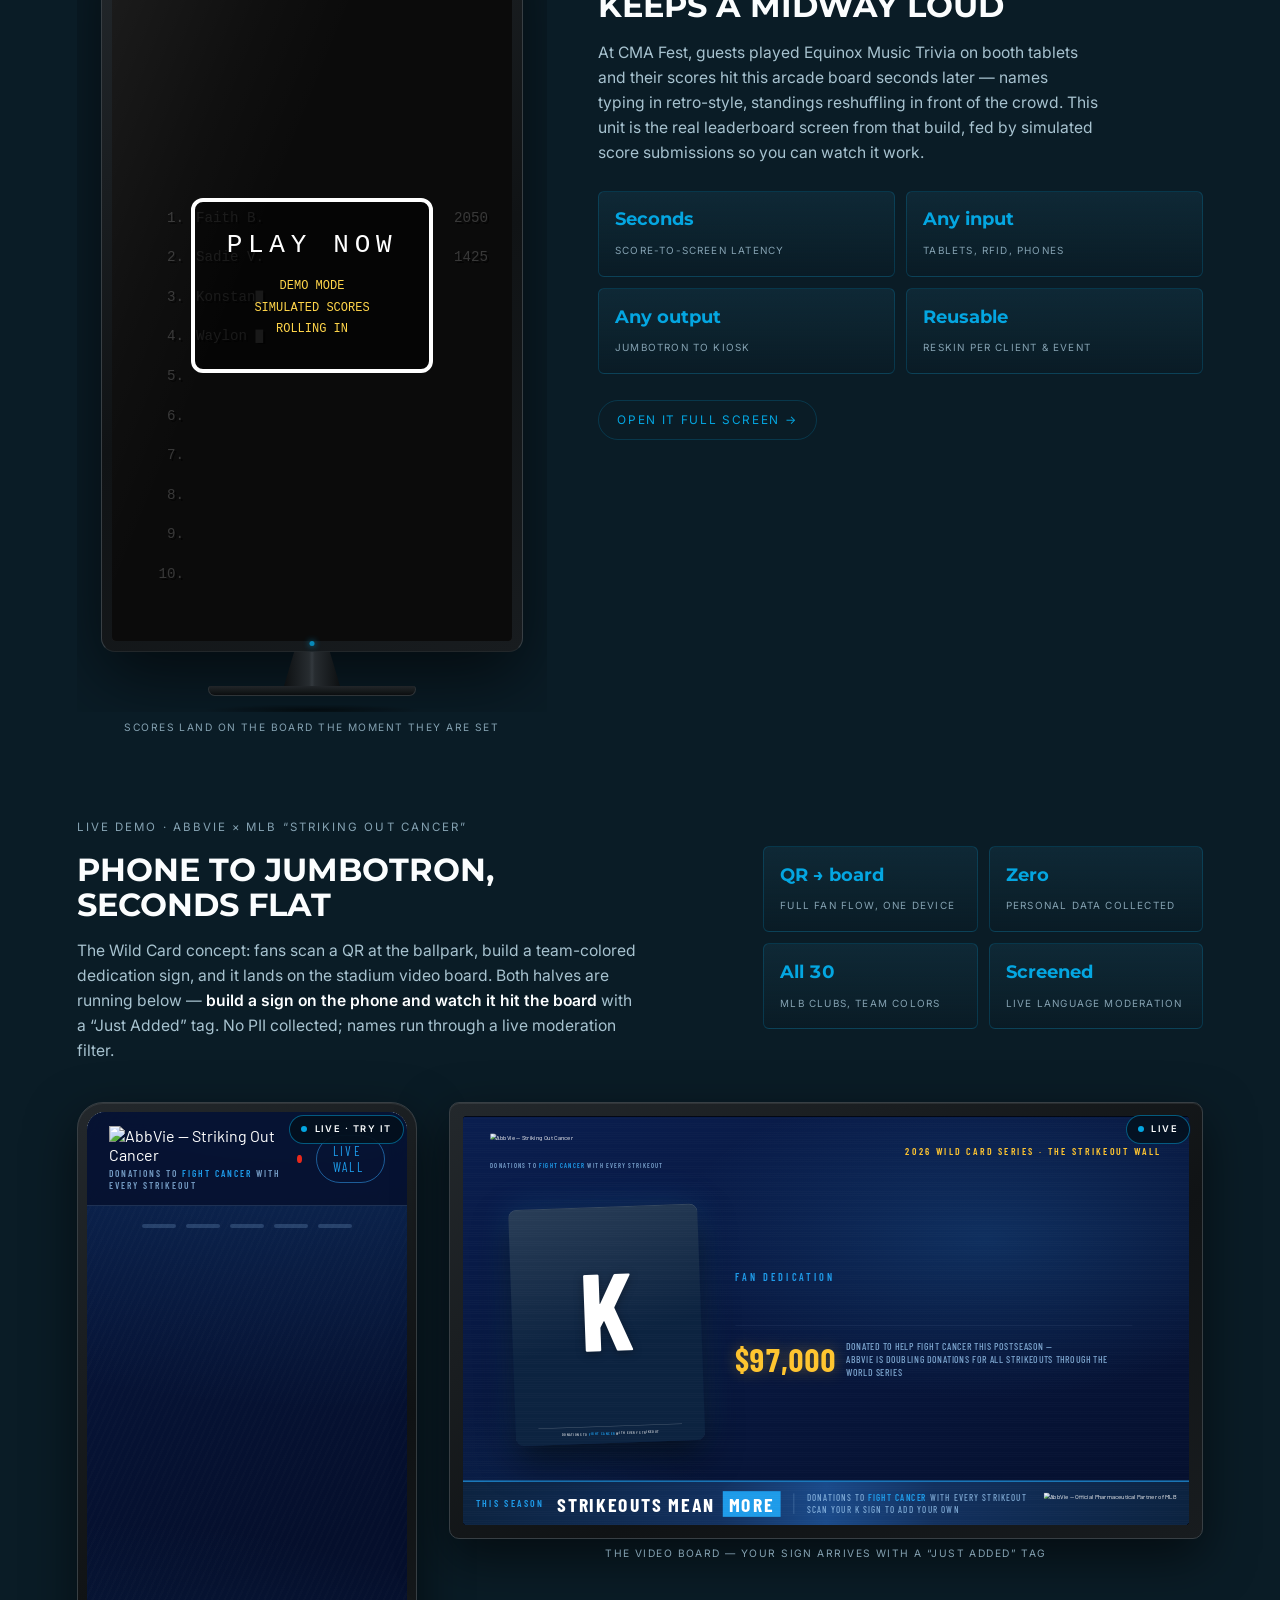
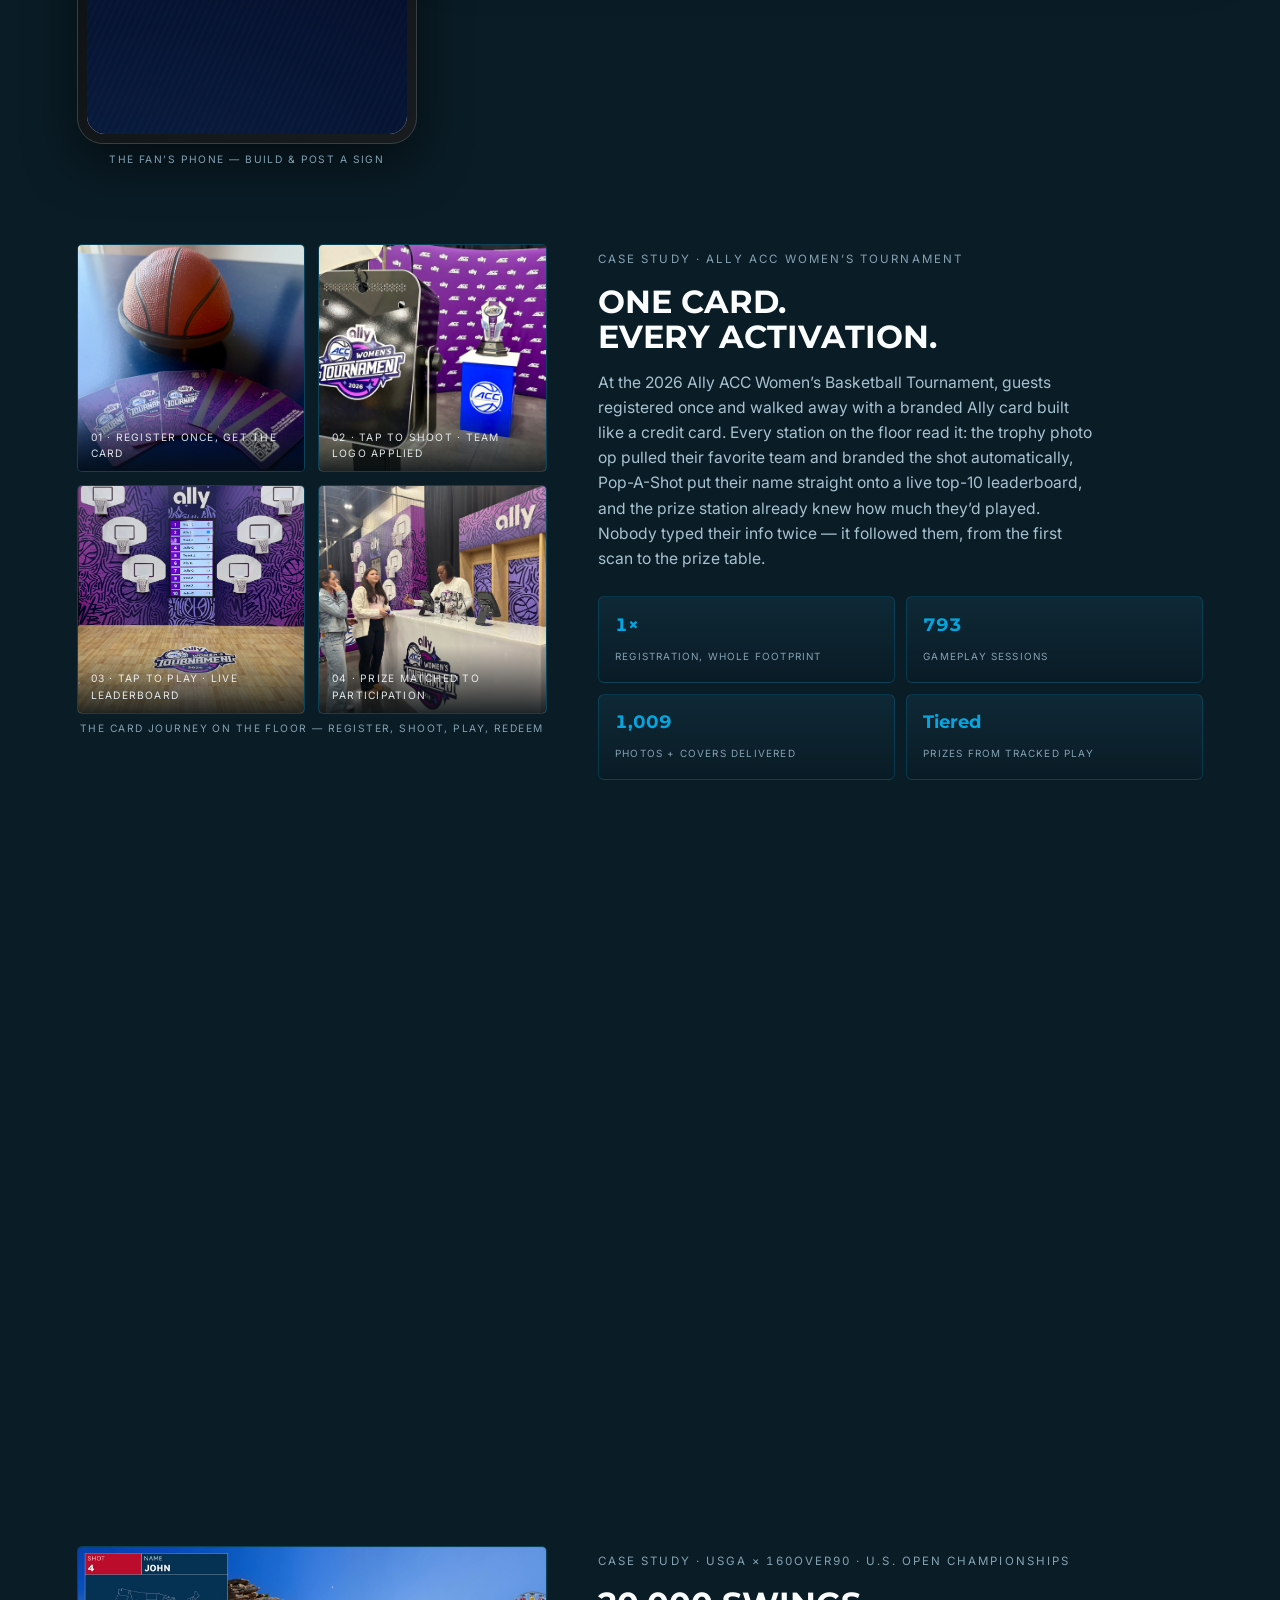
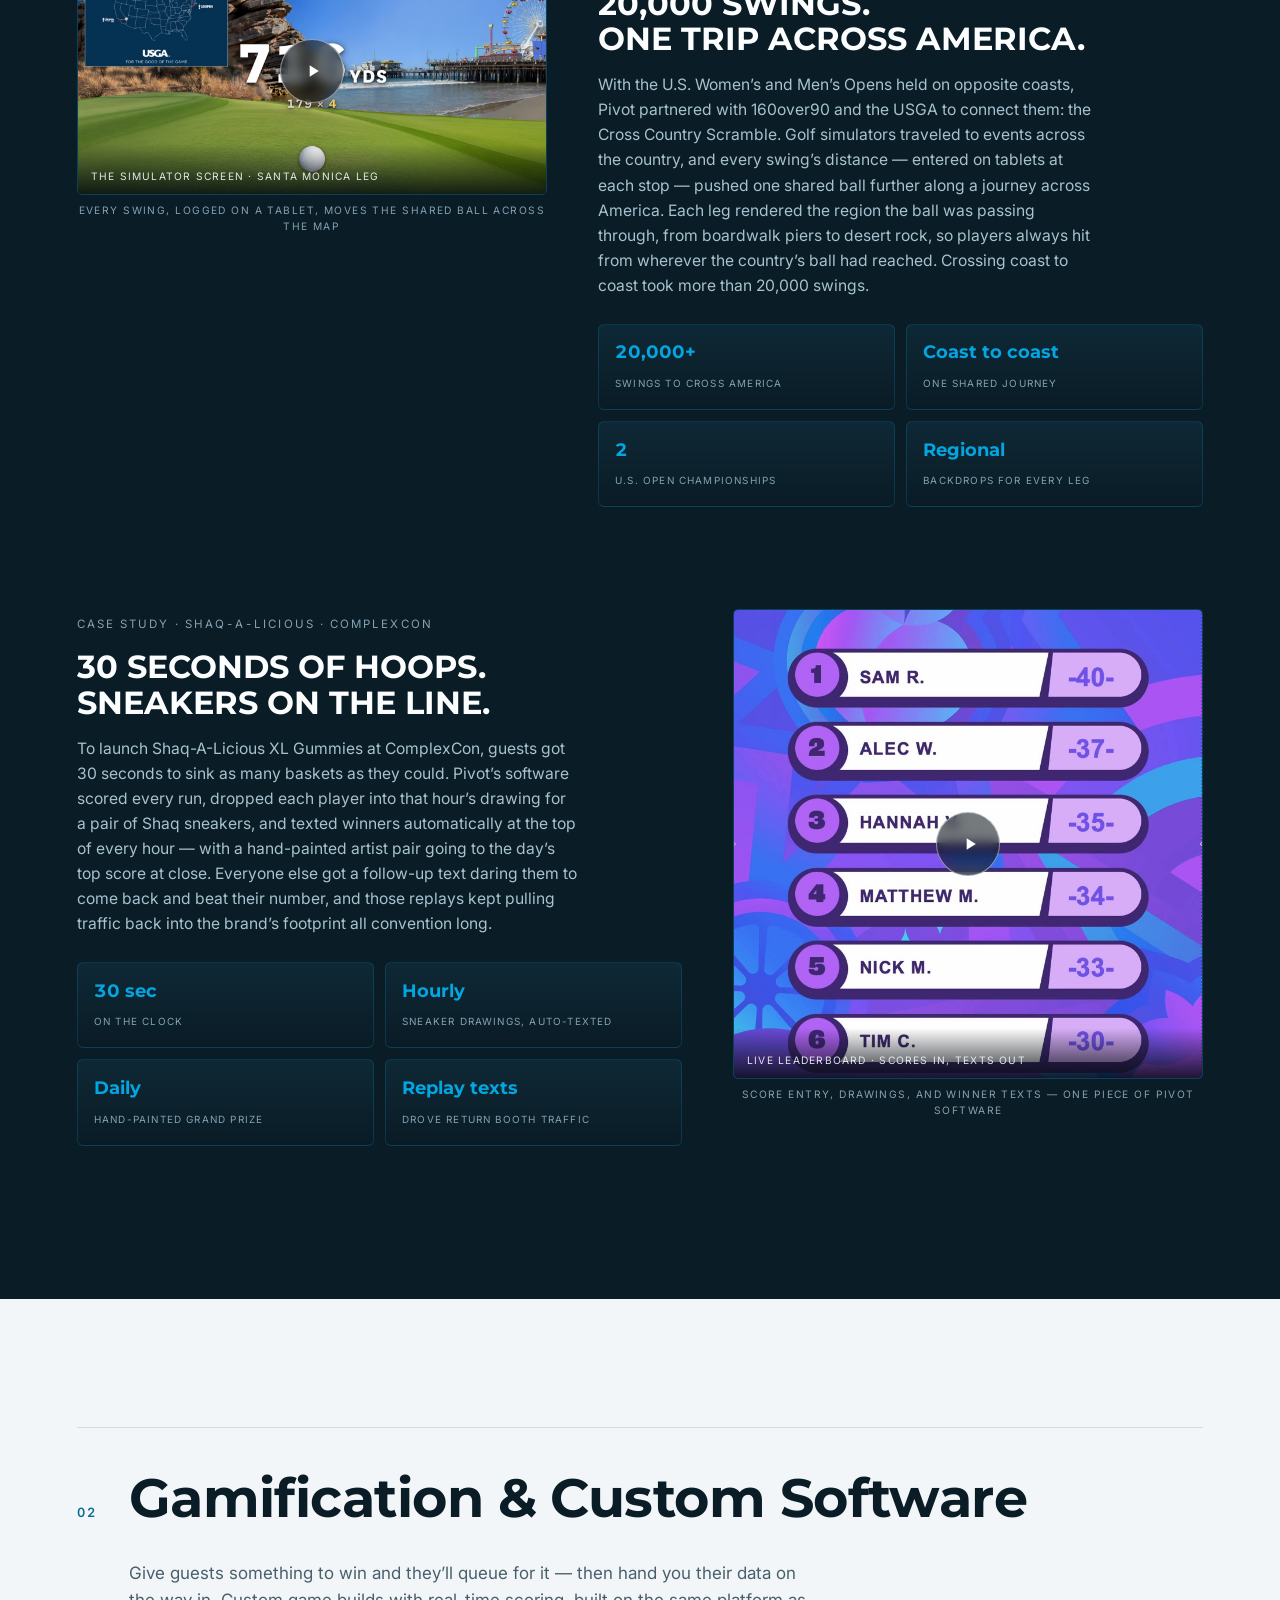
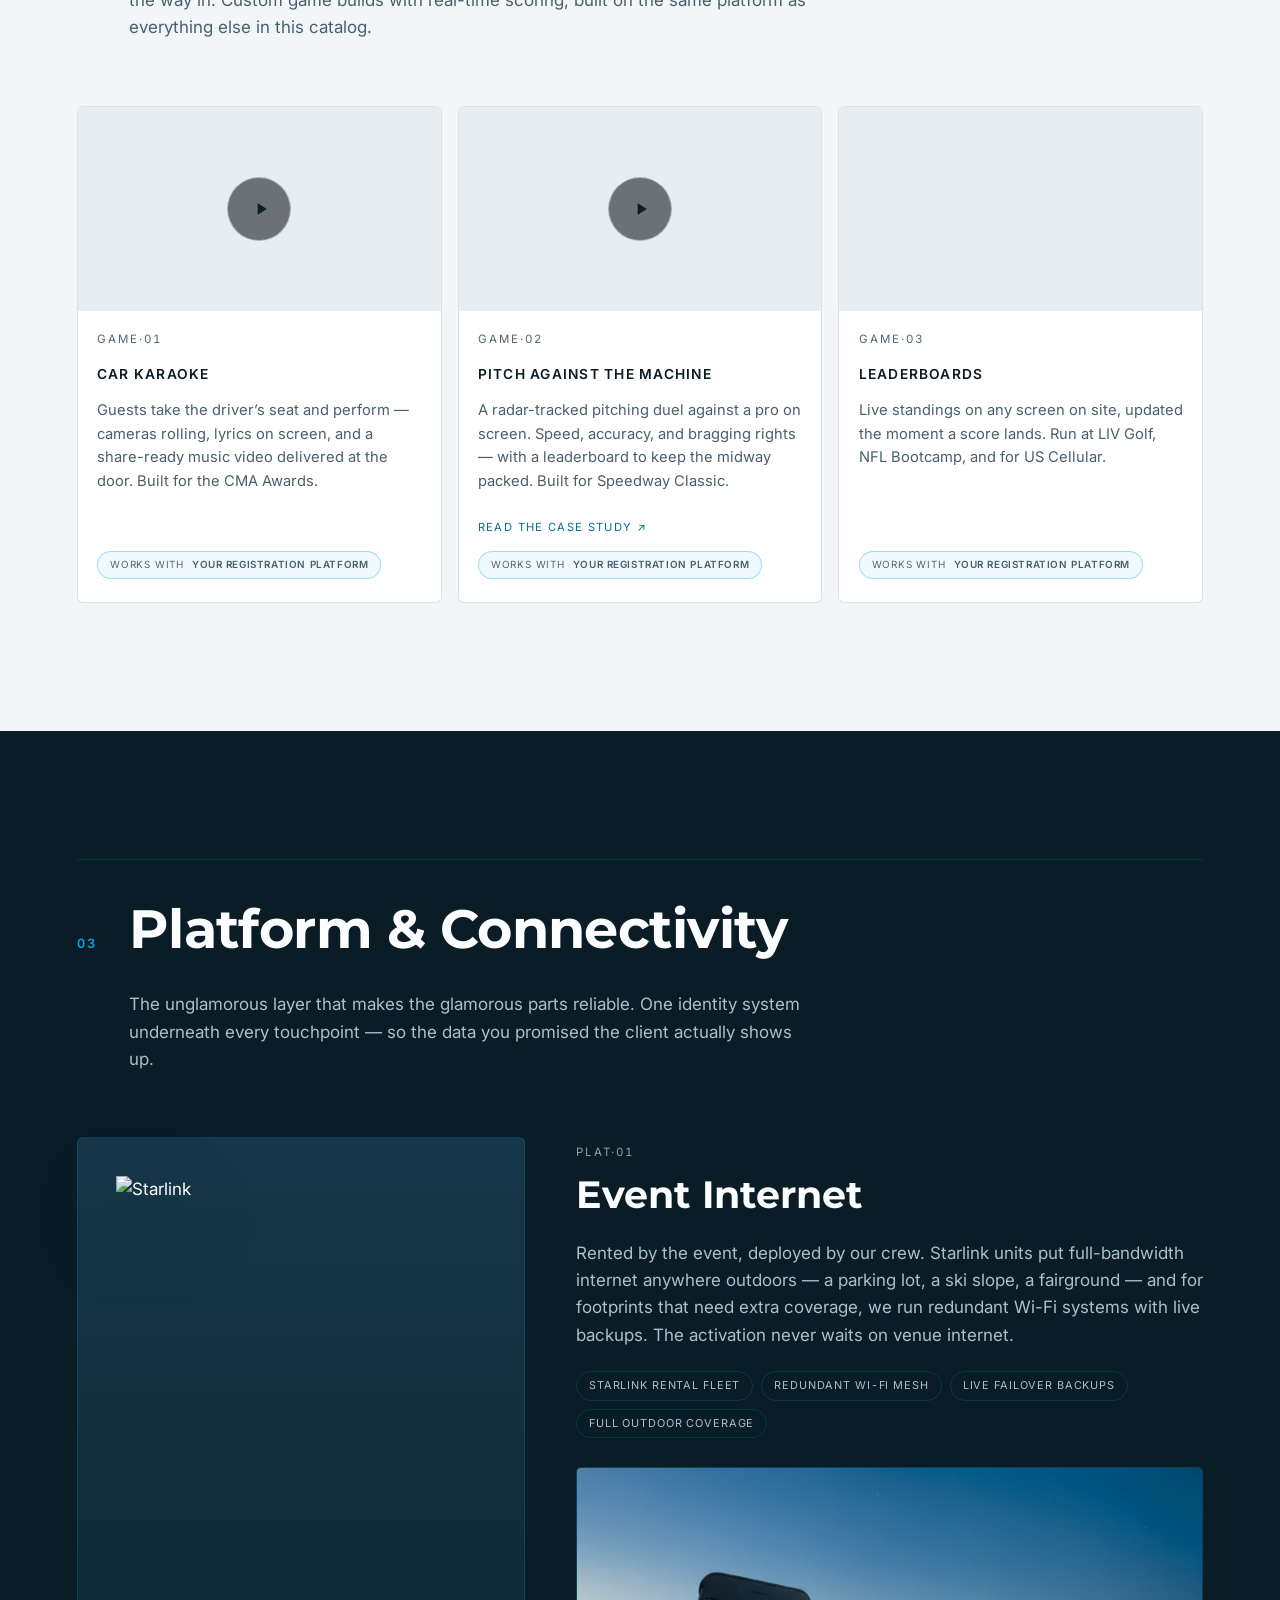
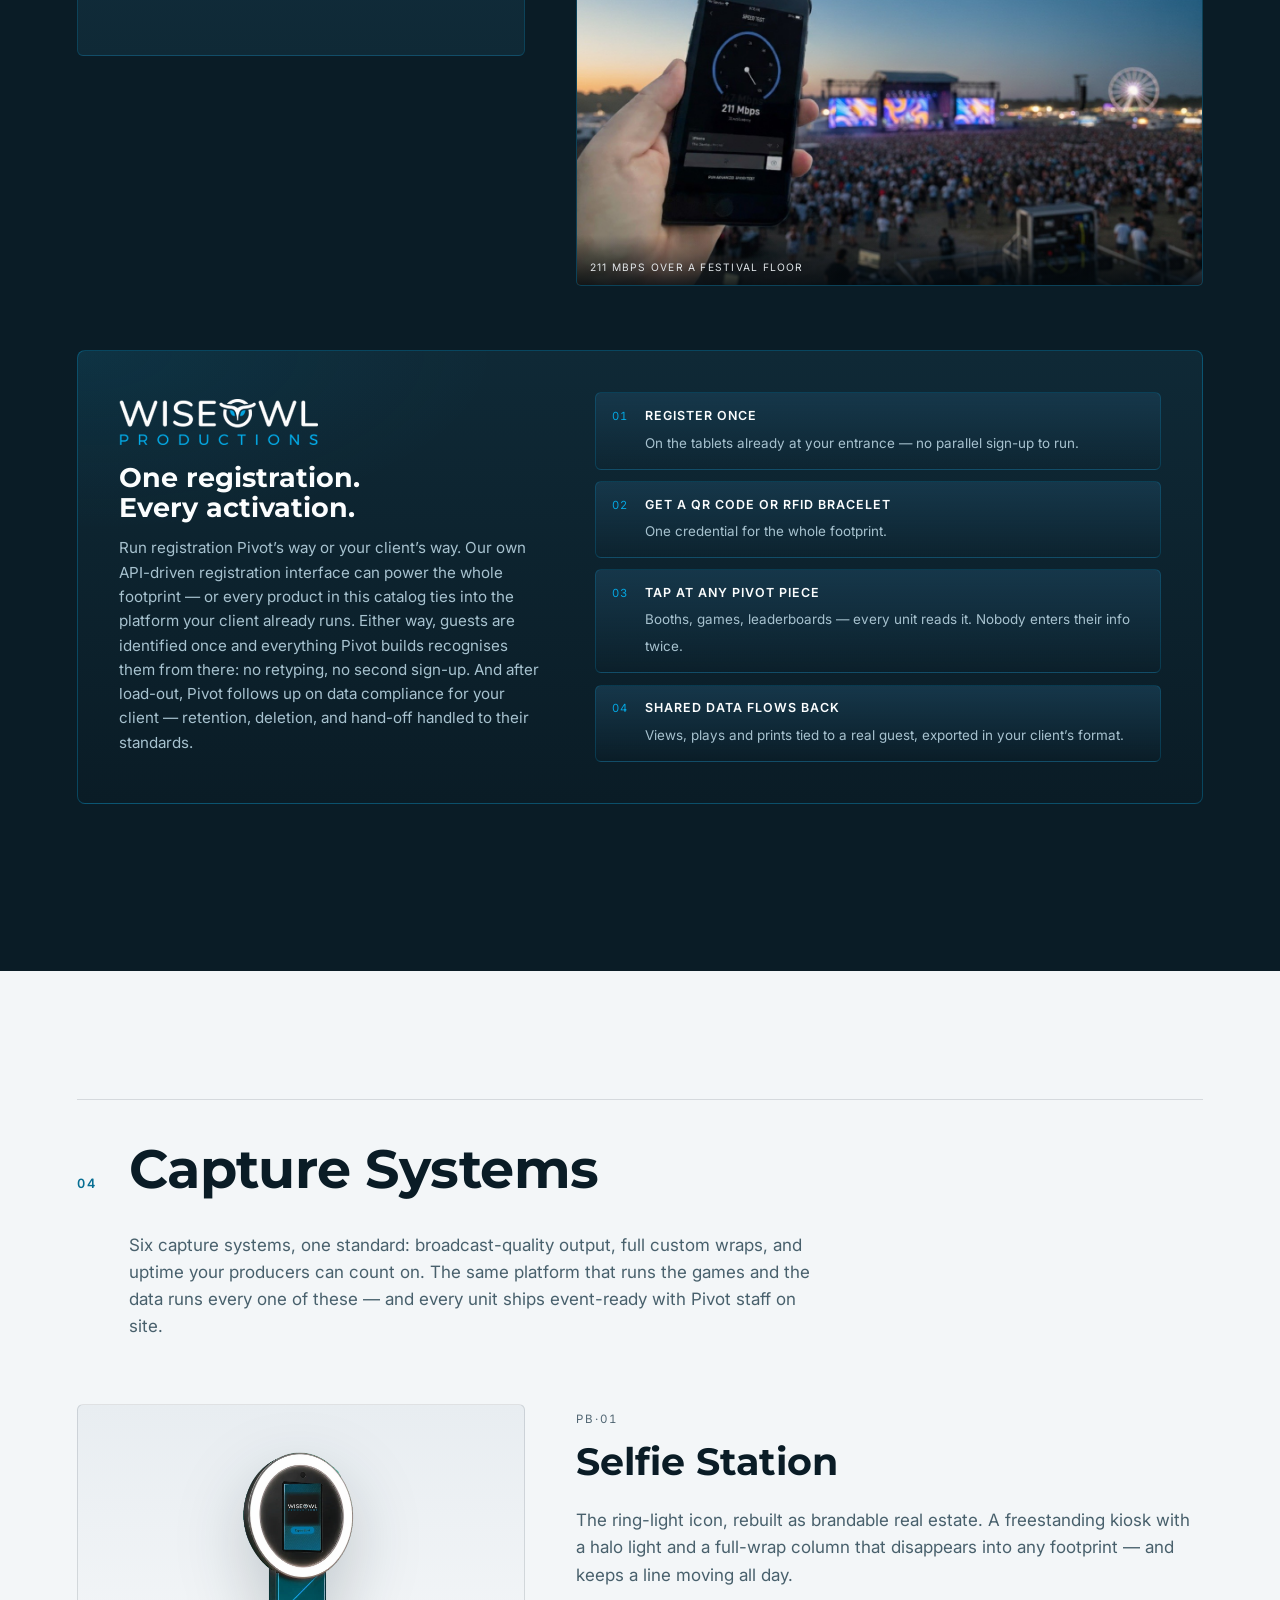
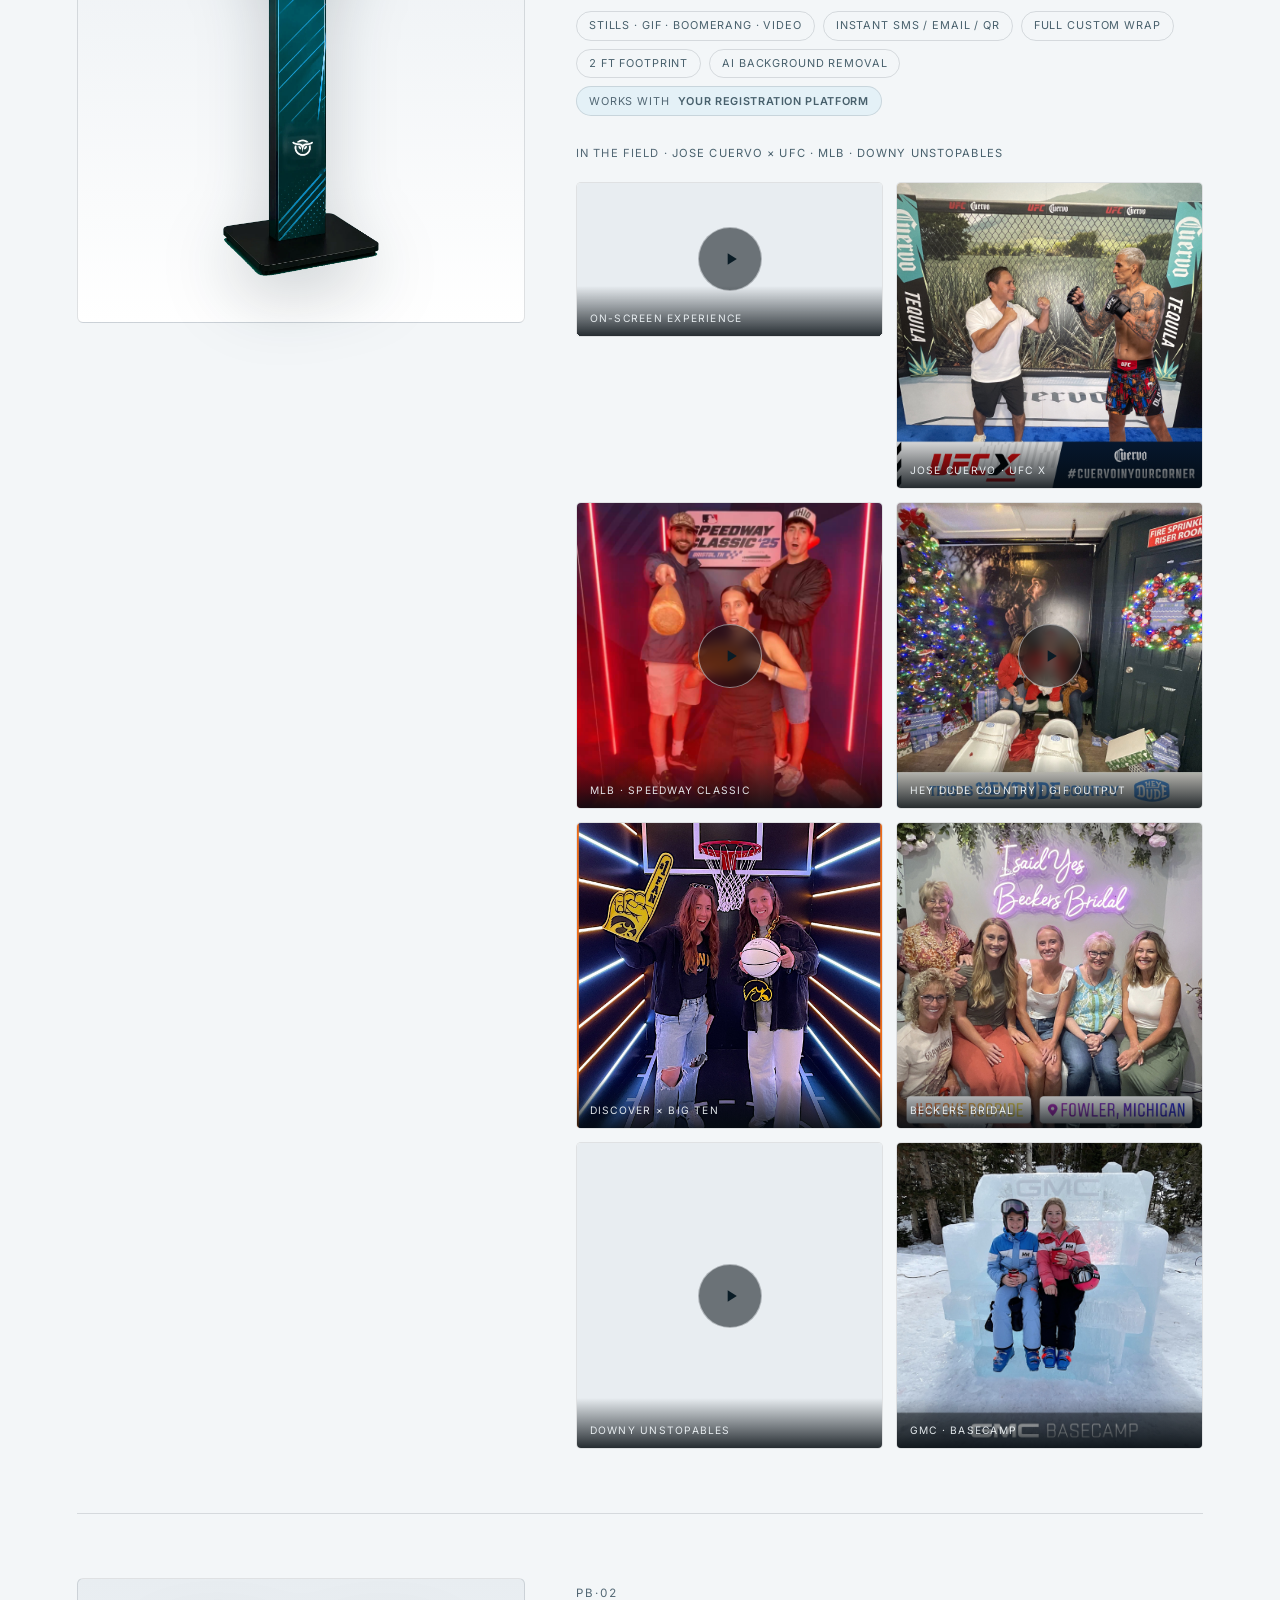
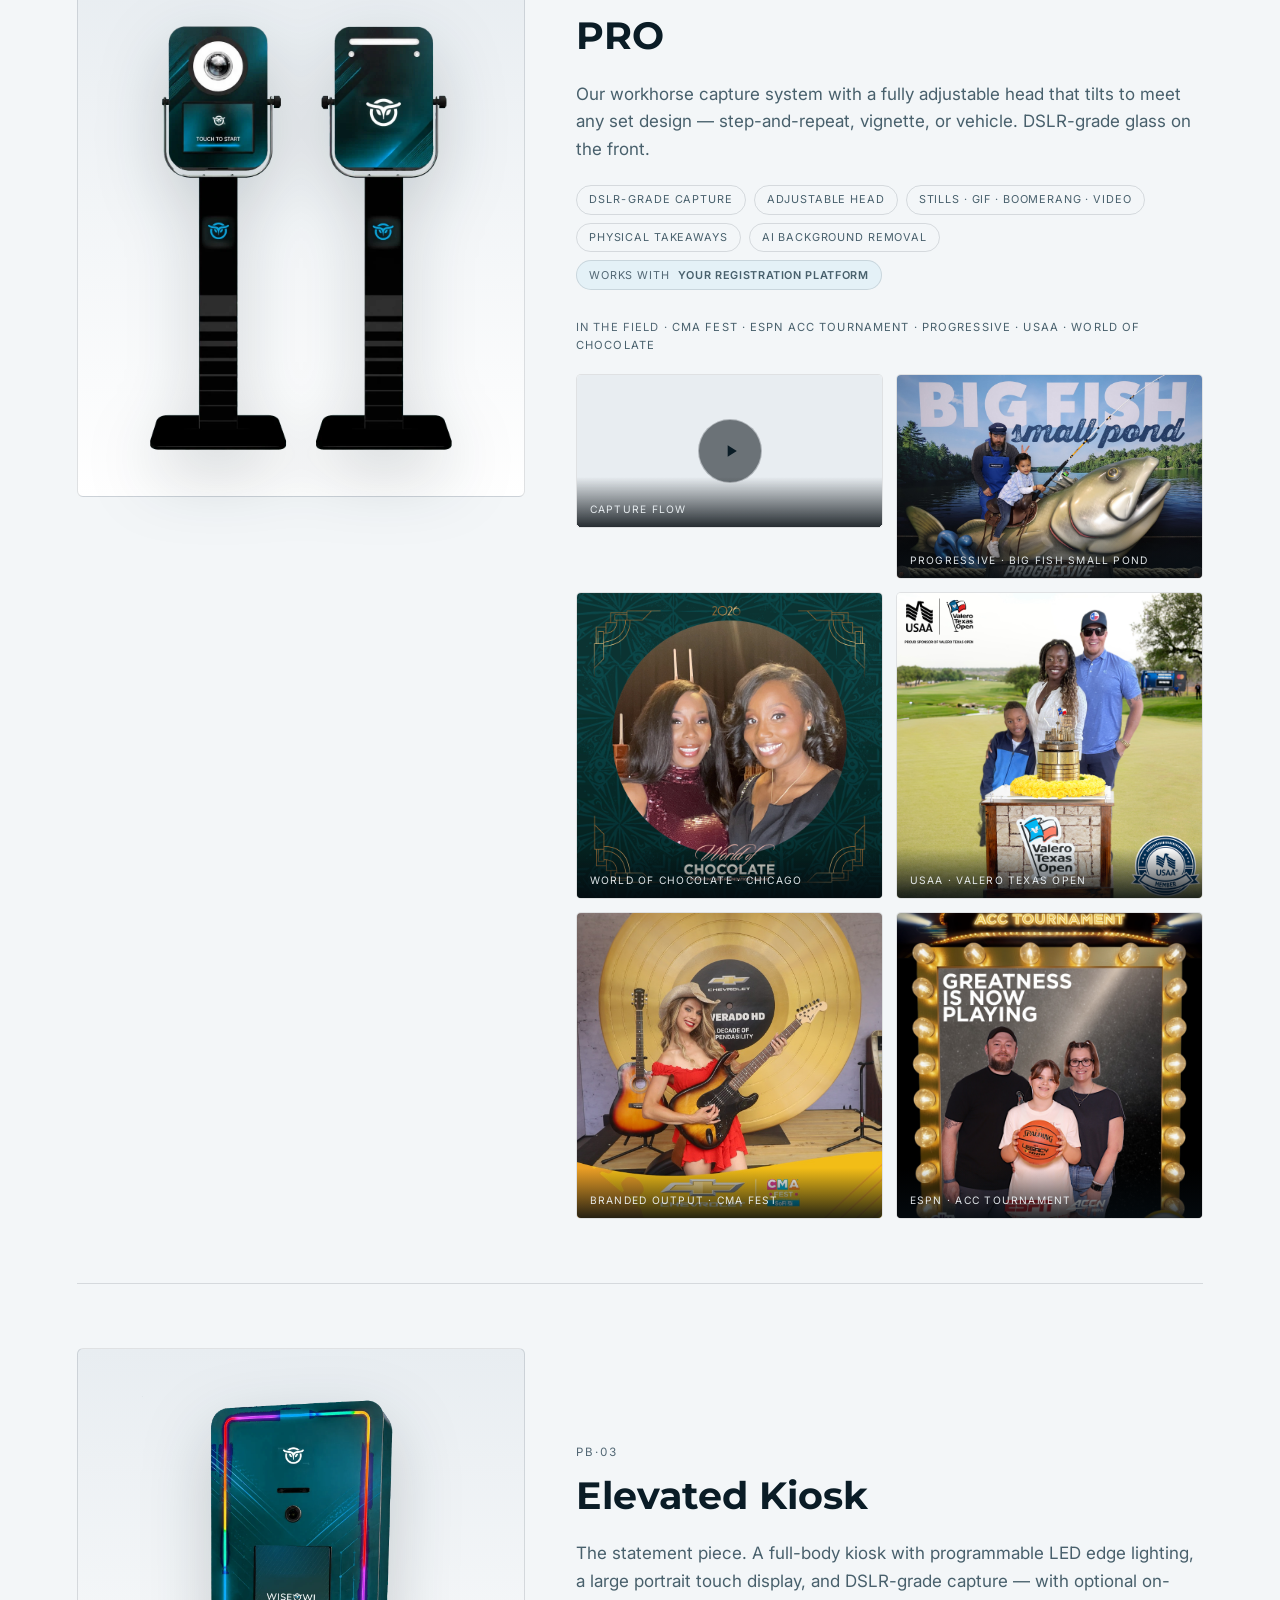
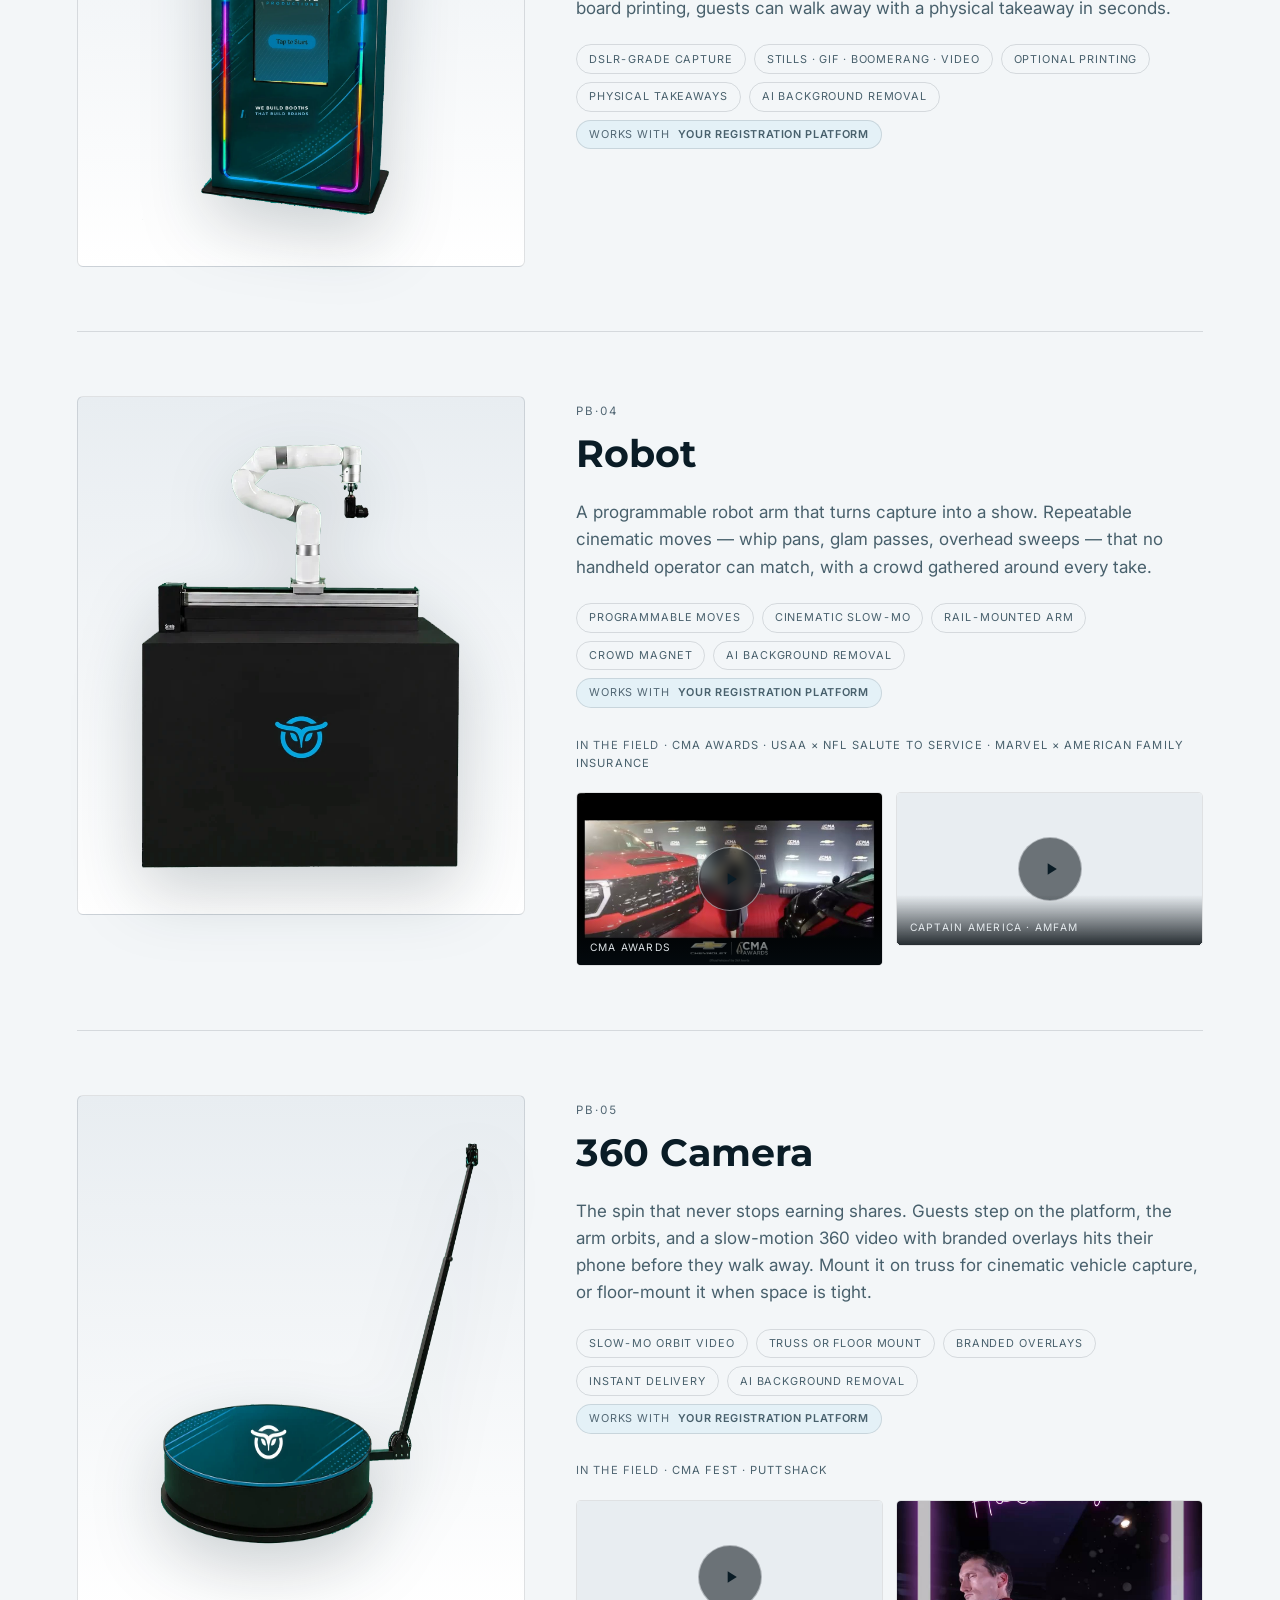
==== commit 7e8db1ac: "Rebrand the catalog for Wise Owl Productions, tech-first - Swap WM Events for Wise Owl Productions e" ====
--- a/index.html
+++ b/index.html
@@ -4,44 +4,40 @@
 <meta charset="utf-8">
 <meta name="viewport" content="width=device-width, initial-scale=1">
 <meta name="robots" content="noindex, nofollow">
-<title>Pivot × WM Events — The Experience Catalog</title>
-<meta name="description" content="PivotXP experiential product catalog, prepared for WM Events.">
-<meta property="og:title" content="Pivot × WM Events — The Experience Catalog">
-<meta property="og:description" content="Capture systems, gamification, AI enhancements, and physical takeaways — with three live demos you can drive in the browser.">
+<title>Pivot × Wise Owl Productions — The Experience Catalog</title>
+<meta name="description" content="PivotXP event technology catalog, prepared for Wise Owl Productions.">
+<meta property="og:title" content="Pivot × Wise Owl Productions — The Experience Catalog">
+<meta property="og:description" content="Event technology end to end — gamification, live data, AI enhancements, and capture systems, with three live demos you can drive in the browser.">
 <!-- og:image must be absolute for scrapers. It points at the copy that actually holds
-     the current card; the original repo still has the old one. Update this single line
-     if this build is merged back to pivotxp/wm-events-catalog.
+     the current card. Update this single line if this build moves to a different host.
      Regenerate the card itself with: node tools/make-og.mjs -->
-<meta property="og:image" content="https://kpscriptz.github.io/wm-events-catalog-v2/assets/img/og-cover.jpg?v=5">
+<meta property="og:image" content="https://pivotxp.github.io/wise-owl-catalog/assets/img/og-cover.jpg?v=1">
 <meta property="og:image:width" content="1200">
 <meta property="og:image:height" content="630">
-<meta property="og:image:alt" content="Pivot × WM Events — The Experience Catalog">
+<meta property="og:image:alt" content="Pivot × Wise Owl Productions — The Experience Catalog">
 <!-- no og:url on purpose: scrapers fall back to the URL actually shared, so the
      preview card can never send someone to a different build than the link. -->
 <meta property="og:type" content="website">
 <meta name="twitter:card" content="summary_large_image">
-<meta name="theme-color" content="#0C2412">
+<meta name="theme-color" content="#0A1C26">
 <meta name="color-scheme" content="dark">
 <link rel="preload" as="image" href="assets/img/hero-poster.webp" fetchpriority="high">
 <link rel="preconnect" href="https://fonts.googleapis.com">
 <link rel="preconnect" href="https://fonts.gstatic.com" crossorigin>
-<link rel="stylesheet" href="https://fonts.googleapis.com/css2?family=Inter:wght@400..700&amp;display=swap">
-<link rel="icon" href="data:image/svg+xml,%3Csvg xmlns='http://www.w3.org/2000/svg' viewBox='0 0 100 100'%3E%3Ccircle cx='50' cy='50' r='42' fill='none' stroke='%2301A94F' stroke-width='10'/%3E%3C/svg%3E">
+<link rel="stylesheet" href="https://fonts.googleapis.com/css2?family=Inter:wght@400..700&amp;family=Montserrat:wght@300;500;700&amp;display=swap">
+<link rel="icon" href="assets/img/wiseowl-mark.png" type="image/png">
 <style>
-@font-face{font-family:Gyst;src:url(assets/fonts/Gyst-Bold.otf) format('opentype');font-weight:700;font-display:swap}
-@font-face{font-family:Gyst;src:url(assets/fonts/Gyst-Medium.otf) format('opentype');font-weight:500;font-display:swap}
-@font-face{font-family:Gyst;src:url(assets/fonts/Gyst-Light.otf) format('opentype');font-weight:300;font-display:swap}
 :root{
-  --bg:#0C2412; --surface:#143019; --raise:#1D4122; --line:rgba(1,169,79,.20);
-  --ink:#FFFEF7; --muted:#AEC6B4; --dim:#8AA791;
-  --mint:#01A94F; --mint-deep:#016531; --mint-ink:#06210F;--mint-lt:#5FDD9A;--gold:#CFB888;
-  --mint-hi:#12C76B;
+  --bg:#0A1C26; --surface:#0F2936; --raise:#16374A; --line:rgba(4,166,225,.20);
+  --ink:#FBFDFE; --muted:#A7C2CF; --dim:#85A2B2;
+  --mint:#04A6E1; --mint-deep:#076E93; --mint-ink:#04202E;--mint-lt:#5FCBF2;--gold:#CFB888;
+  --mint-hi:#22B7F0;
   /* --mint fills (buttons, rules, glows) and --accent colours text. They differ on
-     light bands: #01A94F on white is only 3.09:1 and fails AA for body text, so the
+     light bands: #04A6E1 on white is only 3.09:1 and fails AA for body text, so the
      accent darkens while the fill stays vivid. */
-  --accent:#01A94F; --err:#FF7A7A;
+  --accent:#04A6E1; --err:#FF7A7A;
   --shadow-art:drop-shadow(0 30px 40px rgba(0,0,0,.5));
-  --disp:"Gyst",Georgia,serif; --body:"Inter",system-ui,-apple-system,"Segoe UI",Helvetica,Arial,sans-serif; --mono:"Inter",system-ui,-apple-system,"Segoe UI",Helvetica,Arial,sans-serif;
+  --disp:"Montserrat","Inter",system-ui,sans-serif; --body:"Inter",system-ui,-apple-system,"Segoe UI",Helvetica,Arial,sans-serif; --mono:"Inter",system-ui,-apple-system,"Segoe UI",Helvetica,Arial,sans-serif;
   --nav-h:66px;
   /* one motion vocabulary for the whole page: a long, decelerating curve that
      settles rather than stops, and a shorter one for direct interactions */
@@ -55,7 +51,7 @@
    of a screenful of empty space. Both track --nav-h, which grows when the nav wraps. */
 html{scroll-behavior:smooth;scroll-padding-top:calc(var(--nav-h) + .5rem)}
 section{scroll-margin-top:calc(-1 * clamp(4.5rem,10vw,9rem))}
-@media(max-width:900px){:root{--nav-h:104px}}
+@media(max-width:1020px){:root{--nav-h:104px}}
 body{background:var(--bg);color:var(--ink);font-family:var(--body);font-size:17px;line-height:1.6;-webkit-font-smoothing:antialiased}
 img,video{max-width:100%;display:block}
 a{color:var(--accent);text-decoration:none}
@@ -71,23 +67,23 @@
    cards, rules, pills and forms inside it follow. Colour comes from the artwork —
    the chrome stays close to monochrome. */
 .band-light{
-  --bg:#F4F6F3; --surface:#FFFFFF; --raise:#E9EDE7;
-  --line:rgba(12,36,18,.13);
+  --bg:#F3F6F8; --surface:#FFFFFF; --raise:#E8EDF1;
+  --line:rgba(8,28,38,.13);
   /* --dim carries 10-12px uppercase labels (.kicker, .seen, stat captions), so it
      has to clear 4.5:1 at that size, not just look grey enough. #6A7B70 measured
      4.13:1 here; this is 5.6:1. */
-  --ink:#0C2412; --muted:#4B5C51; --dim:#55665B;
-  --accent:#016531;            /* 7.1:1 on this ground */
+  --ink:#0A1C26; --muted:#48606C; --dim:#526774;
+  --accent:#076E93;            /* 7.1:1 on this ground */
   --err:#A3231B;
-  --mint-lt:#016531;
-  --shadow-art:drop-shadow(0 24px 34px rgba(12,36,18,.20));
+  --mint-lt:#076E93;
+  --shadow-art:drop-shadow(0 24px 34px rgba(8,28,38,.20));
   background:var(--bg);color:var(--ink)
 }
 .band-dark{
-  --bg:#0C2412; --surface:#143019; --raise:#1D4122;
-  --line:rgba(1,169,79,.20);
-  --ink:#FFFEF7; --muted:#AEC6B4; --dim:#8AA791;
-  --accent:#01A94F; --mint-lt:#5FDD9A; --err:#FF7A7A;
+  --bg:#0A1C26; --surface:#0F2936; --raise:#16374A;
+  --line:rgba(4,166,225,.20);
+  --ink:#FBFDFE; --muted:#A7C2CF; --dim:#85A2B2;
+  --accent:#04A6E1; --mint-lt:#5FCBF2; --err:#FF7A7A;
   --shadow-art:drop-shadow(0 30px 40px rgba(0,0,0,.5));
   background:var(--bg);color:var(--ink)
 }
@@ -109,8 +105,8 @@
 .nav .brand{display:flex;align-items:center;gap:.7rem}
 .nav img{height:26px;width:auto}
 .brand .bx{font-family:var(--mono);font-size:.85rem;color:var(--dim)}
-.brand img.jm{height:20px;width:auto;opacity:.92}
-.nav-links{display:flex;gap:1.4rem;margin-left:auto;align-items:center}
+.brand img.jm{height:18px;width:auto;opacity:.92}
+.nav-links{display:flex;gap:1.1rem;margin-left:auto;align-items:center}
 /* nowrap globally: a two-word label breaking onto a second line silently grows the
    bar past --nav-h, which is what every anchor offset is measured against */
 .nav-links a{position:relative;white-space:nowrap;font-family:var(--mono);font-size:.7rem;letter-spacing:.14em;text-transform:uppercase;color:var(--muted);transition:color .2s}
@@ -122,7 +118,7 @@
 @media(prefers-reduced-motion:reduce){.nav-links a:not(.btn-kit)::after{transition:none}}
 .btn-kit{background:var(--mint);color:var(--mint-ink)!important;padding:.55rem 1rem;border-radius:3px;font-weight:500}
 .btn-kit:hover{background:var(--mint-hi);color:var(--mint-ink)!important}
-@media(max-width:900px){
+@media(max-width:1020px){
   .nav{flex-wrap:wrap;row-gap:.4rem;padding-bottom:.6rem}
   .nav-links{order:3;width:100%;margin-left:0;overflow-x:auto;scrollbar-width:none;gap:1.1rem;padding-bottom:.2rem}
   .nav-links::-webkit-scrollbar{display:none}
@@ -134,8 +130,8 @@
 /* centred stack: the left-aligned cover left roughly half the viewport empty on
    desktop, and a centred type stack over full-width artwork is the stronger open */
 .cover{min-height:100svh;display:flex;flex-direction:column;justify-content:center;align-items:center;text-align:center;padding:clamp(5rem,10vh,8rem) clamp(1.2rem,6vw,5rem) 5rem;position:relative;overflow:hidden;background:
-  radial-gradient(1200px 600px at 85% -10%,rgba(1,169,79,.10),transparent 60%),
-  radial-gradient(900px 500px at -10% 110%,rgba(1,169,79,.06),transparent 60%),
+  radial-gradient(1200px 600px at 85% -10%,rgba(4,166,225,.10),transparent 60%),
+  radial-gradient(900px 500px at -10% 110%,rgba(4,166,225,.06),transparent 60%),
   var(--bg)}
 /* Full-bleed opening frame. The type-only cover read as a document title page;
    a real activation behind it — the build, the live board, a guest mid-throw —
@@ -148,26 +144,26 @@
 /* Scrim carries the contrast, so the headline never depends on what the photo is
    doing underneath it. Measured against the rendered pixels, not eyeballed. */
 .cover-scrim{position:absolute;inset:0;z-index:1;pointer-events:none;background:
-  linear-gradient(180deg,rgba(6,20,11,.80) 0%,rgba(6,20,11,.62) 34%,rgba(6,20,11,.72) 64%,rgba(6,20,11,.94) 100%),
-  radial-gradient(120% 78% at 50% 45%,transparent 12%,rgba(6,20,11,.55) 78%)}
+  linear-gradient(180deg,rgba(4,16,23,.80) 0%,rgba(4,16,23,.62) 34%,rgba(4,16,23,.72) 64%,rgba(4,16,23,.94) 100%),
+  radial-gradient(120% 78% at 50% 45%,transparent 12%,rgba(4,16,23,.55) 78%)}
 /* lift the hero copy above the scrim — but skip .scroll-cue, which is already
    absolutely positioned against the cover and carries its own z-index. Forcing
    position:relative on it dropped it into the flex flow, on top of the CTA. */
 .cover>*:not(.cover-media):not(.cover-scrim):not(.scroll-cue){position:relative;z-index:2}
 /* --drift is set from the scroll pass so the dot field trails the page slightly */
-.cover::after{content:"";position:absolute;inset:0;z-index:1;background-image:radial-gradient(rgba(174,198,180,.10) 1px,transparent 1px);background-size:26px 26px;background-position:0 var(--drift,0);mask-image:radial-gradient(700px 500px at 80% 20%,#000 20%,transparent 75%);pointer-events:none;will-change:background-position}
+.cover::after{content:"";position:absolute;inset:0;z-index:1;background-image:radial-gradient(rgba(173,196,207,.10) 1px,transparent 1px);background-size:26px 26px;background-position:0 var(--drift,0);mask-image:radial-gradient(700px 500px at 80% 20%,#000 20%,transparent 75%);pointer-events:none;will-change:background-position}
 .cover .scroll-cue{transition:opacity .4s var(--ease-soft)}
 .cover .eyebrow{margin-bottom:1.6rem}
 .cover h1{font-size:clamp(2.4rem,7vw,7rem);font-weight:700;line-height:.94;letter-spacing:-.02em;max-width:13ch;margin-inline:auto}
 .cover h1 em{font-style:normal;color:var(--mint)}
-.cover .prep{margin-top:2.4rem;display:flex;flex-wrap:wrap;align-items:center;justify-content:center;gap:.6rem 1rem;font-family:var(--mono);font-size:.8rem;letter-spacing:.12em;text-transform:uppercase;color:rgba(255,254,247,.82)}
+.cover .prep{margin-top:2.4rem;display:flex;flex-wrap:wrap;align-items:center;justify-content:center;gap:.6rem 1rem;font-family:var(--mono);font-size:.8rem;letter-spacing:.12em;text-transform:uppercase;color:rgba(247,252,255,.82)}
 .cover .prep b{color:var(--ink);font-weight:500}
 .cover .prep::before{content:"";width:2.6rem;height:1px;background:var(--mint)}
-.cover p.lede{margin-top:1.5rem;max-width:52ch;margin-inline:auto;color:rgba(255,254,247,.90);font-size:1.1rem}
+.cover p.lede{margin-top:1.5rem;max-width:52ch;margin-inline:auto;color:rgba(247,252,255,.90);font-size:1.1rem}
 .cover .demo-cue{margin-top:1.6rem}
-.cover .demo-cue a{font-family:var(--mono);font-size:.78rem;letter-spacing:.14em;text-transform:uppercase;border:1px solid rgba(1,169,79,.4);border-radius:99px;padding:.55rem 1.1rem;transition:background .2s,border-color .2s}
-.cover .demo-cue a:hover{background:rgba(1,169,79,.12);border-color:var(--mint)}
-.cover .scroll-cue{position:absolute;z-index:2;bottom:2rem;left:0;right:0;text-align:center;font-family:var(--mono);font-size:.68rem;letter-spacing:.2em;text-transform:uppercase;color:rgba(255,254,247,.68);animation:cue 2.6s ease-in-out infinite}
+.cover .demo-cue a{font-family:var(--mono);font-size:.78rem;letter-spacing:.14em;text-transform:uppercase;border:1px solid rgba(4,166,225,.4);border-radius:99px;padding:.55rem 1.1rem;transition:background .2s,border-color .2s}
+.cover .demo-cue a:hover{background:rgba(4,166,225,.12);border-color:var(--mint)}
+.cover .scroll-cue{position:absolute;z-index:2;bottom:2rem;left:0;right:0;text-align:center;font-family:var(--mono);font-size:.68rem;letter-spacing:.2em;text-transform:uppercase;color:rgba(247,252,255,.68);animation:cue 2.6s ease-in-out infinite}
 @keyframes cue{50%{transform:translateY(6px);opacity:.5}}
 @media(prefers-reduced-motion:reduce){.cover .scroll-cue{animation:none}}
 
@@ -209,16 +205,16 @@
    letting an empty frame flash black against the page */
 video{background:var(--raise)}
 
-.media figcaption{position:absolute;inset:auto 0 0 0;padding:1.5rem .8rem .6rem;font-family:var(--mono);font-size:.64rem;letter-spacing:.12em;text-transform:uppercase;color:rgba(241,246,243,.92);background:linear-gradient(transparent,rgba(6,12,9,.85));pointer-events:none}
+.media figcaption{position:absolute;inset:auto 0 0 0;padding:1.5rem .8rem .6rem;font-family:var(--mono);font-size:.64rem;letter-spacing:.12em;text-transform:uppercase;color:rgba(241,246,250,.92);background:linear-gradient(transparent,rgba(4,11,16,.85));pointer-events:none}
 .vwrap{position:relative;cursor:pointer}
-.vwrap .playbtn{position:absolute;inset:0;margin:auto;width:64px;height:64px;border-radius:50%;border:1px solid rgba(241,246,243,.5);background:rgba(6,15,11,.55);backdrop-filter:blur(6px);display:flex;align-items:center;justify-content:center;transition:transform .2s,background .2s;pointer-events:none}
-.vwrap:hover .playbtn{transform:scale(1.08);background:rgba(1,169,79,.25)}
+.vwrap .playbtn{position:absolute;inset:0;margin:auto;width:64px;height:64px;border-radius:50%;border:1px solid rgba(241,246,250,.5);background:rgba(4,13,19,.55);backdrop-filter:blur(6px);display:flex;align-items:center;justify-content:center;transition:transform .2s,background .2s;pointer-events:none}
+.vwrap:hover .playbtn{transform:scale(1.08);background:rgba(4,166,225,.25)}
 
 /* ---------- mosaics ---------- */
 #booths{padding-bottom:clamp(1.5rem,3vw,2.5rem)}
 #mosaics{padding-top:clamp(2rem,4.5vw,4rem)}
 .mosaic-demo{max-width:1100px;margin:0 auto;padding:0 1.2rem}
-.mosaic-frame{position:relative;border-radius:6px;overflow:hidden;border:1px solid var(--line);background:#08110c;cursor:pointer}
+.mosaic-frame{position:relative;border-radius:6px;overflow:hidden;border:1px solid var(--line);background:#081018;cursor:pointer}
 .mosaic-frame canvas{display:block;width:100%;height:auto}
 .mosaic-cap{margin:.7rem 0 0;font-family:var(--mono);font-size:.66rem;letter-spacing:.12em;text-transform:uppercase;color:var(--muted);text-align:center}
 .mosaic-points{display:grid;gap:.8rem;grid-template-columns:repeat(auto-fit,minmax(210px,1fr));margin-top:1.6rem}
@@ -242,8 +238,8 @@
 .card .art img,.card .art video{width:100%;height:100%;object-fit:cover}
 #enhancements .card .art img,#enhancements .card .art video{object-position:center 30%}
 .card .txt{padding:1.2rem 1.2rem 1.4rem}
-/* Gyst is a display face — it earns its keep at h1/h2/h3 sizes and gets muddy at
-   ~1rem uppercase. Small headings run in the UI grotesk with real tracking. */
+/* Montserrat is the display face — it earns its keep at h1/h2/h3 sizes and gets muddy
+   at ~1rem uppercase. Small headings run in the UI grotesk with real tracking. */
 .card h3{font-family:var(--body);font-weight:600;text-transform:uppercase;font-size:.86rem;letter-spacing:.09em;margin-bottom:.55rem;color:var(--ink)}
 .card p{color:var(--muted);font-size:.92rem}
 .card .kicker{display:block;margin-bottom:.5rem}
@@ -259,7 +255,7 @@
 
 /* ---------- asset kit band ---------- */
 .kit{margin:0 clamp(1.2rem,6vw,5rem);border:1px solid var(--mint-deep);border-radius:8px;background:
-  radial-gradient(600px 300px at 90% 0%,rgba(1,169,79,.14),transparent 60%),var(--surface);
+  radial-gradient(600px 300px at 90% 0%,rgba(4,166,225,.14),transparent 60%),var(--surface);
   padding:clamp(2rem,5vw,3.5rem);display:grid;grid-template-columns:1fr auto;gap:2rem;align-items:center}
 .kit h2{font-size:clamp(1.5rem,3.4vw,2.4rem);font-weight:700;text-transform:uppercase;margin-bottom:.7rem}
 .kit p{color:var(--muted);max-width:52ch}
@@ -275,7 +271,7 @@
 /* no bottom rule: the following .sec-head already draws one, and at this spacing
    the pair reads as a stray double line */
 .cred{padding:clamp(2.6rem,5vw,4.2rem) clamp(1.2rem,6vw,5rem) clamp(2rem,4vw,3rem);
-  background:radial-gradient(900px 340px at 50% 0%,rgba(1,169,79,.07),transparent 65%)}
+  background:radial-gradient(900px 340px at 50% 0%,rgba(4,166,225,.07),transparent 65%)}
 .cred .eyebrow{margin-bottom:1.5rem}
 /* client wall: a hairline grid reads as evidence, where an inline list of names
    read as a list. Borders live on the cells (right+bottom) with the container
@@ -308,32 +304,15 @@
 #why{padding-bottom:clamp(1.5rem,3vw,2.5rem)}
 .cta-band{margin:0 clamp(1.2rem,6vw,5rem);padding:clamp(1.6rem,3.5vw,2.4rem) clamp(1.5rem,4vw,2.8rem);
   border:1px solid var(--mint-deep);border-radius:8px;display:flex;flex-wrap:wrap;gap:1.2rem 2rem;
-  align-items:center;justify-content:space-between;background:linear-gradient(100deg,rgba(1,169,79,.10),transparent 70%),var(--surface)}
+  align-items:center;justify-content:space-between;background:linear-gradient(100deg,rgba(4,166,225,.10),transparent 70%),var(--surface)}
 .cta-band p{font-family:var(--disp);font-weight:700;text-transform:uppercase;font-size:clamp(1.05rem,2vw,1.5rem);line-height:1.2}
 .cta-band span{display:block;font-family:var(--body);font-weight:400;text-transform:none;font-size:.93rem;color:var(--muted);margin-top:.4rem;max-width:52ch}
 .cta-band a{flex:none;font-family:var(--mono);font-size:.76rem;letter-spacing:.12em;text-transform:uppercase;
   background:var(--mint);color:var(--mint-ink);padding:.85rem 1.5rem;border-radius:4px;font-weight:500}
 .cta-band a:hover{background:var(--mint-hi)}
 
-.stage-logo{background:radial-gradient(420px 220px at 50% 42%,rgba(1,169,79,.10),transparent 70%),linear-gradient(180deg,var(--raise),var(--surface));min-height:300px}
-.stage-logo img{width:min(340px,70%);max-height:none;filter:drop-shadow(0 0 34px rgba(241,246,243,.18))}
-
-/* ---------- full-bleed break ----------
-   A cinematic pause between the field work and the live demos. Edge-to-edge,
-   so it breaks the column rhythm the rest of the page keeps. */
-.bleed{position:relative;margin:0;height:clamp(320px,52vh,620px);overflow:hidden;background:var(--raise)}
-.bleed img{width:100%;height:100%;object-fit:cover;object-position:50% 46%;
-  transform:scale(1.04);transition:transform 1.4s var(--ease)}
-.js .bleed.in img{transform:none}
-.bleed figcaption{position:absolute;inset:auto 0 0 0;z-index:2;
-  padding:clamp(2rem,6vw,4rem) clamp(1.2rem,6vw,5rem) clamp(1.4rem,3vw,2.2rem);
-  background:linear-gradient(transparent,rgba(6,20,11,.88));
-  font-family:var(--mono);font-size:.68rem;font-weight:500;letter-spacing:.16em;
-  text-transform:uppercase;color:rgba(255,254,247,.88)}
-/* the break already supplies the breathing room, so the section after it does not
-   need its full top padding as well */
-.bleed + section{padding-top:clamp(2.5rem,5vw,4rem)}
-@media(prefers-reduced-motion:reduce){.bleed img,.js .bleed.in img{transform:none;transition:none}}
+.stage-logo{background:radial-gradient(420px 220px at 50% 42%,rgba(4,166,225,.10),transparent 70%),linear-gradient(180deg,var(--raise),var(--surface));min-height:300px}
+.stage-logo img{width:min(340px,70%);max-height:none;filter:drop-shadow(0 0 34px rgba(241,246,250,.18))}
 
 /* ---------- live demo affordance ----------
    The units render as device mock-ups, so a reader scrolling past reasonably
@@ -342,18 +321,18 @@
 .pg-unit,.duo-phone,.duo-board{position:relative}
 .live-tag{position:absolute;top:.8rem;right:.8rem;z-index:3;display:inline-flex;align-items:center;gap:.45rem;
   font-family:var(--mono);font-size:.58rem;font-weight:600;letter-spacing:.16em;text-transform:uppercase;
-  color:#FFFEF7;background:rgba(6,20,11,.74);backdrop-filter:blur(8px);
-  border:1px solid rgba(1,169,79,.5);border-radius:99px;padding:.38rem .7rem;pointer-events:none}
+  color:#FBFDFE;background:rgba(4,16,23,.74);backdrop-filter:blur(8px);
+  border:1px solid rgba(4,166,225,.5);border-radius:99px;padding:.38rem .7rem;pointer-events:none}
 .live-tag i{width:6px;height:6px;border-radius:50%;background:var(--mint);animation:livepulse 2.2s ease-out infinite}
 @keyframes livepulse{
-  0%{box-shadow:0 0 0 0 rgba(1,169,79,.6)}
-  70%{box-shadow:0 0 0 7px rgba(1,169,79,0)}
-  100%{box-shadow:0 0 0 0 rgba(1,169,79,0)}}
+  0%{box-shadow:0 0 0 0 rgba(4,166,225,.6)}
+  70%{box-shadow:0 0 0 7px rgba(4,166,225,0)}
+  100%{box-shadow:0 0 0 0 rgba(4,166,225,0)}}
 
 /* the strongest proof on the page deserves more than a text link */
 .pc-cta{display:inline-flex;align-items:center;gap:.5rem;border:1px solid var(--line);border-radius:99px;
   padding:.62rem 1.15rem;transition:border-color .35s var(--ease-soft),background .35s var(--ease-soft),transform .4s var(--ease)}
-.pc-cta:hover{border-color:var(--mint);background:rgba(1,169,79,.12);transform:translateY(-2px)}
+.pc-cta:hover{border-color:var(--mint);background:rgba(4,166,225,.12);transform:translateY(-2px)}
 
 @media(prefers-reduced-motion:reduce){
   .live-tag i{animation:none}
@@ -388,8 +367,8 @@
 
 /* ---------- InTouch integration ---------- */
 .intouch{display:inline-flex;align-items:center;gap:.5rem;font-family:var(--mono);font-size:.62rem;letter-spacing:.08em;
-  text-transform:uppercase;color:var(--accent);border:1px solid rgba(1,169,79,.35);border-radius:99px;padding:.32rem .75rem;
-  background:rgba(1,169,79,.06)}
+  text-transform:uppercase;color:var(--accent);border:1px solid rgba(4,166,225,.35);border-radius:99px;padding:.32rem .75rem;
+  background:rgba(4,166,225,.06)}
 .intouch em{font-style:normal;color:var(--dim)}
 .intouch b{font-weight:600;color:var(--muted);letter-spacing:.06em}
 /* txt fills the remaining card height so the "works with" badge pins to the bottom
@@ -397,9 +376,9 @@
 .cards .card .txt{display:flex;flex-direction:column;align-items:flex-start;flex:1}
 .cards .card .txt .intouch{margin-top:auto;align-self:flex-start}
 .cards .card .txt>:has(~.intouch){margin-bottom:.9rem}
-.intouch-band{border:1px solid rgba(1,169,79,.3);border-radius:8px;margin-bottom:clamp(1.6rem,3vw,2.4rem);
+.intouch-band{border:1px solid rgba(4,166,225,.3);border-radius:8px;margin-bottom:clamp(1.6rem,3vw,2.4rem);
   padding:clamp(1.5rem,3.5vw,2.6rem);display:grid;grid-template-columns:minmax(280px,1.05fr) 1.4fr;gap:clamp(1.5rem,4vw,3.5rem);align-items:center;
-  background:radial-gradient(700px 300px at 0% 0%,rgba(1,169,79,.08),transparent 60%),linear-gradient(180deg,var(--surface),var(--bg))}
+  background:radial-gradient(700px 300px at 0% 0%,rgba(4,166,225,.08),transparent 60%),linear-gradient(180deg,var(--surface),var(--bg))}
 .intouch-band .ib-logo{height:46px;width:auto;margin-bottom:1.1rem}
 .intouch-band h3{font-family:var(--disp);font-weight:700;font-size:clamp(1.2rem,2.2vw,1.7rem);line-height:1.12;margin-bottom:.8rem}
 .intouch-band .ib-copy p{color:var(--muted);font-size:.95rem;max-width:48ch}
@@ -430,13 +409,13 @@
 
 /* ---------- lightbox ---------- */
 #lightbox{position:fixed;inset:0;z-index:100;display:none;align-items:center;justify-content:center;flex-direction:column;gap:.9rem;
-  background:rgba(4,8,6,.9);backdrop-filter:blur(10px);padding:clamp(1rem,4vw,3rem)}
+  background:rgba(3,7,10,.9);backdrop-filter:blur(10px);padding:clamp(1rem,4vw,3rem)}
 #lightbox.open{display:flex}
 #lightbox .lb-media{max-width:min(1100px,94vw);max-height:82vh;display:flex;align-items:center;justify-content:center}
 #lightbox img,#lightbox video{max-width:100%;max-height:82vh;width:auto;height:auto;border-radius:6px;box-shadow:0 30px 90px rgba(0,0,0,.6)}
 #lightbox .lb-cap{font-family:var(--mono);font-size:.7rem;letter-spacing:.14em;text-transform:uppercase;color:var(--muted)}
 #lightbox .lb-close{position:absolute;top:1rem;right:1.2rem;width:44px;height:44px;border:1px solid var(--line);border-radius:50%;
-  background:rgba(17,24,20,.8);color:var(--ink);font-size:1.15rem;line-height:1;cursor:pointer;display:flex;align-items:center;justify-content:center;transition:border-color .2s}
+  background:rgba(14,21,26,.8);color:var(--ink);font-size:1.15rem;line-height:1;cursor:pointer;display:flex;align-items:center;justify-content:center;transition:border-color .2s}
 #lightbox .lb-close:hover{border-color:var(--mint)}
 
 /* ---------- contact form ---------- */
@@ -500,7 +479,7 @@
 
 /* interaction: a short lift, never a bounce */
 .card,.plat .p{transition:transform .5s var(--ease),border-color .35s var(--ease-soft)}
-.card:hover,.plat .p:hover{transform:translateY(-4px);border-color:rgba(1,169,79,.42)}
+.card:hover,.plat .p:hover{transform:translateY(-4px);border-color:rgba(4,166,225,.42)}
 .cta-band a,.btn-kit,.kit .actions a{transition:transform .4s var(--ease),background .3s var(--ease-soft)}
 .cta-band a:hover,.kit .actions .primary:hover{transform:translateY(-2px)}
 .nav{transition:border-color .3s var(--ease-soft),box-shadow .4s var(--ease-soft)}
@@ -522,16 +501,16 @@
 <div class="progress" id="progress" aria-hidden="true"></div>
 
 <nav class="nav band-dark" id="nav" aria-label="Catalog sections">
-  <a class="brand" href="#top"><img src="assets/img/pivot-logo.png" alt="PivotXP" width="2101" height="607"><span class="bx">×</span><img class="jm" src="assets/img/wmevents-mark.svg" alt="WM Events" width="150" height="72"></a>
+  <a class="brand" href="#top"><img src="assets/img/pivot-logo.png" alt="PivotXP" width="2101" height="607"><span class="bx">×</span><img class="jm" src="assets/img/wiseowl-lockup-white.png" alt="Wise Owl Productions" width="750" height="174"></a>
   <div class="nav-links">
-    <a href="#booths">Booths</a>
+    <a href="#proof">Demo</a>
+    <a href="#gamification">Games</a>
+    <a href="#platform">Platform</a>
+    <a href="#booths">Capture</a>
     <a href="#mosaics">Mosaics</a>
     <a href="#enhancements">Enhancements</a>
     <a href="#takeaways">Takeaways</a>
-    <a href="#gamification">Gamification</a>
-    <a href="#platform">Platform</a>
     <a href="#installs">Field</a>
-    <a href="#proof">Demo</a>
     <a href="#why">Why Pivot</a>
     <a href="#contact">Contact</a>
     <a class="btn-kit" href="kit.html">Asset Kit</a>
@@ -545,10 +524,10 @@
            poster="assets/img/hero-poster.webp" width="1280" height="720"></video>
   </div>
   <div class="cover-scrim"></div>
-  <p class="eyebrow">PivotXP · Experiential Technology</p>
+  <p class="eyebrow">PivotXP · Event Technology</p>
   <h1>The<br>Experience<br><em>Catalog</em></h1>
-  <p class="prep">Prepared for <b>&nbsp;WM Events</b>&nbsp;· August 2026</p>
-  <p class="lede">Capture systems, gamification, AI enhancements, and physical takeaways — every unit in this catalog is built, wrapped, and supported by Pivot for activations that cannot fail.</p>
+  <p class="prep">Prepared for <b>&nbsp;Wise Owl Productions</b>&nbsp;· September 2026</p>
+  <p class="lede">Custom software, gamification, live data, AI enhancements — and the capture systems they power. Every system in this catalog is engineered, wrapped, and supported by Pivot for activations that cannot fail.</p>
   <p class="demo-cue"><a href="#proof">See the live demos →</a></p>
   <span class="scroll-cue">Scroll ↓</span>
 </header>
@@ -604,17 +583,238 @@
   </div>
 </div>
 
-<!-- ==================== 01 BOOTHS ==================== -->
+<!-- ==================== 01 PROOF OF WORK ==================== -->
+<section id="proof" class="band-dark">
+  <div class="sec-head reveal">
+    <span class="num">01</span>
+    <h2>Proof of Work</h2>
+    <p>Don’t take the catalog’s word for it. Seven real client builds are below. Three run live on this page — drive them in your browser — and four come straight from the field.</p>
+  </div>
+  <div class="proof-grid reveal">
+    <div class="pg-copy">
+      <span class="kicker">Live demo · Polaris “Tough Doesn’t Quit”</span>
+      <h3>A 6.1 GB Unity kiosk,<br>rebuilt as a webpage</h3>
+      <p>This ran as a Unity build on dedicated Windows hardware with licensed playback plugins. The unit on the right is that experience rebuilt as a plain webpage — and it’s live. Swipe the rows, tap a tile, walk away and the attract loop takes over.</p>
+      <div class="pg-stats">
+        <div class="s"><b>6.1 GB → 130 MB</b><span>Install footprint</span></div>
+        <div class="s"><b>0</b><span>Engine &amp; plugin licenses</span></div>
+        <div class="s"><b>Any screen</b><span>Kiosk, tablet, phone, web</span></div>
+        <div class="s"><b>CMS-ready</b><span>Swap videos, no rebuild</span></div>
+      </div>
+      <a class="pc-cta" href="polaris.html" target="_blank" rel="noopener">Open the full-page version →</a>
+    </div>
+    <div class="pg-unit">
+      <span class="live-tag"><i></i>Live · drive it</span>
+      <iframe data-src="polaris-embed.html" title="Polaris Tough Doesn't Quit — interactive kiosk demo" loading="lazy" scrolling="no"></iframe><noscript><p class="demo-fallback">This demo runs in the browser — <a href="polaris.html">open the full-page version</a>.</p></noscript>
+      <p class="pg-cap">Swipe a row, tap a tile — stop, and the attract loop takes over</p>
+    </div>
+  </div>
+
+  <div class="proof-grid flip reveal">
+    <div class="pg-copy">
+      <span class="kicker">Live demo · Music Trivia Leaderboard</span>
+      <h3>The leaderboard that<br>keeps a midway loud</h3>
+      <p>At CMA Fest, guests played Equinox Music Trivia on booth tablets and their scores hit this arcade board seconds later — names typing in retro-style, standings reshuffling in front of the crowd. This unit is the real leaderboard screen from that build, fed by simulated score submissions so you can watch it work.</p>
+      <div class="pg-stats">
+        <div class="s"><b>Seconds</b><span>Score-to-screen latency</span></div>
+        <div class="s"><b>Any input</b><span>Tablets, RFID, phones</span></div>
+        <div class="s"><b>Any output</b><span>Jumbotron to kiosk</span></div>
+        <div class="s"><b>Reusable</b><span>Reskin per client &amp; event</span></div>
+      </div>
+      <a class="pc-cta" href="leaderboard-embed.html" target="_blank" rel="noopener">Open it full screen →</a>
+    </div>
+    <div class="pg-unit">
+      <span class="live-tag"><i></i>Live · watch it</span>
+      <iframe data-src="leaderboard-embed.html" title="Equinox Music Trivia — live leaderboard demo" loading="lazy" scrolling="no"></iframe><noscript><p class="demo-fallback">This demo runs in the browser — <a href="leaderboard-embed.html">open it full screen</a>.</p></noscript>
+      <p class="pg-cap">Scores land on the board the moment they are set</p>
+    </div>
+  </div>
+
+  <div class="duo-block reveal">
+    <div class="duo-head">
+      <div>
+        <span class="kicker">Live demo · AbbVie × MLB “Striking Out Cancer”</span>
+        <h3>Phone to jumbotron,<br>seconds flat</h3>
+        <p>The Wild Card concept: fans scan a QR at the ballpark, build a team-colored dedication sign, and it lands on the stadium video board. Both halves are running below — <b>build a sign on the phone and watch it hit the board</b> with a “Just Added” tag. No PII collected; names run through a live moderation filter.</p>
+      </div>
+      <div class="pg-stats">
+        <div class="s"><b>QR → board</b><span>Full fan flow, one device</span></div>
+        <div class="s"><b>Zero</b><span>Personal data collected</span></div>
+        <div class="s"><b>All 30</b><span>MLB clubs, team colors</span></div>
+        <div class="s"><b>Screened</b><span>Live language moderation</span></div>
+      </div>
+    </div>
+    <div class="duo">
+      <div class="duo-phone">
+        <span class="live-tag"><i></i>Live · try it</span>
+        <div class="phone"><iframe data-src="strikeout/index.html" title="Striking Out Cancer — fan sign builder" loading="lazy"></iframe></div><noscript><p class="demo-fallback">This demo runs in the browser — <a href="strikeout/index.html">open the sign builder</a>.</p></noscript>
+        <p class="pg-cap">The fan’s phone — build &amp; post a sign</p>
+      </div>
+      <div class="duo-board">
+        <span class="live-tag"><i></i>Live</span>
+        <div class="board"><iframe data-src="strikeout/wall.html" title="Striking Out Cancer — stadium wall display" loading="lazy" scrolling="no"></iframe></div><noscript><p class="demo-fallback">This demo runs in the browser — <a href="strikeout/wall.html">open the video board</a>.</p></noscript>
+        <p class="pg-cap">The video board — your sign arrives with a “Just Added” tag</p>
+      </div>
+    </div>
+  </div>
+
+  <div class="proof-grid flip reveal">
+    <div class="pg-copy">
+      <span class="kicker">Case study · Ally ACC Women’s Tournament</span>
+      <h3>One card.<br>Every activation.</h3>
+      <p>At the 2026 Ally ACC Women’s Basketball Tournament, guests registered once and walked away with a branded Ally card built like a credit card. Every station on the floor read it: the trophy photo op pulled their favorite team and branded the shot automatically, Pop-A-Shot put their name straight onto a live top-10 leaderboard, and the prize station already knew how much they’d played. Nobody typed their info twice — it followed them, from the first scan to the prize table.</p>
+      <div class="pg-stats">
+        <div class="s"><b>1×</b><span>Registration, whole footprint</span></div>
+        <div class="s"><b>793</b><span>Gameplay sessions</span></div>
+        <div class="s"><b>1,009</b><span>Photos + covers delivered</span></div>
+        <div class="s"><b>Tiered</b><span>Prizes from tracked play</span></div>
+      </div>
+    </div>
+    <div class="pg-unit">
+      <div class="media">
+        <figure class="sq"><img src="assets/img/ally-registration.jpg" alt="Guests registering at the Ally welcome desk and receiving their credit-card-style fan pass" loading="lazy" width="1050" height="1400"><figcaption>01 · Register once, get the card</figcaption></figure>
+        <figure class="sq"><img src="assets/img/ally-photo-op.jpg" alt="Guest posing with the ACC Women's trophy at the Ally branded photo experience" loading="lazy" width="1033" height="1400"><figcaption>02 · Tap to shoot · team logo applied</figcaption></figure>
+        <figure class="sq"><img src="assets/img/ally-basketball-game.jpg" alt="Fans playing the sensor-scored Pop-A-Shot game at the Ally activation" loading="lazy" width="1299" height="1400"><figcaption>03 · Tap to play · live leaderboard</figcaption></figure>
+        <figure class="sq"><img src="assets/img/ally-prize-redemption.jpg" alt="Guest redeeming a prize determined by their tracked participation" loading="lazy" width="1050" height="1400"><figcaption>04 · Prize matched to participation</figcaption></figure>
+      </div>
+      <p class="pg-cap">The card journey on the floor — register, shoot, play, redeem</p>
+    </div>
+  </div>
+
+  <div class="proof-grid reveal">
+    <div class="pg-copy">
+      <span class="kicker">Case study · UScellular “US Mode” · Summerfest</span>
+      <h3>A 15-foot boombox.<br>648,112 presses.</h3>
+      <p>At Summerfest, “US Mode” asked festivalgoers to do one thing: put the phone down — literally, into a slot on the podium. That started 45 seconds on a wall of 40 backlit buttons: blue for healthy digital habits, points up; red for distractions, points down, with a giant radio-dial screen scoring every press live. Pivot engineered the whole game to run on local hardware — Raspberry Pi driving the buttons and lighting — so it never waited on festival internet, and it reset in under ten seconds to keep the line moving all day. Scores turned into prizes on the spot.</p>
+      <div class="pg-stats">
+        <div class="s"><b>648,112</b><span>Buttons pressed</span></div>
+        <div class="s"><b>15 ft</b><span>Custom boombox build</span></div>
+        <div class="s"><b>&lt;10 sec</b><span>Reset between players</span></div>
+        <div class="s"><b>No app</b><span>Phone-free by design</span></div>
+      </div>
+    </div>
+    <div class="pg-unit">
+      <div class="media">
+        <figure class="sq"><img src="assets/img/usmode-2.jpg" alt="The 15-foot UScellular boombox build with PLAY NOW screen and phone drop podium" loading="lazy" width="1400" height="1050"><figcaption>Phones in the slot · game on</figcaption></figure>
+        <figure class="sq"><img src="assets/img/usmode-1.jpg" alt="Guests playing the backlit button wall as the score and timer run on the boombox display" loading="lazy" width="1400" height="1050"><figcaption>40 backlit buttons · 45 seconds</figcaption></figure>
+        <figure class="sq"><img src="assets/img/usmode-3.jpg" alt="A queue of festivalgoers waiting behind branded stanchions as players hit the wall" loading="lazy" width="1400" height="1050"><figcaption>The line never stalled</figcaption></figure>
+        <figure class="sq"><img src="assets/img/usmode-4.jpg" alt="The full US Mode footprint at Summerfest under shade sails with crowd all around" loading="lazy" width="1400" height="1050"><figcaption>The footprint at Summerfest</figcaption></figure>
+      </div>
+      <p class="pg-cap">Built for UScellular with rEvolution — run entirely on local hardware</p>
+    </div>
+  </div>
+
+  <div class="proof-grid flip reveal">
+    <div class="pg-copy">
+      <span class="kicker">Case study · USGA × 160over90 · U.S. Open Championships</span>
+      <h3>20,000 swings.<br>One trip across America.</h3>
+      <p>With the U.S. Women’s and Men’s Opens held on opposite coasts, Pivot partnered with 160over90 and the USGA to connect them: the Cross Country Scramble. Golf simulators traveled to events across the country, and every swing’s distance — entered on tablets at each stop — pushed one shared ball further along a journey across America. Each leg rendered the region the ball was passing through, from boardwalk piers to desert rock, so players always hit from wherever the country’s ball had reached. Crossing coast to coast took more than 20,000 swings.</p>
+      <div class="pg-stats">
+        <div class="s"><b>20,000+</b><span>Swings to cross America</span></div>
+        <div class="s"><b>Coast to coast</b><span>One shared journey</span></div>
+        <div class="s"><b>2</b><span>U.S. Open championships</span></div>
+        <div class="s"><b>Regional</b><span>Backdrops for every leg</span></div>
+      </div>
+    </div>
+    <div class="pg-unit">
+      <div class="media" style="grid-template-columns:1fr">
+        <figure class="vwrap"><video preload="none" data-poster="assets/poster/proof-scramble.jpg" src="assets/video/proof-scramble.mp4" playsinline width="1600" height="847"></video><span class="playbtn"><svg viewBox="0 0 24 24"><path d="M8 5v14l11-7z"/></svg></span><figcaption>The simulator screen · Santa Monica leg</figcaption></figure>
+      </div>
+      <p class="pg-cap">Every swing, logged on a tablet, moves the shared ball across the map</p>
+    </div>
+  </div>
+
+  <div class="proof-grid reveal">
+    <div class="pg-copy">
+      <span class="kicker">Case study · Shaq-A-Licious · ComplexCon</span>
+      <h3>30 seconds of hoops.<br>Sneakers on the line.</h3>
+      <p>To launch Shaq-A-Licious XL Gummies at ComplexCon, guests got 30 seconds to sink as many baskets as they could. Pivot’s software scored every run, dropped each player into that hour’s drawing for a pair of Shaq sneakers, and texted winners automatically at the top of every hour — with a hand-painted artist pair going to the day’s top score at close. Everyone else got a follow-up text daring them to come back and beat their number, and those replays kept pulling traffic back into the brand’s footprint all convention long.</p>
+      <div class="pg-stats">
+        <div class="s"><b>30 sec</b><span>On the clock</span></div>
+        <div class="s"><b>Hourly</b><span>Sneaker drawings, auto-texted</span></div>
+        <div class="s"><b>Daily</b><span>Hand-painted grand prize</span></div>
+        <div class="s"><b>Replay texts</b><span>Drove return booth traffic</span></div>
+      </div>
+    </div>
+    <div class="pg-unit">
+      <div class="media" style="grid-template-columns:1fr">
+        <figure class="vwrap sq"><video preload="none" data-poster="assets/poster/proof-shaq.jpg" src="assets/video/proof-shaq.mp4" playsinline width="810" height="1440"></video><span class="playbtn"><svg viewBox="0 0 24 24"><path d="M8 5v14l11-7z"/></svg></span><figcaption>Live leaderboard · scores in, texts out</figcaption></figure>
+      </div>
+      <p class="pg-cap">Score entry, drawings, and winner texts — one piece of Pivot software</p>
+    </div>
+  </div>
+</section>
+
+
+<!-- ==================== 02 GAMIFICATION ==================== -->
+<section id="gamification" class="band-light">
+  <div class="sec-head reveal">
+    <span class="num">02</span>
+    <h2>Gamification &amp; Custom Software</h2>
+    <p>Give guests something to win and they’ll queue for it — then hand you their data on the way in. Custom game builds with real-time scoring, built on the same platform as everything else in this catalog.</p>
+  </div>
+  <div class="cards reveal stagger" id="gamification-cards">
+    <div class="card">
+      <div class="art vwrap"><video preload="none" data-poster="assets/poster/karaoke.jpg?v=3" src="assets/video/karaoke.mp4?v=3" playsinline width="1920" height="1080"></video><span class="playbtn"><svg viewBox="0 0 24 24"><path d="M8 5v14l11-7z"/></svg></span></div>
+      <div class="txt"><span class="kicker">GAME·01</span><h3>Car Karaoke</h3><p>Guests take the driver’s seat and perform — cameras rolling, lyrics on screen, and a share-ready music video delivered at the door. Built for the CMA Awards.</p><span class="intouch"><em>works with</em><b>your registration platform</b></span></div>
+    </div>
+    <div class="card">
+      <div class="art vwrap"><video preload="none" data-poster="assets/poster/pitch.jpg" src="assets/video/pitch.mp4" playsinline width="320" height="568"></video><span class="playbtn"><svg viewBox="0 0 24 24"><path d="M8 5v14l11-7z"/></svg></span></div>
+      <div class="txt"><span class="kicker">GAME·02</span><h3>Pitch Against the Machine</h3><p>A radar-tracked pitching duel against a pro on screen. Speed, accuracy, and bragging rights — with a leaderboard to keep the midway packed. Built for Speedway Classic.</p>
+      <a class="case" href="https://pivotxp.com/case-studies/chevy-baseball-pitch-interactive-activation-system" target="_blank" rel="noopener">Read the case study</a><span class="intouch"><em>works with</em><b>your registration platform</b></span></div>
+    </div>
+    <div class="card">
+      <div class="art"><video autoplay muted loop playsinline preload="metadata" poster="assets/poster/leaderboards.jpg" src="assets/video/leaderboards.mp4" width="1280" height="720"></video></div>
+      <div class="txt"><span class="kicker">GAME·03</span><h3>Leaderboards</h3><p>Live standings on any screen on site, updated the moment a score lands. Run at LIV Golf, NFL Bootcamp, and for US Cellular.</p><span class="intouch"><em>works with</em><b>your registration platform</b></span></div>
+    </div>
+  </div>
+</section>
+
+<!-- ==================== 03 PLATFORM ==================== -->
+<section id="platform" class="band-dark">
+  <div class="sec-head reveal">
+    <span class="num">03</span>
+    <h2>Platform &amp; Connectivity</h2>
+    <p>The unglamorous layer that makes the glamorous parts reliable. One identity system underneath every touchpoint — so the data you promised the client actually shows up.</p>
+  </div>
+  <article class="product reveal" style="border-top:none;padding-top:0">
+    <div class="stage stage-logo"><img src="assets/img/starlink-logo.svg" alt="Starlink" loading="lazy" width="1032" height="524"></div>
+    <div class="info">
+      <span class="kicker">PLAT·01</span>
+      <h3>Event Internet</h3>
+      <p class="desc">Rented by the event, deployed by our crew. Starlink units put full-bandwidth internet anywhere outdoors — a parking lot, a ski slope, a fairground — and for footprints that need extra coverage, we run redundant Wi-Fi systems with live backups. The activation never waits on venue internet.</p>
+      <div class="specs"><span>Starlink rental fleet</span><span>Redundant Wi-Fi mesh</span><span>Live failover backups</span><span>Full outdoor coverage</span></div>
+      <div class="media">
+        <figure><img src="assets/img/starlink-event.jpg" alt="Speed test showing 211 Mbps over a festival crowd" loading="lazy" width="1400" height="933"><figcaption>211 Mbps over a festival floor</figcaption></figure>
+      </div>
+    </div>
+  </article>
+  <div class="intouch-band reveal">
+    <div class="ib-copy">
+      <img class="ib-logo" src="assets/img/wiseowl-lockup-white.png" alt="Wise Owl Productions" width="750" height="174">
+      <h3>One registration.<br>Every activation.</h3>
+      <p>Run registration Pivot&rsquo;s way or your client&rsquo;s way. Our own API-driven registration interface can power the whole footprint — or every product in this catalog ties into the platform your client already runs. Either way, guests are identified once and everything Pivot builds recognises them from there: no retyping, no second sign-up. And after load-out, Pivot follows up on data compliance for your client — retention, deletion, and hand-off handled to their standards.</p>
+    </div>
+    <div class="ib-flow">
+      <div class="step"><i>01</i><div><b>Register once</b><span>On the tablets already at your entrance — no parallel sign-up to run.</span></div></div>
+      <div class="step"><i>02</i><div><b>Get a QR code or RFID bracelet</b><span>One credential for the whole footprint.</span></div></div>
+      <div class="step"><i>03</i><div><b>Tap at any Pivot piece</b><span>Booths, games, leaderboards — every unit reads it. Nobody enters their info twice.</span></div></div>
+      <div class="step"><i>04</i><div><b>Shared data flows back</b><span>Views, plays and prints tied to a real guest, exported in your client’s format.</span></div></div>
+    </div>
+  </div>
+</section>
+
+<!-- ==================== 04 CAPTURE SYSTEMS ==================== -->
 <section id="booths" class="band-light">
   <div class="sec-head reveal">
-    <span class="num">01</span>
-    <h2>The Booth Line</h2>
-    <p>Six capture systems, one standard: broadcast-quality output, full custom wraps, and uptime your producers can count on. Every unit ships event-ready with Pivot staff on site.</p>
+    <span class="num">04</span>
+    <h2>Capture Systems</h2>
+    <p>Six capture systems, one standard: broadcast-quality output, full custom wraps, and uptime your producers can count on. The same platform that runs the games and the data runs every one of these — and every unit ships event-ready with Pivot staff on site.</p>
   </div>
 
   <!-- Selfie Station -->
   <article class="product reveal">
-    <div class="stage"><img src="assets/img/render-lite.webp" alt="Selfie Station kiosk with halo ring light, shown in a WM Events custom wrap" loading="lazy" width="679" height="1734"></div>
+    <div class="stage"><img src="assets/img/render-lite.webp" alt="Selfie Station kiosk with halo ring light, shown in a Wise Owl Productions custom wrap" loading="lazy" width="679" height="1734"></div>
     <div class="info">
       <span class="kicker">PB·01</span>
       <h3>Selfie Station</h3>
@@ -683,7 +883,7 @@
 
   <!-- 360 -->
   <article class="product reveal">
-    <div class="stage"><img src="assets/img/render-360.webp" alt="360 camera platform with rotating boom arm, shown in a WM Events wrap" loading="lazy" width="1338" height="1160"></div>
+    <div class="stage"><img src="assets/img/render-360.webp" alt="360 camera platform with rotating boom arm, shown in a Wise Owl Productions wrap" loading="lazy" width="1338" height="1160"></div>
     <div class="info">
       <span class="kicker">PB·05</span>
       <h3>360 Camera</h3>
@@ -713,15 +913,15 @@
   </article>
 </section>
 
-<!-- ==================== 02 MOSAICS ==================== -->
+<!-- ==================== 05 MOSAICS ==================== -->
 <section id="mosaics" class="band-light">
   <div class="sec-head reveal">
-    <span class="num">02</span>
+    <span class="num">05</span>
     <h2>Mosaics</h2>
-    <p>Every guest photo becomes one tile of something much bigger. Booth captures feed a growing brand image all event long — on screens as a live reveal, or printed and placed by hand on a physical wall — and the finished piece belongs to your client when the crowd goes home.</p>
+    <p>Every guest photo becomes one tile of something much bigger. Captures from every system feed a growing brand image all event long — on screens as a live reveal, or printed and placed by hand on a physical wall — and the finished piece belongs to your client when the crowd goes home.</p>
   </div>
   <div class="mosaic-demo reveal">
-    <div class="mosaic-frame" id="mosaicFrame" role="img" aria-label="Live demo: hundreds of guest headshots assemble into the WM Events logo and tagline, with the artwork blended across the photos">
+    <div class="mosaic-frame" id="mosaicFrame" role="img" aria-label="Live demo: hundreds of guest headshots assemble into the Wise Owl Productions logo and tagline, with the artwork blended across the photos">
       <canvas id="mosaicCanvas"></canvas>
     </div>
     <p class="mosaic-cap">Live demo · 500 guest photos, one image spanning all of them — click to rebuild</p>
@@ -749,30 +949,20 @@
   function makeTarget(W, H){
     var c = document.createElement('canvas'); c.width = W; c.height = H;
     var x = c.getContext('2d');
-    x.fillStyle = '#1c3527'; x.fillRect(0, 0, W, H);
+    x.fillStyle = '#132b38'; x.fillRect(0, 0, W, H);
     var F = function(s){ return '900 ' + s + 'px "Arial Black",Arial,sans-serif'; };
-    var capH = H * 0.42, markW = capH * 150 / 72, gap = capH * 0.24;
-    var evSize = capH * 1.38;
-    x.font = F(evSize);
-    var evW = x.measureText('EVENTS').width, maxLock = W * 0.88;
-    if (markW + gap + evW > maxLock) {
-      var k = maxLock / (markW + gap + evW);
-      capH *= k; markW *= k; gap *= k; evSize *= k;
-      x.font = F(evSize); evW = x.measureText('EVENTS').width;
-    }
-    var x0 = (W - (markW + gap + evW)) / 2, yMid = H * 0.38;
-    x.drawImage(mark, x0, yMid - capH / 2, markW, capH);
-    x.fillStyle = '#3fae63'; x.font = F(evSize); x.textBaseline = 'middle';
-    x.fillText('EVENTS', x0 + markW + gap, yMid + capH * 0.06);
-    var tagSize = H * 0.155;
+    // the lockup PNG runs 750x174; keep it inside 78% of the width
+    var lockW = Math.min(W * 0.78, H * 0.52 * 750 / 174), lockH = lockW * 174 / 750;
+    var yMid = H * 0.40;
+    x.drawImage(mark, (W - lockW) / 2, yMid - lockH / 2, lockW, lockH);
+    var tagSize = H * 0.125;
     x.font = F(tagSize);
-    while (x.measureText('THE LIFE OF THE PARTY').width > W * 0.78 && tagSize > 8) { tagSize--; x.font = F(tagSize); }
-    var w1 = x.measureText('THE LIFE ').width, w2 = x.measureText('OF THE ').width, w3 = x.measureText('PARTY').width;
-    var tx0 = (W - (w1 + w2 + w3)) / 2, tagY = yMid + capH / 2 + H * 0.20;
+    while (x.measureText('WE BUILD BOOTHS THAT BUILD BRANDS').width > W * 0.80 && tagSize > 8) { tagSize--; x.font = F(tagSize); }
+    var w1 = x.measureText('WE BUILD BOOTHS ').width, w2 = x.measureText('THAT BUILD BRANDS').width;
+    var tx0 = (W - (w1 + w2)) / 2, tagY = yMid + lockH / 2 + H * 0.185;
     x.textBaseline = 'alphabetic';
-    x.fillStyle = '#3fae63'; x.fillText('THE LIFE ', tx0, tagY);
-    x.fillStyle = '#e87b48'; x.fillText('OF THE ', tx0 + w1, tagY);
-    x.fillStyle = '#efa0cb'; x.fillText('PARTY', tx0 + w1 + w2, tagY);
+    x.fillStyle = '#e9f6fd'; x.fillText('WE BUILD BOOTHS ', tx0, tagY);
+    x.fillStyle = '#2fb2e8'; x.fillText('THAT BUILD BRANDS', tx0 + w1, tagY);
     return c;
   }
 
@@ -809,7 +999,7 @@
     cancelAnimationFrame(raf);
     var t = fit();
     if (frame.clientWidth < 10) return;
-    ctx.fillStyle = '#12271b'; ctx.fillRect(0, 0, cv.width, cv.height);
+    ctx.fillStyle = '#0f2430'; ctx.fillRect(0, 0, cv.width, cv.height);
     var order = []; for (var i = 0; i < COLS * ROWS; i++) order.push(i);
     for (var j = order.length - 1; j > 0; j--) { var k = (Math.random() * (j + 1)) | 0; var tmp = order[j]; order[j] = order[k]; order[k] = tmp; }
     if (reduced) { for (var n = 0; n < order.length; n++) drawTile(order[n], t); return; }
@@ -825,7 +1015,7 @@
     if (entries[0].isIntersecting && !seen) {
       seen = true;
       sprite.src = 'assets/img/mosaic-sprite.jpg';
-      mark.src = 'assets/img/wmevents-mark.svg';
+      mark.src = 'assets/img/wiseowl-lockup-white.png';
       queued = true; if (loaded === 2) build();
     }
   }, {threshold: .2}).observe(frame);
@@ -835,12 +1025,12 @@
 })();
 </script>
 
-<!-- ==================== 03 ENHANCEMENTS ==================== -->
+<!-- ==================== 06 ENHANCEMENTS ==================== -->
 <section id="enhancements" class="band-dark">
   <div class="sec-head reveal">
-    <span class="num">03</span>
+    <span class="num">06</span>
     <h2>AI Enhancements</h2>
-    <p>A software layer that works on every booth in the line. Swap the world behind your guests, restyle them entirely, or set the whole frame in motion — rendered in seconds, on site.</p>
+    <p>A software layer that works on every capture system in the line. Swap the world behind your guests, restyle them entirely, or set the whole frame in motion — rendered in seconds, on site.</p>
   </div>
   <div class="cards reveal stagger">
     <div class="card">
@@ -870,10 +1060,10 @@
   </div>
 </section>
 
-<!-- ==================== 04 TAKEAWAYS ==================== -->
+<!-- ==================== 07 TAKEAWAYS ==================== -->
 <section id="takeaways" class="band-light">
   <div class="sec-head reveal">
-    <span class="num">04</span>
+    <span class="num">07</span>
     <h2>Physical Takeaways</h2>
     <p>Digital delivery is table stakes. These leave the event on refrigerators, desks, and binders — and keep the brand living there long after load-out.</p>
   </div>
@@ -897,68 +1087,10 @@
   </div>
 </section>
 
-<!-- ==================== 05 GAMIFICATION ==================== -->
-<section id="gamification" class="band-light">
-  <div class="sec-head reveal">
-    <span class="num">05</span>
-    <h2>Gamification &amp; Custom Software</h2>
-    <p>Give guests something to win and they’ll queue for it — then hand you their data on the way in. Custom game builds with real-time scoring, built on the same platform as everything else in this catalog.</p>
-  </div>
-  <div class="cards reveal stagger" id="gamification-cards">
-    <div class="card">
-      <div class="art vwrap"><video preload="none" data-poster="assets/poster/karaoke.jpg?v=3" src="assets/video/karaoke.mp4?v=3" playsinline width="1920" height="1080"></video><span class="playbtn"><svg viewBox="0 0 24 24"><path d="M8 5v14l11-7z"/></svg></span></div>
-      <div class="txt"><span class="kicker">GAME·01</span><h3>Car Karaoke</h3><p>Guests take the driver’s seat and perform — cameras rolling, lyrics on screen, and a share-ready music video delivered at the door. Built for the CMA Awards.</p><span class="intouch"><em>works with</em><b>your registration platform</b></span></div>
-    </div>
-    <div class="card">
-      <div class="art vwrap"><video preload="none" data-poster="assets/poster/pitch.jpg" src="assets/video/pitch.mp4" playsinline width="320" height="568"></video><span class="playbtn"><svg viewBox="0 0 24 24"><path d="M8 5v14l11-7z"/></svg></span></div>
-      <div class="txt"><span class="kicker">GAME·02</span><h3>Pitch Against the Machine</h3><p>A radar-tracked pitching duel against a pro on screen. Speed, accuracy, and bragging rights — with a leaderboard to keep the midway packed. Built for Speedway Classic.</p>
-      <a class="case" href="https://pivotxp.com/case-studies/chevy-baseball-pitch-interactive-activation-system" target="_blank" rel="noopener">Read the case study</a><span class="intouch"><em>works with</em><b>your registration platform</b></span></div>
-    </div>
-    <div class="card">
-      <div class="art"><video autoplay muted loop playsinline preload="metadata" poster="assets/poster/leaderboards.jpg" src="assets/video/leaderboards.mp4" width="1280" height="720"></video></div>
-      <div class="txt"><span class="kicker">GAME·03</span><h3>Leaderboards</h3><p>Live standings on any screen on site, updated the moment a score lands. Run at LIV Golf, NFL Bootcamp, and for US Cellular.</p><span class="intouch"><em>works with</em><b>your registration platform</b></span></div>
-    </div>
-  </div>
-</section>
-
-<!-- ==================== 06 PLATFORM ==================== -->
-<section id="platform" class="band-dark">
-  <div class="sec-head reveal">
-    <span class="num">06</span>
-    <h2>Platform &amp; Connectivity</h2>
-    <p>The unglamorous layer that makes the glamorous parts reliable. One identity system underneath every touchpoint — so the data you promised the client actually shows up.</p>
-  </div>
-  <article class="product reveal" style="border-top:none;padding-top:0">
-    <div class="stage stage-logo"><img src="assets/img/starlink-logo.svg" alt="Starlink" loading="lazy" width="1032" height="524"></div>
-    <div class="info">
-      <span class="kicker">PLAT·01</span>
-      <h3>Event Internet</h3>
-      <p class="desc">Rented by the event, deployed by our crew. Starlink units put full-bandwidth internet anywhere outdoors — a parking lot, a ski slope, a fairground — and for footprints that need extra coverage, we run redundant Wi-Fi systems with live backups. The activation never waits on venue internet.</p>
-      <div class="specs"><span>Starlink rental fleet</span><span>Redundant Wi-Fi mesh</span><span>Live failover backups</span><span>Full outdoor coverage</span></div>
-      <div class="media">
-        <figure><img src="assets/img/starlink-event.jpg" alt="Speed test showing 211 Mbps over a festival crowd" loading="lazy" width="1400" height="933"><figcaption>211 Mbps over a festival floor</figcaption></figure>
-      </div>
-    </div>
-  </article>
-  <div class="intouch-band reveal">
-    <div class="ib-copy">
-      <img class="ib-logo" src="assets/img/wmevents-lockup.svg" alt="WM Events" width="299" height="69">
-      <h3>One registration.<br>Every activation.</h3>
-      <p>Run registration Pivot&rsquo;s way or your client&rsquo;s way. Our own API-driven registration interface can power the whole footprint — or every product in this catalog ties into the platform your client already runs. Either way, guests are identified once and everything Pivot builds recognises them from there: no retyping, no second sign-up. And after load-out, Pivot follows up on data compliance for your client — retention, deletion, and hand-off handled to their standards.</p>
-    </div>
-    <div class="ib-flow">
-      <div class="step"><i>01</i><div><b>Register once</b><span>On the tablets already at your entrance — no parallel sign-up to run.</span></div></div>
-      <div class="step"><i>02</i><div><b>Get a QR code or RFID bracelet</b><span>One credential for the whole footprint.</span></div></div>
-      <div class="step"><i>03</i><div><b>Tap at any Pivot piece</b><span>Booths, games, leaderboards — every unit reads it. Nobody enters their info twice.</span></div></div>
-      <div class="step"><i>04</i><div><b>Shared data flows back</b><span>Views, plays and prints tied to a real guest, exported in your client’s format.</span></div></div>
-    </div>
-  </div>
-</section>
-
-<!-- ==================== 07 INSTALLS ==================== -->
+<!-- ==================== 08 INSTALLS ==================== -->
 <section id="installs" class="band-light">
   <div class="sec-head reveal">
-    <span class="num">07</span>
+    <span class="num">08</span>
     <h2>In The Field</h2>
     <p>Beyond the booth line: full custom sets, broadcast desks, and branded builds — designed, fabricated, and run by Pivot crews.</p>
   </div>
@@ -974,174 +1106,6 @@
   </div>
 </section>
 
-<figure class="bleed reveal">
-  <img src="assets/img/bleed-uscellular.webp" width="1600" height="1200" loading="lazy" decoding="async"
-       alt="The US Cellular giant boombox button wall built by Pivot for Summerfest">
-  <figcaption>US Cellular · Summerfest — designed, fabricated and run by Pivot crews</figcaption>
-</figure>
-
-<!-- ==================== 08 PROOF OF WORK ==================== -->
-<section id="proof" class="band-dark">
-  <div class="sec-head reveal">
-    <span class="num">08</span>
-    <h2>Proof of Work</h2>
-    <p>Don’t take the catalog’s word for it. Seven real client builds are below. Three run live on this page — drive them in your browser — and four come straight from the field.</p>
-  </div>
-  <div class="proof-grid reveal">
-    <div class="pg-copy">
-      <span class="kicker">Live demo · Polaris “Tough Doesn’t Quit”</span>
-      <h3>A 6.1 GB Unity kiosk,<br>rebuilt as a webpage</h3>
-      <p>This ran as a Unity build on dedicated Windows hardware with licensed playback plugins. The unit on the right is that experience rebuilt as a plain webpage — and it’s live. Swipe the rows, tap a tile, walk away and the attract loop takes over.</p>
-      <div class="pg-stats">
-        <div class="s"><b>6.1 GB → 130 MB</b><span>Install footprint</span></div>
-        <div class="s"><b>0</b><span>Engine &amp; plugin licenses</span></div>
-        <div class="s"><b>Any screen</b><span>Kiosk, tablet, phone, web</span></div>
-        <div class="s"><b>CMS-ready</b><span>Swap videos, no rebuild</span></div>
-      </div>
-      <a class="pc-cta" href="polaris.html" target="_blank" rel="noopener">Open the full-page version →</a>
-    </div>
-    <div class="pg-unit">
-      <span class="live-tag"><i></i>Live · drive it</span>
-      <iframe data-src="polaris-embed.html" title="Polaris Tough Doesn't Quit — interactive kiosk demo" loading="lazy" scrolling="no"></iframe><noscript><p class="demo-fallback">This demo runs in the browser — <a href="polaris.html">open the full-page version</a>.</p></noscript>
-      <p class="pg-cap">Swipe a row, tap a tile — stop, and the attract loop takes over</p>
-    </div>
-  </div>
-
-  <div class="proof-grid flip reveal">
-    <div class="pg-copy">
-      <span class="kicker">Live demo · Music Trivia Leaderboard</span>
-      <h3>The leaderboard that<br>keeps a midway loud</h3>
-      <p>At CMA Fest, guests played Equinox Music Trivia on booth tablets and their scores hit this arcade board seconds later — names typing in retro-style, standings reshuffling in front of the crowd. This unit is the real leaderboard screen from that build, fed by simulated score submissions so you can watch it work.</p>
-      <div class="pg-stats">
-        <div class="s"><b>Seconds</b><span>Score-to-screen latency</span></div>
-        <div class="s"><b>Any input</b><span>Tablets, RFID, phones</span></div>
-        <div class="s"><b>Any output</b><span>Jumbotron to kiosk</span></div>
-        <div class="s"><b>Reusable</b><span>Reskin per client &amp; event</span></div>
-      </div>
-      <a class="pc-cta" href="leaderboard-embed.html" target="_blank" rel="noopener">Open it full screen →</a>
-    </div>
-    <div class="pg-unit">
-      <span class="live-tag"><i></i>Live · watch it</span>
-      <iframe data-src="leaderboard-embed.html" title="Equinox Music Trivia — live leaderboard demo" loading="lazy" scrolling="no"></iframe><noscript><p class="demo-fallback">This demo runs in the browser — <a href="leaderboard-embed.html">open it full screen</a>.</p></noscript>
-      <p class="pg-cap">Scores land on the board the moment they are set</p>
-    </div>
-  </div>
-
-  <div class="duo-block reveal">
-    <div class="duo-head">
-      <div>
-        <span class="kicker">Live demo · AbbVie × MLB “Striking Out Cancer”</span>
-        <h3>Phone to jumbotron,<br>seconds flat</h3>
-        <p>The Wild Card concept: fans scan a QR at the ballpark, build a team-colored dedication sign, and it lands on the stadium video board. Both halves are running below — <b>build a sign on the phone and watch it hit the board</b> with a “Just Added” tag. No PII collected; names run through a live moderation filter.</p>
-      </div>
-      <div class="pg-stats">
-        <div class="s"><b>QR → board</b><span>Full fan flow, one device</span></div>
-        <div class="s"><b>Zero</b><span>Personal data collected</span></div>
-        <div class="s"><b>All 30</b><span>MLB clubs, team colors</span></div>
-        <div class="s"><b>Screened</b><span>Live language moderation</span></div>
-      </div>
-    </div>
-    <div class="duo">
-      <div class="duo-phone">
-        <span class="live-tag"><i></i>Live · try it</span>
-        <div class="phone"><iframe data-src="strikeout/index.html" title="Striking Out Cancer — fan sign builder" loading="lazy"></iframe></div><noscript><p class="demo-fallback">This demo runs in the browser — <a href="strikeout/index.html">open the sign builder</a>.</p></noscript>
-        <p class="pg-cap">The fan’s phone — build &amp; post a sign</p>
-      </div>
-      <div class="duo-board">
-        <span class="live-tag"><i></i>Live</span>
-        <div class="board"><iframe data-src="strikeout/wall.html" title="Striking Out Cancer — stadium wall display" loading="lazy" scrolling="no"></iframe></div><noscript><p class="demo-fallback">This demo runs in the browser — <a href="strikeout/wall.html">open the video board</a>.</p></noscript>
-        <p class="pg-cap">The video board — your sign arrives with a “Just Added” tag</p>
-      </div>
-    </div>
-  </div>
-
-  <div class="proof-grid flip reveal">
-    <div class="pg-copy">
-      <span class="kicker">Case study · Ally ACC Women’s Tournament</span>
-      <h3>One card.<br>Every activation.</h3>
-      <p>At the 2026 Ally ACC Women’s Basketball Tournament, guests registered once and walked away with a branded Ally card built like a credit card. Every station on the floor read it: the trophy photo op pulled their favorite team and branded the shot automatically, Pop-A-Shot put their name straight onto a live top-10 leaderboard, and the prize station already knew how much they’d played. Nobody typed their info twice — it followed them, from the first scan to the prize table.</p>
-      <div class="pg-stats">
-        <div class="s"><b>1×</b><span>Registration, whole footprint</span></div>
-        <div class="s"><b>793</b><span>Gameplay sessions</span></div>
-        <div class="s"><b>1,009</b><span>Photos + covers delivered</span></div>
-        <div class="s"><b>Tiered</b><span>Prizes from tracked play</span></div>
-      </div>
-    </div>
-    <div class="pg-unit">
-      <div class="media">
-        <figure class="sq"><img src="assets/img/ally-registration.jpg" alt="Guests registering at the Ally welcome desk and receiving their credit-card-style fan pass" loading="lazy" width="1050" height="1400"><figcaption>01 · Register once, get the card</figcaption></figure>
-        <figure class="sq"><img src="assets/img/ally-photo-op.jpg" alt="Guest posing with the ACC Women's trophy at the Ally branded photo experience" loading="lazy" width="1033" height="1400"><figcaption>02 · Tap to shoot · team logo applied</figcaption></figure>
-        <figure class="sq"><img src="assets/img/ally-basketball-game.jpg" alt="Fans playing the sensor-scored Pop-A-Shot game at the Ally activation" loading="lazy" width="1299" height="1400"><figcaption>03 · Tap to play · live leaderboard</figcaption></figure>
-        <figure class="sq"><img src="assets/img/ally-prize-redemption.jpg" alt="Guest redeeming a prize determined by their tracked participation" loading="lazy" width="1050" height="1400"><figcaption>04 · Prize matched to participation</figcaption></figure>
-      </div>
-      <p class="pg-cap">The card journey on the floor — register, shoot, play, redeem</p>
-    </div>
-  </div>
-
-  <div class="proof-grid reveal">
-    <div class="pg-copy">
-      <span class="kicker">Case study · UScellular “US Mode” · Summerfest</span>
-      <h3>A 15-foot boombox.<br>648,112 presses.</h3>
-      <p>At Summerfest, “US Mode” asked festivalgoers to do one thing: put the phone down — literally, into a slot on the podium. That started 45 seconds on a wall of 40 backlit buttons: blue for healthy digital habits, points up; red for distractions, points down, with a giant radio-dial screen scoring every press live. Pivot engineered the whole game to run on local hardware — Raspberry Pi driving the buttons and lighting — so it never waited on festival internet, and it reset in under ten seconds to keep the line moving all day. Scores turned into prizes on the spot.</p>
-      <div class="pg-stats">
-        <div class="s"><b>648,112</b><span>Buttons pressed</span></div>
-        <div class="s"><b>15 ft</b><span>Custom boombox build</span></div>
-        <div class="s"><b>&lt;10 sec</b><span>Reset between players</span></div>
-        <div class="s"><b>No app</b><span>Phone-free by design</span></div>
-      </div>
-    </div>
-    <div class="pg-unit">
-      <div class="media">
-        <figure class="sq"><img src="assets/img/usmode-2.jpg" alt="The 15-foot UScellular boombox build with PLAY NOW screen and phone drop podium" loading="lazy" width="1400" height="1050"><figcaption>Phones in the slot · game on</figcaption></figure>
-        <figure class="sq"><img src="assets/img/usmode-1.jpg" alt="Guests playing the backlit button wall as the score and timer run on the boombox display" loading="lazy" width="1400" height="1050"><figcaption>40 backlit buttons · 45 seconds</figcaption></figure>
-        <figure class="sq"><img src="assets/img/usmode-3.jpg" alt="A queue of festivalgoers waiting behind branded stanchions as players hit the wall" loading="lazy" width="1400" height="1050"><figcaption>The line never stalled</figcaption></figure>
-        <figure class="sq"><img src="assets/img/usmode-4.jpg" alt="The full US Mode footprint at Summerfest under shade sails with crowd all around" loading="lazy" width="1400" height="1050"><figcaption>The footprint at Summerfest</figcaption></figure>
-      </div>
-      <p class="pg-cap">Built for UScellular with rEvolution — run entirely on local hardware</p>
-    </div>
-  </div>
-
-  <div class="proof-grid flip reveal">
-    <div class="pg-copy">
-      <span class="kicker">Case study · USGA × 160over90 · U.S. Open Championships</span>
-      <h3>20,000 swings.<br>One trip across America.</h3>
-      <p>With the U.S. Women’s and Men’s Opens held on opposite coasts, Pivot partnered with 160over90 and the USGA to connect them: the Cross Country Scramble. Golf simulators traveled to events across the country, and every swing’s distance — entered on tablets at each stop — pushed one shared ball further along a journey across America. Each leg rendered the region the ball was passing through, from boardwalk piers to desert rock, so players always hit from wherever the country’s ball had reached. Crossing coast to coast took more than 20,000 swings.</p>
-      <div class="pg-stats">
-        <div class="s"><b>20,000+</b><span>Swings to cross America</span></div>
-        <div class="s"><b>Coast to coast</b><span>One shared journey</span></div>
-        <div class="s"><b>2</b><span>U.S. Open championships</span></div>
-        <div class="s"><b>Regional</b><span>Backdrops for every leg</span></div>
-      </div>
-    </div>
-    <div class="pg-unit">
-      <div class="media" style="grid-template-columns:1fr">
-        <figure class="vwrap"><video preload="none" data-poster="assets/poster/proof-scramble.jpg" src="assets/video/proof-scramble.mp4" playsinline width="1600" height="847"></video><span class="playbtn"><svg viewBox="0 0 24 24"><path d="M8 5v14l11-7z"/></svg></span><figcaption>The simulator screen · Santa Monica leg</figcaption></figure>
-      </div>
-      <p class="pg-cap">Every swing, logged on a tablet, moves the shared ball across the map</p>
-    </div>
-  </div>
-
-  <div class="proof-grid reveal">
-    <div class="pg-copy">
-      <span class="kicker">Case study · Shaq-A-Licious · ComplexCon</span>
-      <h3>30 seconds of hoops.<br>Sneakers on the line.</h3>
-      <p>To launch Shaq-A-Licious XL Gummies at ComplexCon, guests got 30 seconds to sink as many baskets as they could. Pivot’s software scored every run, dropped each player into that hour’s drawing for a pair of Shaq sneakers, and texted winners automatically at the top of every hour — with a hand-painted artist pair going to the day’s top score at close. Everyone else got a follow-up text daring them to come back and beat their number, and those replays kept pulling traffic back into the brand’s footprint all convention long.</p>
-      <div class="pg-stats">
-        <div class="s"><b>30 sec</b><span>On the clock</span></div>
-        <div class="s"><b>Hourly</b><span>Sneaker drawings, auto-texted</span></div>
-        <div class="s"><b>Daily</b><span>Hand-painted grand prize</span></div>
-        <div class="s"><b>Replay texts</b><span>Drove return booth traffic</span></div>
-      </div>
-    </div>
-    <div class="pg-unit">
-      <div class="media" style="grid-template-columns:1fr">
-        <figure class="vwrap sq"><video preload="none" data-poster="assets/poster/proof-shaq.jpg" src="assets/video/proof-shaq.mp4" playsinline width="810" height="1440"></video><span class="playbtn"><svg viewBox="0 0 24 24"><path d="M8 5v14l11-7z"/></svg></span><figcaption>Live leaderboard · scores in, texts out</figcaption></figure>
-      </div>
-      <p class="pg-cap">Score entry, drawings, and winner texts — one piece of Pivot software</p>
-    </div>
-  </div>
-</section>
-
 <!-- ==================== 09 WHY PIVOT ==================== -->
 <section id="why" class="band-light">
   <div class="sec-head reveal">
@@ -1209,7 +1173,7 @@
   </div>
   <div class="actions">
     <a class="primary" href="kit.html">Open the Asset Kit</a>
-    <a class="ghost" href="Pivot-x-WM-Events-Experience-Catalog.pdf?v=4" download>Download the PDF</a>
+    <a class="ghost" href="Pivot-x-Wise-Owl-Experience-Catalog.pdf?v=1" download>Download the PDF</a>
     <a class="ghost" href="#contact">Request a custom comp</a>
   </div>
 </div>
@@ -1304,12 +1268,11 @@
 document.querySelectorAll('.cred-stats b').forEach(b=>countIO.observe(b));
 
 // contact form -> supabase edge function -> sendgrid
-// TODO: this still posts to the jack-morton-contact function, so WM Events leads
+// TODO: this still posts to the jack-morton-contact function, so Wise Owl leads
 //       arrive stamped 'Jack Morton', and the other client's name is visible to
-//       anyone who opens the network tab. Deploy wm-events-contact (identical, new
-//       stamp) and switch the slug below. Verified 2026-08-26: wm-events-contact
-//       returns 404, so do NOT flip the slug before it exists — that silently
-//       breaks every quote request.
+//       anyone who opens the network tab. Deploy wise-owl-contact (identical, new
+//       stamp) and switch the slug below. Do NOT flip the slug before the function
+//       exists — that silently breaks every quote request.
 //
 // KNOWN BREAKAGE — the form cannot submit from anywhere but the original domain.
 // The function answers every preflight with a hardcoded
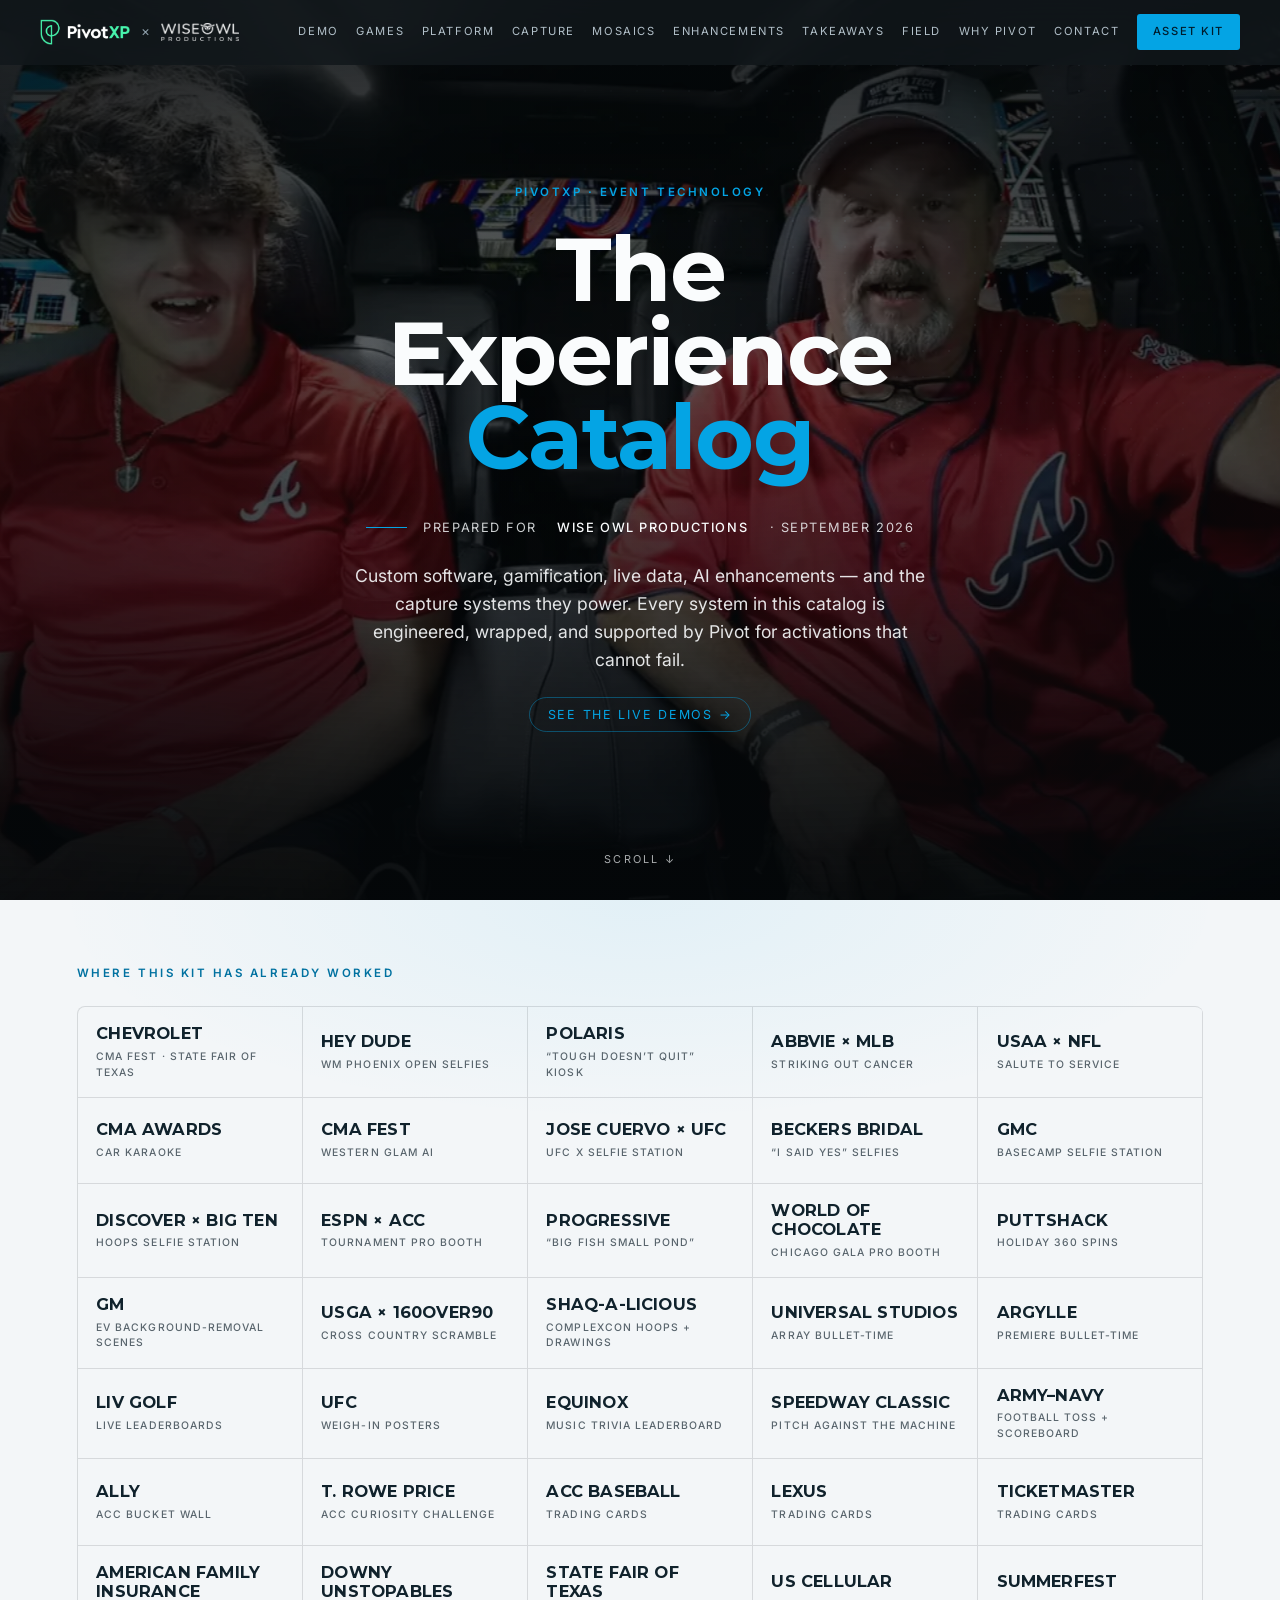
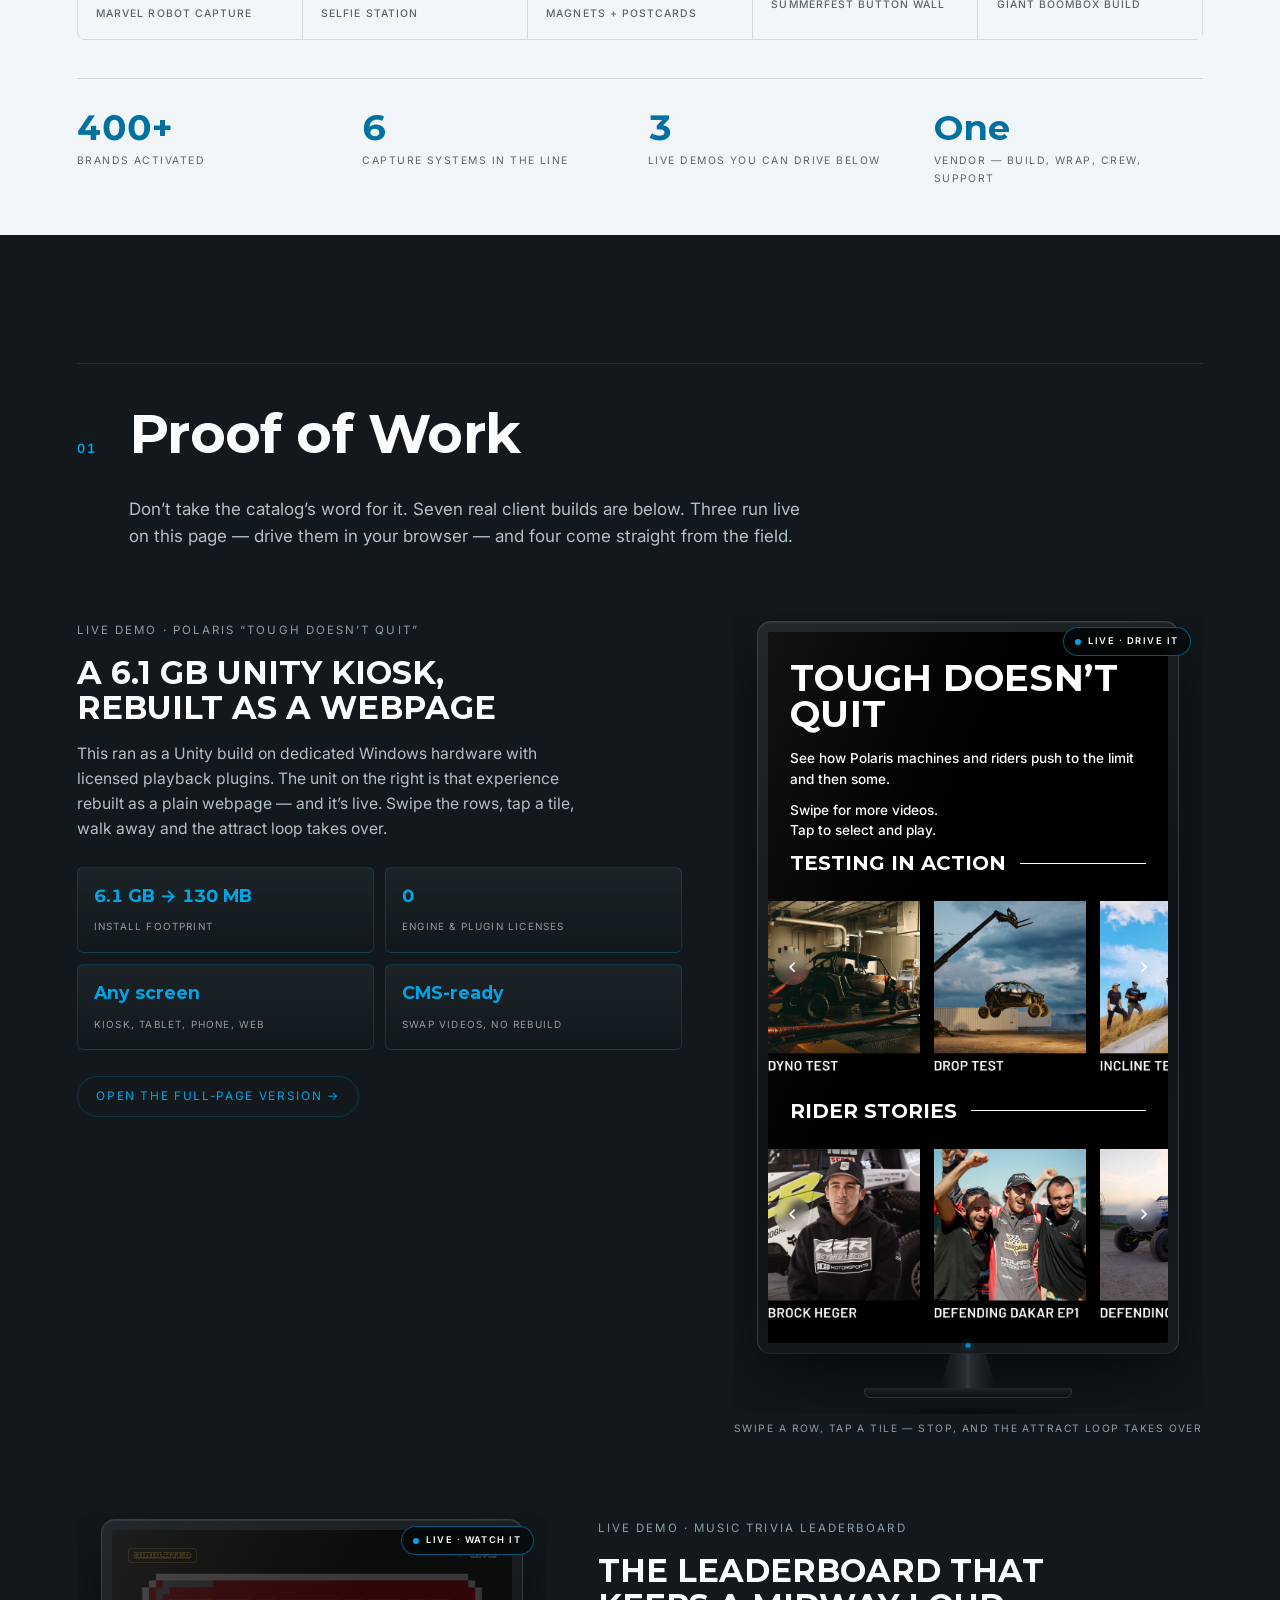
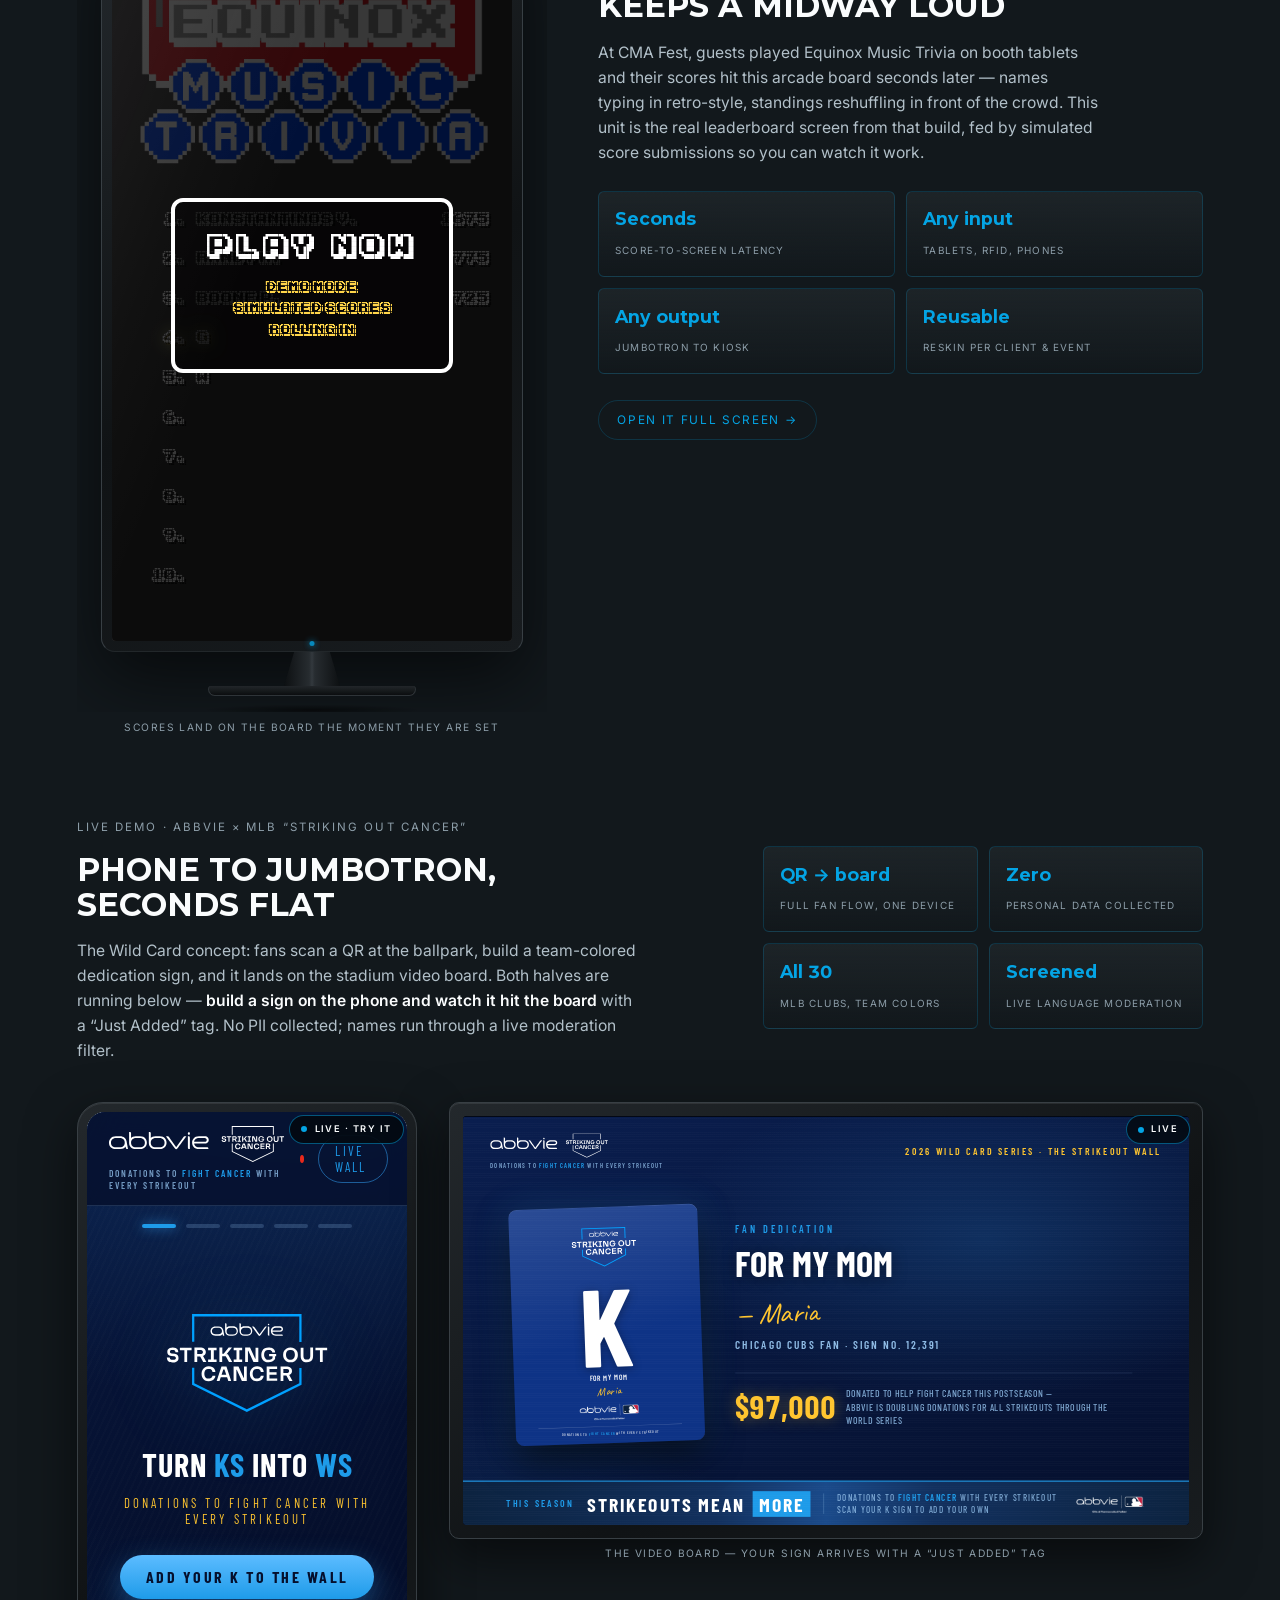
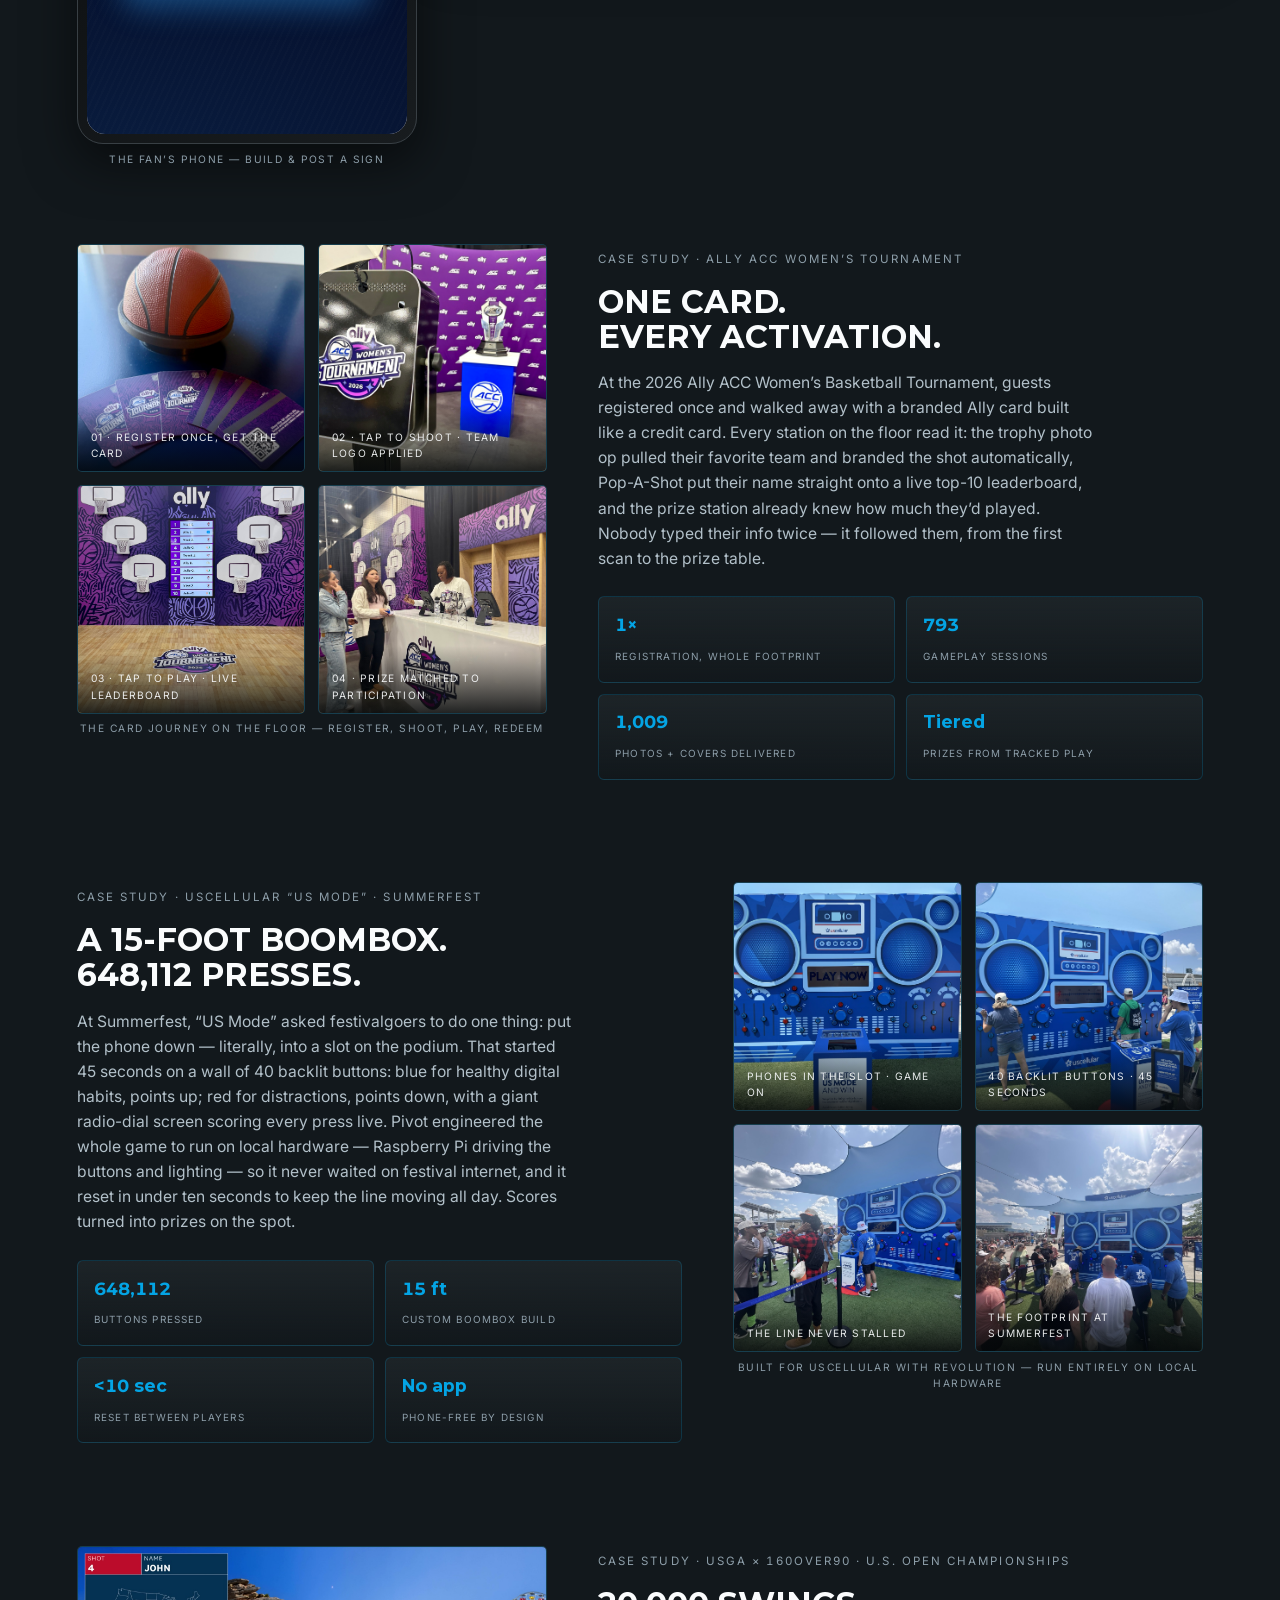
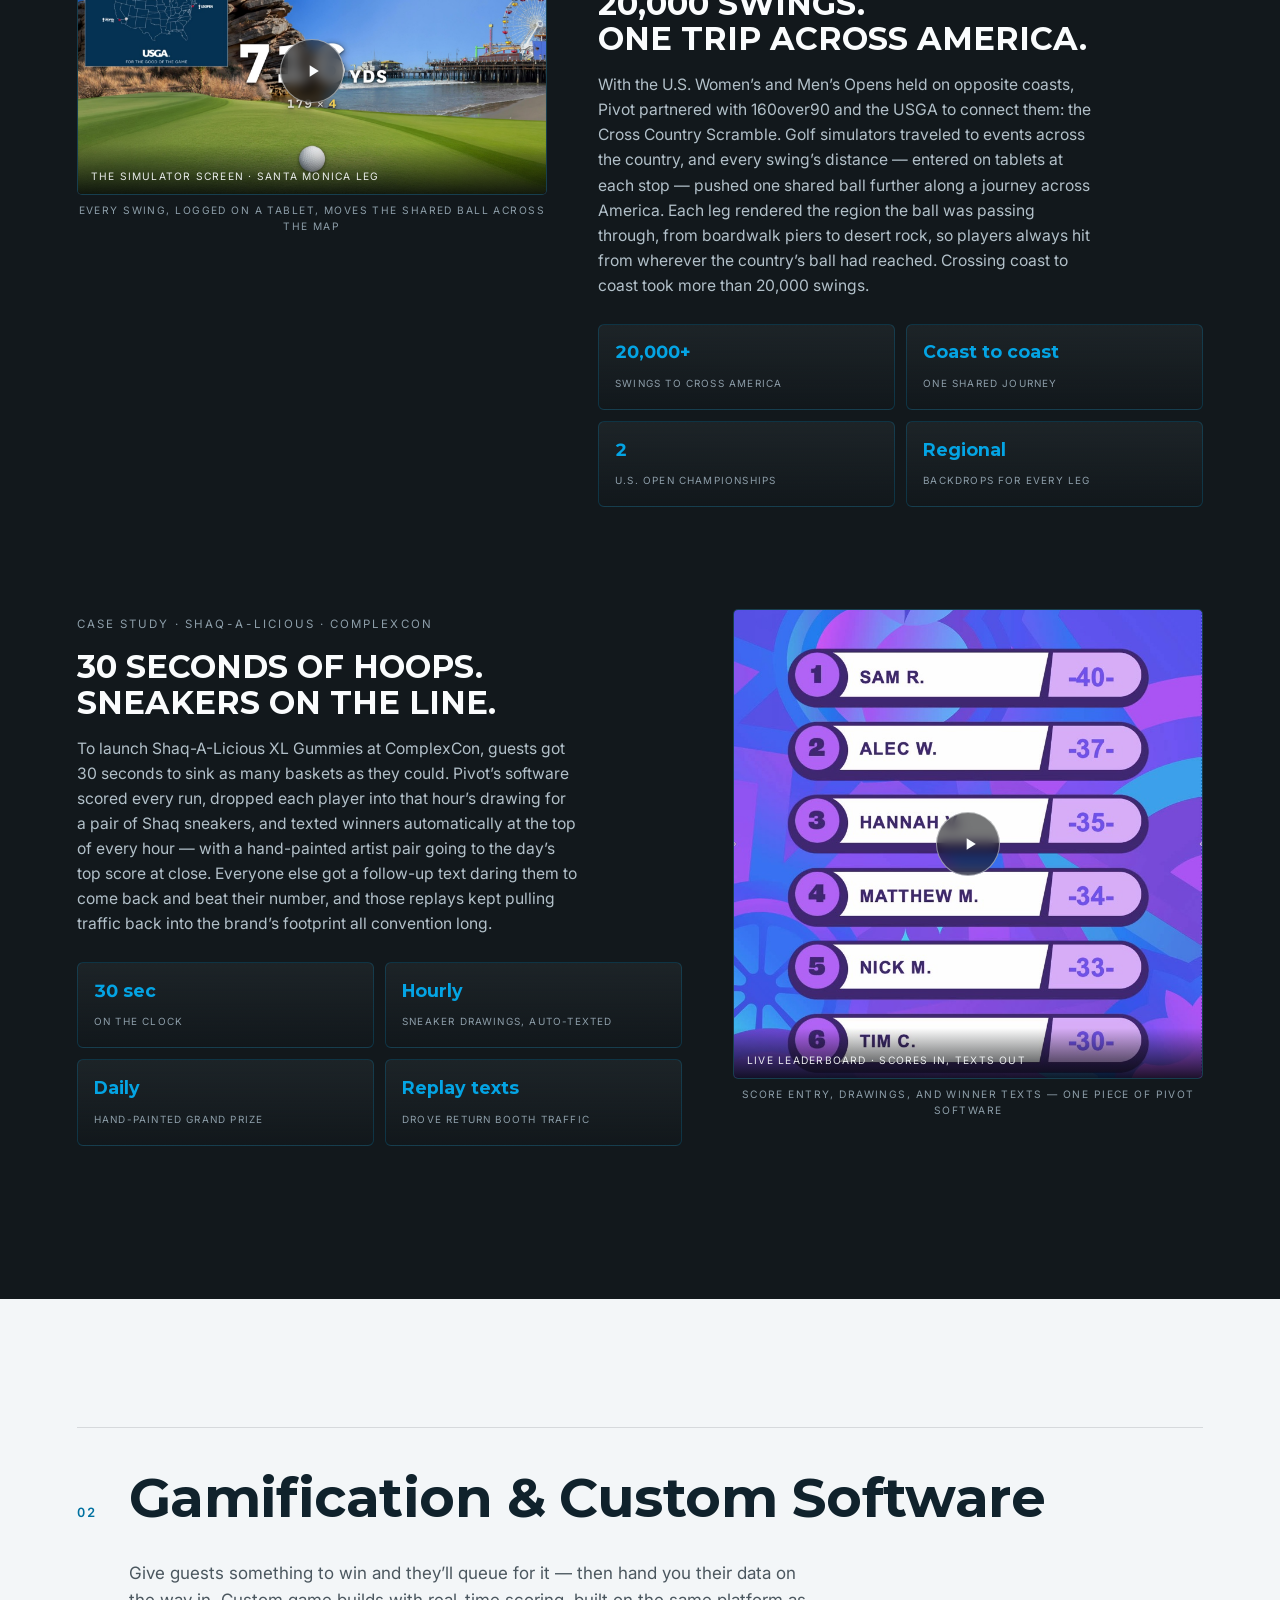
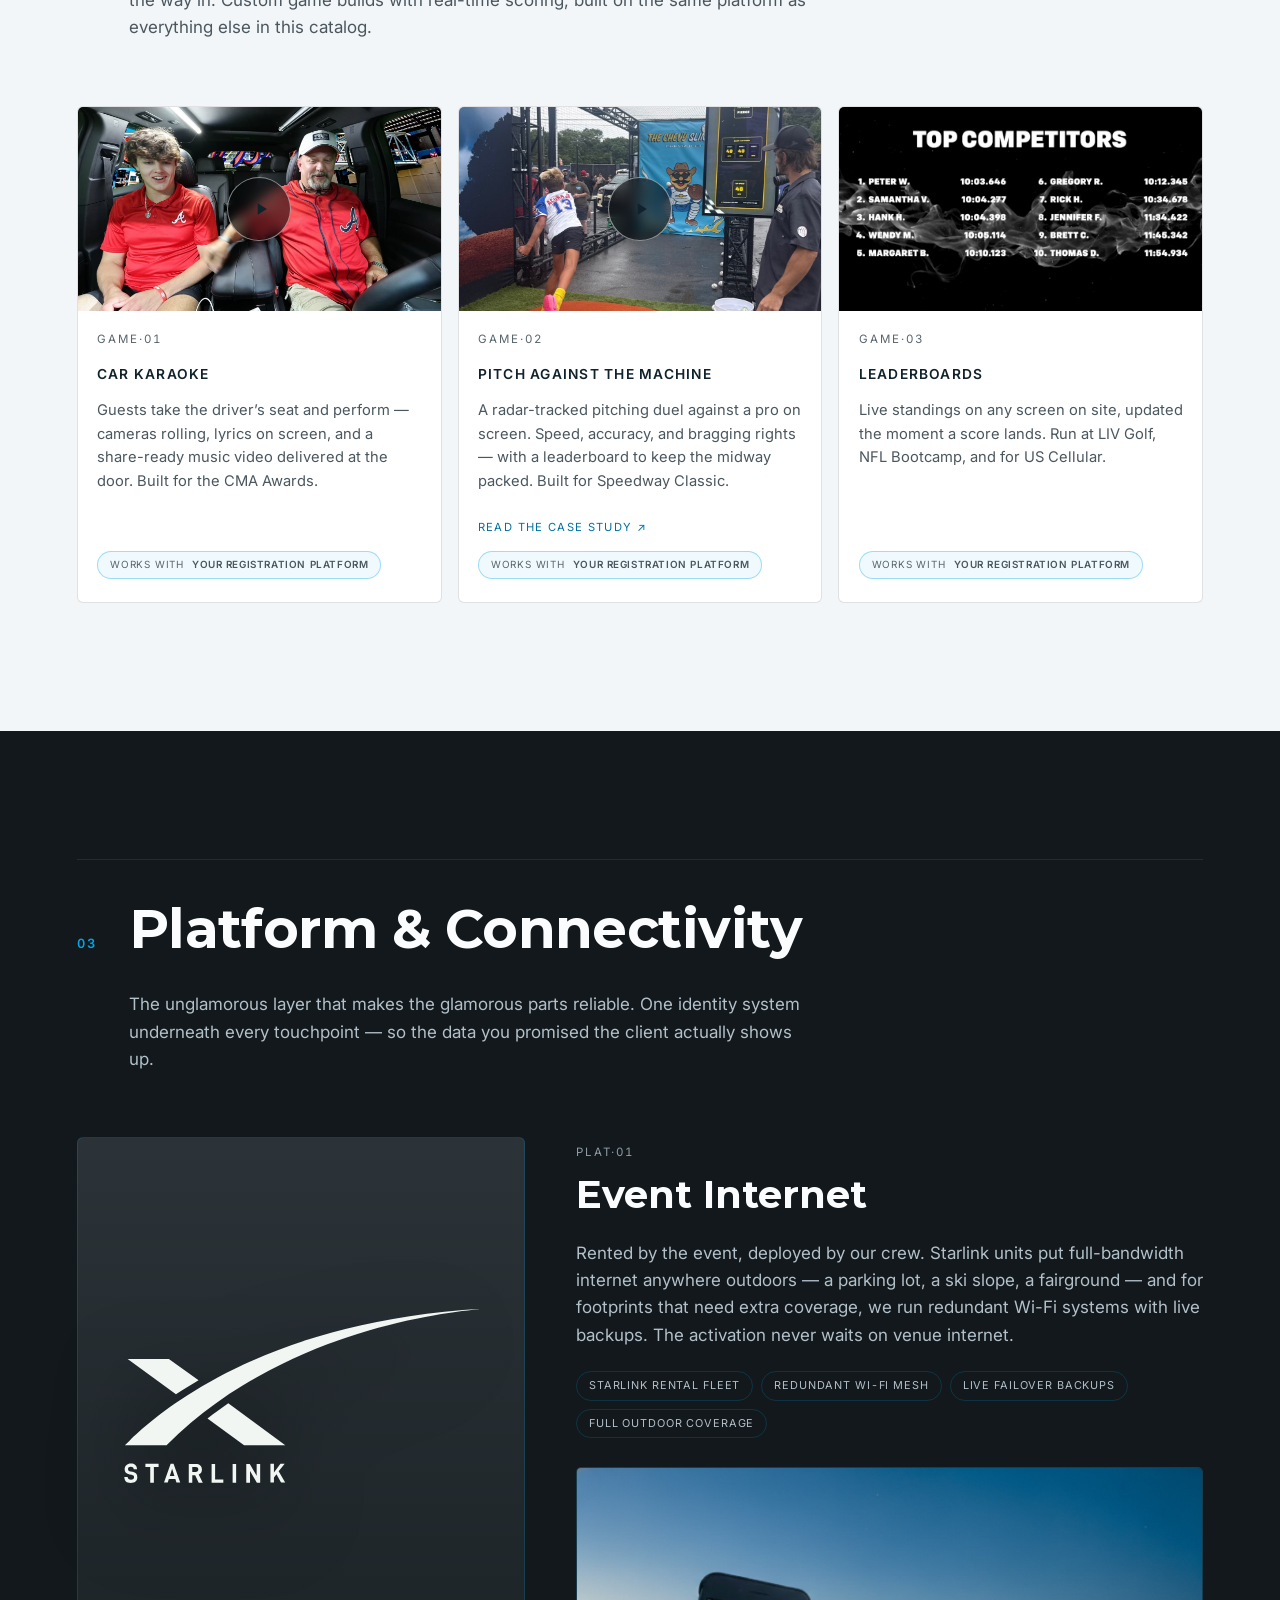
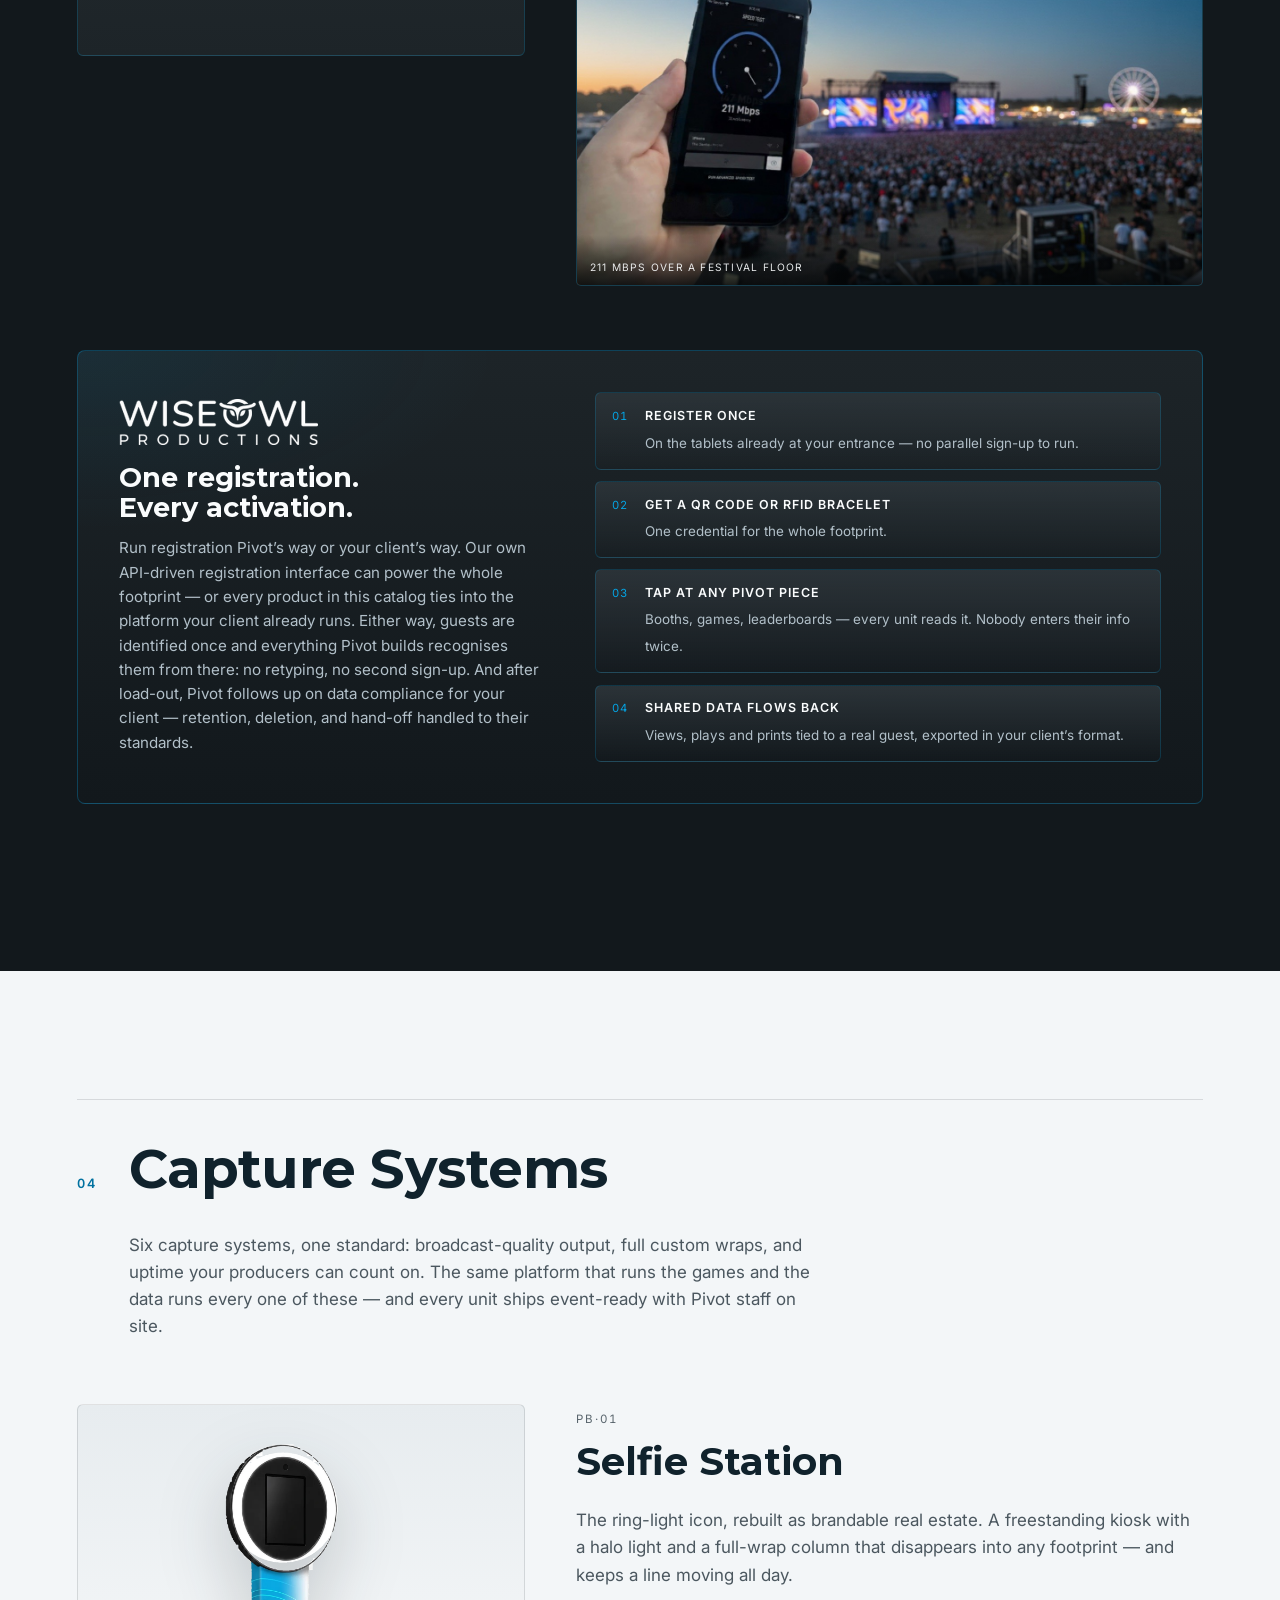
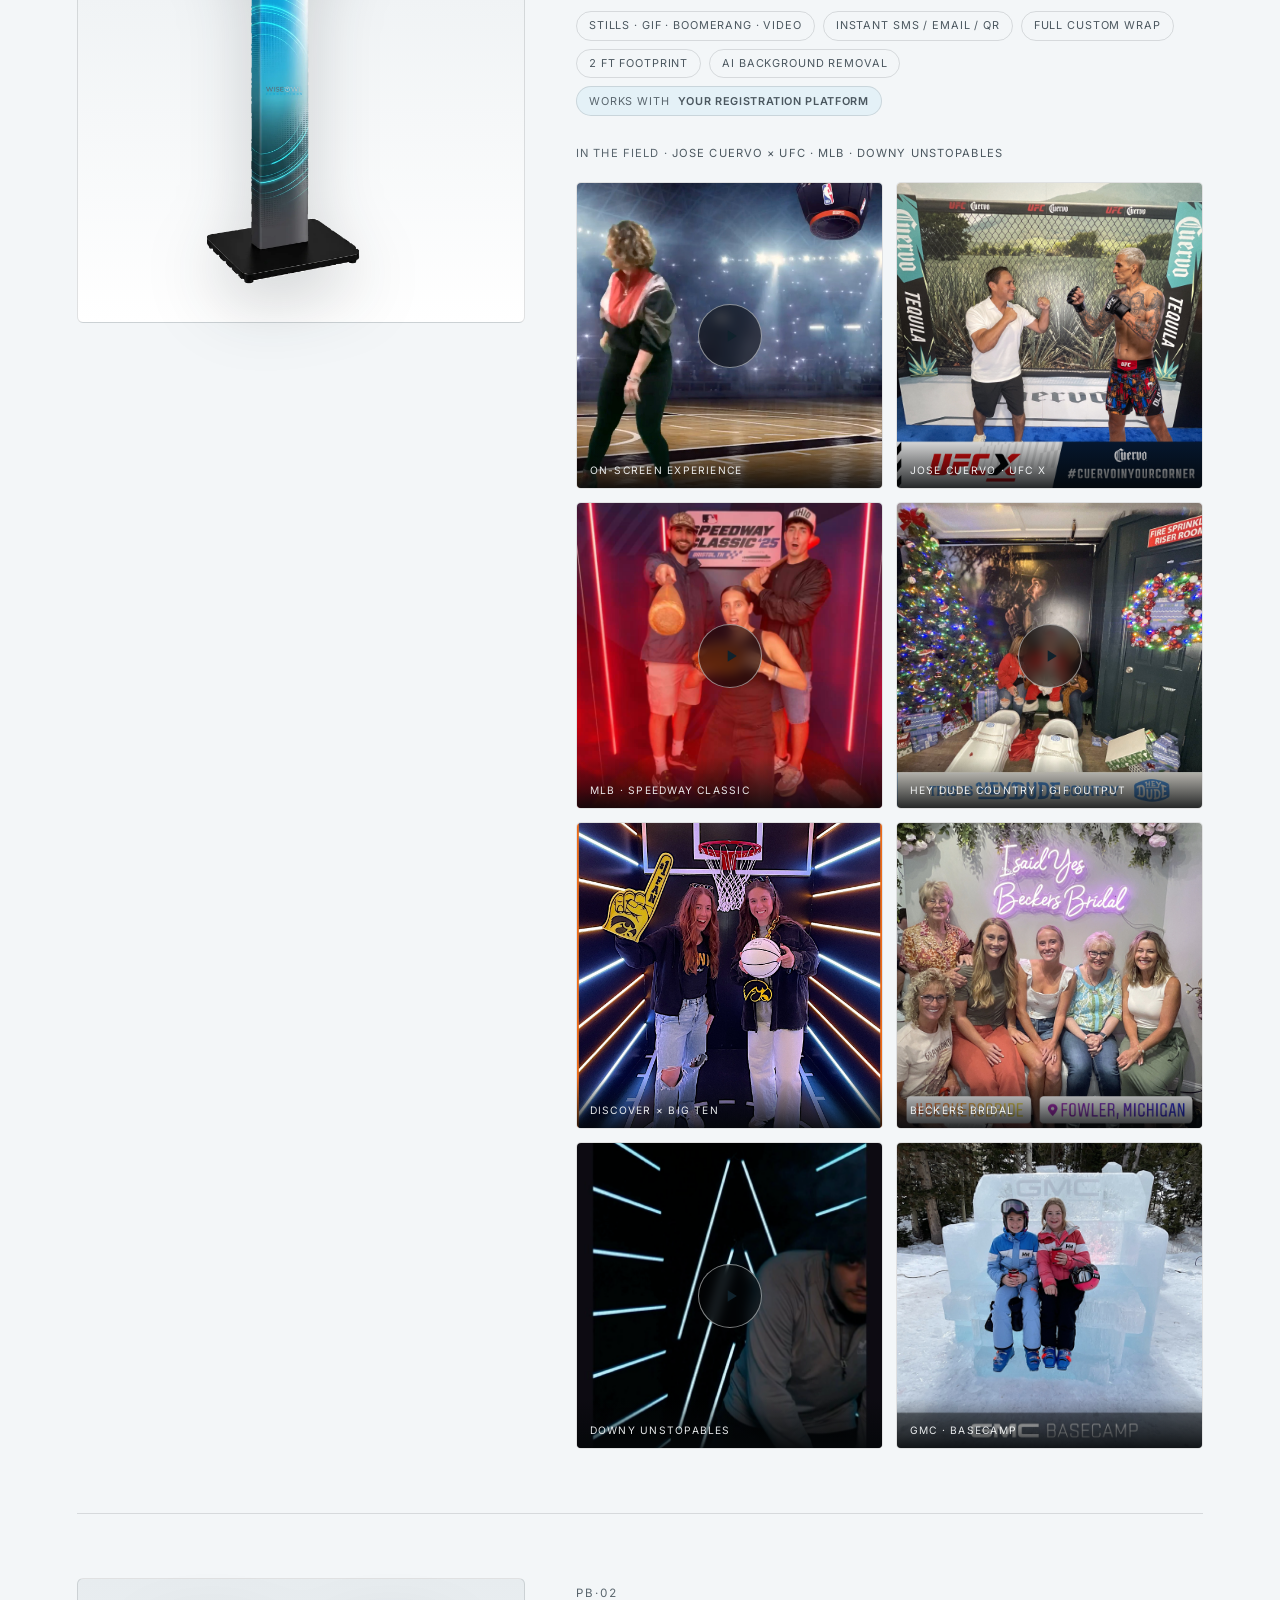
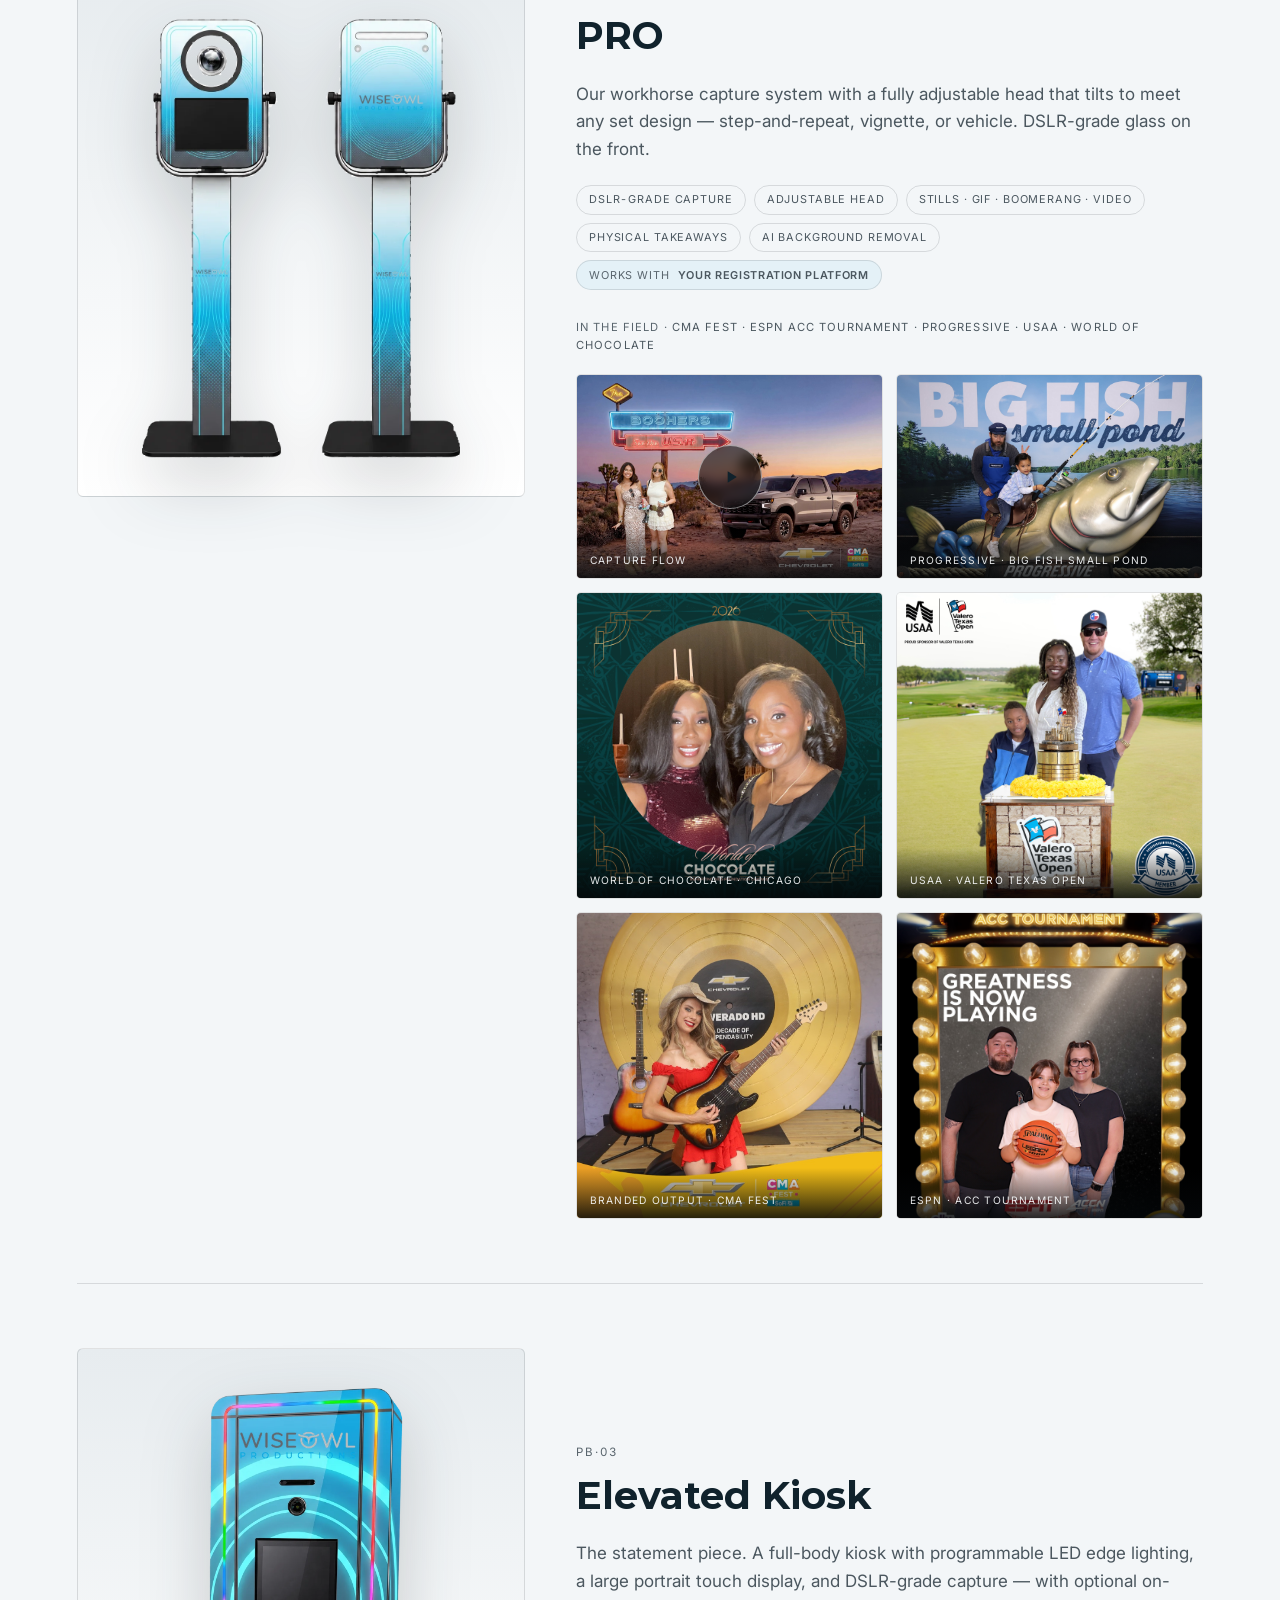
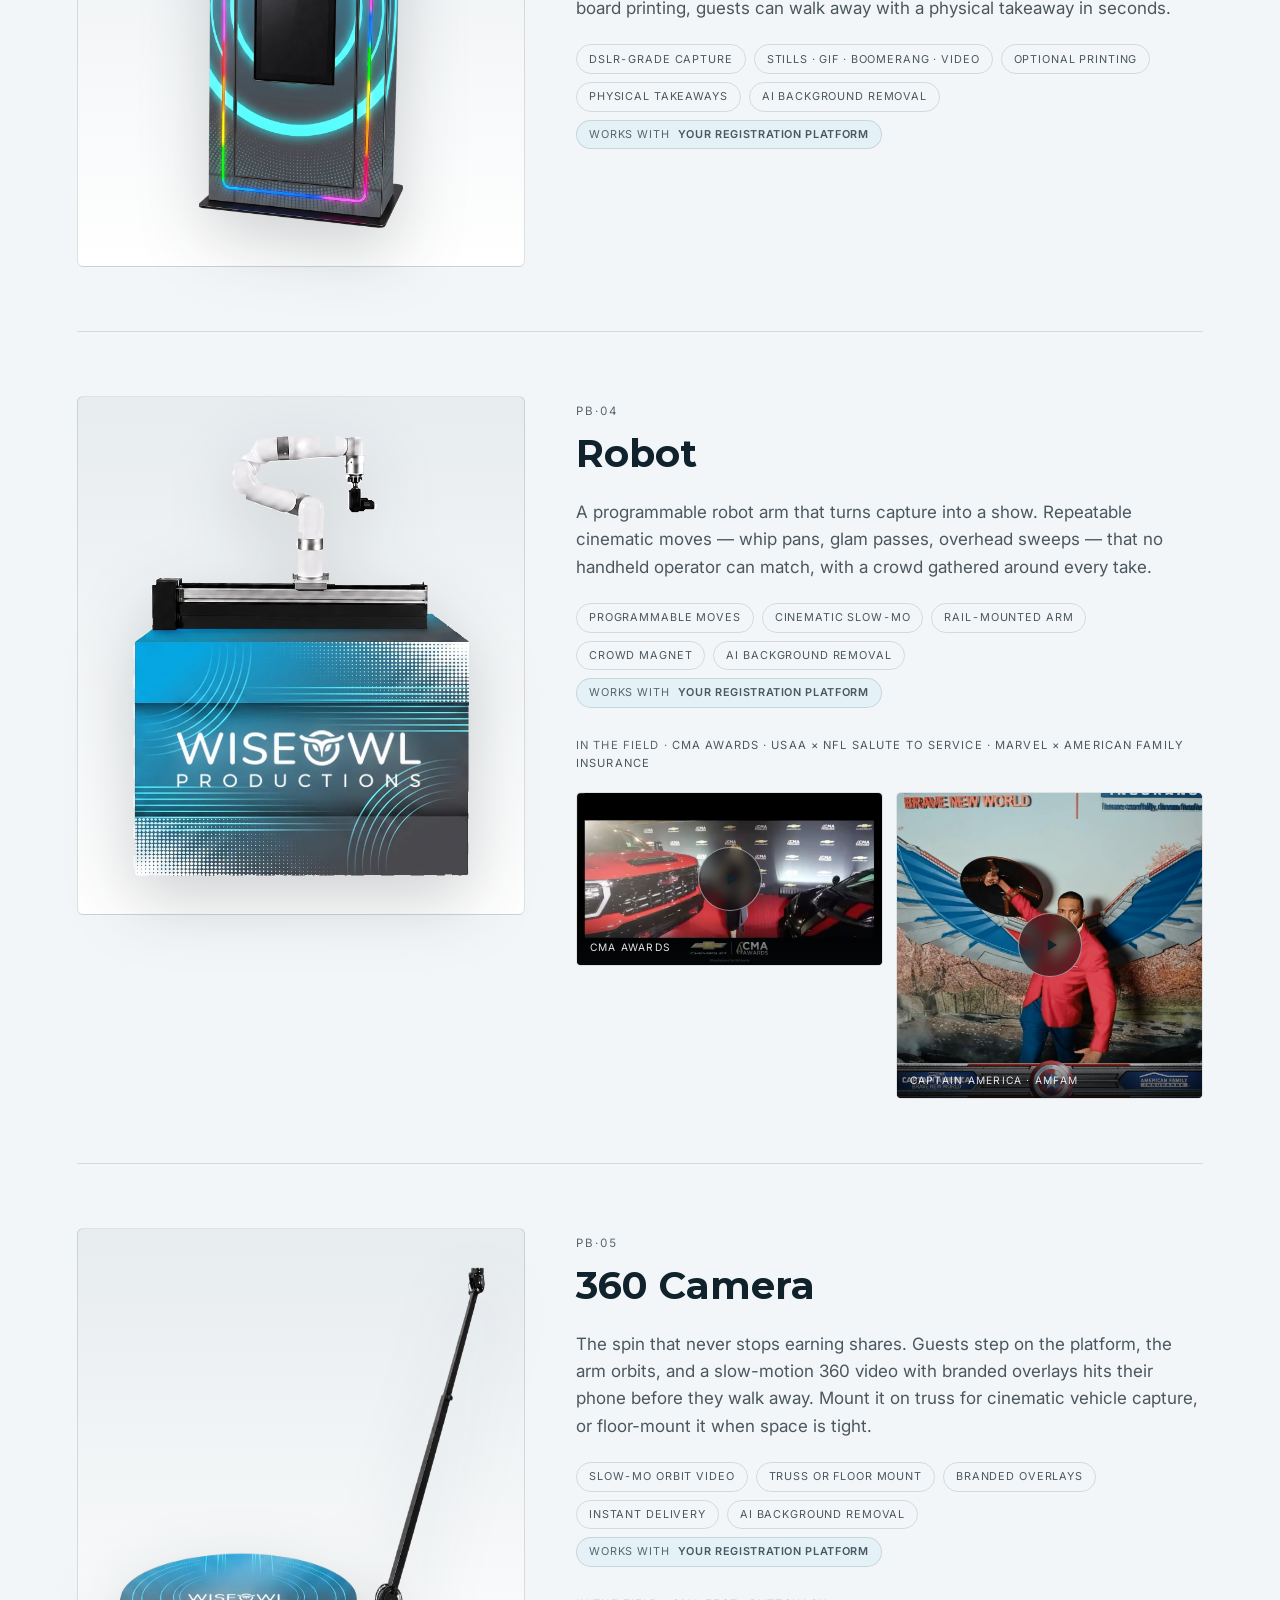
==== commit 734a4ea6: "Build 2026-09-03" ====
--- a/index.html
+++ b/index.html
@@ -9,9 +9,9 @@
 <meta property="og:title" content="Pivot × Wise Owl Productions — The Experience Catalog">
 <meta property="og:description" content="Event technology end to end — gamification, live data, AI enhancements, and capture systems, with three live demos you can drive in the browser.">
 <!-- og:image must be absolute for scrapers. It points at the copy that actually holds
-     the current card. Update this single line if this build moves to a different host.
-     Regenerate the card itself with: node tools/make-og.mjs -->
-<meta property="og:image" content="https://pivotxp.github.io/wise-owl-catalog/assets/img/og-cover.jpg?v=1">
+     the current card; the host comes from the build's base URL (brand.site.baseUrl),
+     so it follows the build if it moves. -->
+<meta property="og:image" content="https://wise-owl.catalogs.pivotxp.com/assets/img/og-cover.jpg?v=1">
 <meta property="og:image:width" content="1200">
 <meta property="og:image:height" content="630">
 <meta property="og:image:alt" content="Pivot × Wise Owl Productions — The Experience Catalog">
@@ -19,25 +19,49 @@
      preview card can never send someone to a different build than the link. -->
 <meta property="og:type" content="website">
 <meta name="twitter:card" content="summary_large_image">
-<meta name="theme-color" content="#0A1C26">
+<meta name="theme-color" content="#12181C">
 <meta name="color-scheme" content="dark">
 <link rel="preload" as="image" href="assets/img/hero-poster.webp" fetchpriority="high">
 <link rel="preconnect" href="https://fonts.googleapis.com">
 <link rel="preconnect" href="https://fonts.gstatic.com" crossorigin>
-<link rel="stylesheet" href="https://fonts.googleapis.com/css2?family=Inter:wght@400..700&amp;family=Montserrat:wght@300;500;700&amp;display=swap">
-<link rel="icon" href="assets/img/wiseowl-mark.png" type="image/png">
+<link rel="stylesheet" href="https://fonts.googleapis.com/css2?family=Inter:wght@400..700&amp;display=swap">
+<style>@font-face{font-family:"Montserrat";font-style:normal;font-weight:300;src:url(assets/fonts/Montserrat-300-500-700-1.woff2) format('woff2');font-display:block}
+@font-face{font-family:"Montserrat";font-style:normal;font-weight:500;src:url(assets/fonts/Montserrat-300-500-700-1.woff2) format('woff2');font-display:block}
+@font-face{font-family:"Montserrat";font-style:normal;font-weight:700;src:url(assets/fonts/Montserrat-300-500-700-1.woff2) format('woff2');font-display:block}
+</style>
+<link rel="icon" href="assets/img/brand-favicon.png" type="image/png">
+
 <style>
 :root{
-  --bg:#0A1C26; --surface:#0F2936; --raise:#16374A; --line:rgba(4,166,225,.20);
-  --ink:#FBFDFE; --muted:#A7C2CF; --dim:#85A2B2;
-  --mint:#04A6E1; --mint-deep:#076E93; --mint-ink:#04202E;--mint-lt:#5FCBF2;--gold:#CFB888;
-  --mint-hi:#22B7F0;
-  /* --mint fills (buttons, rules, glows) and --accent colours text. They differ on
-     light bands: #04A6E1 on white is only 3.09:1 and fails AA for body text, so the
-     accent darkens while the fill stays vivid. */
-  --accent:#04A6E1; --err:#FF7A7A;
+  --bg:#12181C; --surface:#1D2428; --raise:#2B3338; --line:rgb(var(--mint-rgb)/.20);
+  --ink:#FAFCFD; --muted:#B2C0C9; --dim:#8D9EA9;
+  --mint:#04A4E4; --mint-deep:#0071A0; --mint-ink:#001D2D; --mint-lt:#5EC3FB; --mint-hi:#2CB4F5;
+  --mint-rgb:4 164 228; --ground-deep-rgb:4 7 9; --ground-ink-rgb:22 29 33;
+  --scrim-light-rgb:248 251 252; --dim-rgb:141 158 169; --ink-light-rgb:16 34 44;
+  --accent:#04A4E4; --err:#FF7A7A;
   --shadow-art:drop-shadow(0 30px 40px rgba(0,0,0,.5));
   --disp:"Montserrat","Inter",system-ui,sans-serif; --body:"Inter",system-ui,-apple-system,"Segoe UI",Helvetica,Arial,sans-serif; --mono:"Inter",system-ui,-apple-system,"Segoe UI",Helvetica,Arial,sans-serif;
+}
+.band-light{
+  --bg:#F3F6F8; --surface:#FFFFFF; --raise:#E7ECEF;
+  --line:rgb(var(--ground-ink-rgb)/.13);
+  --ink:#10222C; --muted:#4B575F; --dim:#59656D;
+  --accent:#0071A0; --err:#A3231B; --mint-lt:#0071A0;
+  --shadow-art:drop-shadow(0 24px 34px rgb(var(--ground-ink-rgb)/.20));
+  background:var(--bg);color:var(--ink)
+}
+.band-dark{
+  --bg:#12181C; --surface:#1D2428; --raise:#2B3338;
+  --line:rgb(var(--mint-rgb)/.20);
+  --ink:#FAFCFD; --muted:#B2C0C9; --dim:#8D9EA9;
+  --accent:#04A4E4; --mint-lt:#5EC3FB; --err:#FF7A7A;
+  --shadow-art:drop-shadow(0 30px 40px rgba(0,0,0,.5));
+  background:var(--bg);color:var(--ink)
+}
+/* Static catalog stylesheet. The colour token blocks (:root palette, .band-light,
+   .band-dark) are generated per client by h.webTokens() and inlined just above this
+   file; only the layout and motion tokens that are not palette-driven live here. */
+:root{
   --nav-h:66px;
   /* one motion vocabulary for the whole page: a long, decelerating curve that
      settles rather than stops, and a shorter one for direct interactions */
@@ -66,27 +90,6 @@
    already reads from tokens, so a band only has to redefine the token set and the
    cards, rules, pills and forms inside it follow. Colour comes from the artwork —
    the chrome stays close to monochrome. */
-.band-light{
-  --bg:#F3F6F8; --surface:#FFFFFF; --raise:#E8EDF1;
-  --line:rgba(8,28,38,.13);
-  /* --dim carries 10-12px uppercase labels (.kicker, .seen, stat captions), so it
-     has to clear 4.5:1 at that size, not just look grey enough. #6A7B70 measured
-     4.13:1 here; this is 5.6:1. */
-  --ink:#0A1C26; --muted:#48606C; --dim:#526774;
-  --accent:#076E93;            /* 7.1:1 on this ground */
-  --err:#A3231B;
-  --mint-lt:#076E93;
-  --shadow-art:drop-shadow(0 24px 34px rgba(8,28,38,.20));
-  background:var(--bg);color:var(--ink)
-}
-.band-dark{
-  --bg:#0A1C26; --surface:#0F2936; --raise:#16374A;
-  --line:rgba(4,166,225,.20);
-  --ink:#FBFDFE; --muted:#A7C2CF; --dim:#85A2B2;
-  --accent:#04A6E1; --mint-lt:#5FCBF2; --err:#FF7A7A;
-  --shadow-art:drop-shadow(0 30px 40px rgba(0,0,0,.5));
-  background:var(--bg);color:var(--ink)
-}
 /* device bezels and the media caption scrim sit over artwork, so they stay dark on
    both grounds and are deliberately not tokenised */
 
@@ -130,8 +133,8 @@
 /* centred stack: the left-aligned cover left roughly half the viewport empty on
    desktop, and a centred type stack over full-width artwork is the stronger open */
 .cover{min-height:100svh;display:flex;flex-direction:column;justify-content:center;align-items:center;text-align:center;padding:clamp(5rem,10vh,8rem) clamp(1.2rem,6vw,5rem) 5rem;position:relative;overflow:hidden;background:
-  radial-gradient(1200px 600px at 85% -10%,rgba(4,166,225,.10),transparent 60%),
-  radial-gradient(900px 500px at -10% 110%,rgba(4,166,225,.06),transparent 60%),
+  radial-gradient(1200px 600px at 85% -10%,rgb(var(--mint-rgb)/.10),transparent 60%),
+  radial-gradient(900px 500px at -10% 110%,rgb(var(--mint-rgb)/.06),transparent 60%),
   var(--bg)}
 /* Full-bleed opening frame. The type-only cover read as a document title page;
    a real activation behind it — the build, the live board, a guest mid-throw —
@@ -144,26 +147,26 @@
 /* Scrim carries the contrast, so the headline never depends on what the photo is
    doing underneath it. Measured against the rendered pixels, not eyeballed. */
 .cover-scrim{position:absolute;inset:0;z-index:1;pointer-events:none;background:
-  linear-gradient(180deg,rgba(4,16,23,.80) 0%,rgba(4,16,23,.62) 34%,rgba(4,16,23,.72) 64%,rgba(4,16,23,.94) 100%),
-  radial-gradient(120% 78% at 50% 45%,transparent 12%,rgba(4,16,23,.55) 78%)}
+  linear-gradient(180deg,rgb(var(--ground-deep-rgb)/.80) 0%,rgb(var(--ground-deep-rgb)/.62) 34%,rgb(var(--ground-deep-rgb)/.72) 64%,rgb(var(--ground-deep-rgb)/.94) 100%),
+  radial-gradient(120% 78% at 50% 45%,transparent 12%,rgb(var(--ground-deep-rgb)/.55) 78%)}
 /* lift the hero copy above the scrim — but skip .scroll-cue, which is already
    absolutely positioned against the cover and carries its own z-index. Forcing
    position:relative on it dropped it into the flex flow, on top of the CTA. */
 .cover>*:not(.cover-media):not(.cover-scrim):not(.scroll-cue){position:relative;z-index:2}
 /* --drift is set from the scroll pass so the dot field trails the page slightly */
-.cover::after{content:"";position:absolute;inset:0;z-index:1;background-image:radial-gradient(rgba(173,196,207,.10) 1px,transparent 1px);background-size:26px 26px;background-position:0 var(--drift,0);mask-image:radial-gradient(700px 500px at 80% 20%,#000 20%,transparent 75%);pointer-events:none;will-change:background-position}
+.cover::after{content:"";position:absolute;inset:0;z-index:1;background-image:radial-gradient(rgb(var(--dim-rgb)/.10) 1px,transparent 1px);background-size:26px 26px;background-position:0 var(--drift,0);mask-image:radial-gradient(700px 500px at 80% 20%,#000 20%,transparent 75%);pointer-events:none;will-change:background-position}
 .cover .scroll-cue{transition:opacity .4s var(--ease-soft)}
 .cover .eyebrow{margin-bottom:1.6rem}
 .cover h1{font-size:clamp(2.4rem,7vw,7rem);font-weight:700;line-height:.94;letter-spacing:-.02em;max-width:13ch;margin-inline:auto}
 .cover h1 em{font-style:normal;color:var(--mint)}
-.cover .prep{margin-top:2.4rem;display:flex;flex-wrap:wrap;align-items:center;justify-content:center;gap:.6rem 1rem;font-family:var(--mono);font-size:.8rem;letter-spacing:.12em;text-transform:uppercase;color:rgba(247,252,255,.82)}
+.cover .prep{margin-top:2.4rem;display:flex;flex-wrap:wrap;align-items:center;justify-content:center;gap:.6rem 1rem;font-family:var(--mono);font-size:.8rem;letter-spacing:.12em;text-transform:uppercase;color:rgb(var(--scrim-light-rgb)/.82)}
 .cover .prep b{color:var(--ink);font-weight:500}
 .cover .prep::before{content:"";width:2.6rem;height:1px;background:var(--mint)}
-.cover p.lede{margin-top:1.5rem;max-width:52ch;margin-inline:auto;color:rgba(247,252,255,.90);font-size:1.1rem}
+.cover p.lede{margin-top:1.5rem;max-width:52ch;margin-inline:auto;color:rgb(var(--scrim-light-rgb)/.90);font-size:1.1rem}
 .cover .demo-cue{margin-top:1.6rem}
-.cover .demo-cue a{font-family:var(--mono);font-size:.78rem;letter-spacing:.14em;text-transform:uppercase;border:1px solid rgba(4,166,225,.4);border-radius:99px;padding:.55rem 1.1rem;transition:background .2s,border-color .2s}
-.cover .demo-cue a:hover{background:rgba(4,166,225,.12);border-color:var(--mint)}
-.cover .scroll-cue{position:absolute;z-index:2;bottom:2rem;left:0;right:0;text-align:center;font-family:var(--mono);font-size:.68rem;letter-spacing:.2em;text-transform:uppercase;color:rgba(247,252,255,.68);animation:cue 2.6s ease-in-out infinite}
+.cover .demo-cue a{font-family:var(--mono);font-size:.78rem;letter-spacing:.14em;text-transform:uppercase;border:1px solid rgb(var(--mint-rgb)/.4);border-radius:99px;padding:.55rem 1.1rem;transition:background .2s,border-color .2s}
+.cover .demo-cue a:hover{background:rgb(var(--mint-rgb)/.12);border-color:var(--mint)}
+.cover .scroll-cue{position:absolute;z-index:2;bottom:2rem;left:0;right:0;text-align:center;font-family:var(--mono);font-size:.68rem;letter-spacing:.2em;text-transform:uppercase;color:rgb(var(--scrim-light-rgb)/.68);animation:cue 2.6s ease-in-out infinite}
 @keyframes cue{50%{transform:translateY(6px);opacity:.5}}
 @media(prefers-reduced-motion:reduce){.cover .scroll-cue{animation:none}}
 
@@ -205,16 +208,16 @@
    letting an empty frame flash black against the page */
 video{background:var(--raise)}
 
-.media figcaption{position:absolute;inset:auto 0 0 0;padding:1.5rem .8rem .6rem;font-family:var(--mono);font-size:.64rem;letter-spacing:.12em;text-transform:uppercase;color:rgba(241,246,250,.92);background:linear-gradient(transparent,rgba(4,11,16,.85));pointer-events:none}
+.media figcaption{position:absolute;inset:auto 0 0 0;padding:1.5rem .8rem .6rem;font-family:var(--mono);font-size:.64rem;letter-spacing:.12em;text-transform:uppercase;color:rgb(var(--scrim-light-rgb)/.92);background:linear-gradient(transparent,rgb(var(--ground-deep-rgb)/.85));pointer-events:none}
 .vwrap{position:relative;cursor:pointer}
-.vwrap .playbtn{position:absolute;inset:0;margin:auto;width:64px;height:64px;border-radius:50%;border:1px solid rgba(241,246,250,.5);background:rgba(4,13,19,.55);backdrop-filter:blur(6px);display:flex;align-items:center;justify-content:center;transition:transform .2s,background .2s;pointer-events:none}
-.vwrap:hover .playbtn{transform:scale(1.08);background:rgba(4,166,225,.25)}
+.vwrap .playbtn{position:absolute;inset:0;margin:auto;width:64px;height:64px;border-radius:50%;border:1px solid rgb(var(--scrim-light-rgb)/.5);background:rgb(var(--ground-deep-rgb)/.55);backdrop-filter:blur(6px);display:flex;align-items:center;justify-content:center;transition:transform .2s,background .2s;pointer-events:none}
+.vwrap:hover .playbtn{transform:scale(1.08);background:rgb(var(--mint-rgb)/.25)}
 
 /* ---------- mosaics ---------- */
-#booths{padding-bottom:clamp(1.5rem,3vw,2.5rem)}
-#mosaics{padding-top:clamp(2rem,4.5vw,4rem)}
+.tight-bottom{padding-bottom:clamp(1.5rem,3vw,2.5rem)}
+.tight-top{padding-top:clamp(2rem,4.5vw,4rem)}
 .mosaic-demo{max-width:1100px;margin:0 auto;padding:0 1.2rem}
-.mosaic-frame{position:relative;border-radius:6px;overflow:hidden;border:1px solid var(--line);background:#081018;cursor:pointer}
+.mosaic-frame{position:relative;border-radius:6px;overflow:hidden;border:1px solid var(--line);background:rgb(var(--ground-deep-rgb));cursor:pointer}
 .mosaic-frame canvas{display:block;width:100%;height:auto}
 .mosaic-cap{margin:.7rem 0 0;font-family:var(--mono);font-size:.66rem;letter-spacing:.12em;text-transform:uppercase;color:var(--muted);text-align:center}
 .mosaic-points{display:grid;gap:.8rem;grid-template-columns:repeat(auto-fit,minmax(210px,1fr));margin-top:1.6rem}
@@ -255,7 +258,7 @@
 
 /* ---------- asset kit band ---------- */
 .kit{margin:0 clamp(1.2rem,6vw,5rem);border:1px solid var(--mint-deep);border-radius:8px;background:
-  radial-gradient(600px 300px at 90% 0%,rgba(4,166,225,.14),transparent 60%),var(--surface);
+  radial-gradient(600px 300px at 90% 0%,rgb(var(--mint-rgb)/.14),transparent 60%),var(--surface);
   padding:clamp(2rem,5vw,3.5rem);display:grid;grid-template-columns:1fr auto;gap:2rem;align-items:center}
 .kit h2{font-size:clamp(1.5rem,3.4vw,2.4rem);font-weight:700;text-transform:uppercase;margin-bottom:.7rem}
 .kit p{color:var(--muted);max-width:52ch}
@@ -271,7 +274,7 @@
 /* no bottom rule: the following .sec-head already draws one, and at this spacing
    the pair reads as a stray double line */
 .cred{padding:clamp(2.6rem,5vw,4.2rem) clamp(1.2rem,6vw,5rem) clamp(2rem,4vw,3rem);
-  background:radial-gradient(900px 340px at 50% 0%,rgba(4,166,225,.07),transparent 65%)}
+  background:radial-gradient(900px 340px at 50% 0%,rgb(var(--mint-rgb)/.07),transparent 65%)}
 .cred .eyebrow{margin-bottom:1.5rem}
 /* client wall: a hairline grid reads as evidence, where an inline list of names
    read as a list. Borders live on the cells (right+bottom) with the container
@@ -301,18 +304,18 @@
 /* ---------- mid-page call to action ---------- */
 /* the band sits between two sections, so their padding would otherwise stack into
    a ~200px dead gap; #why gives up its bottom padding to the band instead */
-#why{padding-bottom:clamp(1.5rem,3vw,2.5rem)}
+.before-cta{padding-bottom:clamp(1.5rem,3vw,2.5rem)}
 .cta-band{margin:0 clamp(1.2rem,6vw,5rem);padding:clamp(1.6rem,3.5vw,2.4rem) clamp(1.5rem,4vw,2.8rem);
   border:1px solid var(--mint-deep);border-radius:8px;display:flex;flex-wrap:wrap;gap:1.2rem 2rem;
-  align-items:center;justify-content:space-between;background:linear-gradient(100deg,rgba(4,166,225,.10),transparent 70%),var(--surface)}
+  align-items:center;justify-content:space-between;background:linear-gradient(100deg,rgb(var(--mint-rgb)/.10),transparent 70%),var(--surface)}
 .cta-band p{font-family:var(--disp);font-weight:700;text-transform:uppercase;font-size:clamp(1.05rem,2vw,1.5rem);line-height:1.2}
 .cta-band span{display:block;font-family:var(--body);font-weight:400;text-transform:none;font-size:.93rem;color:var(--muted);margin-top:.4rem;max-width:52ch}
 .cta-band a{flex:none;font-family:var(--mono);font-size:.76rem;letter-spacing:.12em;text-transform:uppercase;
   background:var(--mint);color:var(--mint-ink);padding:.85rem 1.5rem;border-radius:4px;font-weight:500}
 .cta-band a:hover{background:var(--mint-hi)}
 
-.stage-logo{background:radial-gradient(420px 220px at 50% 42%,rgba(4,166,225,.10),transparent 70%),linear-gradient(180deg,var(--raise),var(--surface));min-height:300px}
-.stage-logo img{width:min(340px,70%);max-height:none;filter:drop-shadow(0 0 34px rgba(241,246,250,.18))}
+.stage-logo{background:radial-gradient(420px 220px at 50% 42%,rgb(var(--mint-rgb)/.10),transparent 70%),linear-gradient(180deg,var(--raise),var(--surface));min-height:300px}
+.stage-logo img{width:min(340px,70%);max-height:none;filter:drop-shadow(0 0 34px rgb(var(--scrim-light-rgb)/.18))}
 
 /* ---------- live demo affordance ----------
    The units render as device mock-ups, so a reader scrolling past reasonably
@@ -321,18 +324,18 @@
 .pg-unit,.duo-phone,.duo-board{position:relative}
 .live-tag{position:absolute;top:.8rem;right:.8rem;z-index:3;display:inline-flex;align-items:center;gap:.45rem;
   font-family:var(--mono);font-size:.58rem;font-weight:600;letter-spacing:.16em;text-transform:uppercase;
-  color:#FBFDFE;background:rgba(4,16,23,.74);backdrop-filter:blur(8px);
-  border:1px solid rgba(4,166,225,.5);border-radius:99px;padding:.38rem .7rem;pointer-events:none}
+  color:#FBFDFE;background:rgb(var(--ground-deep-rgb)/.74);backdrop-filter:blur(8px);
+  border:1px solid rgb(var(--mint-rgb)/.5);border-radius:99px;padding:.38rem .7rem;pointer-events:none}
 .live-tag i{width:6px;height:6px;border-radius:50%;background:var(--mint);animation:livepulse 2.2s ease-out infinite}
 @keyframes livepulse{
-  0%{box-shadow:0 0 0 0 rgba(4,166,225,.6)}
-  70%{box-shadow:0 0 0 7px rgba(4,166,225,0)}
-  100%{box-shadow:0 0 0 0 rgba(4,166,225,0)}}
+  0%{box-shadow:0 0 0 0 rgb(var(--mint-rgb)/.6)}
+  70%{box-shadow:0 0 0 7px rgb(var(--mint-rgb)/0)}
+  100%{box-shadow:0 0 0 0 rgb(var(--mint-rgb)/0)}}
 
 /* the strongest proof on the page deserves more than a text link */
 .pc-cta{display:inline-flex;align-items:center;gap:.5rem;border:1px solid var(--line);border-radius:99px;
   padding:.62rem 1.15rem;transition:border-color .35s var(--ease-soft),background .35s var(--ease-soft),transform .4s var(--ease)}
-.pc-cta:hover{border-color:var(--mint);background:rgba(4,166,225,.12);transform:translateY(-2px)}
+.pc-cta:hover{border-color:var(--mint);background:rgb(var(--mint-rgb)/.12);transform:translateY(-2px)}
 
 @media(prefers-reduced-motion:reduce){
   .live-tag i{animation:none}
@@ -367,8 +370,8 @@
 
 /* ---------- InTouch integration ---------- */
 .intouch{display:inline-flex;align-items:center;gap:.5rem;font-family:var(--mono);font-size:.62rem;letter-spacing:.08em;
-  text-transform:uppercase;color:var(--accent);border:1px solid rgba(4,166,225,.35);border-radius:99px;padding:.32rem .75rem;
-  background:rgba(4,166,225,.06)}
+  text-transform:uppercase;color:var(--accent);border:1px solid rgb(var(--mint-rgb)/.35);border-radius:99px;padding:.32rem .75rem;
+  background:rgb(var(--mint-rgb)/.06)}
 .intouch em{font-style:normal;color:var(--dim)}
 .intouch b{font-weight:600;color:var(--muted);letter-spacing:.06em}
 /* txt fills the remaining card height so the "works with" badge pins to the bottom
@@ -376,9 +379,9 @@
 .cards .card .txt{display:flex;flex-direction:column;align-items:flex-start;flex:1}
 .cards .card .txt .intouch{margin-top:auto;align-self:flex-start}
 .cards .card .txt>:has(~.intouch){margin-bottom:.9rem}
-.intouch-band{border:1px solid rgba(4,166,225,.3);border-radius:8px;margin-bottom:clamp(1.6rem,3vw,2.4rem);
+.intouch-band{border:1px solid rgb(var(--mint-rgb)/.3);border-radius:8px;margin-bottom:clamp(1.6rem,3vw,2.4rem);
   padding:clamp(1.5rem,3.5vw,2.6rem);display:grid;grid-template-columns:minmax(280px,1.05fr) 1.4fr;gap:clamp(1.5rem,4vw,3.5rem);align-items:center;
-  background:radial-gradient(700px 300px at 0% 0%,rgba(4,166,225,.08),transparent 60%),linear-gradient(180deg,var(--surface),var(--bg))}
+  background:radial-gradient(700px 300px at 0% 0%,rgb(var(--mint-rgb)/.08),transparent 60%),linear-gradient(180deg,var(--surface),var(--bg))}
 .intouch-band .ib-logo{height:46px;width:auto;margin-bottom:1.1rem}
 .intouch-band h3{font-family:var(--disp);font-weight:700;font-size:clamp(1.2rem,2.2vw,1.7rem);line-height:1.12;margin-bottom:.8rem}
 .intouch-band .ib-copy p{color:var(--muted);font-size:.95rem;max-width:48ch}
@@ -409,13 +412,13 @@
 
 /* ---------- lightbox ---------- */
 #lightbox{position:fixed;inset:0;z-index:100;display:none;align-items:center;justify-content:center;flex-direction:column;gap:.9rem;
-  background:rgba(3,7,10,.9);backdrop-filter:blur(10px);padding:clamp(1rem,4vw,3rem)}
+  background:rgb(var(--ground-deep-rgb)/.9);backdrop-filter:blur(10px);padding:clamp(1rem,4vw,3rem)}
 #lightbox.open{display:flex}
 #lightbox .lb-media{max-width:min(1100px,94vw);max-height:82vh;display:flex;align-items:center;justify-content:center}
 #lightbox img,#lightbox video{max-width:100%;max-height:82vh;width:auto;height:auto;border-radius:6px;box-shadow:0 30px 90px rgba(0,0,0,.6)}
 #lightbox .lb-cap{font-family:var(--mono);font-size:.7rem;letter-spacing:.14em;text-transform:uppercase;color:var(--muted)}
 #lightbox .lb-close{position:absolute;top:1rem;right:1.2rem;width:44px;height:44px;border:1px solid var(--line);border-radius:50%;
-  background:rgba(14,21,26,.8);color:var(--ink);font-size:1.15rem;line-height:1;cursor:pointer;display:flex;align-items:center;justify-content:center;transition:border-color .2s}
+  background:rgb(var(--ground-deep-rgb)/.8);color:var(--ink);font-size:1.15rem;line-height:1;cursor:pointer;display:flex;align-items:center;justify-content:center;transition:border-color .2s}
 #lightbox .lb-close:hover{border-color:var(--mint)}
 
 /* ---------- contact form ---------- */
@@ -431,6 +434,13 @@
   background:var(--mint);border:none;border-radius:4px;padding:.85rem 1.4rem;cursor:pointer;transition:background .2s}
 .cf-submit:hover{background:var(--mint-hi)}
 .cf-submit[disabled]{opacity:.55;cursor:default}
+.cover-note{margin:1.4rem auto 0;max-width:560px;width:100%;text-align:left;background:rgb(var(--ground-deep-rgb)/.55);border:1px solid rgb(var(--mint-rgb)/.3);border-radius:10px;padding:.9rem 1rem;backdrop-filter:blur(6px)}
+.cover-note .cn-k{font-family:var(--mono);font-size:.68rem;letter-spacing:.14em;text-transform:uppercase;color:var(--accent);margin:0 0 .5rem}
+.cover-note iframe{width:100%;aspect-ratio:16/9;border:0;border-radius:6px;background:#000}
+.cover-note a.cn-btn{display:inline-flex;align-items:center;gap:.5rem;font-family:var(--mono);font-size:.78rem;letter-spacing:.12em;text-transform:uppercase;color:var(--mint-ink);background:var(--mint);border-radius:4px;padding:.7rem 1rem;text-decoration:none}
+.cf-book{font-family:var(--mono);font-size:.78rem;letter-spacing:.14em;text-transform:uppercase;color:var(--accent);text-decoration:none;
+  border:1px solid rgb(var(--mint-rgb)/.45);border-radius:4px;padding:.8rem 1.2rem;transition:border-color .2s,background .2s}
+.cf-book:hover{border-color:var(--accent);background:rgb(var(--mint-rgb)/.08)}
 .cf-status{font-family:var(--mono);font-size:.72rem;letter-spacing:.1em;text-transform:uppercase;color:var(--muted)}
 .cf-status.ok{color:var(--accent)}
 .cf-status.err{color:var(--err)}
@@ -479,7 +489,7 @@
 
 /* interaction: a short lift, never a bounce */
 .card,.plat .p{transition:transform .5s var(--ease),border-color .35s var(--ease-soft)}
-.card:hover,.plat .p:hover{transform:translateY(-4px);border-color:rgba(4,166,225,.42)}
+.card:hover,.plat .p:hover{transform:translateY(-4px);border-color:rgb(var(--mint-rgb)/.42)}
 .cta-band a,.btn-kit,.kit .actions a{transition:transform .4s var(--ease),background .3s var(--ease-soft)}
 .cta-band a:hover,.kit .actions .primary:hover{transform:translateY(-2px)}
 .nav{transition:border-color .3s var(--ease-soft),box-shadow .4s var(--ease-soft)}
@@ -493,6 +503,7 @@
   .card:hover,.plat .p:hover,.cta-band a:hover,.kit .actions .primary:hover{transform:none}
   .progress{display:none}
 }
+
 </style>
 </head>
 <body class="band-light">
@@ -501,7 +512,7 @@
 <div class="progress" id="progress" aria-hidden="true"></div>
 
 <nav class="nav band-dark" id="nav" aria-label="Catalog sections">
-  <a class="brand" href="#top"><img src="assets/img/pivot-logo.png" alt="PivotXP" width="2101" height="607"><span class="bx">×</span><img class="jm" src="assets/img/wiseowl-lockup-white.png" alt="Wise Owl Productions" width="750" height="174"></a>
+  <a class="brand" href="#top"><img src="assets/img/pivot-logo.png" alt="PivotXP" width="2101" height="607"><span class="bx">×</span><img class="jm" src="assets/img/brand-lockup-white.png" alt="Wise Owl Productions" width="750" height="174"></a>
   <div class="nav-links">
     <a href="#proof">Demo</a>
     <a href="#gamification">Games</a>
@@ -528,6 +539,8 @@
   <h1>The<br>Experience<br><em>Catalog</em></h1>
   <p class="prep">Prepared for <b>&nbsp;Wise Owl Productions</b>&nbsp;· September 2026</p>
   <p class="lede">Custom software, gamification, live data, AI enhancements — and the capture systems they power. Every system in this catalog is engineered, wrapped, and supported by Pivot for activations that cannot fail.</p>
+  <!-- filled by the site script when a named share link carries a personal video note -->
+  <div class="cover-note" id="coverNote" hidden></div>
   <p class="demo-cue"><a href="#proof">See the live demos →</a></p>
   <span class="scroll-cue">Scroll ↓</span>
 </header>
@@ -745,7 +758,6 @@
   </div>
 </section>
 
-
 <!-- ==================== 02 GAMIFICATION ==================== -->
 <section id="gamification" class="band-light">
   <div class="sec-head reveal">
@@ -791,7 +803,7 @@
   </article>
   <div class="intouch-band reveal">
     <div class="ib-copy">
-      <img class="ib-logo" src="assets/img/wiseowl-lockup-white.png" alt="Wise Owl Productions" width="750" height="174">
+      <img class="ib-logo" src="assets/img/brand-lockup-white.png" alt="Wise Owl Productions" width="750" height="174">
       <h3>One registration.<br>Every activation.</h3>
       <p>Run registration Pivot&rsquo;s way or your client&rsquo;s way. Our own API-driven registration interface can power the whole footprint — or every product in this catalog ties into the platform your client already runs. Either way, guests are identified once and everything Pivot builds recognises them from there: no retyping, no second sign-up. And after load-out, Pivot follows up on data compliance for your client — retention, deletion, and hand-off handled to their standards.</p>
     </div>
@@ -805,7 +817,7 @@
 </section>
 
 <!-- ==================== 04 CAPTURE SYSTEMS ==================== -->
-<section id="booths" class="band-light">
+<section id="booths" class="band-light tight-bottom">
   <div class="sec-head reveal">
     <span class="num">04</span>
     <h2>Capture Systems</h2>
@@ -814,7 +826,7 @@
 
   <!-- Selfie Station -->
   <article class="product reveal">
-    <div class="stage"><img src="assets/img/render-lite.webp" alt="Selfie Station kiosk with halo ring light, shown in a Wise Owl Productions custom wrap" loading="lazy" width="679" height="1734"></div>
+    <div class="stage"><img src="assets/img/render-lite.webp" alt="Selfie Station kiosk with halo ring light, shown in a Wise Owl Productions custom wrap" loading="lazy" width="700" height="1644"></div>
     <div class="info">
       <span class="kicker">PB·01</span>
       <h3>Selfie Station</h3>
@@ -836,7 +848,7 @@
 
   <!-- PRO -->
   <article class="product reveal">
-    <div class="stage"><img src="assets/img/render-pro.webp" alt="PRO booth, front and back, with adjustable tilting head unit" loading="lazy" width="848" height="1174"></div>
+    <div class="stage"><img src="assets/img/render-pro.webp" alt="PRO booth, front and back, with adjustable tilting head unit, shown in a Wise Owl Productions custom wrap" loading="lazy" width="832" height="1153"></div>
     <div class="info">
       <span class="kicker">PB·02</span>
       <h3>PRO</h3>
@@ -856,7 +868,7 @@
 
   <!-- Elevated Kiosk -->
   <article class="product reveal">
-    <div class="stage"><img src="assets/img/render-kiosk.webp" alt="Elevated Kiosk with LED edge lighting, large touch screen, and integrated printer" loading="lazy" width="1142" height="1504"></div>
+    <div class="stage"><img src="assets/img/render-kiosk.webp" alt="Elevated Kiosk with LED edge lighting, large touch screen, and integrated printer, shown in a Wise Owl Productions custom wrap" loading="lazy" width="689" height="1488"></div>
     <div class="info">
       <span class="kicker">PB·03</span>
       <h3>Elevated Kiosk</h3>
@@ -867,7 +879,7 @@
 
   <!-- Robot -->
   <article class="product reveal">
-    <div class="stage"><img src="assets/img/render-robot.webp" alt="Robotic camera arm mounted on a rail atop a branded base cabinet" loading="lazy" width="637" height="837"></div>
+    <div class="stage"><img src="assets/img/render-robot.webp" alt="Robotic camera arm mounted on a rail atop a branded base cabinet, shown in a Wise Owl Productions custom wrap" loading="lazy" width="632" height="828"></div>
     <div class="info">
       <span class="kicker">PB·04</span>
       <h3>Robot</h3>
@@ -881,9 +893,9 @@
     </div>
   </article>
 
-  <!-- 360 -->
+  <!-- 360 Camera -->
   <article class="product reveal">
-    <div class="stage"><img src="assets/img/render-360.webp" alt="360 camera platform with rotating boom arm, shown in a Wise Owl Productions wrap" loading="lazy" width="1338" height="1160"></div>
+    <div class="stage"><img src="assets/img/render-360.webp" alt="360 camera platform with rotating boom arm, shown in a Wise Owl Productions custom wrap" loading="lazy" width="1200" height="1084"></div>
     <div class="info">
       <span class="kicker">PB·05</span>
       <h3>360 Camera</h3>
@@ -899,7 +911,7 @@
 
   <!-- Array -->
   <article class="product reveal">
-    <div class="stage"><img src="assets/img/render-array.webp" alt="Array multi-camera gantry with seven camera lenses across the top beam" loading="lazy" width="1150" height="1453"></div>
+    <div class="stage"><img src="assets/img/render-array.webp" alt="Array multi-camera gantry with seven camera lenses across the top beam, shown in a Wise Owl Productions custom wrap" loading="lazy" width="1059" height="1402"></div>
     <div class="info">
       <span class="kicker">PB·06</span>
       <h3>Array</h3>
@@ -914,7 +926,7 @@
 </section>
 
 <!-- ==================== 05 MOSAICS ==================== -->
-<section id="mosaics" class="band-light">
+<section id="mosaics" class="band-light tight-top">
   <div class="sec-head reveal">
     <span class="num">05</span>
     <h2>Mosaics</h2>
@@ -933,9 +945,180 @@
     </div>
   </div>
 </section>
+
+<!-- ==================== 06 ENHANCEMENTS ==================== -->
+<section id="enhancements" class="band-dark">
+  <div class="sec-head reveal">
+    <span class="num">06</span>
+    <h2>AI Enhancements</h2>
+    <p>A software layer that works on every capture system in the line. Swap the world behind your guests, restyle them entirely, or set the whole frame in motion — rendered in seconds, on site.</p>
+  </div>
+  <div class="cards reveal stagger">
+    <div class="card">
+      <div class="art"><img src="assets/img/enhance-throwing.jpg" alt="AI image regeneration example" loading="lazy" width="1400" height="1400"></div>
+      <div class="txt"><span class="kicker">ENH·01</span><h3>AI Image Regeneration</h3><p>A guest’s photo becomes the input to a full prompt — they’re regenerated inside a brand-built scene, like this gridiron hero moment.</p></div>
+    </div>
+    <div class="card">
+      <div class="art"><img src="assets/img/enhance-western-glam.jpg" alt="Western Glam themed AI regeneration of a guest in a pink hat" loading="lazy" width="666" height="1000"></div>
+      <div class="txt"><span class="kicker">ENH·02</span><h3>Themed Regeneration</h3><p>The same regeneration engine, art-directed to a theme. At CMA Fest, guests stepped out of the booth in full “Western Glam.”</p></div>
+    </div>
+    <div class="card">
+      <div class="art vwrap"><video preload="none" data-poster="assets/poster/ai-suit.jpg" src="assets/video/ai-suit.mp4" playsinline width="640" height="960"></video><span class="playbtn"><svg viewBox="0 0 24 24"><path d="M8 5v14l11-7z"/></svg></span></div>
+      <div class="txt"><span class="kicker">ENH·03</span><h3>AI Head Swap</h3><p>The guest’s face on a pre-approved branded body and scene — team kits, black tie, race suits — every logo, seam, and sponsor mark 100% on point.</p></div>
+    </div>
+    <div class="card">
+      <div class="art"><img src="assets/img/enhance-1-gm.jpg" alt="Two guests cleanly cut out and placed on a sunset LA street in front of a GM electric vehicle" loading="lazy" width="933" height="1400"></div>
+      <div class="txt"><span class="kicker">ENH·04</span><h3>AI Background Removal</h3><p>The subjects stay exactly as shot — lifted from the booth and placed naturally into the scene, edges and all, like this GM EV street scene.</p></div>
+    </div>
+    <div class="card">
+      <div class="art vwrap"><video preload="none" data-poster="assets/poster/enhance-signage-2.jpg" src="assets/video/enhance-signage-2.mp4" playsinline width="1920" height="1280"></video><span class="playbtn"><svg viewBox="0 0 24 24"><path d="M8 5v14l11-7z"/></svg></span></div>
+      <div class="txt"><span class="kicker">ENH·05</span><h3>Personalized Signage</h3><p>Background removal with a personal touch — guests type their name and it renders into the scene, like this family’s neon marquee at CMA Fest.</p></div>
+    </div>
+    <div class="card">
+      <div class="art vwrap"><video preload="none" data-poster="assets/poster/enhance-walkout.jpg" src="assets/video/enhance-walkout.mp4" playsinline width="480" height="384"></video><span class="playbtn"><svg viewBox="0 0 24 24"><path d="M8 5v14l11-7z"/></svg></span></div>
+      <div class="txt"><span class="kicker">ENH·06</span><h3>AI Walk-Out Video</h3><p>A guest photo and an AI prompt become a custom walk-out video — the guest striding onto the field as the hero of game day.</p></div>
+    </div>
+  </div>
+</section>
+
+<!-- ==================== 07 TAKEAWAYS ==================== -->
+<section id="takeaways" class="band-light">
+  <div class="sec-head reveal">
+    <span class="num">07</span>
+    <h2>Physical Takeaways</h2>
+    <p>Digital delivery is table stakes. These leave the event on refrigerators, desks, and binders — and keep the brand living there long after load-out.</p>
+  </div>
+  <div class="cards reveal stagger">
+    <div class="card">
+      <div class="art"><img src="assets/img/takeaway-magnets.webp" alt="Chevrolet State Fair of Texas magnets on a refrigerator" loading="lazy" width="828" height="552"></div>
+      <div class="txt"><span class="kicker">TA·01</span><h3>Magnets</h3><p>Pressed on site, minutes after capture — square, round, or postcard-sized. Shown from the State Fair of Texas.</p></div>
+    </div>
+    <div class="card">
+      <div class="art"><img src="assets/img/takeaway-postcard.jpg" alt="Chevrolet State Fair of Texas postcard, front and back with QR code" loading="lazy" width="1119" height="1400"></div>
+      <div class="txt"><span class="kicker">TA·02</span><h3>Postcards</h3><p>Front: the guest. Back: a stamped, art-directed mailer with a QR straight to the brand. Shown from the State Fair of Texas.</p></div>
+    </div>
+    <div class="card">
+      <div class="art"><img src="assets/img/takeaway-cards-2.jpg" alt="Fan at the track holding his sleeved personalized Chevy Racing driver trading card" loading="lazy" width="1000" height="666"></div>
+      <div class="txt"><span class="kicker">TA·03</span><h3>Trading Cards</h3><p>Every guest becomes a rookie card — sleeved, collectible, and branded. Built for Chevy Racing, Lexus, Ticketmaster, and ACC Baseball.</p></div>
+    </div>
+    <div class="card">
+      <div class="art"><img src="assets/img/takeaway-poster.webp" alt="UFC 290 personalized fight poster with mailing tube" loading="lazy" width="828" height="552"></div>
+      <div class="txt"><span class="kicker">TA·04</span><h3>Posters</h3><p>Full-size prints of the money shot. At UFC weigh-ins, every fan steps on the scale and leaves with the poster to prove it.</p></div>
+    </div>
+  </div>
+</section>
+
+<!-- ==================== 08 INSTALLS ==================== -->
+<section id="installs" class="band-light">
+  <div class="sec-head reveal">
+    <span class="num">08</span>
+    <h2>In The Field</h2>
+    <p>Beyond the booth line: full custom sets, broadcast desks, and branded builds — designed, fabricated, and run by Pivot crews.</p>
+  </div>
+  <div class="media reveal stagger field-grid">
+    <figure class="vwrap"><video preload="none" data-poster="assets/poster/install-liv.jpg" src="assets/video/install-liv.mp4" playsinline width="960" height="540"></video><span class="playbtn"><svg viewBox="0 0 24 24"><path d="M8 5v14l11-7z"/></svg></span></figure>
+    <figure><img src="assets/img/field-armynavy.webp" alt="Chevrolet football toss cage at the Army-Navy game with live scoreboard and leaderboard" loading="lazy" width="900" height="506"></figure>
+    <figure><img src="assets/img/field-uscellular.webp" alt="US Cellular giant boombox button wall at Summerfest" loading="lazy" width="900" height="675"></figure>
+    <figure><img src="assets/img/field-ally.jpg" alt="Ally ACC Women's Tournament basketball bucket wall with live leaderboard" loading="lazy" width="1299" height="1400"></figure>
+    <figure><img src="assets/img/field-trowe.jpg" alt="T. Rowe Price Curiosity Challenge trivia podium at the ACC Men's Tournament" loading="lazy" width="1233" height="1600"></figure>
+    <figure class="vwrap"><video preload="none" data-poster="assets/poster/field-experience.jpg" src="assets/video/field-experience.mp4" playsinline width="320" height="568"></video><span class="playbtn"><svg viewBox="0 0 24 24"><path d="M8 5v14l11-7z"/></svg></span></figure>
+    <figure><img src="assets/img/install-photo.jpg" alt="Custom activation install" loading="lazy" width="1400" height="1050"></figure>
+    <figure><img src="assets/img/selfie-heydude.jpg" alt="Guests framed in a golf-hole overlay from a Hey Dude activation at the WM Phoenix Open" loading="lazy" width="1600" height="1600"><figcaption>Hey Dude · WM Phoenix Open</figcaption></figure>
+  </div>
+</section>
+
+<!-- ==================== 09 WHY PIVOT ==================== -->
+<section id="why" class="band-light before-cta">
+  <div class="sec-head reveal">
+    <span class="num">09</span>
+    <h2>Why Pivot</h2>
+    <p>Most of what goes wrong on an activation happens in the gaps between vendors. We removed the gaps.</p>
+  </div>
+  <div class="plat reveal stagger">
+    <div class="p">
+      <svg viewBox="0 0 24 24"><path d="M12 3l9 5-9 5-9-5 9-5z"/><path d="M3 13l9 5 9-5"/></svg>
+      <h3>One vendor, no seams</h3>
+      <p>We build the hardware and write the software that runs on it. When something needs to change on site, the person who made it is standing there — nothing gets blamed on an integration.</p>
+    </div>
+    <div class="p">
+      <svg viewBox="0 0 24 24"><path d="M5 12.5a9 9 0 0114 0"/><path d="M8.5 16a5 5 0 017 0"/><circle cx="12" cy="19.5" r="1"/><path d="M2 9a13 13 0 0120 0"/></svg>
+      <h3>We bring the internet</h3>
+      <p>A Starlink rental fleet and redundant Wi-Fi with live failover, deployed by our crew. Parking lot, ski slope, fairground — the activation never waits on venue IT.</p>
+    </div>
+    <div class="p">
+      <svg viewBox="0 0 24 24"><path d="M12 3l7 3v6c0 4-3 7-7 9-4-2-7-5-7-9V6l7-3z"/><path d="M9.5 12l1.8 1.8L15 10"/></svg>
+      <h3>Registration, either way</h3>
+      <p>Use Pivot&rsquo;s own registration interface, or we tie straight into the platform your client already runs. Guests are identified once and everything on the floor recognises them — and we follow up on data compliance for your client, so guest data is handled to their standards from capture through deletion.</p>
+    </div>
+    <div class="p">
+      <svg viewBox="0 0 24 24"><circle cx="9" cy="8" r="3"/><path d="M3 20a6 6 0 0112 0"/><path d="M16 5.5a3 3 0 010 5.5"/><path d="M18 14.5a6 6 0 013 5.5"/></svg>
+      <h3>Support that never clocks out</h3>
+      <p>Designed, fabricated, wrapped, and run by Pivot. Our techs are on site with the build — and when they&rsquo;re not, remote tech support has your back 24/7.</p>
+    </div>
+  </div>
+</section>
+
+<div class="cta-band reveal band-dark">
+  <p>Pitching something this quarter?<span>Send us the brief and we'll come back with numbers, lead times, and a client-branded mock-up you can put in the deck.</span></p>
+  <a href="#contact">Start a quote →</a>
+</div>
+
+<!-- ==================== 10 CONTACT ==================== -->
+<section id="contact" class="band-light">
+  <div class="sec-head reveal">
+    <span class="num">10</span>
+    <h2>Get a Quote</h2>
+    <p>Custom wrap, client-branded comp, or a full activation plan — tell us what you’re pitching and we’ll come back with numbers and lead times.</p>
+  </div>
+  <form class="contact-form reveal" id="quoteForm" novalidate>
+    <div class="cf-row">
+      <label>Name<input type="text" name="name" required autocomplete="name" maxlength="120"></label>
+      <label>Email<input type="email" name="email" required autocomplete="email" maxlength="200"></label>
+      <label>Phone<input type="tel" name="phone" autocomplete="tel" maxlength="40"></label>
+    </div>
+    <label>Comments<textarea name="comments" rows="5" maxlength="4000" placeholder="What are you pitching? Products, dates, footprint — anything helps."></textarea></label>
+    <input type="text" name="website" tabindex="-1" autocomplete="off" aria-hidden="true" style="position:absolute;left:-9999px">
+    <div class="cf-actions">
+      <button type="submit" class="cf-submit">Send it to the Pivot team</button>
+      <span class="cf-status" id="cfStatus" role="status"></span>
+    </div>
+  </form>
+</section>
+
+<!-- ==================== ASSET KIT ==================== -->
+<div class="kit reveal band-dark" id="assets">
+  <div>
+    <p class="eyebrow" style="margin-bottom:.8rem">For your pitch decks</p>
+    <h2>Take these assets with you</h2>
+    <p>Every photo, video, and render in this catalog — full resolution, organized by product, ready to drop into your client presentations. If you need a specific format, wrap mock-up, or client-branded comp, we’ll turn it around.</p>
+  </div>
+  <div class="actions">
+    <a class="primary" href="kit.html">Open the Asset Kit</a>
+    <a class="ghost" href="Pivot-x-Wise-Owl-Productions-Experience-Catalog.pdf?v=1" download>Download the PDF</a>
+    <a class="ghost" href="#contact">Request a custom comp</a>
+  </div>
+</div>
+
+</main>
+
+<footer class="band-dark">
+  <img src="assets/img/pivot-logo.png" alt="PivotXP" width="2101" height="607">
+  <p class="fine">Built for activations that cannot fail&nbsp;·&nbsp;<a href="https://pivotxp.com" target="_blank" rel="noopener">pivotxp.com</a>&nbsp;·&nbsp;<a href="mailto:tommy@pivotxp.com">tommy@pivotxp.com</a></p>
+</footer>
+
+<div id="lightbox" role="dialog" aria-modal="true" aria-label="Enlarged view">
+  <button class="lb-close" aria-label="Close">✕</button>
+  <div class="lb-media"></div>
+  <p class="lb-cap"></p>
+</div>
+
 <script>
 (function(){
   var COLS = 33, ROWS = 15, SPR_COLS = 20, SPR_N = 200, SPR_T = 72;
+  // The client lockup's intrinsic size (the normalised PNG) and the tagline it sits
+  // over both come from brand.json, so nothing here is hand-tuned per prospect.
+  var LOCK_W = 750, LOCK_H = 174;
+  var TAGLINE = null;
   var frame = document.getElementById('mosaicFrame');
   var cv = document.getElementById('mosaicCanvas');
   if (!frame || !cv) return;
@@ -946,23 +1129,47 @@
   sprite.onload = onAsset; mark.onload = onAsset;
   var target = null;
 
+  // Seeded RNG so the render is reproducible: the print edition captures this canvas
+  // with Puppeteer, and the web and PDF mosaics should be the same picture. mulberry32
+  // seeded from a 32-bit hash of the client slug; a click bumps the seed and rebuilds,
+  // so "click to rebuild" still produces a fresh layout each time.
+  function hash32(str){
+    var h = 2166136261;
+    for (var i = 0; i < str.length; i++) { h ^= str.charCodeAt(i); h = Math.imul(h, 16777619); }
+    return h >>> 0;
+  }
+  function mulberry32(a){
+    return function(){
+      a |= 0; a = a + 0x6D2B79F5 | 0;
+      var t = Math.imul(a ^ a >>> 15, 1 | a);
+      t = t + Math.imul(t ^ t >>> 7, 61 | t) ^ t;
+      return ((t ^ t >>> 14) >>> 0) / 4294967296;
+    };
+  }
+  var seed = hash32('wise-owl'), rand = mulberry32(seed);
+
   function makeTarget(W, H){
     var c = document.createElement('canvas'); c.width = W; c.height = H;
     var x = c.getContext('2d');
-    x.fillStyle = '#132b38'; x.fillRect(0, 0, W, H);
+    x.fillStyle = '#2B3338'; x.fillRect(0, 0, W, H);
     var F = function(s){ return '900 ' + s + 'px "Arial Black",Arial,sans-serif'; };
-    // the lockup PNG runs 750x174; keep it inside 78% of the width
-    var lockW = Math.min(W * 0.78, H * 0.52 * 750 / 174), lockH = lockW * 174 / 750;
-    var yMid = H * 0.40;
+    // keep the lockup inside 78% of the width, at its own aspect ratio
+    var lockW = Math.min(W * 0.78, H * 0.52 * LOCK_W / LOCK_H), lockH = lockW * LOCK_H / LOCK_W;
+    // with no tagline the lockup takes the middle of the frame on its own
+    var yMid = TAGLINE ? H * 0.40 : H * 0.5;
     x.drawImage(mark, (W - lockW) / 2, yMid - lockH / 2, lockW, lockH);
+    if (!TAGLINE) return c;
+    // the tagline splits at its middle word boundary: first half in ink, second in accent
+    var words = TAGLINE.toUpperCase().split(/\s+/).filter(Boolean), mid = Math.ceil(words.length / 2);
+    var s1 = words.slice(0, mid).join(' ') + (words.length > mid ? ' ' : ''), s2 = words.slice(mid).join(' ');
     var tagSize = H * 0.125;
     x.font = F(tagSize);
-    while (x.measureText('WE BUILD BOOTHS THAT BUILD BRANDS').width > W * 0.80 && tagSize > 8) { tagSize--; x.font = F(tagSize); }
-    var w1 = x.measureText('WE BUILD BOOTHS ').width, w2 = x.measureText('THAT BUILD BRANDS').width;
+    while (x.measureText(s1 + s2).width > W * 0.80 && tagSize > 8) { tagSize--; x.font = F(tagSize); }
+    var w1 = x.measureText(s1).width, w2 = x.measureText(s2).width;
     var tx0 = (W - (w1 + w2)) / 2, tagY = yMid + lockH / 2 + H * 0.185;
     x.textBaseline = 'alphabetic';
-    x.fillStyle = '#e9f6fd'; x.fillText('WE BUILD BOOTHS ', tx0, tagY);
-    x.fillStyle = '#2fb2e8'; x.fillText('THAT BUILD BRANDS', tx0 + w1, tagY);
+    x.fillStyle = '#ECF3F8'; x.fillText(s1, tx0, tagY);
+    x.fillStyle = '#5EC3FB'; x.fillText(s2, tx0 + w1, tagY);
     return c;
   }
 
@@ -978,7 +1185,7 @@
 
   function drawTile(i, t){
     var col = i % COLS, row = (i / COLS) | 0;
-    var s = (Math.random() * SPR_N) | 0;
+    var s = (rand() * SPR_N) | 0;
     var g = Math.max(1, Math.round(t * 0.03));
     var x = col * t + g / 2, y = row * t + g / 2, w = t - g;
     ctx.drawImage(sprite, (s % SPR_COLS) * SPR_T, ((s / SPR_COLS) | 0) * SPR_T, SPR_T, SPR_T, x, y, w, w);
@@ -997,16 +1204,21 @@
   function build(){
     if (loaded < 2) { queued = true; return; }
     cancelAnimationFrame(raf);
+    // every build replays the same sequence for its seed, so a resize redraws the
+    // same layout and only a click (seed++) changes it
+    rand = mulberry32(seed);
+    window.__mosaicReady = false;
     var t = fit();
     if (frame.clientWidth < 10) return;
-    ctx.fillStyle = '#0f2430'; ctx.fillRect(0, 0, cv.width, cv.height);
+    ctx.fillStyle = '#1D2428'; ctx.fillRect(0, 0, cv.width, cv.height);
     var order = []; for (var i = 0; i < COLS * ROWS; i++) order.push(i);
-    for (var j = order.length - 1; j > 0; j--) { var k = (Math.random() * (j + 1)) | 0; var tmp = order[j]; order[j] = order[k]; order[k] = tmp; }
-    if (reduced) { for (var n = 0; n < order.length; n++) drawTile(order[n], t); return; }
+    for (var j = order.length - 1; j > 0; j--) { var k = (rand() * (j + 1)) | 0; var tmp = order[j]; order[j] = order[k]; order[k] = tmp; }
+    if (reduced) { for (var n = 0; n < order.length; n++) drawTile(order[n], t); window.__mosaicReady = true; return; }
     var idx = 0;
     (function step(){
       for (var p = 0; p < 4 && idx < order.length; p++) drawTile(order[idx++], t);
       if (idx < order.length) raf = requestAnimationFrame(step);
+      else window.__mosaicReady = true;
     })();
   }
 
@@ -1015,180 +1227,16 @@
     if (entries[0].isIntersecting && !seen) {
       seen = true;
       sprite.src = 'assets/img/mosaic-sprite.jpg';
-      mark.src = 'assets/img/wiseowl-lockup-white.png';
+      mark.src = 'assets/img/brand-lockup-white.png';
       queued = true; if (loaded === 2) build();
     }
   }, {threshold: .2}).observe(frame);
 
-  frame.addEventListener('click', build);
+  frame.addEventListener('click', function(){ seed++; build(); });
   var rs; window.addEventListener('resize', function(){ clearTimeout(rs); if (seen) rs = setTimeout(build, 200); });
 })();
 </script>
 
-<!-- ==================== 06 ENHANCEMENTS ==================== -->
-<section id="enhancements" class="band-dark">
-  <div class="sec-head reveal">
-    <span class="num">06</span>
-    <h2>AI Enhancements</h2>
-    <p>A software layer that works on every capture system in the line. Swap the world behind your guests, restyle them entirely, or set the whole frame in motion — rendered in seconds, on site.</p>
-  </div>
-  <div class="cards reveal stagger">
-    <div class="card">
-      <div class="art"><img src="assets/img/enhance-throwing.jpg" alt="AI image regeneration example" loading="lazy" width="1400" height="1400"></div>
-      <div class="txt"><span class="kicker">ENH·01</span><h3>AI Image Regeneration</h3><p>A guest’s photo becomes the input to a full prompt — they’re regenerated inside a brand-built scene, like this gridiron hero moment.</p></div>
-    </div>
-    <div class="card">
-      <div class="art"><img src="assets/img/enhance-western-glam.jpg" alt="Western Glam themed AI regeneration of a guest in a pink hat" loading="lazy" width="666" height="1000"></div>
-      <div class="txt"><span class="kicker">ENH·02</span><h3>Themed Regeneration</h3><p>The same regeneration engine, art-directed to a theme. At CMA Fest, guests stepped out of the booth in full “Western Glam.”</p></div>
-    </div>
-    <div class="card">
-      <div class="art vwrap"><video preload="none" data-poster="assets/poster/ai-suit.jpg" src="assets/video/ai-suit.mp4" playsinline width="640" height="960"></video><span class="playbtn"><svg viewBox="0 0 24 24"><path d="M8 5v14l11-7z"/></svg></span></div>
-      <div class="txt"><span class="kicker">ENH·03</span><h3>AI Head Swap</h3><p>The guest’s face on a pre-approved branded body and scene — team kits, black tie, race suits — every logo, seam, and sponsor mark 100% on point.</p></div>
-    </div>
-    <div class="card">
-      <div class="art"><img src="assets/img/enhance-1-gm.jpg" alt="Two guests cleanly cut out and placed on a sunset LA street in front of a GM electric vehicle" loading="lazy" width="933" height="1400"></div>
-      <div class="txt"><span class="kicker">ENH·04</span><h3>AI Background Removal</h3><p>The subjects stay exactly as shot — lifted from the booth and placed naturally into the scene, edges and all, like this GM EV street scene.</p></div>
-    </div>
-    <div class="card">
-      <div class="art vwrap"><video preload="none" data-poster="assets/poster/enhance-signage-2.jpg" src="assets/video/enhance-signage-2.mp4" playsinline width="1920" height="1280"></video><span class="playbtn"><svg viewBox="0 0 24 24"><path d="M8 5v14l11-7z"/></svg></span></div>
-      <div class="txt"><span class="kicker">ENH·05</span><h3>Personalized Signage</h3><p>Background removal with a personal touch — guests type their name and it renders into the scene, like this family’s neon marquee at CMA Fest.</p></div>
-    </div>
-    <div class="card">
-      <div class="art vwrap"><video preload="none" data-poster="assets/poster/enhance-walkout.jpg" src="assets/video/enhance-walkout.mp4" playsinline width="480" height="384"></video><span class="playbtn"><svg viewBox="0 0 24 24"><path d="M8 5v14l11-7z"/></svg></span></div>
-      <div class="txt"><span class="kicker">ENH·06</span><h3>AI Walk-Out Video</h3><p>A guest photo and an AI prompt become a custom walk-out video — the guest striding onto the field as the hero of game day.</p></div>
-    </div>
-  </div>
-</section>
-
-<!-- ==================== 07 TAKEAWAYS ==================== -->
-<section id="takeaways" class="band-light">
-  <div class="sec-head reveal">
-    <span class="num">07</span>
-    <h2>Physical Takeaways</h2>
-    <p>Digital delivery is table stakes. These leave the event on refrigerators, desks, and binders — and keep the brand living there long after load-out.</p>
-  </div>
-  <div class="cards reveal stagger">
-    <div class="card">
-      <div class="art"><img src="assets/img/takeaway-magnets.webp" alt="Chevrolet State Fair of Texas magnets on a refrigerator" loading="lazy" width="828" height="552"></div>
-      <div class="txt"><span class="kicker">TA·01</span><h3>Magnets</h3><p>Pressed on site, minutes after capture — square, round, or postcard-sized. Shown from the State Fair of Texas.</p></div>
-    </div>
-    <div class="card">
-      <div class="art"><img src="assets/img/takeaway-postcard.jpg" alt="Chevrolet State Fair of Texas postcard, front and back with QR code" loading="lazy" width="1119" height="1400"></div>
-      <div class="txt"><span class="kicker">TA·02</span><h3>Postcards</h3><p>Front: the guest. Back: a stamped, art-directed mailer with a QR straight to the brand. Shown from the State Fair of Texas.</p></div>
-    </div>
-    <div class="card">
-      <div class="art"><img src="assets/img/takeaway-cards-2.jpg" alt="Fan at the track holding his sleeved personalized Chevy Racing driver trading card" loading="lazy" width="1000" height="666"></div>
-      <div class="txt"><span class="kicker">TA·03</span><h3>Trading Cards</h3><p>Every guest becomes a rookie card — sleeved, collectible, and branded. Built for Chevy Racing, Lexus, Ticketmaster, and ACC Baseball.</p></div>
-    </div>
-    <div class="card">
-      <div class="art"><img src="assets/img/takeaway-poster.webp" alt="UFC 290 personalized fight poster with mailing tube" loading="lazy" width="828" height="552"></div>
-      <div class="txt"><span class="kicker">TA·04</span><h3>Posters</h3><p>Full-size prints of the money shot. At UFC weigh-ins, every fan steps on the scale and leaves with the poster to prove it.</p></div>
-    </div>
-  </div>
-</section>
-
-<!-- ==================== 08 INSTALLS ==================== -->
-<section id="installs" class="band-light">
-  <div class="sec-head reveal">
-    <span class="num">08</span>
-    <h2>In The Field</h2>
-    <p>Beyond the booth line: full custom sets, broadcast desks, and branded builds — designed, fabricated, and run by Pivot crews.</p>
-  </div>
-  <div class="media reveal stagger field-grid">
-    <figure class="vwrap"><video preload="none" data-poster="assets/poster/install-liv.jpg" src="assets/video/install-liv.mp4" playsinline width="960" height="540"></video><span class="playbtn"><svg viewBox="0 0 24 24"><path d="M8 5v14l11-7z"/></svg></span></figure>
-    <figure><img src="assets/img/field-armynavy.webp" alt="Chevrolet football toss cage at the Army-Navy game with live scoreboard and leaderboard" loading="lazy" width="900" height="506"></figure>
-    <figure><img src="assets/img/field-uscellular.webp" alt="US Cellular giant boombox button wall at Summerfest" loading="lazy" width="900" height="675"></figure>
-    <figure><img src="assets/img/field-ally.jpg" alt="Ally ACC Women's Tournament basketball bucket wall with live leaderboard" loading="lazy" width="1299" height="1400"></figure>
-    <figure><img src="assets/img/field-trowe.jpg" alt="T. Rowe Price Curiosity Challenge trivia podium at the ACC Men's Tournament" loading="lazy" width="1233" height="1600"></figure>
-    <figure class="vwrap"><video preload="none" data-poster="assets/poster/field-experience.jpg" src="assets/video/field-experience.mp4" playsinline width="320" height="568"></video><span class="playbtn"><svg viewBox="0 0 24 24"><path d="M8 5v14l11-7z"/></svg></span></figure>
-    <figure><img src="assets/img/install-photo.jpg" alt="Custom activation install" loading="lazy" width="1400" height="1050"></figure>
-    <figure><img src="assets/img/selfie-heydude.jpg" alt="Guests framed in a golf-hole overlay from a Hey Dude activation at the WM Phoenix Open" loading="lazy" width="1600" height="1600"><figcaption>Hey Dude · WM Phoenix Open</figcaption></figure>
-  </div>
-</section>
-
-<!-- ==================== 09 WHY PIVOT ==================== -->
-<section id="why" class="band-light">
-  <div class="sec-head reveal">
-    <span class="num">09</span>
-    <h2>Why Pivot</h2>
-    <p>Most of what goes wrong on an activation happens in the gaps between vendors. We removed the gaps.</p>
-  </div>
-  <div class="plat reveal stagger">
-    <div class="p">
-      <svg viewBox="0 0 24 24"><path d="M12 3l9 5-9 5-9-5 9-5z"/><path d="M3 13l9 5 9-5"/></svg>
-      <h3>One vendor, no seams</h3>
-      <p>We build the hardware and write the software that runs on it. When something needs to change on site, the person who made it is standing there — nothing gets blamed on an integration.</p>
-    </div>
-    <div class="p">
-      <svg viewBox="0 0 24 24"><path d="M5 12.5a9 9 0 0114 0"/><path d="M8.5 16a5 5 0 017 0"/><circle cx="12" cy="19.5" r="1"/><path d="M2 9a13 13 0 0120 0"/></svg>
-      <h3>We bring the internet</h3>
-      <p>A Starlink rental fleet and redundant Wi-Fi with live failover, deployed by our crew. Parking lot, ski slope, fairground — the activation never waits on venue IT.</p>
-    </div>
-    <div class="p">
-      <svg viewBox="0 0 24 24"><path d="M12 3l7 3v6c0 4-3 7-7 9-4-2-7-5-7-9V6l7-3z"/><path d="M9.5 12l1.8 1.8L15 10"/></svg>
-      <h3>Registration, either way</h3>
-      <p>Use Pivot&rsquo;s own registration interface, or we tie straight into the platform your client already runs. Guests are identified once and everything on the floor recognises them — and we follow up on data compliance for your client, so guest data is handled to their standards from capture through deletion.</p>
-    </div>
-    <div class="p">
-      <svg viewBox="0 0 24 24"><circle cx="9" cy="8" r="3"/><path d="M3 20a6 6 0 0112 0"/><path d="M16 5.5a3 3 0 010 5.5"/><path d="M18 14.5a6 6 0 013 5.5"/></svg>
-      <h3>Support that never clocks out</h3>
-      <p>Designed, fabricated, wrapped, and run by Pivot. Our techs are on site with the build — and when they&rsquo;re not, remote tech support has your back 24/7.</p>
-    </div>
-  </div>
-</section>
-
-<div class="cta-band reveal band-dark">
-  <p>Pitching something this quarter?<span>Send us the brief and we'll come back with numbers, lead times, and a client-branded mock-up you can put in the deck.</span></p>
-  <a href="#contact">Start a quote →</a>
-</div>
-
-<!-- ==================== 10 CONTACT ==================== -->
-<section id="contact" class="band-light">
-  <div class="sec-head reveal">
-    <span class="num">10</span>
-    <h2>Get a Quote</h2>
-    <p>Custom wrap, client-branded comp, or a full activation plan — tell us what you’re pitching and we’ll come back with numbers and lead times.</p>
-  </div>
-  <form class="contact-form reveal" id="quoteForm" novalidate>
-    <div class="cf-row">
-      <label>Name<input type="text" name="name" required autocomplete="name" maxlength="120"></label>
-      <label>Email<input type="email" name="email" required autocomplete="email" maxlength="200"></label>
-      <label>Phone<input type="tel" name="phone" autocomplete="tel" maxlength="40"></label>
-    </div>
-    <label>Comments<textarea name="comments" rows="5" maxlength="4000" placeholder="What are you pitching? Products, dates, footprint — anything helps."></textarea></label>
-    <input type="text" name="website" tabindex="-1" autocomplete="off" aria-hidden="true" style="position:absolute;left:-9999px">
-    <div class="cf-actions">
-      <button type="submit" class="cf-submit">Send it to the Pivot team</button>
-      <span class="cf-status" id="cfStatus" role="status"></span>
-    </div>
-  </form>
-</section>
-
-<!-- ==================== ASSET KIT ==================== -->
-<div class="kit reveal band-dark" id="assets">
-  <div>
-    <p class="eyebrow" style="margin-bottom:.8rem">For your pitch decks</p>
-    <h2>Take these assets with you</h2>
-    <p>Every photo, video, and render in this catalog — full resolution, organized by product, ready to drop into your client presentations. If you need a specific format, wrap mock-up, or client-branded comp, we’ll turn it around.</p>
-  </div>
-  <div class="actions">
-    <a class="primary" href="kit.html">Open the Asset Kit</a>
-    <a class="ghost" href="Pivot-x-Wise-Owl-Experience-Catalog.pdf?v=1" download>Download the PDF</a>
-    <a class="ghost" href="#contact">Request a custom comp</a>
-  </div>
-</div>
-</main>
-
-<footer class="band-dark">
-  <img src="assets/img/pivot-logo.png" alt="PivotXP" width="2101" height="607">
-  <p class="fine">Built for activations that cannot fail&nbsp;·&nbsp;<a href="https://pivotxp.com" target="_blank" rel="noopener">pivotxp.com</a>&nbsp;·&nbsp;<a href="mailto:tommy@pivotxp.com">tommy@pivotxp.com</a></p>
-</footer>
-
-<div id="lightbox" role="dialog" aria-modal="true" aria-label="Enlarged view">
-  <button class="lb-close" aria-label="Close">✕</button>
-  <div class="lb-media"></div>
-  <p class="lb-cap"></p>
-</div>
 <script>
 const reduceMotion=matchMedia('(prefers-reduced-motion:reduce)').matches;
 // Hero loop. The poster is preloaded and carries the opening frame, so the video
@@ -1268,24 +1316,103 @@
 document.querySelectorAll('.cred-stats b').forEach(b=>countIO.observe(b));
 
 // contact form -> supabase edge function -> sendgrid
-// TODO: this still posts to the jack-morton-contact function, so Wise Owl leads
-//       arrive stamped 'Jack Morton', and the other client's name is visible to
-//       anyone who opens the network tab. Deploy wise-owl-contact (identical, new
-//       stamp) and switch the slug below. Do NOT flip the slug before the function
-//       exists — that silently breaks every quote request.
-//
-// KNOWN BREAKAGE — the form cannot submit from anywhere but the original domain.
-// The function answers every preflight with a hardcoded
-//     access-control-allow-origin: https://pivotxp.github.io
-// regardless of who asked, so the browser blocks the POST from any other host and
-// the catch below fires. Server-side fix: echo the request Origin when it is on the
-// allowlist, e.g.
-//     const ALLOWED = ['https://pivotxp.github.io','https://kpscriptz.github.io']
-//     const origin  = req.headers.get('Origin')
-//     'Access-Control-Allow-Origin': ALLOWED.includes(origin) ? origin : ALLOWED[0]
-// on BOTH the OPTIONS response and the POST response. Until then the mailto
-// fallback below is what actually gets the lead to Tommy.
-const CONTACT_TO='tommy@pivotxp.com';
+// Posts to the shared catalog-contact function: every prospect catalog built from
+// this template sends to the same endpoint, and the lead is routed by `slug`, so
+// the function knows which catalog it came from without a per-client deploy.
+// CORS echoes any allowlisted origin, and the function reads its SendGrid key from
+// the SENDGRID_KEY edge-function secret (project: Pivot Leads). The mailto fallback
+// below still catches any network failure so a quote request is never dropped.
+const CONTACT={to:'tommy@pivotxp.com',slug:'wise-owl',endpoint:'https://jlgvaejxydcteciqzgub.supabase.co/functions/v1/catalog-contact'};
+
+// Visit alert: tell the catalog-visit function this catalog was opened so the owner
+// gets an email (throttled server-side). Sends only the catalog slug, the page path and
+// the referrer. Skipped on localhost previews; Pivot staff open the site once with
+// ?staff and their browser is excluded from then on.
+(function(){
+  try{
+    const q=new URLSearchParams(location.search);
+    if(q.has('staff'))localStorage.setItem('pxp_staff','1');
+    // never from previews: the builder embeds the site in frames (overview, analytics heat map)
+    if(top!==window||localStorage.getItem('pxp_staff')||/^(localhost|127\.0\.0\.1)$/.test(location.hostname))return;
+    // a named share link (?r=token) identifies the person it was sent to; remember it for
+    // later visits and drop it from the address bar so copied links stay clean
+    const rKey='pxp_r:'+CONTACT.slug;
+    if(q.get('r')){localStorage.setItem(rKey,q.get('r'));q.delete('r');history.replaceState(null,'',location.pathname+(q.size?'?'+q:'')+location.hash)}
+    const r=localStorage.getItem(rKey)||'';
+    const payload=JSON.stringify({slug:CONTACT.slug,path:location.pathname.replace(/^\/[^/]+-catalog/,'')||'/',ref:document.referrer||'',r});
+    const url=CONTACT.endpoint.replace(/catalog-contact$/,'catalog-visit');
+    // the reply carries the visit id; the engagement reporter below attaches to it
+    fetch(url,{method:'POST',headers:{'Content-Type':'text/plain'},body:payload,keepalive:true})
+      .then(r=>r.json()).then(j=>{
+        if(j&&j.visit)PXP.attach(url,j.visit);
+        // a named share link: greet the person on the cover and pre-fill the quote form
+        if(j&&j.name){
+          const b=document.querySelector('.cover .prep b');
+          if(b)b.textContent=' '+j.name+' · '+b.textContent.trim();
+          const f=document.getElementById('quoteForm');
+          if(f){const n=f.querySelector('[name=name]'),e=f.querySelector('[name=email]');if(n&&!n.value)n.value=j.name;if(e&&!e.value&&j.email)e.value=j.email}
+          // a personal video note from the rep: Loom / YouTube embed inline, anything else as a button
+          const note=document.getElementById('coverNote');
+          if(note&&j.video){
+            let embed=null,m;
+            if((m=j.video.match(/loom\.com\/(?:share|embed)\/([a-f0-9]{16,})/i)))embed='https://www.loom.com/embed/'+m[1]+'?hide_owner=true&hideEmbedTopBar=true';
+            else if((m=j.video.match(/(?:youtu\.be\/|youtube\.com\/(?:watch\?v=|shorts\/|embed\/))([\w-]{6,})/i)))embed='https://www.youtube.com/embed/'+m[1]+'?rel=0';
+            else if((m=j.video.match(/drive\.google\.com\/file\/d\/([\w-]+)/i)))embed='https://drive.google.com/file/d/'+m[1]+'/preview';
+            const first=j.name.split(' ')[0];
+            note.textContent='';
+            const k=document.createElement('p');k.className='cn-k';k.textContent='A note for '+first+(j.rep?' from '+j.rep:'');note.appendChild(k);
+            if(embed){const fr=document.createElement('iframe');fr.src=embed;fr.allow='autoplay; fullscreen';fr.allowFullscreen=true;fr.title='Video note';note.appendChild(fr)}
+            else{const a=document.createElement('a');a.className='cn-btn';a.target='_blank';a.rel='noopener';a.href=j.video;a.textContent='\u25B6 Watch the 60-second note';note.appendChild(a)}
+            note.hidden=false;
+          }
+        }
+      }).catch(()=>{});
+  }catch(_){}
+})();
+
+// Engagement reporter: while the tab is open, keep the visit row current — active time,
+// time per section, demos played, downloads, scroll depth and where people click — so the
+// owner's "hot visit" email and the builder's analytics show what a prospect cared about.
+const PXP=(function(){
+  const S={url:null,visit:null,t:0,sections:{},demos:[],pdf:false,kit:false,depth:0,clicks:[],dirty:false,lastInput:Date.now()};
+  const visible={};
+  const secOf=el=>{const s=el&&el.closest&&el.closest('section[id]');return s?s.id:null};
+  ['pointerdown','keydown','scroll','touchstart'].forEach(ev=>addEventListener(ev,()=>{S.lastInput=Date.now()},{passive:true}));
+  new IntersectionObserver(es=>es.forEach(e=>{visible[e.target.id]=e.isIntersecting}),{threshold:.5}).observe&&document.querySelectorAll('section[id]').forEach(s=>{
+    new IntersectionObserver(es=>es.forEach(e=>{visible[e.target.id]=e.isIntersecting}),{threshold:.5}).observe(s)});
+  setInterval(()=>{
+    if(document.visibilityState!=='visible'||Date.now()-S.lastInput>30000)return;
+    S.t++;S.dirty=true;
+    for(const id in visible)if(visible[id])S.sections[id]=(S.sections[id]||0)+1;
+    const max=document.documentElement.scrollHeight-innerHeight;
+    if(max>0)S.depth=Math.max(S.depth,Math.min(1,(scrollY+innerHeight)/document.documentElement.scrollHeight));
+  },1000);
+  addEventListener('click',e=>{
+    const a=e.target.closest&&e.target.closest('a');
+    if(a){if(a.hasAttribute('download'))S.pdf=true;if(/kit\.html/.test(a.getAttribute('href')||''))S.kit=true}
+    const sec=e.target.closest&&e.target.closest('section[id]');
+    if(sec&&S.clicks.length<150){const b=sec.getBoundingClientRect();if(b.width&&b.height)S.clicks.push({s:sec.id,x:+((e.clientX-b.left)/b.width).toFixed(3),y:+((e.clientY-b.top)/b.height).toFixed(3)})}
+    S.dirty=true;
+  },{passive:true,capture:true});
+  function flush(){
+    if(!S.url||!S.visit||!S.dirty)return;
+    S.dirty=false;
+    const body=JSON.stringify({op:'update',slug:CONTACT.slug,visit:S.visit,t:S.t,sections:S.sections,demos:S.demos,pdf:S.pdf,kit:S.kit,depth:S.depth,clicks:S.clicks.splice(0)});
+    if(!(navigator.sendBeacon&&navigator.sendBeacon(S.url,new Blob([body],{type:'text/plain'}))))
+      fetch(S.url,{method:'POST',headers:{'Content-Type':'text/plain'},body,keepalive:true}).catch(()=>{});
+  }
+  setInterval(flush,30000);
+  addEventListener('pagehide',flush);
+  addEventListener('visibilitychange',()=>{if(document.visibilityState==='hidden')flush()});
+  return {
+    attach(url,visit){S.url=url;S.visit=visit;S.dirty=true},
+    demo(f){const n=(f.title||secOf(f)||'demo').slice(0,80);if(S.demos.indexOf(n)<0){S.demos.push(n);S.dirty=true}}
+  };
+})();
+const CF_SENT="Sent — we’ll be in touch shortly";
+const CF_ERR="Couldn’t reach the server — ";
+const CF_ERR_LINK="send it from your mail app instead →";
+const CF_SUBJECT="Quote request";
 const qf=document.getElementById('quoteForm');
 if(qf){
   const st=document.getElementById('cfStatus'),btn=qf.querySelector('.cf-submit');
@@ -1299,29 +1426,29 @@
       '',
       d.comments||'(no details given)'
     ].filter(v=>v!==null).join('\n');
-    return 'mailto:'+CONTACT_TO
-      +'?subject='+encodeURIComponent('Quote request — '+d.name)
+    return 'mailto:'+CONTACT.to
+      +'?subject='+encodeURIComponent(CF_SUBJECT+' — '+d.name)
       +'&body='+encodeURIComponent(body.slice(0,1500));
   };
   qf.addEventListener('submit',async e=>{
     e.preventDefault();
     const d=Object.fromEntries(new FormData(qf).entries());
     if(!d.name.trim()||!/^[^@\s]+@[^@\s]+\.[^@\s]+$/.test(d.email)){st.textContent='Name and a valid email, please';st.className='cf-status err';return}
-    if(d.website){st.textContent='Sent — we’ll be in touch shortly';st.className='cf-status ok';qf.reset();return} // honeypot
+    if(d.website){st.textContent=CF_SENT;st.className='cf-status ok';qf.reset();return} // honeypot
     delete d.website;
     btn.disabled=true;st.textContent='Sending…';st.className='cf-status';
     try{
-      const r=await fetch('https://jlgvaejxydcteciqzgub.supabase.co/functions/v1/jack-morton-contact',{
-        method:'POST',headers:{'Content-Type':'application/json'},body:JSON.stringify(d)});
+      const r=await fetch(CONTACT.endpoint,{
+        method:'POST',headers:{'Content-Type':'application/json'},body:JSON.stringify({...d,slug:CONTACT.slug})});
       if(!r.ok)throw new Error('HTTP '+r.status);
-      st.textContent='Sent — we’ll be in touch shortly';st.className='cf-status ok';qf.reset();
+      st.textContent=CF_SENT;st.className='cf-status ok';qf.reset();
     }catch(_){
       st.className='cf-status err';
       st.innerHTML='';
-      st.append('Couldn’t reach the server — ');
+      st.append(CF_ERR);
       const a=document.createElement('a');
       a.href=mailtoFor(d);
-      a.textContent='send it from your mail app instead →';
+      a.textContent=CF_ERR_LINK;
       st.append(a);
     }
     btn.disabled=false;
@@ -1353,6 +1480,7 @@
   frameSrcIO.unobserve(f);
   f.src=f.dataset.src;
   f.removeAttribute('data-src');
+  try{PXP.demo(f)}catch(_){}
 }),{rootMargin:'500px 0px'});
 
 // Video posters were 2.5 MB of a 3.4 MB first paint. A <video poster> is fetched
@@ -1460,6 +1588,6 @@
 }
 
 </script>
-<script data-goatcounter="https://pivotxp.goatcounter.com/count" async src="https://gc.zgo.at/count.js"></script>
+
 </body>
 </html>
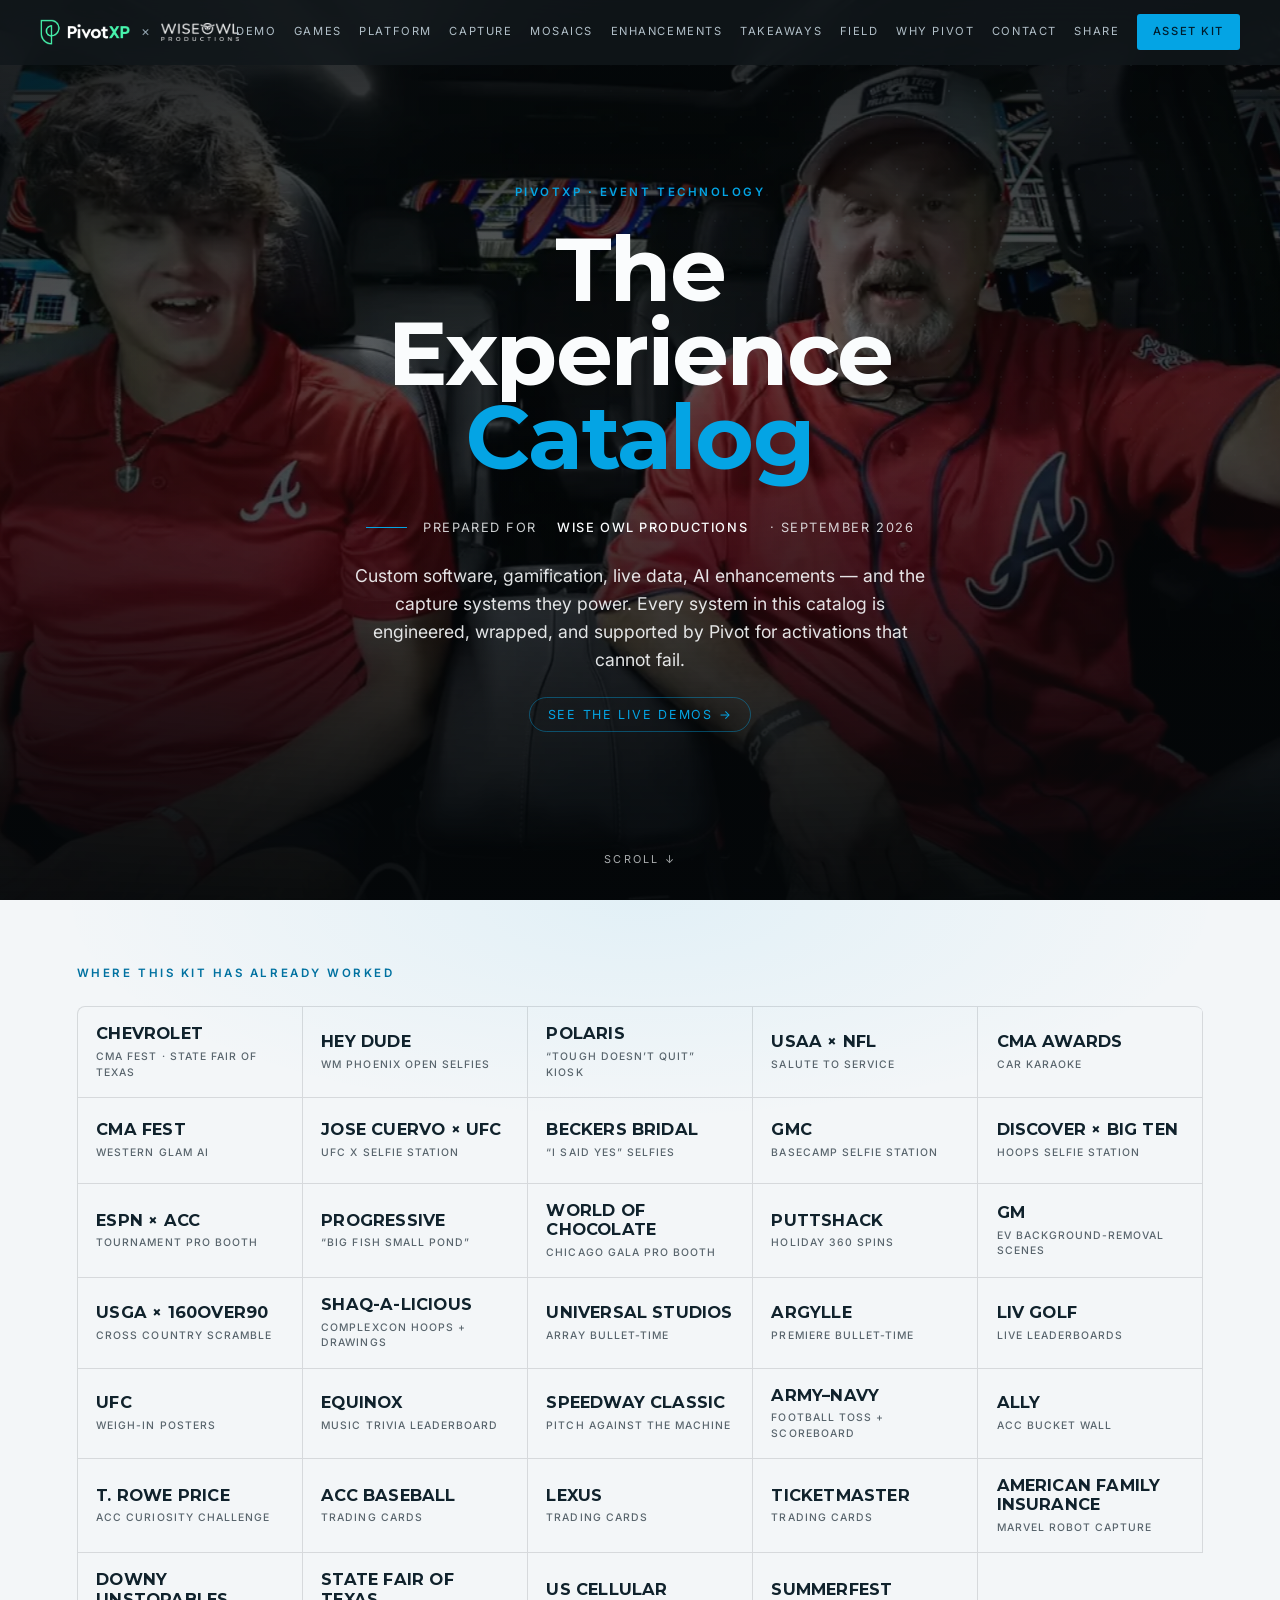
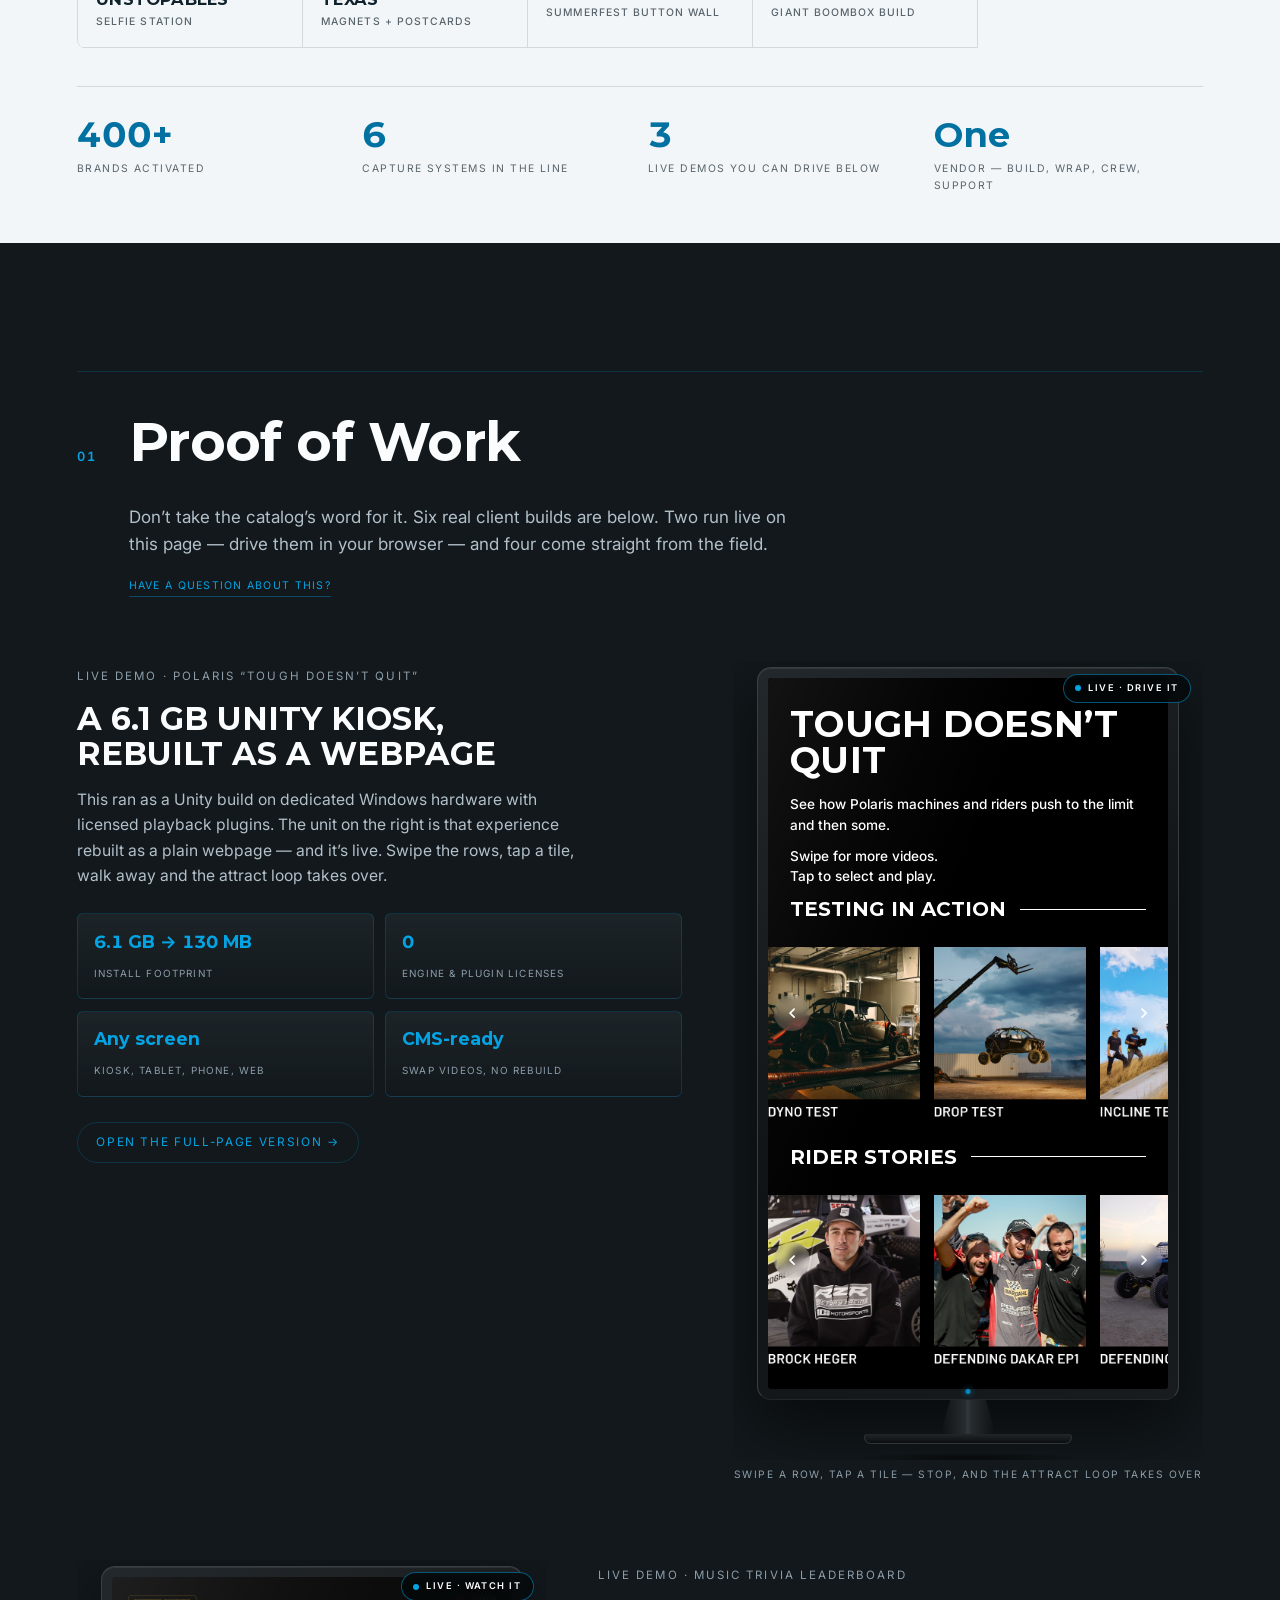
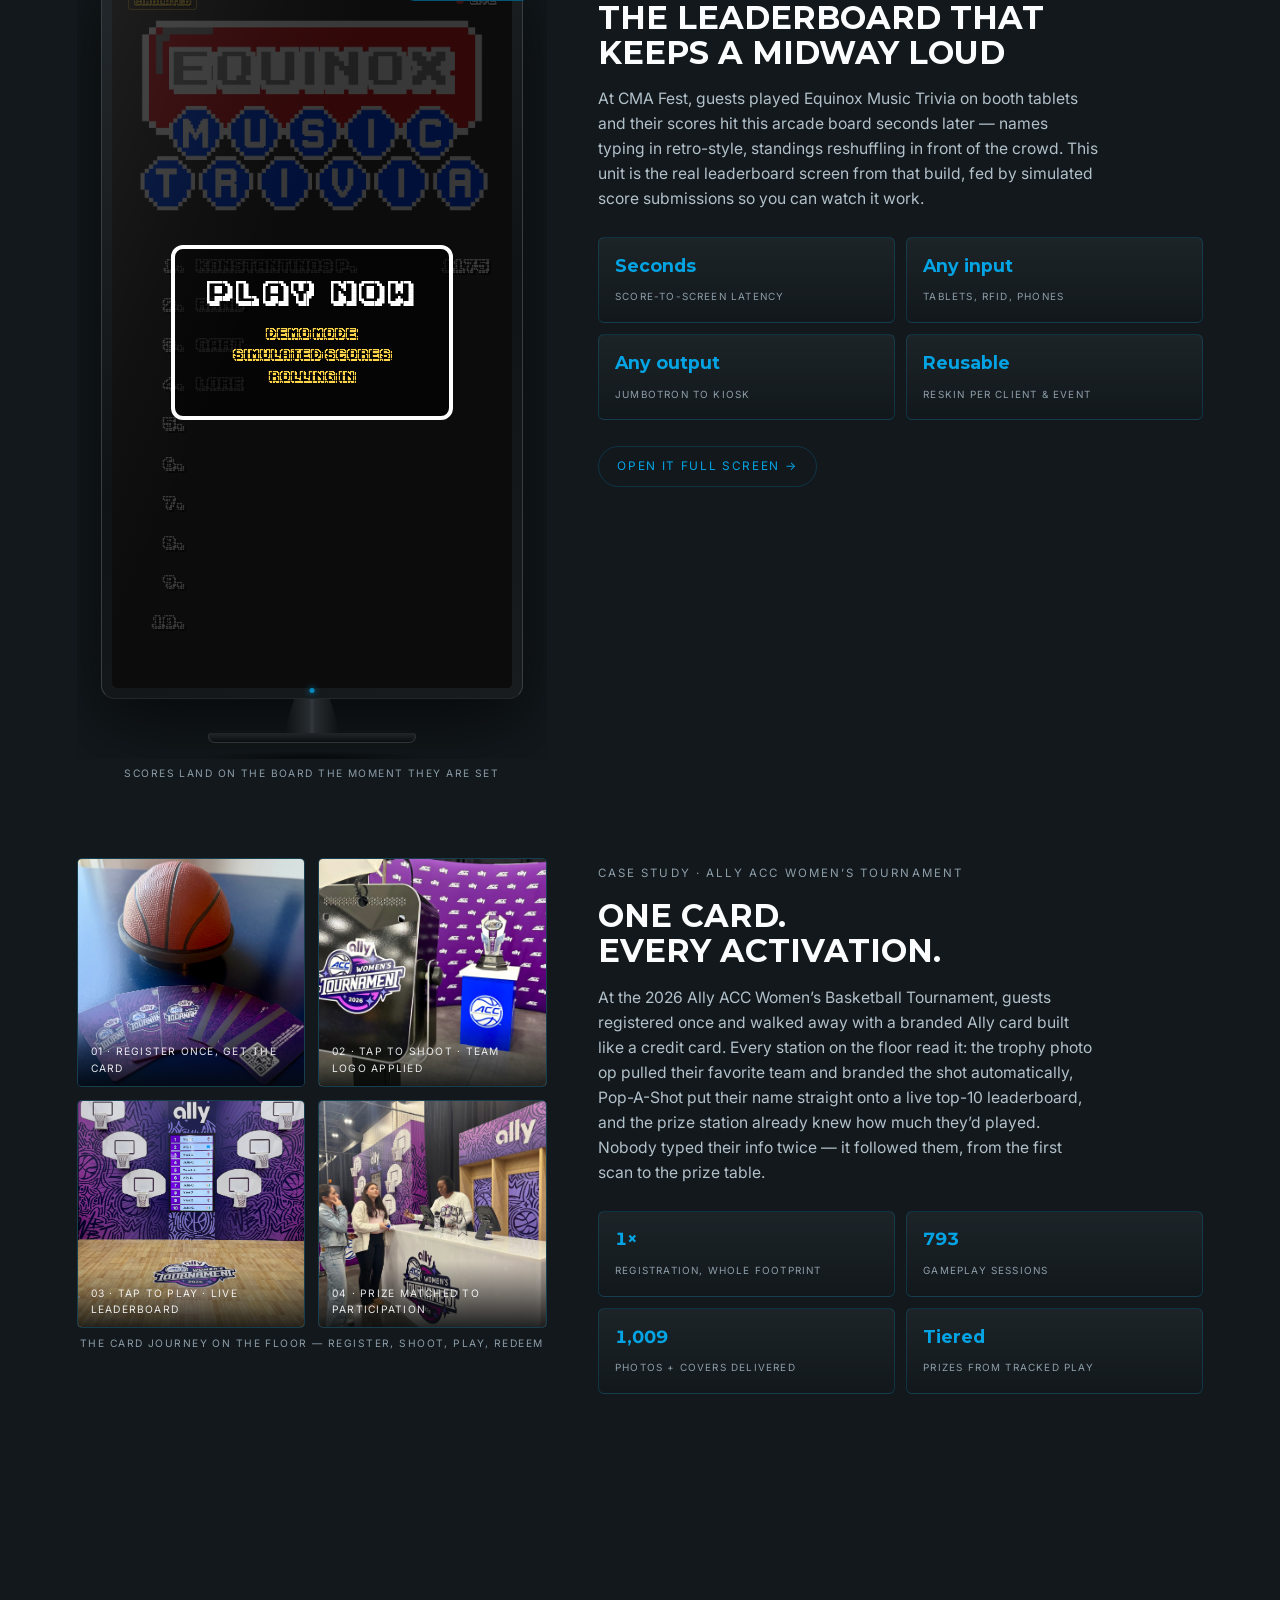
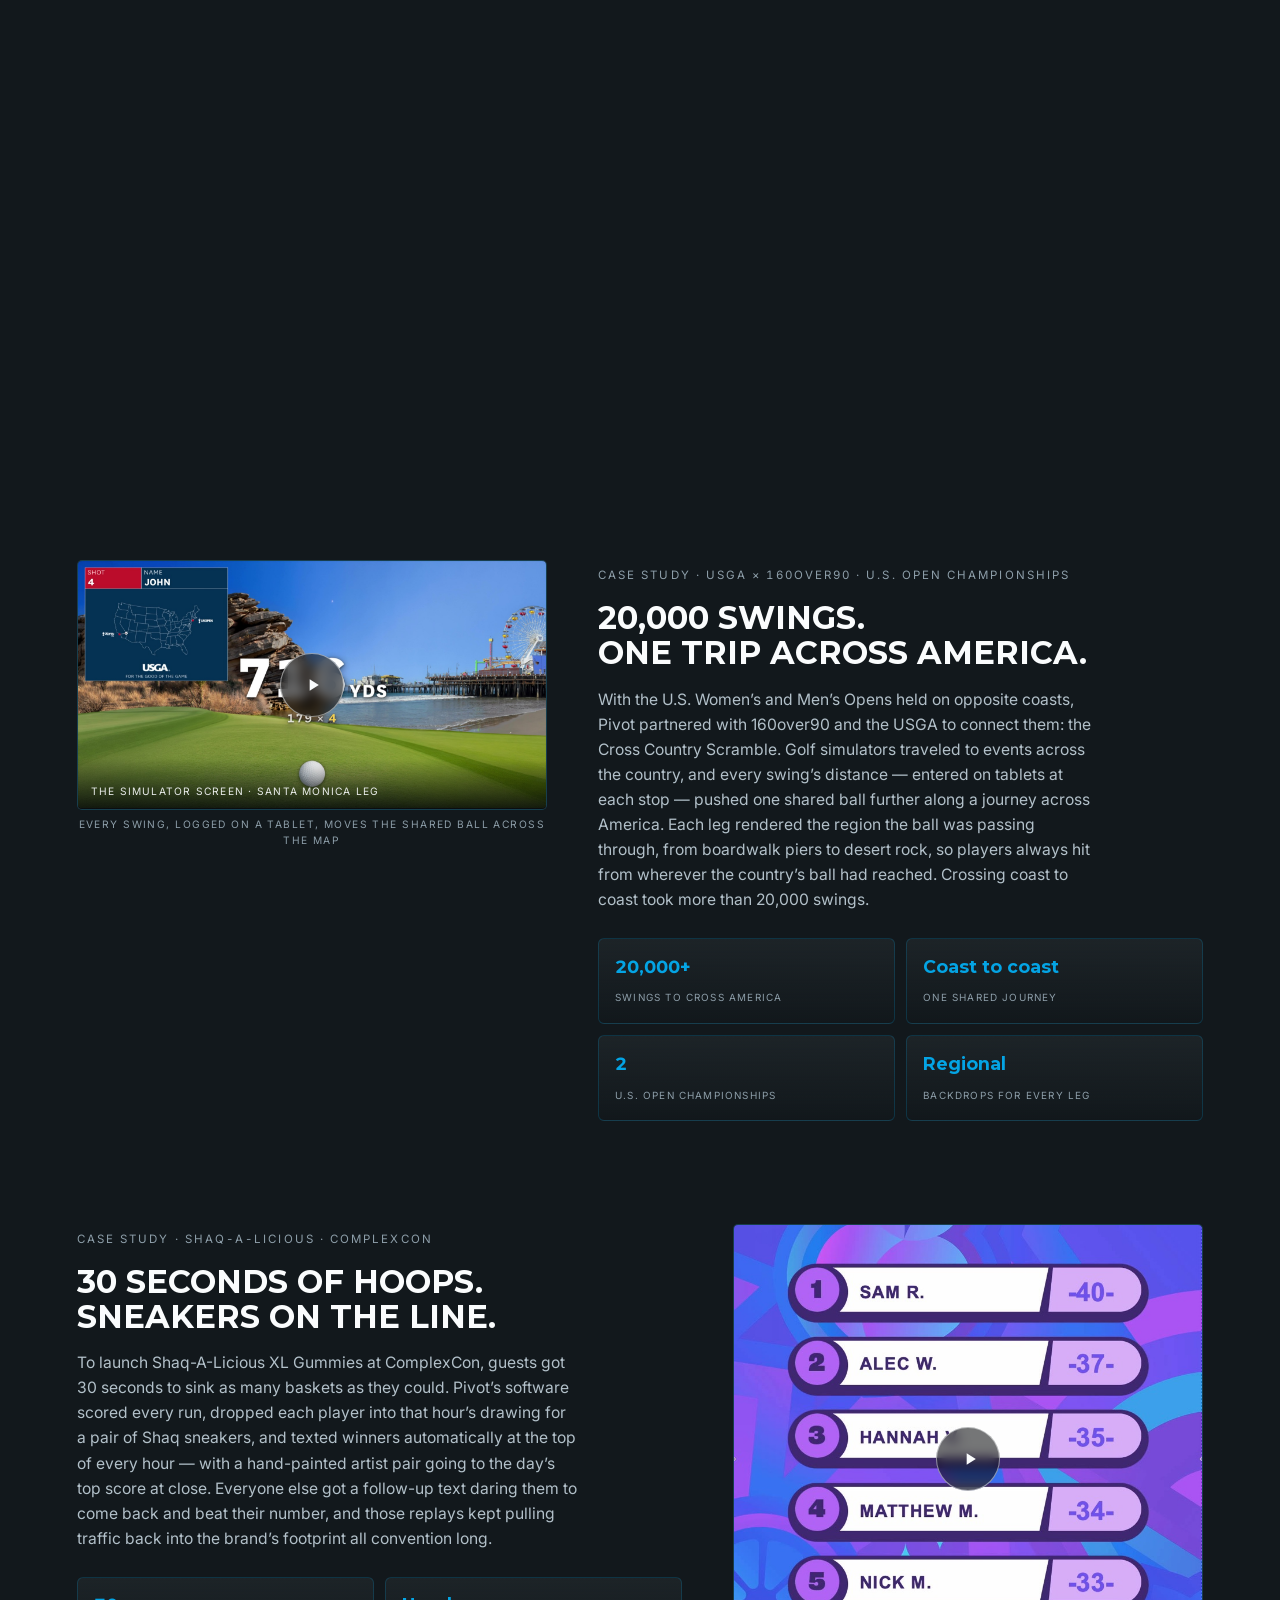
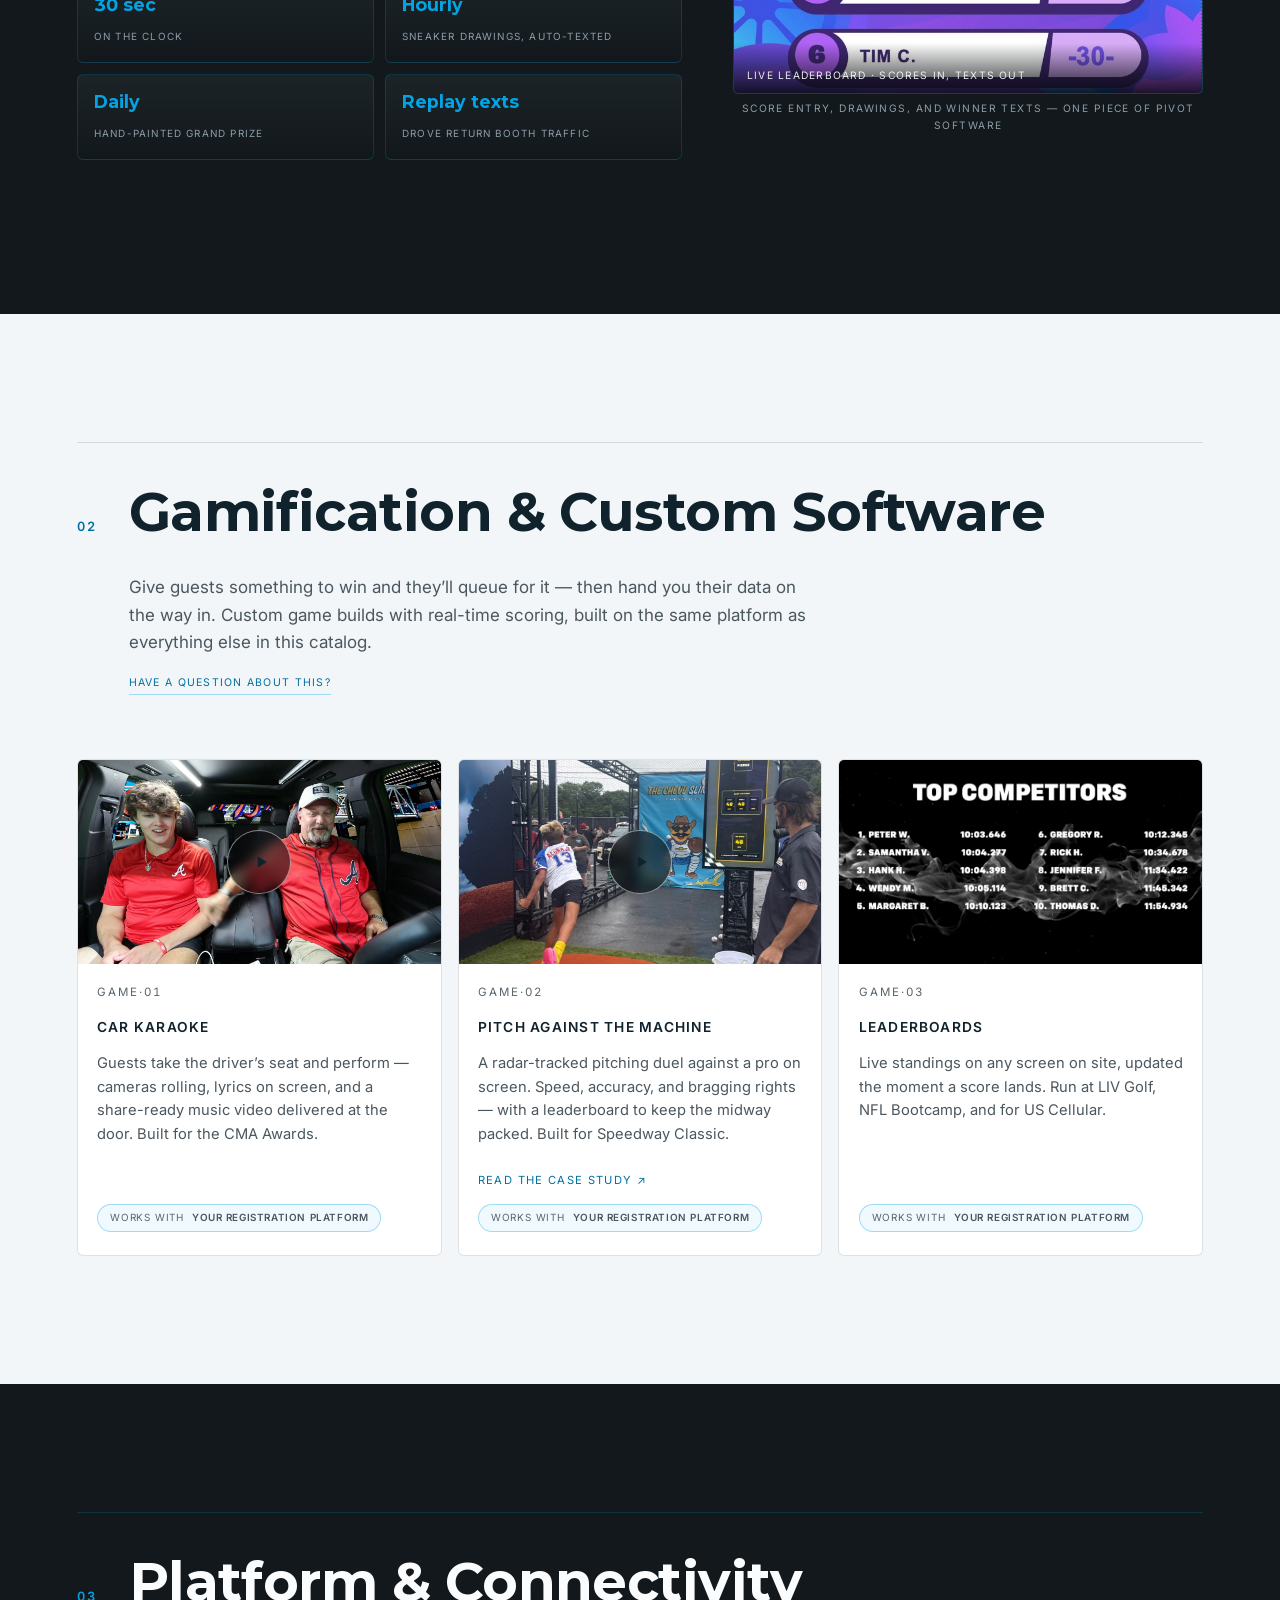
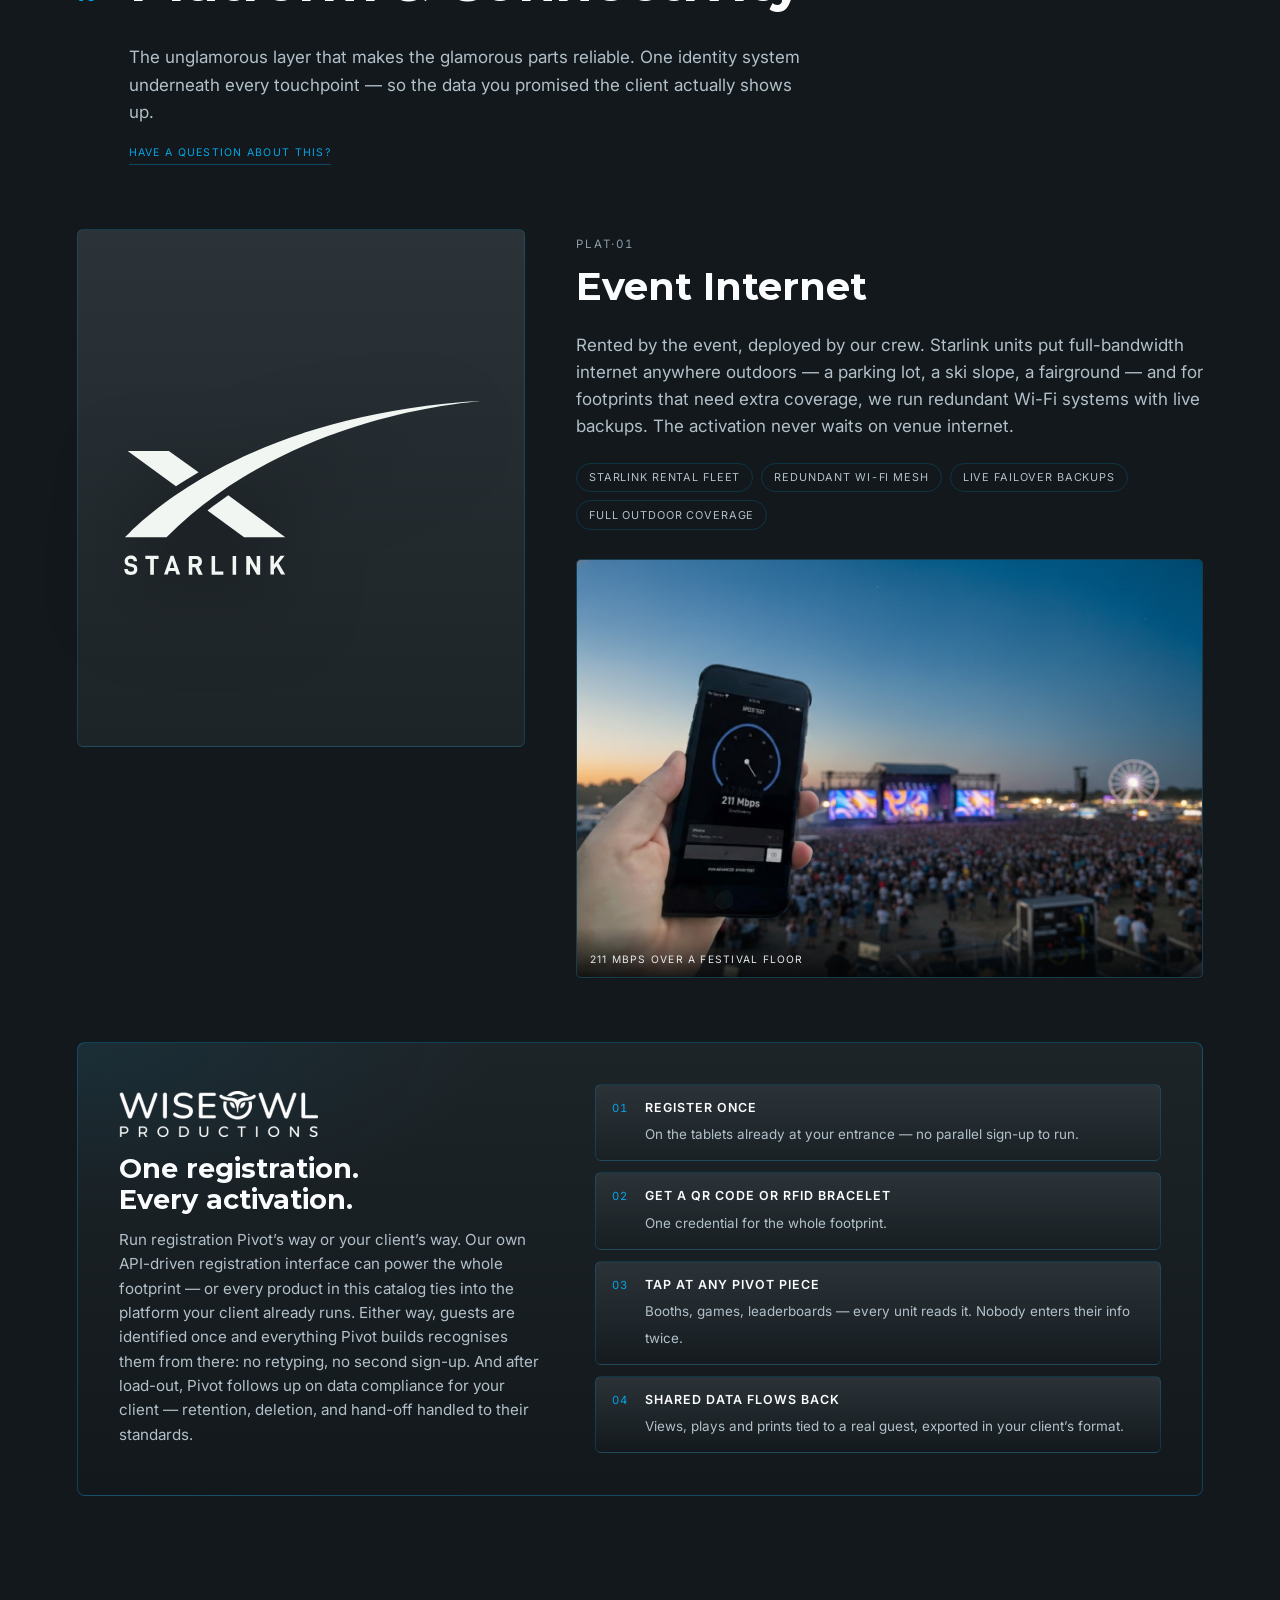
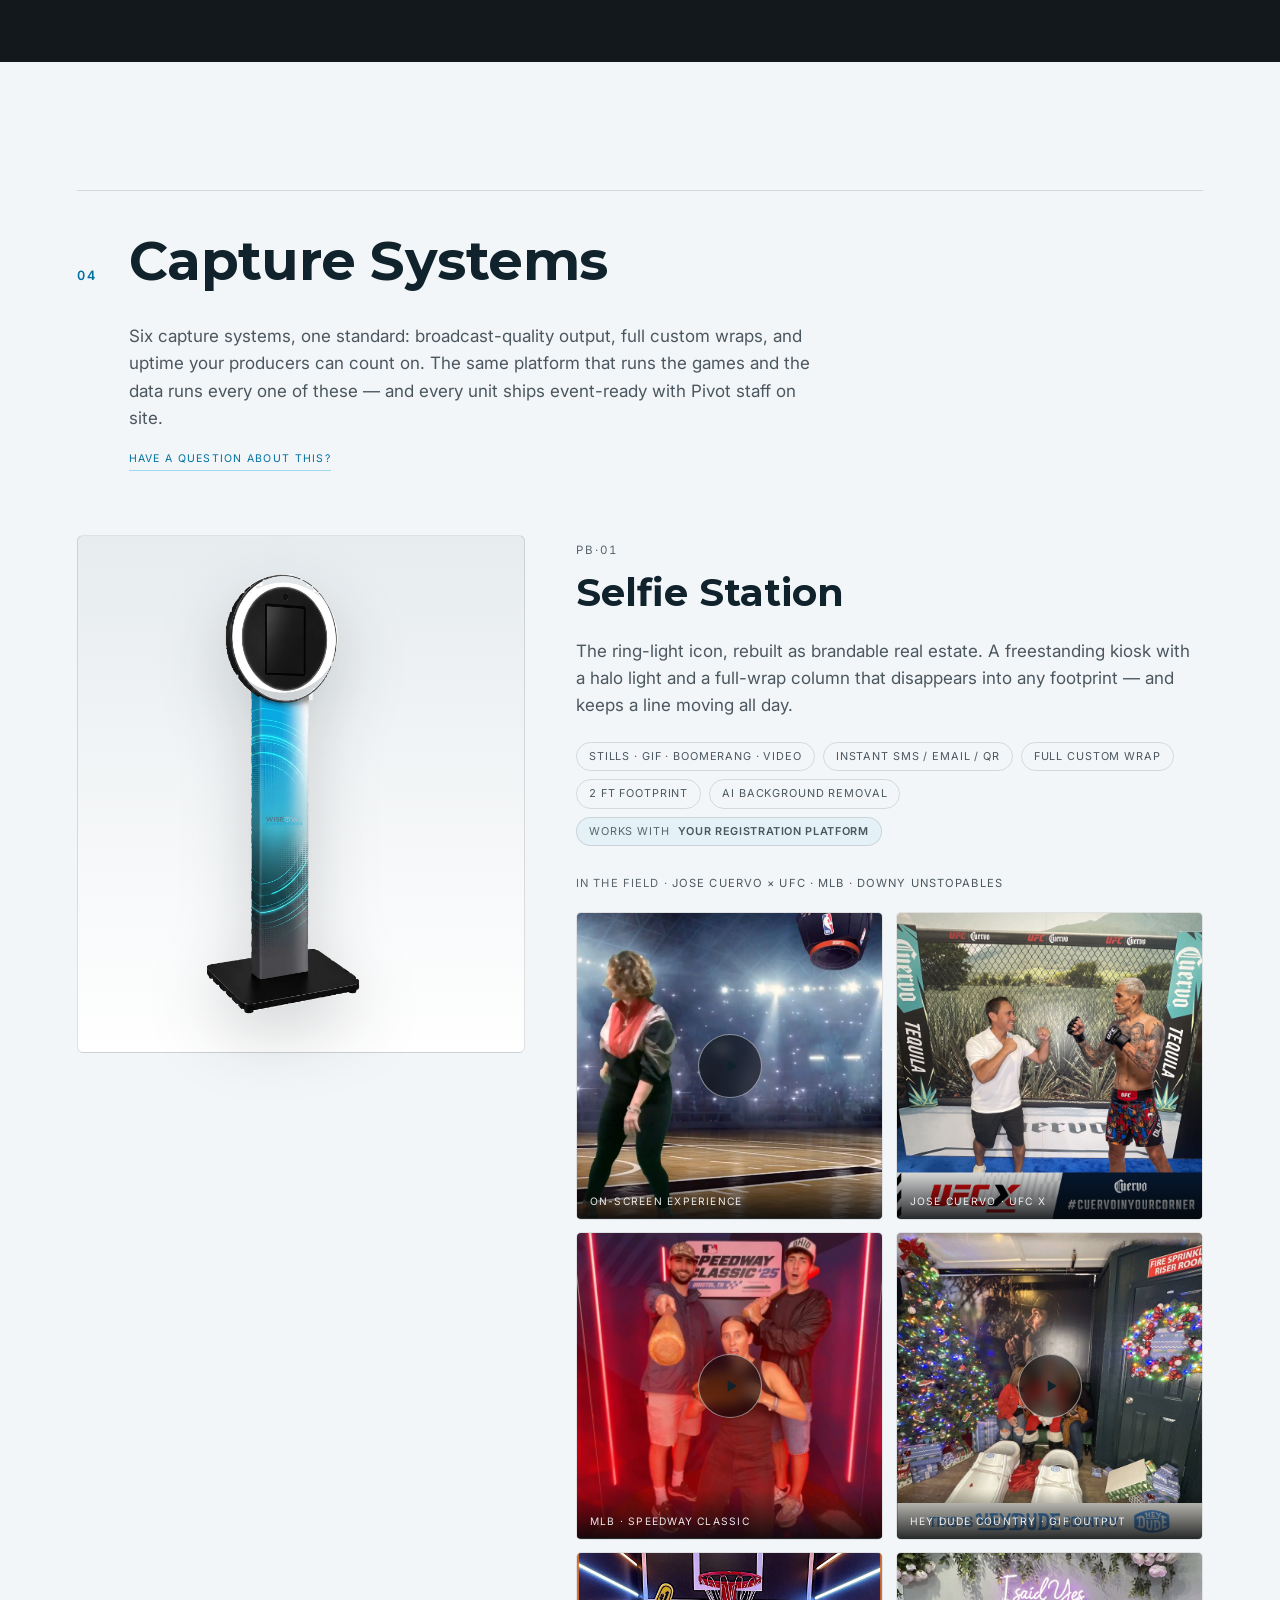
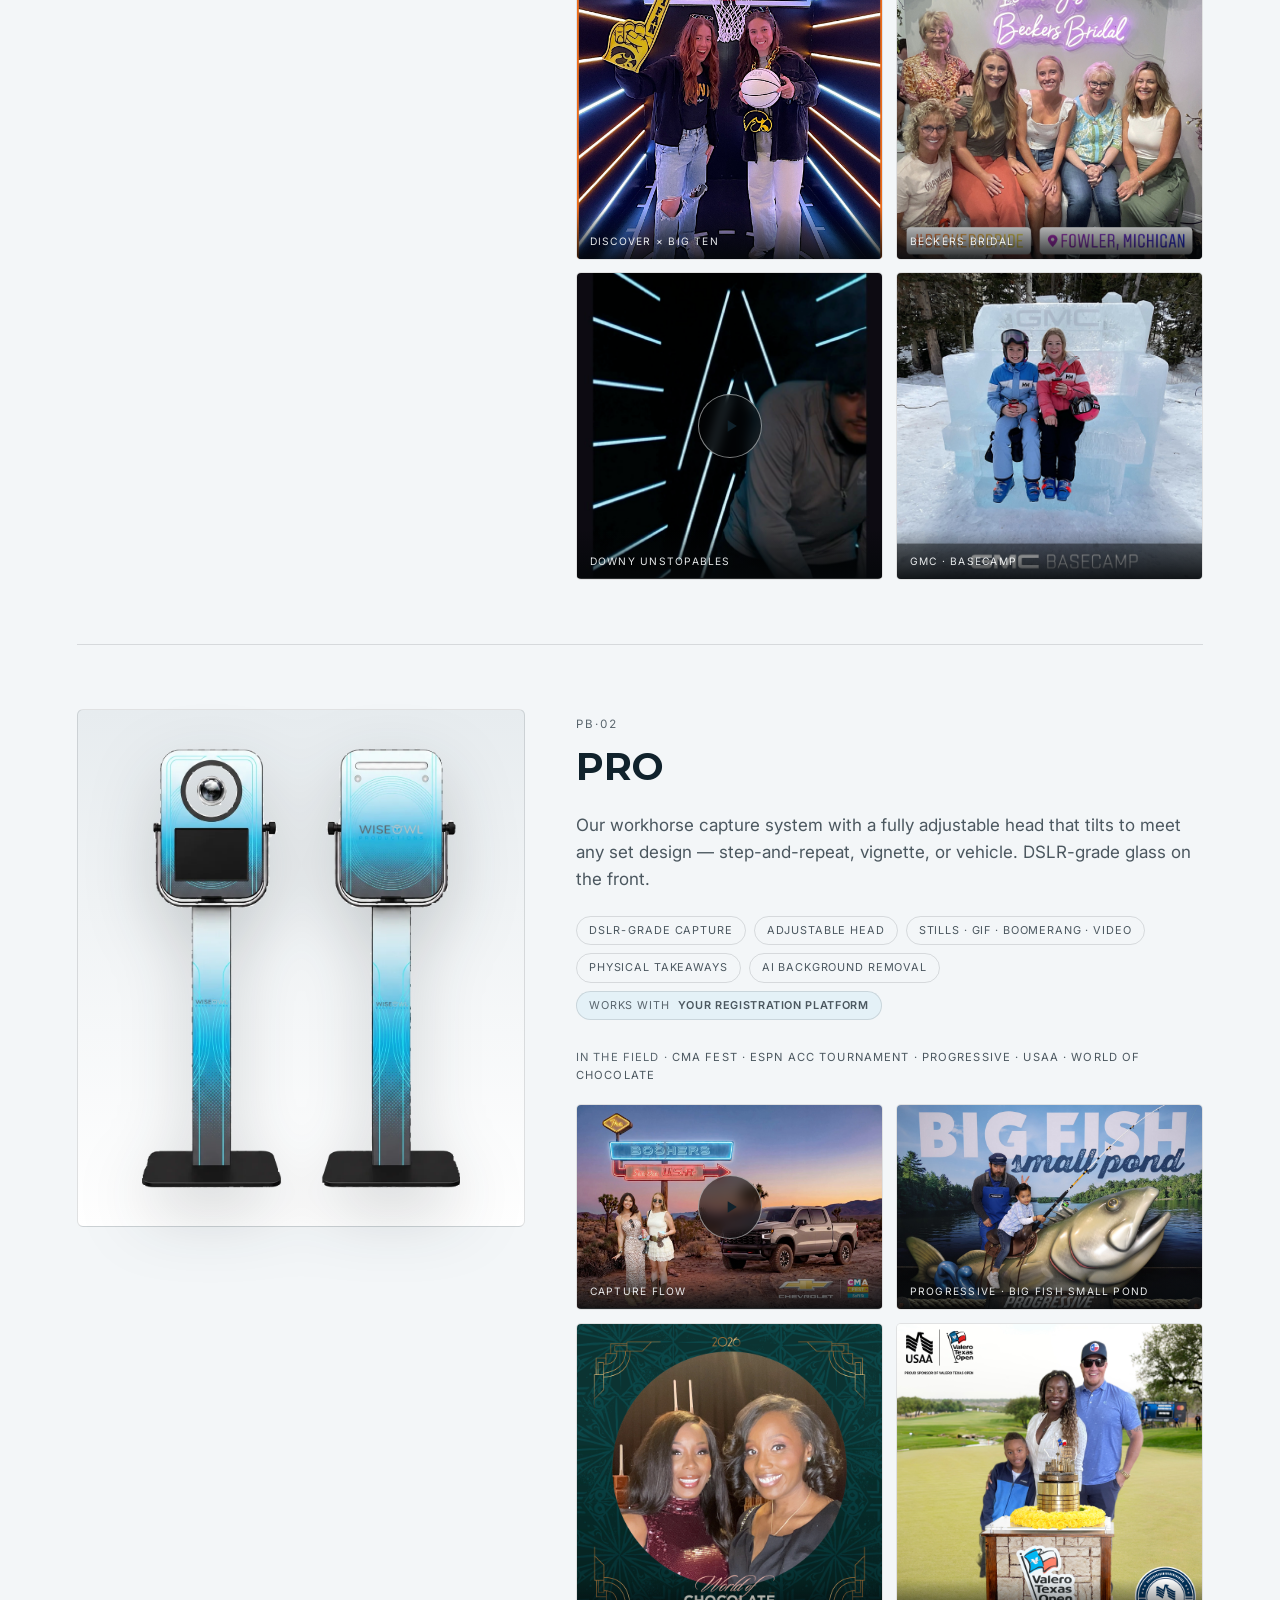
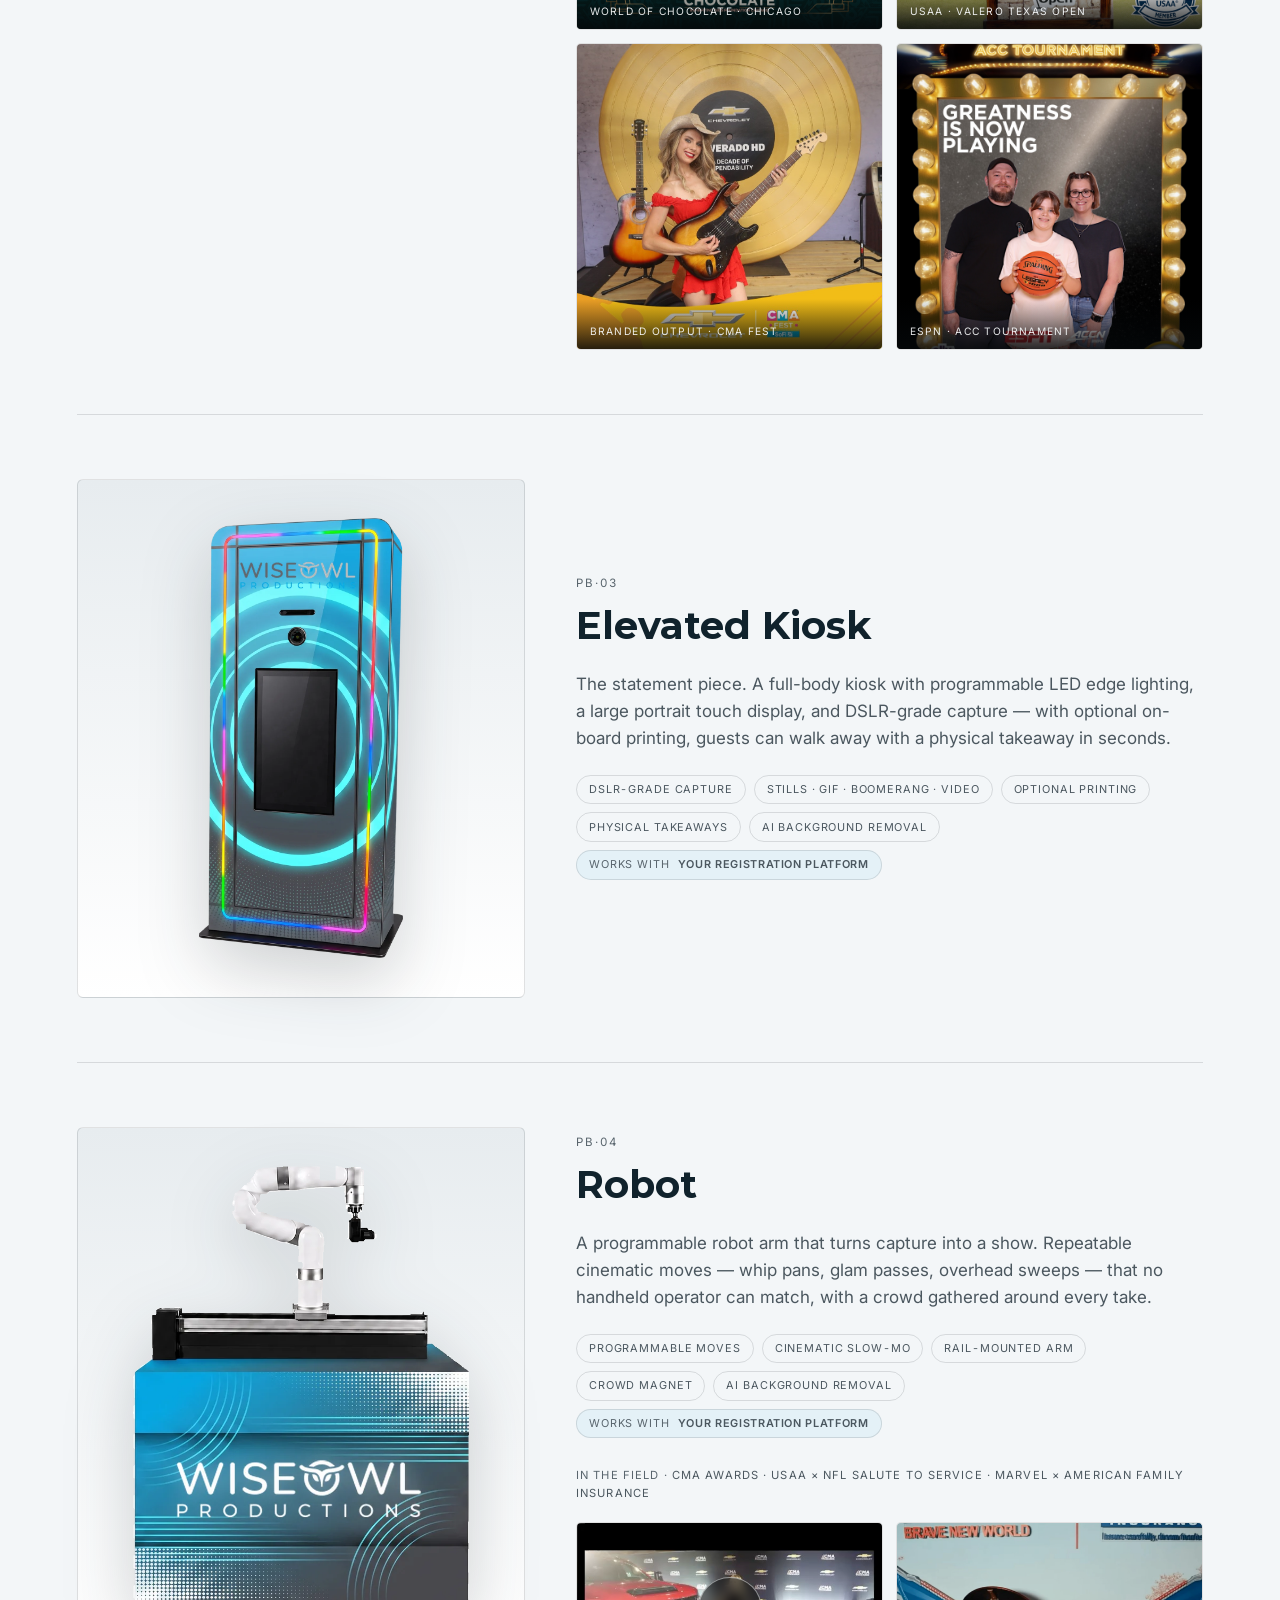
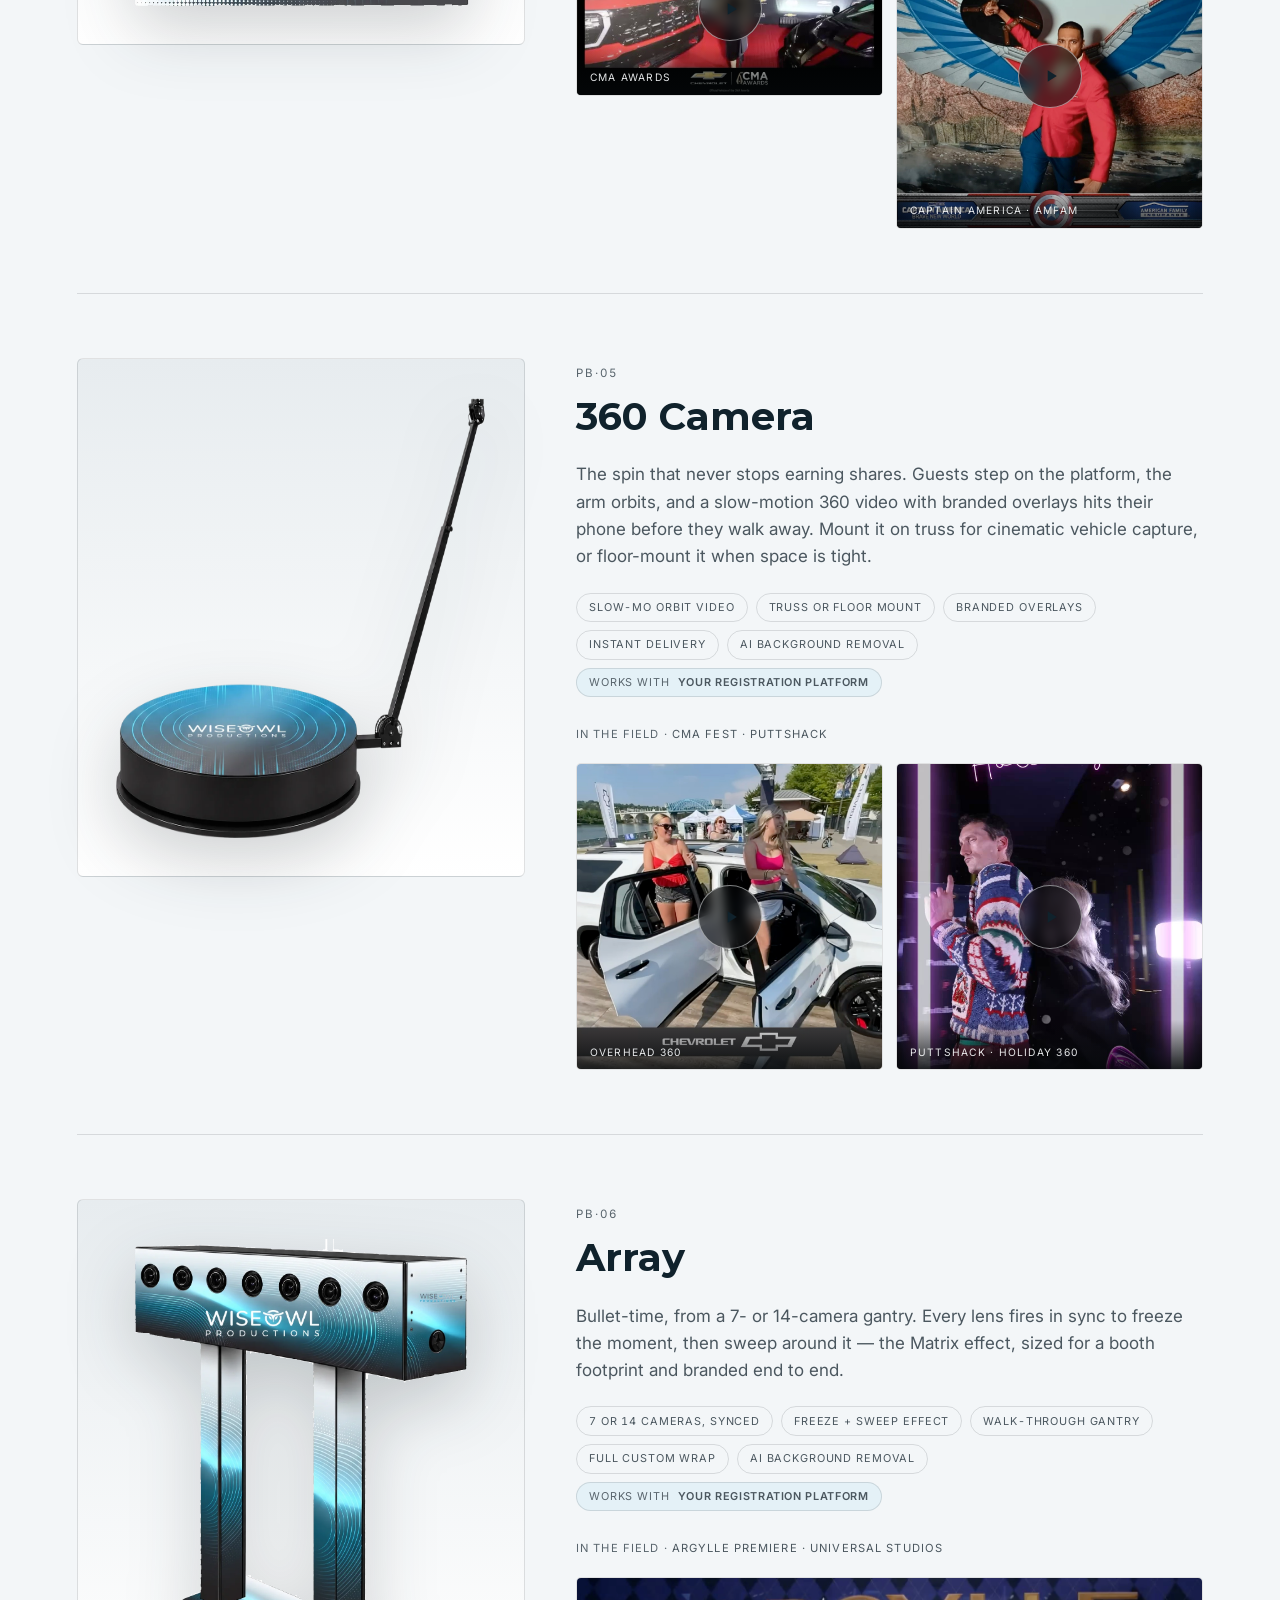
==== commit fc21a7ac: "Build 2026-10-06" ====
--- a/index.html
+++ b/index.html
@@ -7,7 +7,7 @@
 <title>Pivot × Wise Owl Productions — The Experience Catalog</title>
 <meta name="description" content="PivotXP event technology catalog, prepared for Wise Owl Productions.">
 <meta property="og:title" content="Pivot × Wise Owl Productions — The Experience Catalog">
-<meta property="og:description" content="Event technology end to end — gamification, live data, AI enhancements, and capture systems, with three live demos you can drive in the browser.">
+<meta property="og:description" content="Event technology end to end — gamification, live data, AI enhancements, and capture systems, with two live demos you can drive in the browser.">
 <!-- og:image must be absolute for scrapers. It points at the copy that actually holds
      the current card; the host comes from the build's base URL (brand.site.baseUrl),
      so it follows the build if it moves. -->
@@ -15,7 +15,7 @@
 <meta property="og:image:width" content="1200">
 <meta property="og:image:height" content="630">
 <meta property="og:image:alt" content="Pivot × Wise Owl Productions — The Experience Catalog">
-<!-- no og:url on purpose: scrapers fall back to the URL actually shared, so the
+<!-- no og:url on a private catalog, on purpose: scrapers fall back to the URL actually shared, so the
      preview card can never send someone to a different build than the link. -->
 <meta property="og:type" content="website">
 <meta name="twitter:card" content="summary_large_image">
@@ -392,7 +392,7 @@
 .ib-flow .step div span{color:var(--muted);font-size:.84rem}
 @media(max-width:820px){.intouch-band{grid-template-columns:1fr}}
 
-/* ---------- strikeout duo demo ---------- */
+/* ---------- two-screen demo (phone + board) ---------- */
 .duo-block{margin-top:clamp(3rem,6vw,5rem)}
 .duo-head{display:grid;grid-template-columns:minmax(300px,1fr) minmax(280px,440px);gap:clamp(2rem,4vw,4rem);align-items:center;margin-bottom:clamp(1.6rem,3vw,2.5rem)}
 .duo-head h3{font-family:var(--disp);font-weight:700;text-transform:uppercase;font-size:clamp(1.35rem,2.6vw,2rem);line-height:1.1;margin:.8rem 0 1rem}
@@ -504,6 +504,29 @@
   .progress{display:none}
 }
 
+/* ---------- send to a colleague ---------- */
+.share-dlg{position:fixed;inset:0;z-index:70;display:flex;align-items:center;justify-content:center;padding:1.2rem;
+  background:rgb(var(--ground-deep-rgb)/.78);backdrop-filter:blur(6px)}
+.share-dlg[hidden]{display:none}
+.share-card{position:relative;width:min(560px,100%);max-height:92vh;overflow:auto;background:var(--surface);
+  border:1px solid var(--line);border-radius:12px;padding:clamp(1.4rem,3vw,2.2rem)}
+.share-card h3{font-family:var(--disp);font-weight:700;text-transform:uppercase;font-size:clamp(1.2rem,2.4vw,1.7rem);line-height:1.1;margin:.5rem 0 .6rem}
+.share-lede{color:var(--muted);font-size:.95rem;max-width:52ch;margin-bottom:1.2rem}
+.share-close{position:absolute;top:.8rem;right:.9rem;width:40px;height:40px;border:1px solid var(--line);border-radius:50%;
+  background:transparent;color:var(--ink);font-size:1.3rem;line-height:1;cursor:pointer}
+.share-close:hover{border-color:var(--mint)}
+.share-ok{font-weight:600;margin-bottom:.6rem}
+.share-url{display:block;font-family:var(--mono);font-size:.78rem;color:var(--muted);word-break:break-all;background:var(--raise);
+  border:1px solid var(--line);border-radius:6px;padding:.6rem .8rem;margin-bottom:1rem}
+.share-fine{color:var(--dim);font-size:.8rem;margin-top:1rem}
+.share-done .cf-submit{text-decoration:none;display:inline-block}
+.share-copy{cursor:pointer;background:transparent}
+
+/* "Have a question about this?" under every section heading */
+.sec-ask{grid-column:2;justify-self:start;font-family:var(--mono);font-size:.66rem;letter-spacing:.12em;text-transform:uppercase;
+  color:var(--accent);border-bottom:1px solid rgb(var(--mint-rgb)/.35);padding-bottom:.1rem}
+.sec-ask:hover{border-color:var(--accent)}
+
 </style>
 </head>
 <body class="band-light">
@@ -524,6 +547,7 @@
     <a href="#installs">Field</a>
     <a href="#why">Why Pivot</a>
     <a href="#contact">Contact</a>
+    <a href="#share" data-share>Share</a>
     <a class="btn-kit" href="kit.html">Asset Kit</a>
   </div>
 </nav>
@@ -555,7 +579,6 @@
     <div><b>Chevrolet</b><span>CMA Fest · State Fair of Texas</span></div>
     <div><b>Hey Dude</b><span>WM Phoenix Open selfies</span></div>
     <div><b>Polaris</b><span>“Tough Doesn’t Quit” kiosk</span></div>
-    <div><b>AbbVie × MLB</b><span>Striking Out Cancer</span></div>
     <div><b>USAA × NFL</b><span>Salute to Service</span></div>
     <div><b>CMA Awards</b><span>Car Karaoke</span></div>
     <div><b>CMA Fest</b><span>Western Glam AI</span></div>
@@ -601,7 +624,7 @@
   <div class="sec-head reveal">
     <span class="num">01</span>
     <h2>Proof of Work</h2>
-    <p>Don’t take the catalog’s word for it. Seven real client builds are below. Three run live on this page — drive them in your browser — and four come straight from the field.</p>
+    <p>Don’t take the catalog’s word for it. Six real client builds are below. Two run live on this page — drive them in your browser — and four come straight from the field.</p>
   </div>
   <div class="proof-grid reveal">
     <div class="pg-copy">
@@ -640,34 +663,6 @@
       <span class="live-tag"><i></i>Live · watch it</span>
       <iframe data-src="leaderboard-embed.html" title="Equinox Music Trivia — live leaderboard demo" loading="lazy" scrolling="no"></iframe><noscript><p class="demo-fallback">This demo runs in the browser — <a href="leaderboard-embed.html">open it full screen</a>.</p></noscript>
       <p class="pg-cap">Scores land on the board the moment they are set</p>
-    </div>
-  </div>
-
-  <div class="duo-block reveal">
-    <div class="duo-head">
-      <div>
-        <span class="kicker">Live demo · AbbVie × MLB “Striking Out Cancer”</span>
-        <h3>Phone to jumbotron,<br>seconds flat</h3>
-        <p>The Wild Card concept: fans scan a QR at the ballpark, build a team-colored dedication sign, and it lands on the stadium video board. Both halves are running below — <b>build a sign on the phone and watch it hit the board</b> with a “Just Added” tag. No PII collected; names run through a live moderation filter.</p>
-      </div>
-      <div class="pg-stats">
-        <div class="s"><b>QR → board</b><span>Full fan flow, one device</span></div>
-        <div class="s"><b>Zero</b><span>Personal data collected</span></div>
-        <div class="s"><b>All 30</b><span>MLB clubs, team colors</span></div>
-        <div class="s"><b>Screened</b><span>Live language moderation</span></div>
-      </div>
-    </div>
-    <div class="duo">
-      <div class="duo-phone">
-        <span class="live-tag"><i></i>Live · try it</span>
-        <div class="phone"><iframe data-src="strikeout/index.html" title="Striking Out Cancer — fan sign builder" loading="lazy"></iframe></div><noscript><p class="demo-fallback">This demo runs in the browser — <a href="strikeout/index.html">open the sign builder</a>.</p></noscript>
-        <p class="pg-cap">The fan’s phone — build &amp; post a sign</p>
-      </div>
-      <div class="duo-board">
-        <span class="live-tag"><i></i>Live</span>
-        <div class="board"><iframe data-src="strikeout/wall.html" title="Striking Out Cancer — stadium wall display" loading="lazy" scrolling="no"></iframe></div><noscript><p class="demo-fallback">This demo runs in the browser — <a href="strikeout/wall.html">open the video board</a>.</p></noscript>
-        <p class="pg-cap">The video board — your sign arrives with a “Just Added” tag</p>
-      </div>
     </div>
   </div>
 
@@ -967,16 +962,20 @@
       <div class="txt"><span class="kicker">ENH·03</span><h3>AI Head Swap</h3><p>The guest’s face on a pre-approved branded body and scene — team kits, black tie, race suits — every logo, seam, and sponsor mark 100% on point.</p></div>
     </div>
     <div class="card">
+      <div class="art vwrap"><video preload="none" data-poster="assets/poster/enhance-chevy-eras.jpg" src="assets/video/enhance-chevy-eras.mp4" playsinline width="720" height="1280"></video><span class="playbtn"><svg viewBox="0 0 24 24"><path d="M8 5v14l11-7z"/></svg></span></div>
+      <div class="txt"><span class="kicker">ENH·04</span><h3>AI Era Video</h3><p>One photo, one guest, a ride through the decades — every era pre-built and brand-approved, so the badge, the trucks and the look stay 100% on point. No AI going off-script, ever. Built for Chevrolet.</p></div>
+    </div>
+    <div class="card">
       <div class="art"><img src="assets/img/enhance-1-gm.jpg" alt="Two guests cleanly cut out and placed on a sunset LA street in front of a GM electric vehicle" loading="lazy" width="933" height="1400"></div>
-      <div class="txt"><span class="kicker">ENH·04</span><h3>AI Background Removal</h3><p>The subjects stay exactly as shot — lifted from the booth and placed naturally into the scene, edges and all, like this GM EV street scene.</p></div>
+      <div class="txt"><span class="kicker">ENH·05</span><h3>AI Background Removal</h3><p>The subjects stay exactly as shot — lifted from the booth and placed naturally into the scene, edges and all, like this GM EV street scene.</p></div>
     </div>
     <div class="card">
       <div class="art vwrap"><video preload="none" data-poster="assets/poster/enhance-signage-2.jpg" src="assets/video/enhance-signage-2.mp4" playsinline width="1920" height="1280"></video><span class="playbtn"><svg viewBox="0 0 24 24"><path d="M8 5v14l11-7z"/></svg></span></div>
-      <div class="txt"><span class="kicker">ENH·05</span><h3>Personalized Signage</h3><p>Background removal with a personal touch — guests type their name and it renders into the scene, like this family’s neon marquee at CMA Fest.</p></div>
+      <div class="txt"><span class="kicker">ENH·06</span><h3>Personalized Signage</h3><p>Background removal with a personal touch — guests type their name and it renders into the scene, like this family’s neon marquee at CMA Fest.</p></div>
     </div>
     <div class="card">
       <div class="art vwrap"><video preload="none" data-poster="assets/poster/enhance-walkout.jpg" src="assets/video/enhance-walkout.mp4" playsinline width="480" height="384"></video><span class="playbtn"><svg viewBox="0 0 24 24"><path d="M8 5v14l11-7z"/></svg></span></div>
-      <div class="txt"><span class="kicker">ENH·06</span><h3>AI Walk-Out Video</h3><p>A guest photo and an AI prompt become a custom walk-out video — the guest striding onto the field as the hero of game day.</p></div>
+      <div class="txt"><span class="kicker">ENH·07</span><h3>AI Walk-Out Video</h3><p>A guest photo and an AI prompt become a custom walk-out video — the guest striding onto the field as the hero of game day.</p></div>
     </div>
   </div>
 </section>
@@ -1096,6 +1095,7 @@
     <a class="primary" href="kit.html">Open the Asset Kit</a>
     <a class="ghost" href="Pivot-x-Wise-Owl-Productions-Experience-Catalog.pdf?v=1" download>Download the PDF</a>
     <a class="ghost" href="#contact">Request a custom comp</a>
+    <a class="ghost" href="#share" data-share>Send this to a colleague</a>
   </div>
 </div>
 
@@ -1110,6 +1110,37 @@
   <button class="lb-close" aria-label="Close">✕</button>
   <div class="lb-media"></div>
   <p class="lb-cap"></p>
+</div>
+
+<!-- "Send this to a colleague": the reader makes the colleague their own personal link, so the
+     colleague's reading is theirs and the sharer's stays theirs. Opened by any [data-share]. -->
+<div class="share-dlg" id="shareDlg" role="dialog" aria-modal="true" aria-labelledby="shareTitle" hidden>
+  <div class="share-card">
+    <button class="share-close" type="button" aria-label="Close">×</button>
+    <p class="eyebrow">Pass it on</p>
+    <h3 id="shareTitle">Send this catalog to a colleague</h3>
+    <p class="share-lede">They get their own link to the Wise Owl Productions catalog. Nothing is sent from here, the email opens in your mail app so it comes from you.</p>
+    <form id="shareForm" class="contact-form" novalidate>
+      <div class="cf-row">
+        <label>Their name<input type="text" name="name" required maxlength="120" autocomplete="off"></label>
+        <label>Their email<input type="email" name="email" required maxlength="200" autocomplete="off"></label>
+      </div>
+      <label>Their role (optional)<input type="text" name="role" maxlength="120" autocomplete="off"></label>
+      <div class="cf-actions">
+        <button type="submit" class="cf-submit">Make their link</button>
+        <span class="cf-status" id="shareStatus" role="status"></span>
+      </div>
+    </form>
+    <div class="share-done" id="shareDone" hidden>
+      <p class="share-ok"></p>
+      <code class="share-url"></code>
+      <div class="cf-actions">
+        <a class="cf-submit share-mail" href="#" target="_blank" rel="noopener">Email it to them</a>
+        <button type="button" class="cf-book share-copy">Copy link</button>
+      </div>
+      <p class="share-fine">Their link greets them by name and keeps their reading separate from yours.</p>
+    </div>
+  </div>
 </div>
 
 <script>
@@ -1333,7 +1364,7 @@
     const q=new URLSearchParams(location.search);
     if(q.has('staff'))localStorage.setItem('pxp_staff','1');
     // never from previews: the builder embeds the site in frames (overview, analytics heat map)
-    if(top!==window||localStorage.getItem('pxp_staff')||/^(localhost|127\.0\.0\.1)$/.test(location.hostname))return;
+    if(top!==window||navigator.webdriver||localStorage.getItem('pxp_staff')||/^(localhost|127\.0\.0\.1)$/.test(location.hostname))return;
     // a named share link (?r=token) identifies the person it was sent to; remember it for
     // later visits and drop it from the address bar so copied links stay clean
     const rKey='pxp_r:'+CONTACT.slug;
@@ -1374,7 +1405,7 @@
 // time per section, demos played, downloads, scroll depth and where people click — so the
 // owner's "hot visit" email and the builder's analytics show what a prospect cared about.
 const PXP=(function(){
-  const S={url:null,visit:null,t:0,sections:{},demos:[],pdf:false,kit:false,depth:0,clicks:[],dirty:false,lastInput:Date.now()};
+  const S={url:null,visit:null,t:0,sections:{},demos:[],pdf:false,kit:false,shared:false,depth:0,clicks:[],dirty:false,lastInput:Date.now()};
   const visible={};
   const secOf=el=>{const s=el&&el.closest&&el.closest('section[id]');return s?s.id:null};
   ['pointerdown','keydown','scroll','touchstart'].forEach(ev=>addEventListener(ev,()=>{S.lastInput=Date.now()},{passive:true}));
@@ -1397,7 +1428,7 @@
   function flush(){
     if(!S.url||!S.visit||!S.dirty)return;
     S.dirty=false;
-    const body=JSON.stringify({op:'update',slug:CONTACT.slug,visit:S.visit,t:S.t,sections:S.sections,demos:S.demos,pdf:S.pdf,kit:S.kit,depth:S.depth,clicks:S.clicks.splice(0)});
+    const body=JSON.stringify({op:'update',slug:CONTACT.slug,visit:S.visit,t:S.t,sections:S.sections,demos:S.demos,pdf:S.pdf,kit:S.kit,shared:S.shared,depth:S.depth,clicks:S.clicks.splice(0)});
     if(!(navigator.sendBeacon&&navigator.sendBeacon(S.url,new Blob([body],{type:'text/plain'}))))
       fetch(S.url,{method:'POST',headers:{'Content-Type':'text/plain'},body,keepalive:true}).catch(()=>{});
   }
@@ -1406,8 +1437,68 @@
   addEventListener('visibilitychange',()=>{if(document.visibilityState==='hidden')flush()});
   return {
     attach(url,visit){S.url=url;S.visit=visit;S.dirty=true},
-    demo(f){const n=(f.title||secOf(f)||'demo').slice(0,80);if(S.demos.indexOf(n)<0){S.demos.push(n);S.dirty=true}}
+    demo(f){const n=(f.title||secOf(f)||'demo').slice(0,80);if(S.demos.indexOf(n)<0){S.demos.push(n);S.dirty=true}},
+    shared(){S.shared=true;S.dirty=true;flush()}
   };
+})();
+
+// "Send this to a colleague": the reader makes the colleague their own link, so the colleague's
+// reading is theirs and the sharer's stays theirs. The function also puts the colleague into Pivot
+// Leads and tells the rep. Nothing is emailed from here; the mail link opens the reader's own mail app.
+(function(){
+  const dlg=document.getElementById('shareDlg'),form=document.getElementById('shareForm');
+  if(!dlg||!form)return;
+  const S={"subject":"Wise Owl Productions + PivotXP Catalog","body":"Hi {first},\n\nPassing along the PivotXP catalog they built for us. The live demos are worth two minutes.\n\n{url}","done":"Here is {first}'s link."};
+  const st=document.getElementById('shareStatus'),done=document.getElementById('shareDone'),btn=form.querySelector('.cf-submit');
+  let prev=null;
+  const open=()=>{prev=document.activeElement;dlg.hidden=false;document.body.style.overflow='hidden';form.querySelector('[name=name]').focus()};
+  const close=()=>{dlg.hidden=true;document.body.style.overflow='';if(prev&&prev.focus)prev.focus()};
+  document.querySelectorAll('[data-share]').forEach(b=>b.addEventListener('click',e=>{e.preventDefault();open()}));
+  dlg.querySelector('.share-close').addEventListener('click',close);
+  dlg.addEventListener('click',e=>{if(e.target===dlg)close()});
+  document.addEventListener('keydown',e=>{if(!dlg.hidden&&e.key==='Escape')close()});
+  form.addEventListener('submit',async e=>{
+    e.preventDefault();
+    const d=Object.fromEntries(new FormData(form).entries());
+    const name=String(d.name||'').trim(),email=String(d.email||'').trim();
+    if(!name||!/^[^@\s]+@[^@\s]+\.[^@\s]+$/.test(email)){st.textContent='Name and a valid email, please';st.className='cf-status err';return}
+    btn.disabled=true;st.textContent='Making their link…';st.className='cf-status';
+    try{
+      const r=localStorage.getItem('pxp_r:'+CONTACT.slug)||'';
+      const res=await fetch(CONTACT.endpoint.replace(/catalog-contact$/,'catalog-visit'),{method:'POST',headers:{'Content-Type':'text/plain'},body:JSON.stringify({op:'share',slug:CONTACT.slug,r,name,email,role:String(d.role||'').trim()})});
+      const j=await res.json().catch(()=>({}));
+      if(!res.ok||!j.url)throw new Error(j.error||'HTTP '+res.status);
+      const first=name.split(/\s+/)[0];
+      const body=S.body.replace(/\{first\}/g,first).replace(/\{url\}/g,j.url);
+      done.querySelector('.share-ok').textContent=S.done.replace(/\{first\}/g,first);
+      done.querySelector('.share-url').textContent=j.url.replace(/^https?:\/\//,'');
+      done.querySelector('.share-mail').href='mailto:'+encodeURIComponent(email)+'?subject='+encodeURIComponent(S.subject)+'&body='+encodeURIComponent(body);
+      const cp=done.querySelector('.share-copy');
+      cp.onclick=()=>{if(navigator.clipboard)navigator.clipboard.writeText(j.url).then(()=>{cp.textContent='Copied'},()=>{})};
+      form.hidden=true;done.hidden=false;st.textContent='';
+      try{PXP.shared()}catch(_){}
+    }catch(err){st.textContent='That did not go through. '+((err&&err.message)||'');st.className='cf-status err'}
+    btn.disabled=false;
+  });
+})();
+
+// "Have a question about this?" under every section heading: jumps to the quote form with the
+// section named, so a half-formed question becomes a lead instead of a closed tab.
+(function(){
+  const f=document.getElementById('quoteForm');if(!f)return;
+  const ta=f.querySelector('[name=comments]');
+  const label="Have a question about this?",prefix="Question about {section}: ";
+  document.querySelectorAll('main section[id]').forEach(sec=>{
+    if(sec.id==='contact')return;
+    const head=sec.querySelector('.sec-head'),h2=head&&head.querySelector('h2');
+    if(!head||!h2)return;
+    const a=document.createElement('a');a.className='sec-ask';a.href='#contact';a.textContent=label;
+    a.addEventListener('click',()=>{
+      if(ta&&!ta.value.trim())ta.value=prefix.replace('{section}',h2.textContent.trim());
+      setTimeout(()=>{if(ta){ta.focus();ta.setSelectionRange(ta.value.length,ta.value.length)}},600);
+    });
+    head.appendChild(a);
+  });
 })();
 const CF_SENT="Sent — we’ll be in touch shortly";
 const CF_ERR="Couldn’t reach the server — ";
@@ -1559,7 +1650,7 @@
 // var, not const: the shared scroll pass is registered before this line runs, and a
 // let/const here would throw from the temporal dead zone instead of hitting the guard
 var spy=[...document.querySelectorAll('.nav-links a[href^="#"]')]
-  .filter(a=>!a.classList.contains('btn-kit'))
+  .filter(a=>!a.classList.contains('btn-kit')&&!a.hasAttribute('data-share')&&/^#[A-Za-z][\w-]*$/.test(a.getAttribute('href')||''))
   .map(a=>({a,el:document.querySelector(a.getAttribute('href'))}))
   .filter(o=>o.el);
 // driven by the shared scroll pass above, not its own listener
